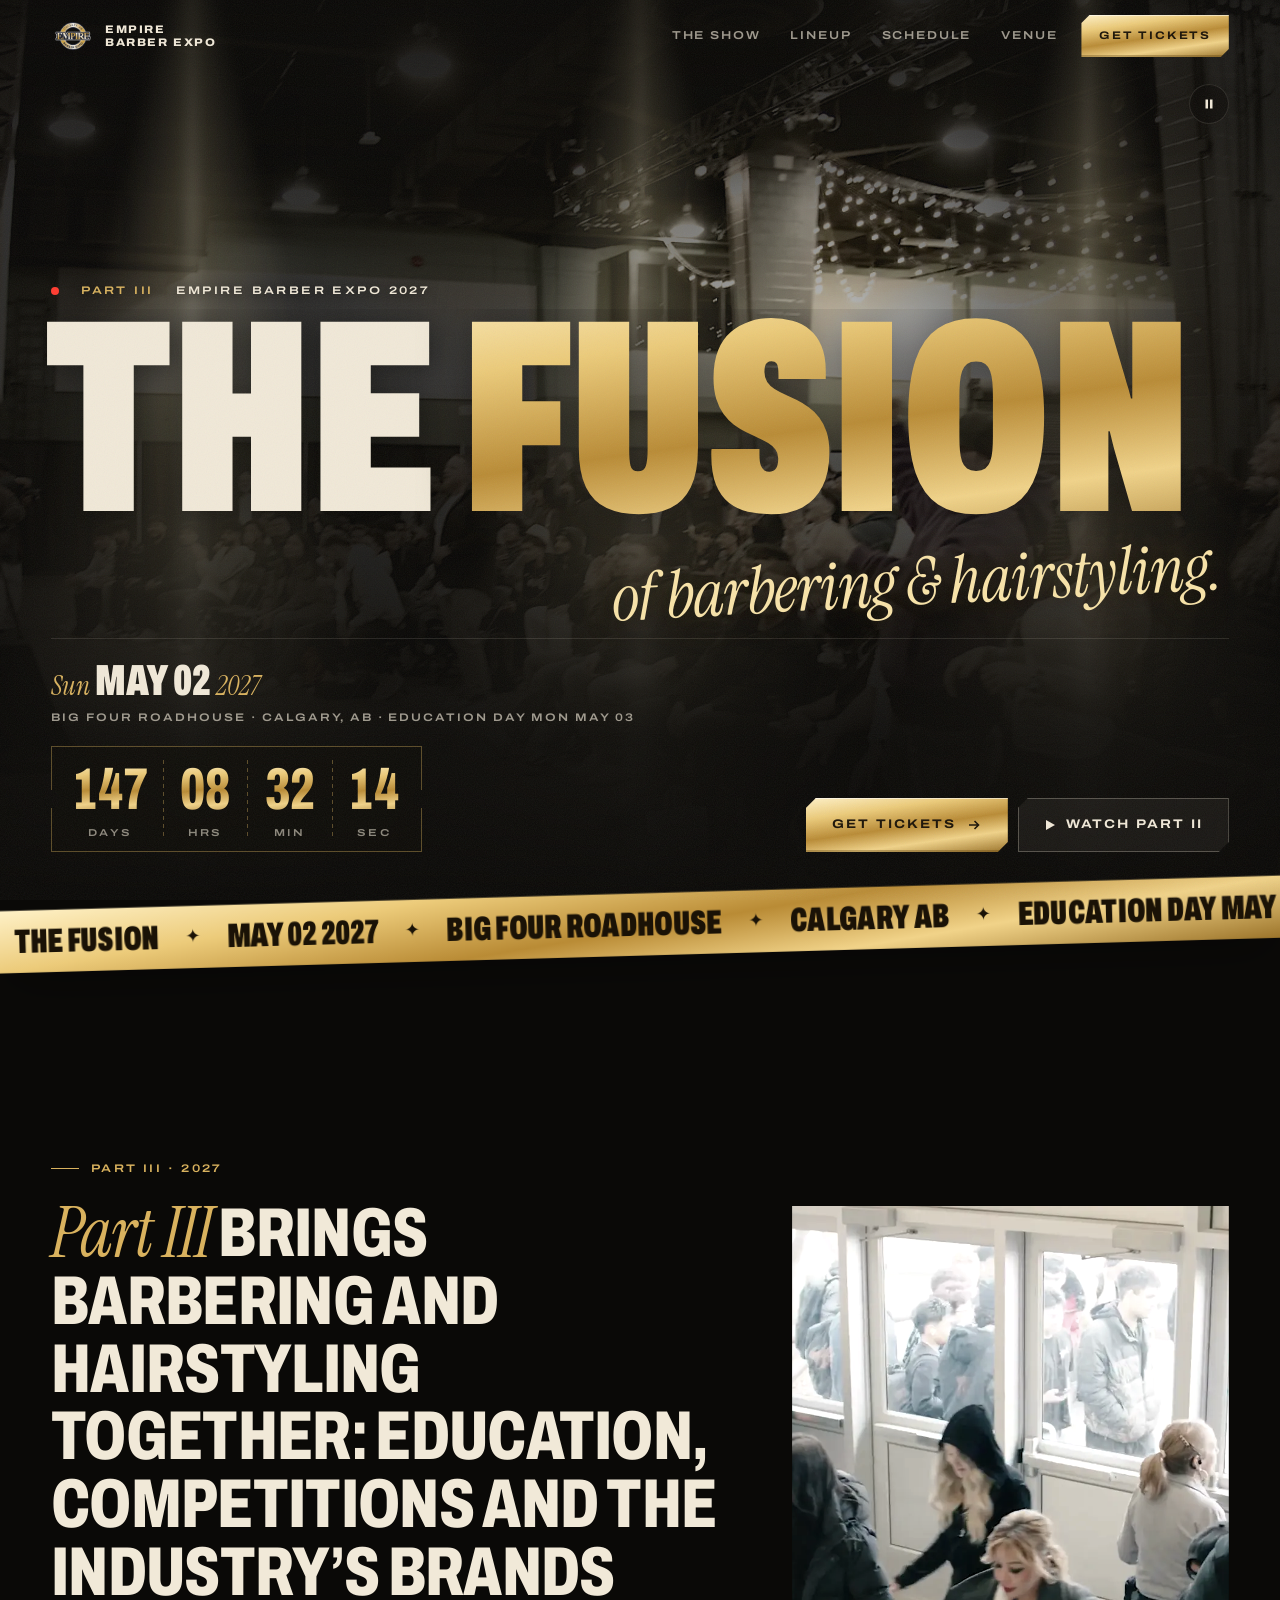
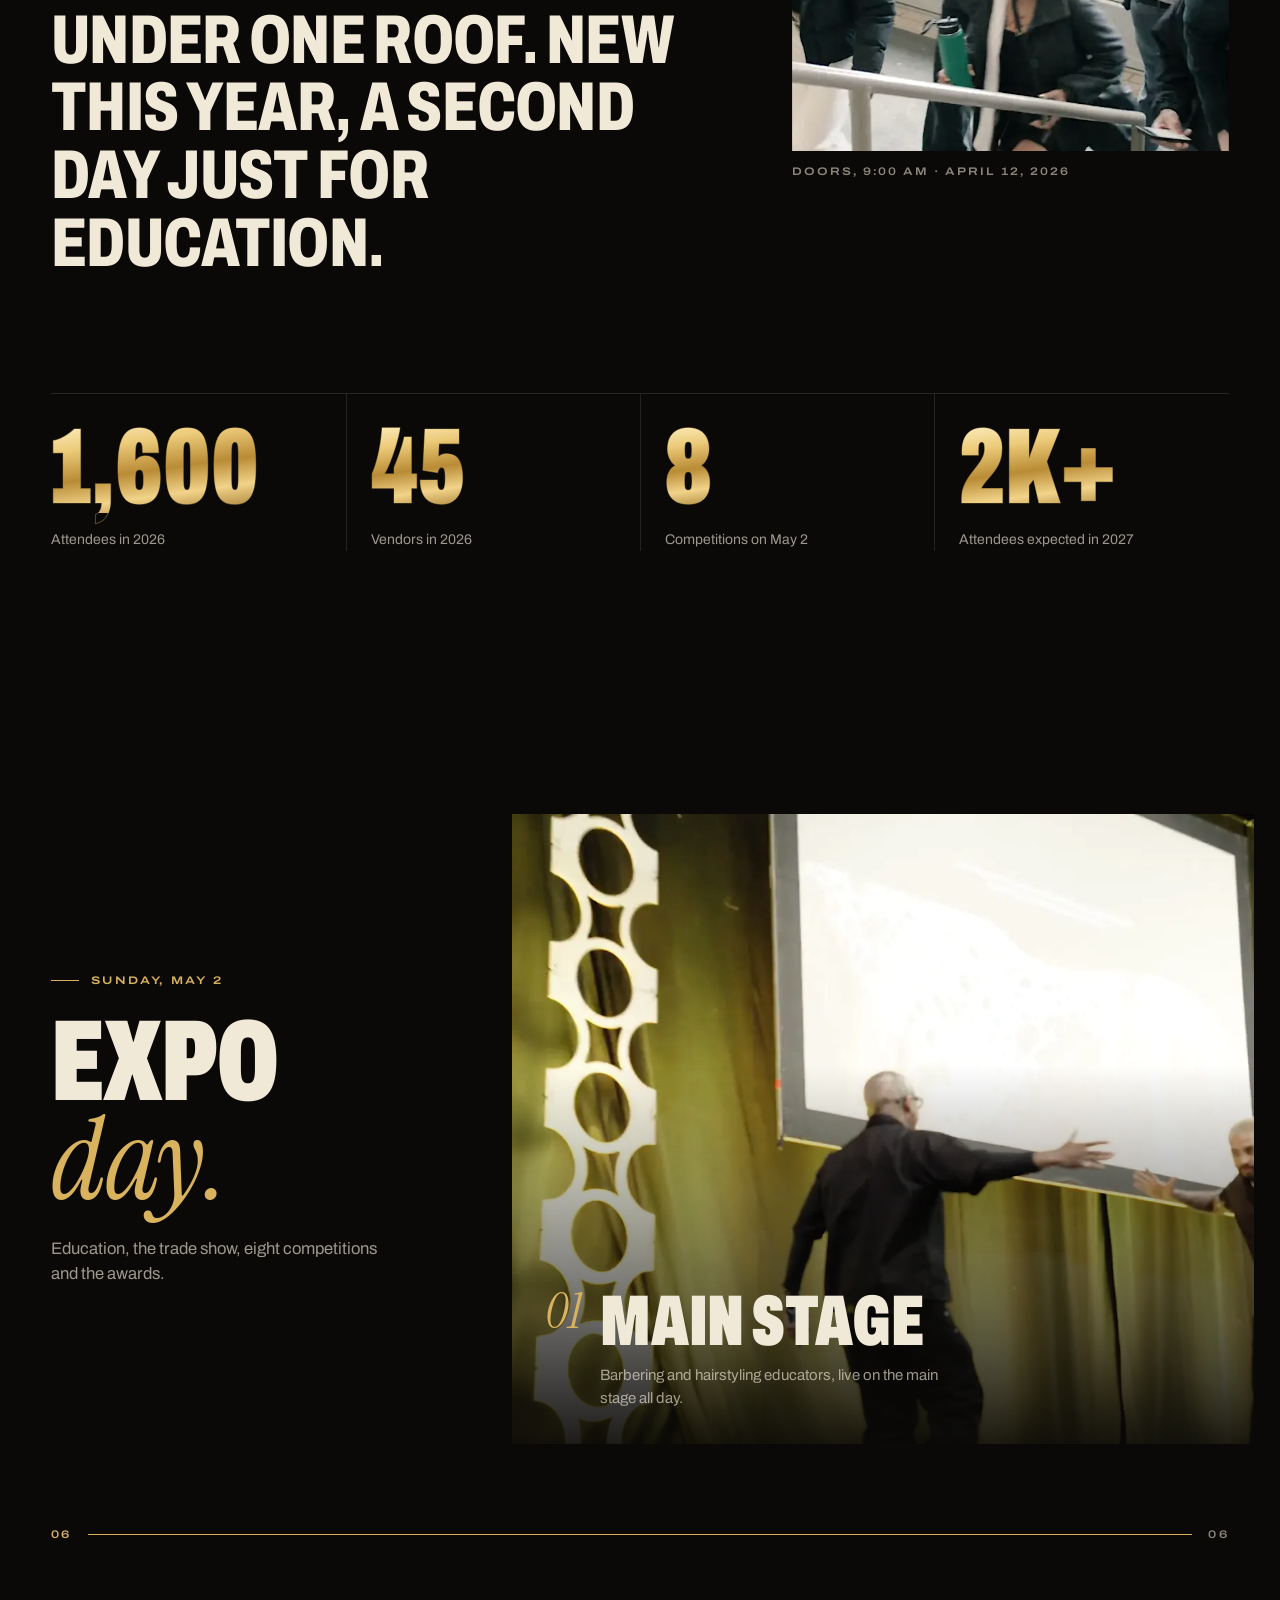
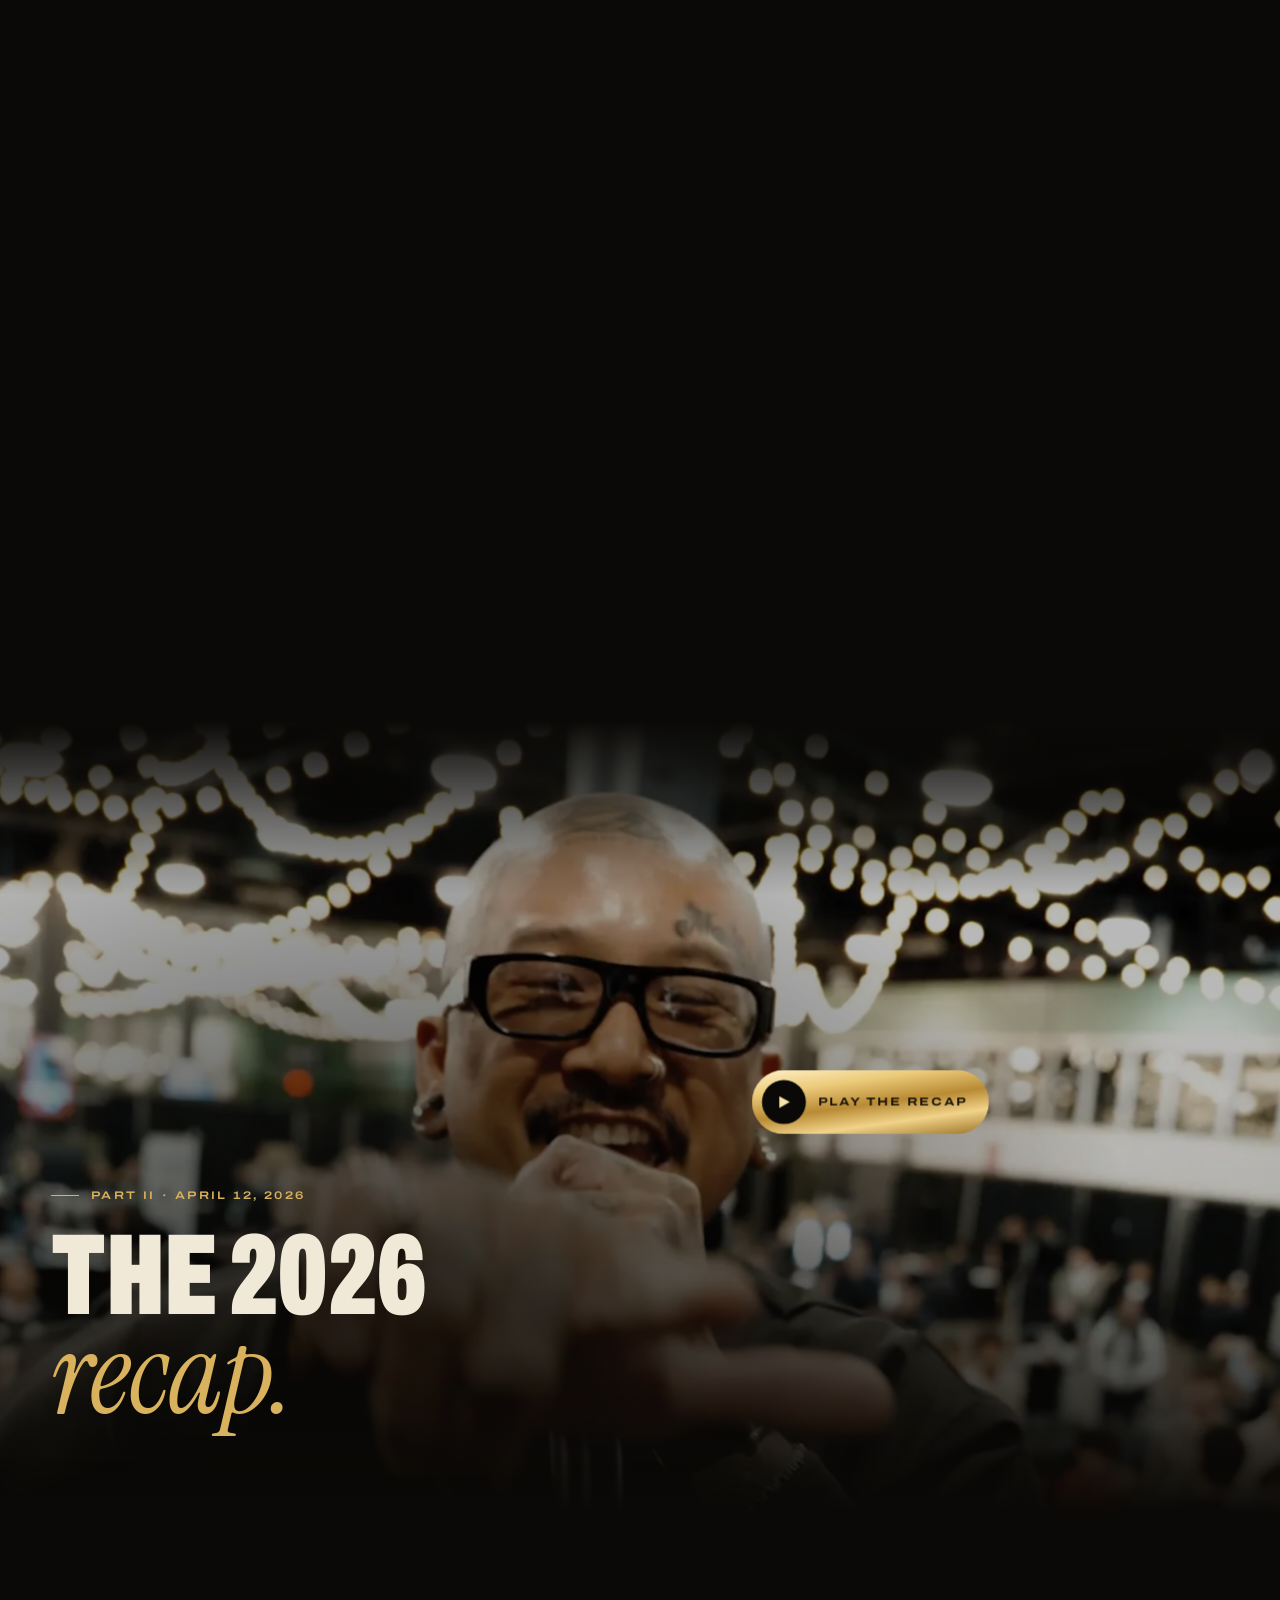
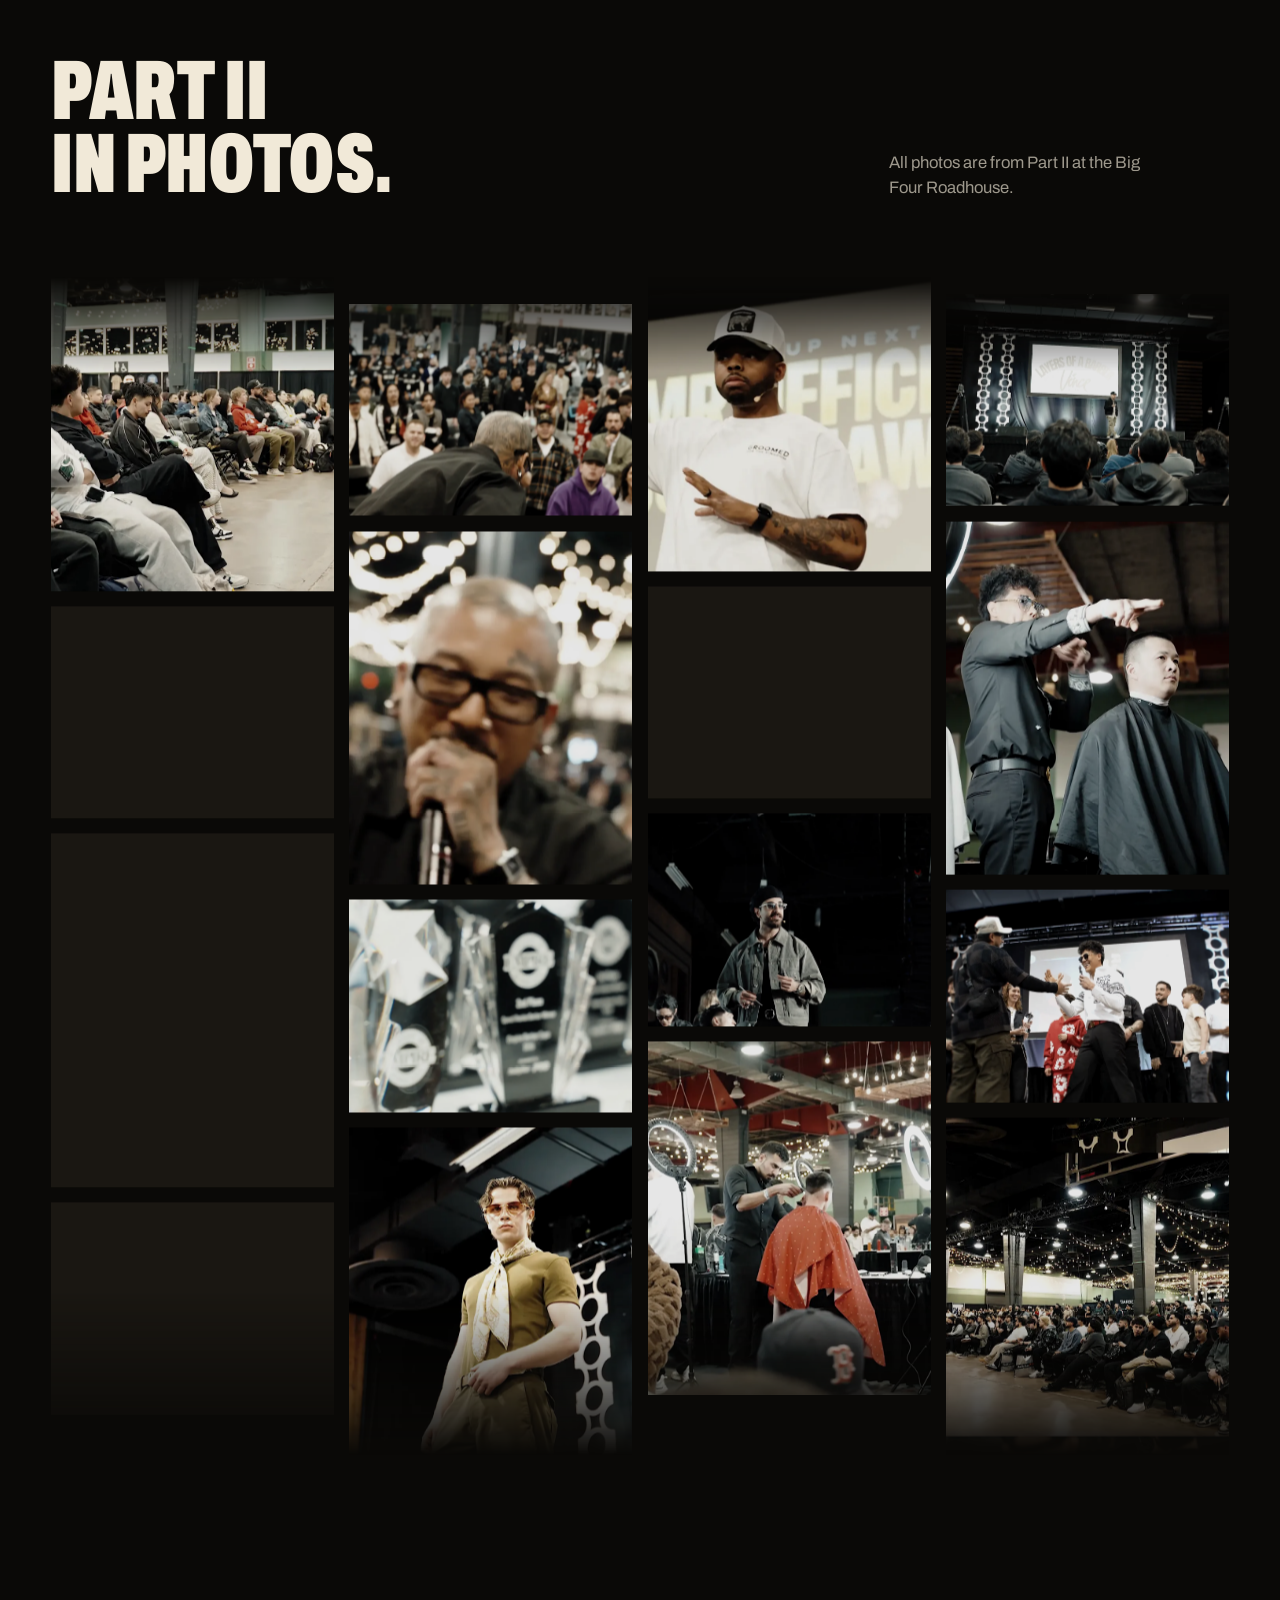
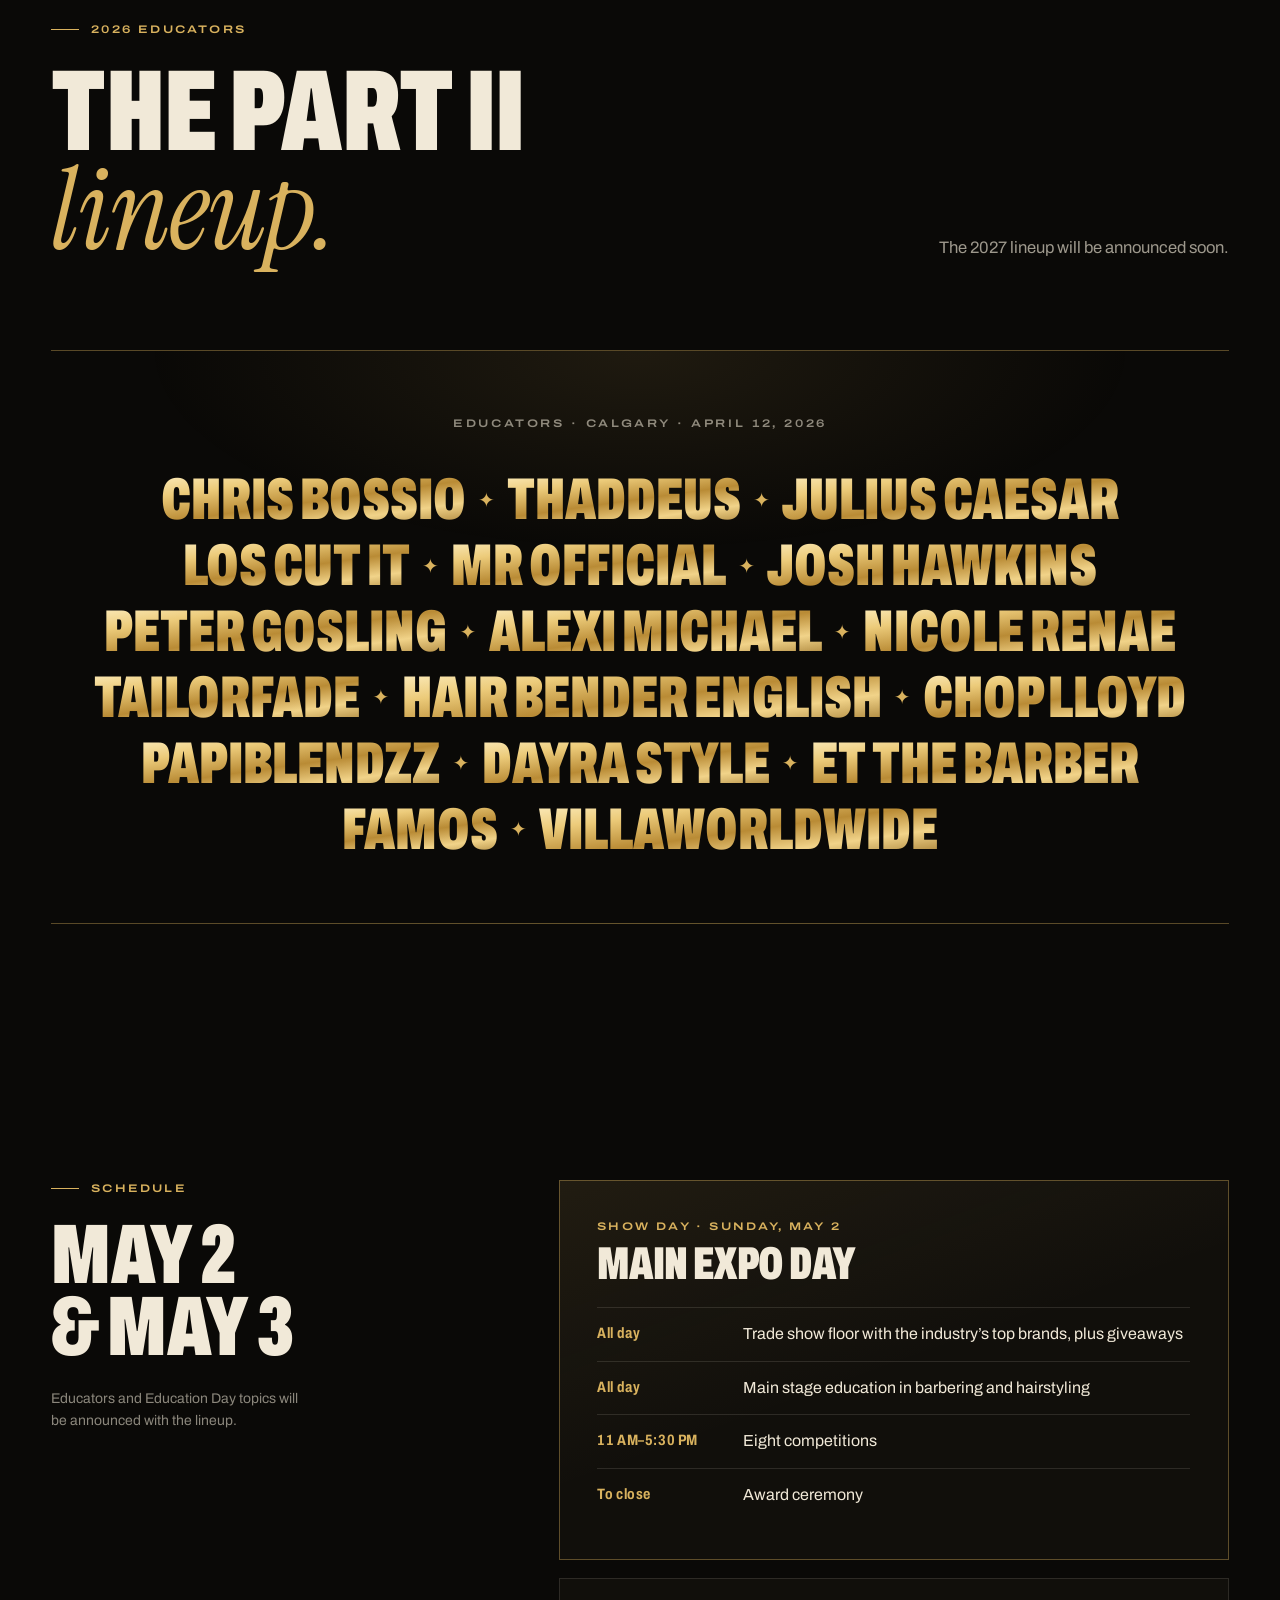
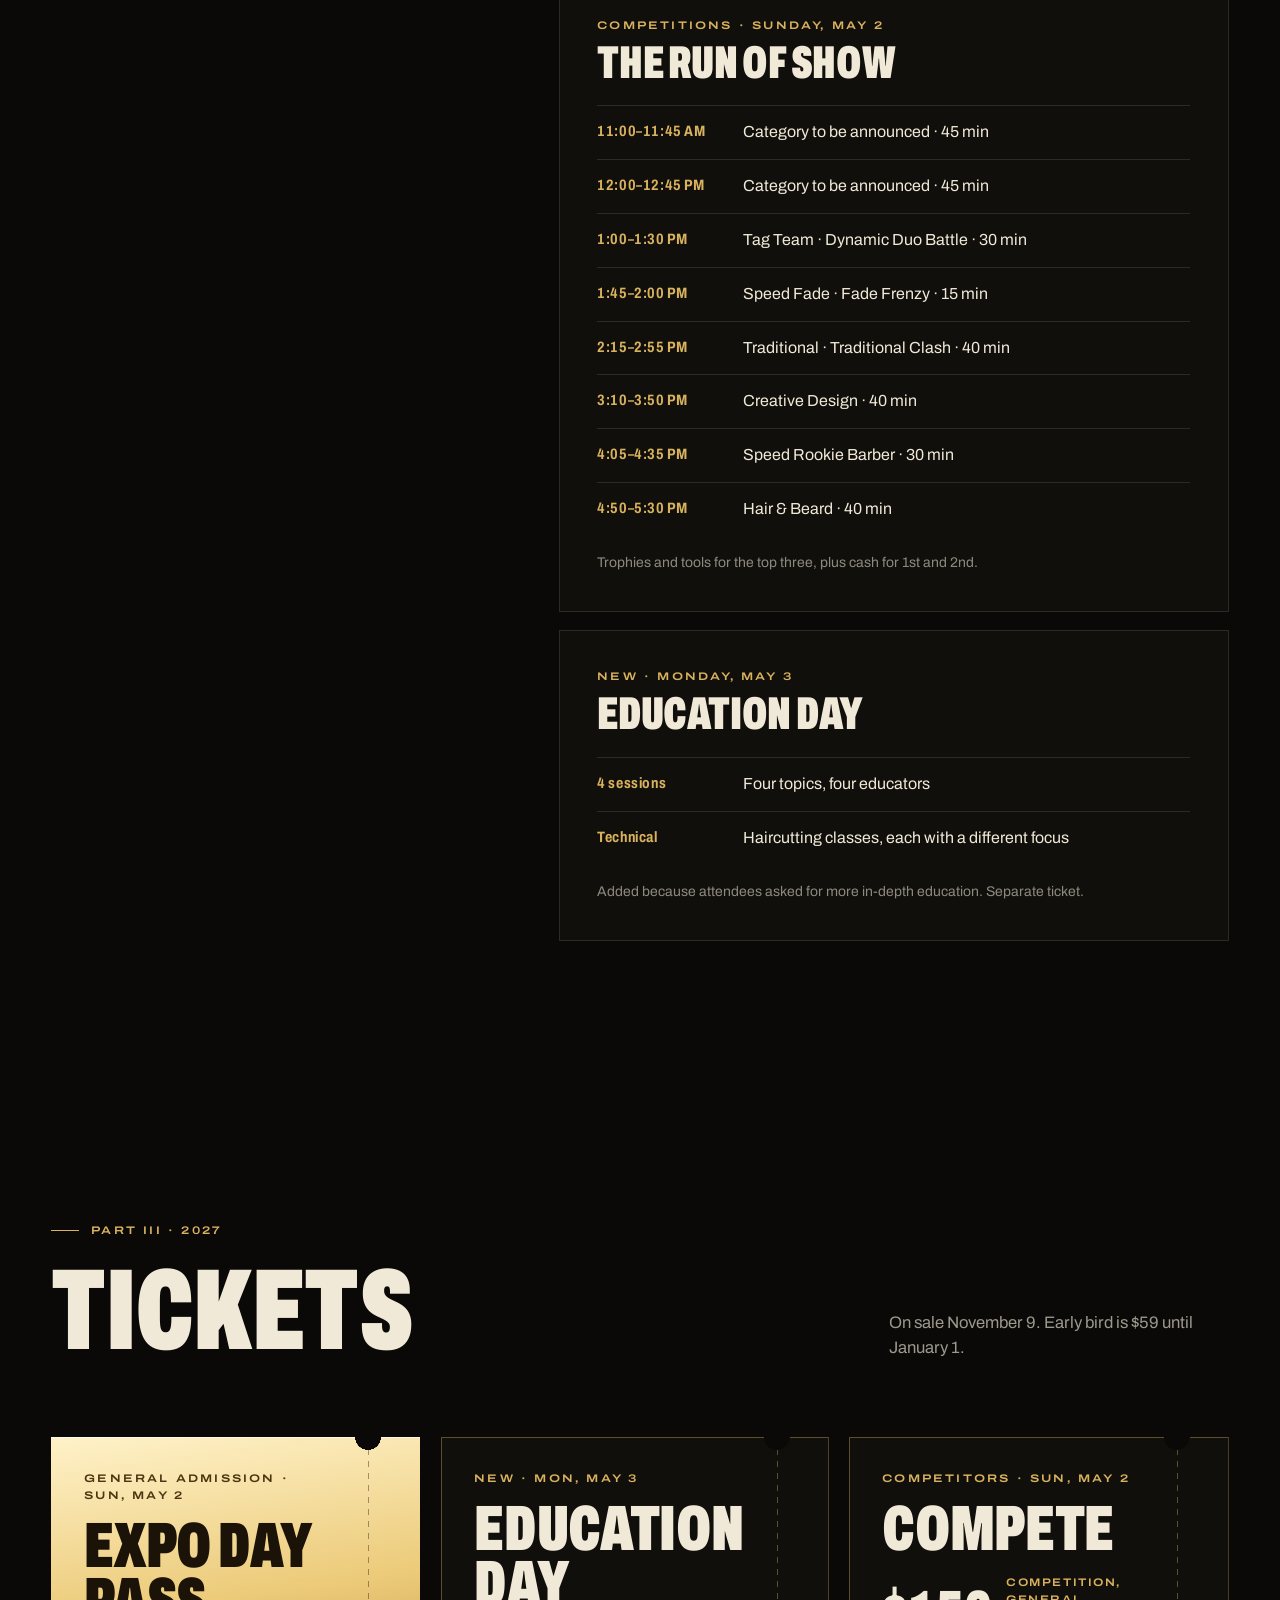
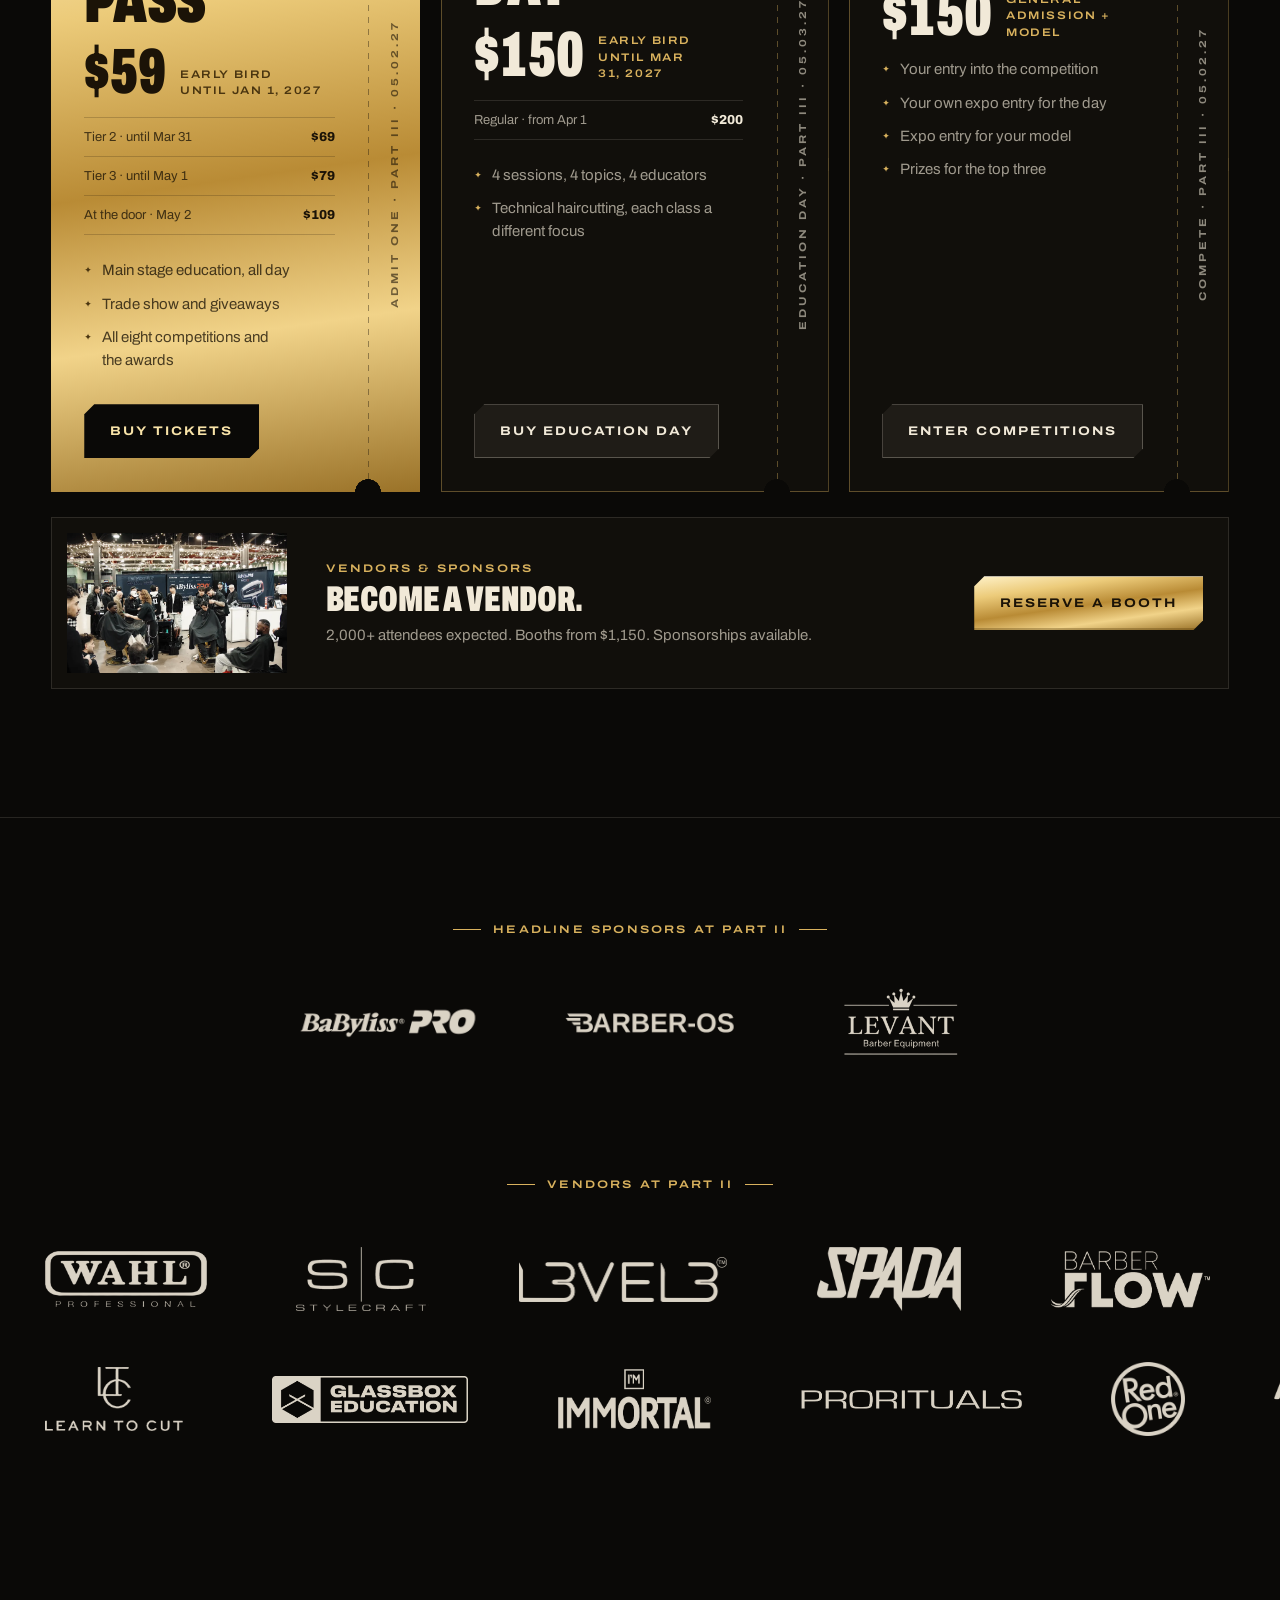
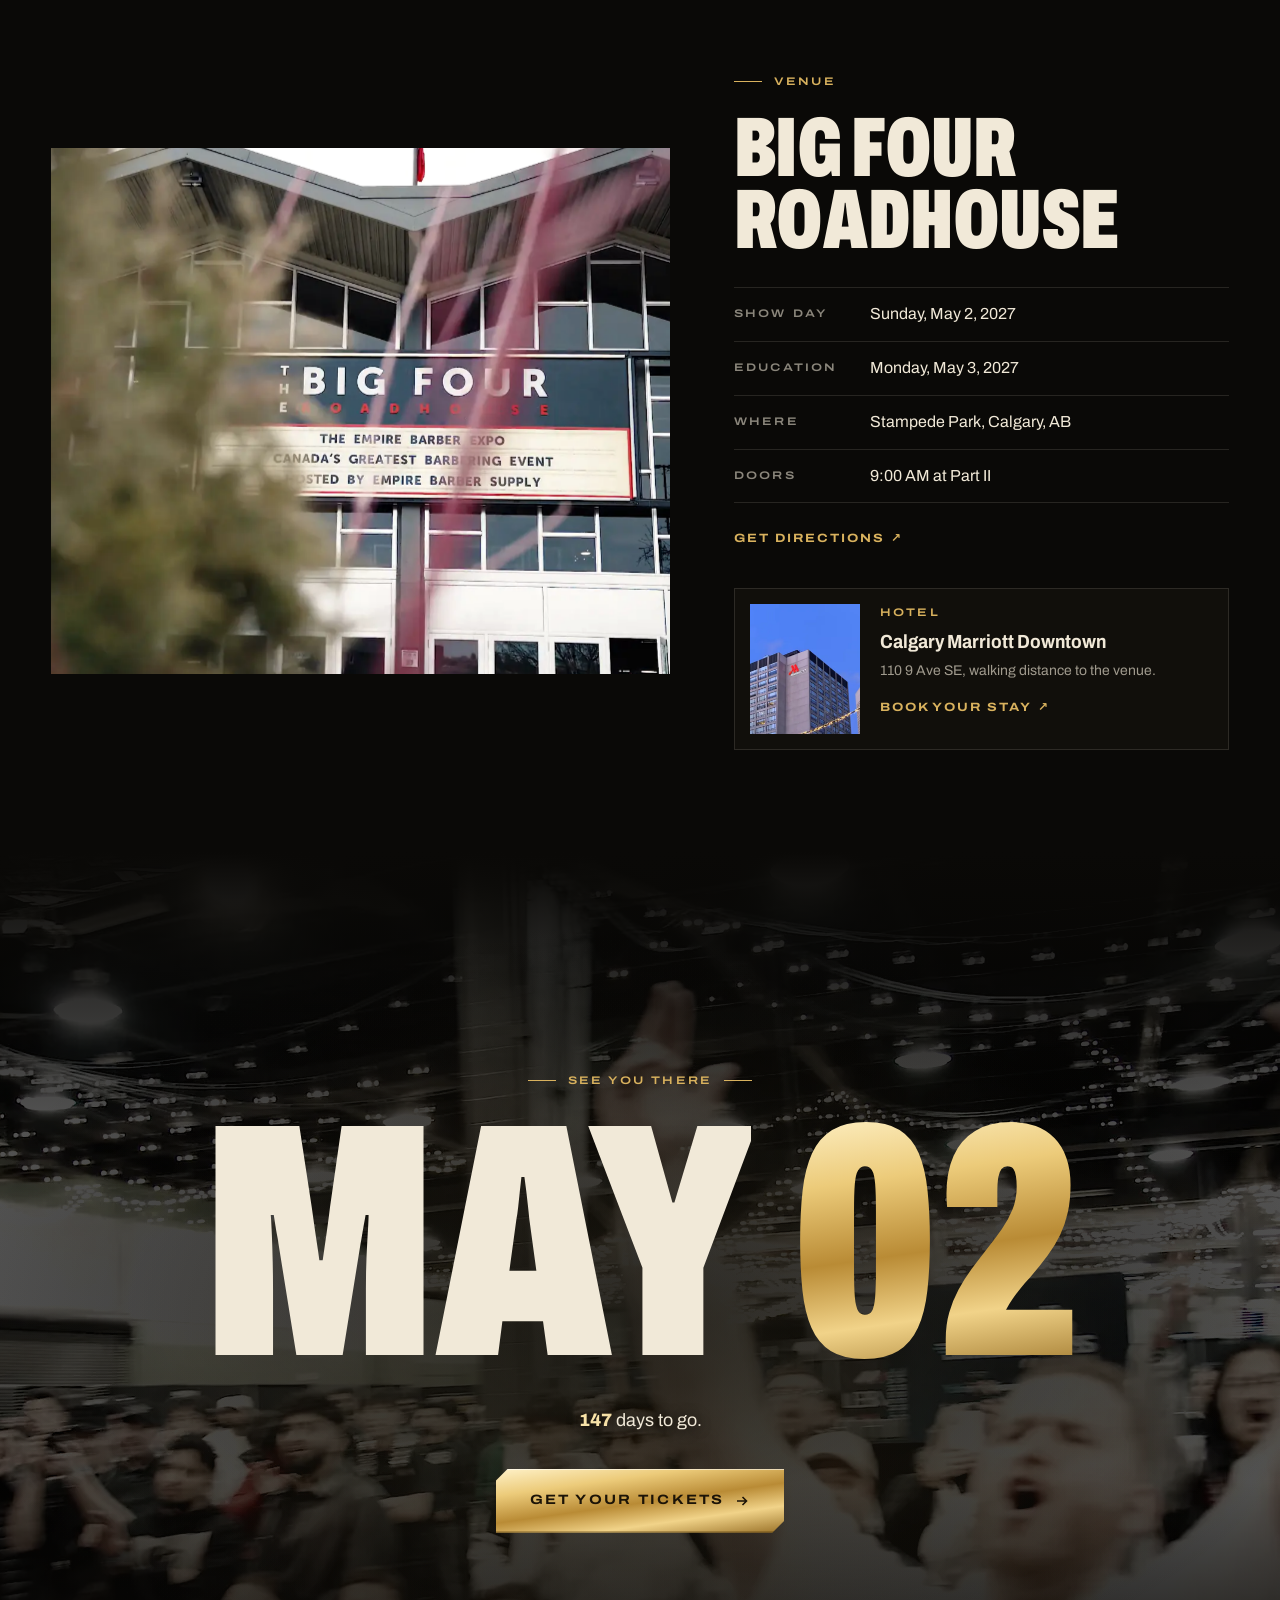
==== expo-2027-preview-lyqui6/index.html @ 85d680f8 "Expo page: update to the 2027 Fusion deck - The Fusion theme, Education Day (Mon, May 3), 2027 ticke" ====
<!doctype html>
<html lang="en">
<head>
  <meta charset="utf-8">
  <meta name="viewport" content="width=device-width, initial-scale=1, viewport-fit=cover">
  <title>Empire Barber Expo 2027 · The Fusion · May 2–3, Calgary</title>
  <meta name="description" content="Part III of Canada's largest barbering event: The Fusion of Barbering &amp; Hairstyling. Sunday, May 2, 2027 at the Big Four Roadhouse in Calgary, plus a new Education Day on Monday, May 3. Main stage education, the trade show floor, eight competitions and the awards.">
  <meta name="theme-color" content="#0a0907">
  <meta name="robots" content="noindex, nofollow">
  <meta property="og:type" content="website">
  <meta property="og:title" content="Empire Barber Expo 2027 · The Fusion">
  <meta property="og:description" content="Part III: The Fusion of Barbering &amp; Hairstyling. Sunday, May 2, 2027 at the Big Four Roadhouse, Calgary. Education Day Monday, May 3.">
  <meta property="og:image" content="../assets/img/crowd-hype.webp">
  <link rel="icon" href="../assets/logos/empire-badge.webp">

  <link rel="preconnect" href="https://fonts.googleapis.com">
  <link rel="preconnect" href="https://fonts.gstatic.com" crossorigin>
  <link href="https://fonts.googleapis.com/css2?family=Archivo:wdth,wght@62..125,100..900&family=Instrument+Serif:ital@0;1&display=swap" rel="stylesheet">
  <link rel="preload" as="image" href="../assets/img/hero-poster.webp">
  <link rel="stylesheet" href="../assets/css/main.css?v=16">
</head>
<body>
  <a class="skip" href="#main">Skip to content</a>
  <div class="grain" aria-hidden="true"></div>

  <!-- ============ NAV ============ -->
  <header class="nav" data-nav>
    <a class="nav-brand" href="#top" aria-label="Empire Barber Expo, back to top">
      <img src="../assets/logos/empire-badge.webp" alt="" width="44" height="44">
      <span>Empire<br>Barber Expo</span>
    </a>
    <nav class="nav-links" aria-label="Sections">
      <a href="#show">The Show</a>
      <a href="#lineup">Lineup</a>
      <a href="#setlist">Schedule</a>
      <a href="#venue">Venue</a>
    </nav>
    <a class="btn btn-gold btn-sm" href="#tickets" data-link="tickets">Get Tickets</a>
  </header>

  <main id="main">

    <!-- ============ HERO ============ -->
    <section class="hero" id="top">
      <div class="hero-media" aria-hidden="true">
        <video class="hero-video" src="../assets/video/hero-loop.mp4" poster="../assets/img/hero-poster.webp" autoplay muted loop playsinline></video>
        <div class="hero-grade"></div>
        <div class="spot" data-spot></div>
        <div class="beam b1"></div>
        <div class="beam b2"></div>
        <div class="beam b3"></div>
        <div class="hero-fade"></div>
      </div>

      <button class="motion-toggle" type="button" data-motion-toggle aria-pressed="false" aria-label="Pause background video and animations">
        <svg class="i-pause" width="12" height="12" viewBox="0 0 12 12" aria-hidden="true"><path d="M2.5 1.5h2.5v9H2.5zM7 1.5h2.5v9H7z" fill="currentColor"/></svg>
        <svg class="i-play" width="12" height="12" viewBox="0 0 12 12" aria-hidden="true"><path d="M2.5 1l8 5-8 5z" fill="currentColor"/></svg>
      </button>

      <div class="hero-inner">
        <p class="hero-meta">
          <span class="live-dot" aria-hidden="true"></span>
          <span>Part III</span>
          <span>Empire Barber Expo 2027</span>
        </p>

        <h1 class="hero-title" aria-label="The Fusion of barbering and hairstyling" translate="no">
          <span class="ln" style="--i:0"><span>The&nbsp;<em class="gold-text">Fusion</em></span></span>
          <span class="ln hero-kicker" style="--i:1"><span>of barbering &amp; hairstyling.</span></span>
        </h1>

        <div class="hero-bar">
          <div class="hero-when">
            <p class="hero-date"><time datetime="2027-05-02"><span>Sun</span> May 02 <span>2027</span></time></p>
            <p class="hero-where">Big Four Roadhouse · Calgary, AB · Education Day Mon May 03</p>
          </div>

          <div class="countdown" data-countdown role="timer" aria-label="Countdown to doors on May 2, 2027">
            <div class="cd-unit"><span class="cd-num" data-unit="d"></span><span class="cd-label">Days</span></div>
            <div class="cd-unit"><span class="cd-num" data-unit="h"></span><span class="cd-label">Hrs</span></div>
            <div class="cd-unit"><span class="cd-num" data-unit="m"></span><span class="cd-label">Min</span></div>
            <div class="cd-unit"><span class="cd-num" data-unit="s"></span><span class="cd-label">Sec</span></div>
          </div>

          <div class="hero-ctas">
            <a class="btn btn-gold" href="#tickets" data-link="tickets">Get Tickets
              <svg width="16" height="16" viewBox="0 0 16 16" aria-hidden="true"><path d="M3 8h9M8.5 4l4 4-4 4" fill="none" stroke="currentColor" stroke-width="1.6"/></svg>
            </a>
            <button class="btn btn-ghost" type="button" data-play>
              <svg width="12" height="12" viewBox="0 0 12 12" aria-hidden="true"><path d="M2 1l9 5-9 5z" fill="currentColor"/></svg>
              Watch Part II
            </button>
          </div>
        </div>
      </div>
    </section>

    <!-- ============ TICKER ============ -->
    <div class="ticker" aria-hidden="true">
      <div class="ticker-track">
        <span>The Fusion</span><i>✦</i><span>May 02 2027</span><i>✦</i><span>Big Four Roadhouse</span><i>✦</i><span>Calgary AB</span><i>✦</i><span>Education Day May 03</span><i>✦</i><span>Part III</span><i>✦</i>
        <span>The Fusion</span><i>✦</i><span>May 02 2027</span><i>✦</i><span>Big Four Roadhouse</span><i>✦</i><span>Calgary AB</span><i>✦</i><span>Education Day May 03</span><i>✦</i><span>Part III</span><i>✦</i>
      </div>
    </div>

    <!-- ============ STORY ============ -->
    <section class="story" id="story" aria-labelledby="story-title">
      <h2 class="sr-only" id="story-title">The story so far</h2>
      <p class="eyebrow">Part III · 2027</p>
      <div class="story-grid">
      <p class="story-text" data-words>
        <em>Part III</em> brings barbering and hairstyling together: education, competitions and the industry’s brands under one roof. New this year, a second day just for education.
      </p>
      <figure class="story-media" data-reveal="clip">
        <img src="../assets/img/doors.webp" alt="The crowd pouring through the doors of the Big Four Roadhouse at opening" loading="lazy" decoding="async" width="1600" height="900">
        <figcaption>Doors, 9:00 AM · <time datetime="2026-04-12">April 12, 2026</time></figcaption>
      </figure>
      </div>

      <div class="stats">
        <div class="stat" data-reveal>
          <p class="stat-num" data-fill="1,600">1,600</p>
          <p class="stat-copy">Attendees in 2026</p>
        </div>
        <div class="stat" data-reveal style="--d:80ms">
          <p class="stat-num" data-fill="45">45</p>
          <p class="stat-copy">Vendors in 2026</p>
        </div>
        <div class="stat" data-reveal style="--d:160ms">
          <p class="stat-num" data-fill="8">8</p>
          <p class="stat-copy">Competitions on May 2</p>
        </div>
        <div class="stat" data-reveal style="--d:240ms">
          <p class="stat-num" data-fill="2K+">2K+</p>
          <p class="stat-copy">Attendees expected in 2027</p>
        </div>
      </div>
    </section>

    <!-- ============ THE SHOW (horizontal) ============ -->
    <section class="acts" id="show" data-acts>
      <div class="acts-sticky">
        <div class="acts-track" data-track>

          <div class="acts-intro">
            <p class="eyebrow">Sunday, May 2</p>
            <h2 class="display h-xl">Expo <em class="serif-gold">day.</em></h2>
            <p class="lede">Education, the trade show, eight competitions and the awards.</p>
          </div>

          <article class="act">
            <div class="act-media"><video aria-hidden="true" data-inview muted loop playsinline preload="none" poster="../assets/img/stage-gold.webp" data-src="../assets/video/clip-stage.mp4"></video></div>
            <div class="act-copy">
              <span class="act-no">01</span>
              <h3 class="display">Main Stage</h3>
              <p>Barbering and hairstyling educators, live on the main stage all day.</p>
            </div>
          </article>

          <article class="act">
            <div class="act-media"><video aria-hidden="true" data-inview muted loop playsinline preload="none" poster="../assets/img/crowd-hype.webp" data-src="../assets/video/clip-hype.mp4"></video></div>
            <div class="act-copy">
              <span class="act-no">02</span>
              <h3 class="display">The Crowd</h3>
              <p>Barbers, stylists, shop owners and students in one room.</p>
            </div>
          </article>

          <article class="act">
            <div class="act-media"><video aria-hidden="true" data-inview muted loop playsinline preload="none" poster="../assets/img/vendor-floor.webp" data-src="../assets/video/clip-vendors.mp4"></video></div>
            <div class="act-copy">
              <span class="act-no">03</span>
              <h3 class="display">Trade Show</h3>
              <p>The industry’s top brands, new tools and product, and giveaways.</p>
            </div>
          </article>

          <article class="act">
            <div class="act-media"><video aria-hidden="true" data-inview muted loop playsinline preload="none" poster="../assets/img/comp-cut.webp" data-src="../assets/video/clip-cuts.mp4"></video></div>
            <div class="act-copy">
              <span class="act-no">04</span>
              <h3 class="display">Competitions</h3>
              <p>Eight live competitions, from Speed Fade to Hair &amp; Beard.</p>
            </div>
          </article>

          <article class="act">
            <div class="act-media"><video aria-hidden="true" data-inview muted loop playsinline preload="none" poster="../assets/img/runway-1.webp" data-src="../assets/video/clip-runway.mp4"></video></div>
            <div class="act-copy">
              <span class="act-no">05</span>
              <h3 class="display">The Runway</h3>
              <p>Finished competition cuts shown on stage.</p>
            </div>
          </article>

          <article class="act">
            <div class="act-media"><video aria-hidden="true" data-inview muted loop playsinline preload="none" poster="../assets/img/awards.webp" data-src="../assets/video/clip-awards.mp4"></video></div>
            <div class="act-copy">
              <span class="act-no">06</span>
              <h3 class="display">Awards</h3>
              <p>The award ceremony closes the day.</p>
            </div>
          </article>

        </div>

        <div class="acts-progress" aria-hidden="true">
          <span data-acts-count>01</span>
          <div class="acts-bar"><i data-acts-bar></i></div>
          <span>06</span>
        </div>
      </div>
    </section>

    <!-- ============ RECAP ============ -->
    <section class="recap" data-recap aria-label="Part II recap video">
      <div class="recap-media">
        <img src="../assets/img/mc-point.webp" alt="An MC points at the crowd under string lights at the 2026 Empire Barber Expo" loading="lazy" decoding="async" width="1600" height="900">
      </div>
      <div class="recap-copy">
        <p class="eyebrow">Part II · April 12, 2026</p>
        <h2 class="display h-xl">The 2026<br><em class="serif-gold">recap.</em></h2>
      </div>
      <button class="recap-play" type="button" data-play data-recap-chip>
        <span class="recap-play-icon"><svg width="14" height="14" viewBox="0 0 12 12" aria-hidden="true"><path d="M2 1l9 5-9 5z" fill="currentColor"/></svg></span>
        <span>Play the Recap</span>
      </button>
    </section>

    <!-- ============ WALL ============ -->
    <section class="wall" data-wall aria-labelledby="wall-title">
      <div class="wall-head">
        <h2 class="display h-lg" id="wall-title">Part II<br>in photos.</h2>
        <p class="lede">All photos are from Part II at the Big Four Roadhouse.</p>
      </div>
      <div class="wall-grid">
        <div class="wall-col" data-speed="-0.12">
          <figure class="tile t-tall"><img src="../assets/img/crowd-seats.webp" alt="Rows of attendees watching the main stage" loading="lazy" decoding="async" width="1600" height="900"></figure>
          <figure class="tile"><img src="../assets/img/stage-famos.webp" alt="Famos and Villaworldwide on the main stage between gold curtains" loading="lazy" decoding="async" width="1600" height="900"></figure>
          <figure class="tile t-tall"><img src="../assets/img/design-cut.webp" alt="A competitor with a green hair design during the competition" loading="lazy" decoding="async" width="1600" height="900"></figure>
          <figure class="tile"><img src="../assets/img/crowd-seminar.webp" alt="A packed seated crowd watching a seminar" loading="lazy" decoding="async" width="1600" height="900"></figure>
        </div>
        <div class="wall-col" data-speed="0.08">
          <figure class="tile"><img src="../assets/img/crowd-dense.webp" alt="A dense crowd around the stage" loading="lazy" decoding="async" width="1600" height="900"></figure>
          <figure class="tile t-tall"><video aria-hidden="true" data-inview muted loop playsinline preload="none" poster="../assets/img/mc-mic.webp" data-src="../assets/video/clip-mc.mp4"></video></figure>
          <figure class="tile"><img src="../assets/img/trophies.webp" alt="Crystal trophies lined up for the award ceremony" loading="lazy" decoding="async" width="1600" height="900"></figure>
          <figure class="tile t-tall"><img src="../assets/img/runway-2.webp" alt="A model walking the runway on stage" loading="lazy" decoding="async" width="1600" height="900"></figure>
        </div>
        <div class="wall-col" data-speed="-0.18">
          <figure class="tile t-tall"><img src="../assets/img/stage-wave.webp" alt="Mr Official waving to the crowd from the main stage" loading="lazy" decoding="async" width="1600" height="900"></figure>
          <figure class="tile"><img src="../assets/img/vendor-booth.webp" alt="Barbers testing software at a vendor booth" loading="lazy" decoding="async" width="1600" height="900"></figure>
          <figure class="tile"><img src="../assets/img/stage-wide.webp" alt="An educator on the main stage in front of a seated crowd" loading="lazy" decoding="async" width="1600" height="900"></figure>
          <figure class="tile t-tall"><img src="../assets/img/comp-hall.webp" alt="The competition floor with ring lights and chairs" loading="lazy" decoding="async" width="1600" height="900"></figure>
        </div>
        <div class="wall-col" data-speed="0.05">
          <figure class="tile"><img src="../assets/img/seminar.webp" alt="An audience watching an educator from the back of the room" loading="lazy" decoding="async" width="1600" height="900"></figure>
          <figure class="tile t-tall"><img src="../assets/img/comp-cut.webp" alt="Competitors cutting under ring lights" loading="lazy" decoding="async" width="1600" height="900"></figure>
          <figure class="tile"><img src="../assets/img/stage-group.webp" alt="Educators and winners together on stage" loading="lazy" decoding="async" width="1600" height="900"></figure>
          <figure class="tile t-tall"><img src="../assets/img/crowd-hall.webp" alt="Wide shot of the full hall under string lights" loading="lazy" decoding="async" width="1600" height="900"></figure>
        </div>
      </div>
    </section>

    <!-- ============ LINEUP ============ -->
    <section class="lineup" id="lineup">
      <div class="lineup-head">
        <p class="eyebrow">2026 educators</p>
        <h2 class="display h-xl">The Part II<br><em class="serif-gold">lineup.</em></h2>
        <p class="lede">The 2027 lineup will be announced soon.</p>
      </div>

      <div class="poster" data-poster>
        <p class="poster-cap">Educators · Calgary · <time datetime="2026-04-12">April 12, 2026</time></p>
        <!-- Equal billing: one size, one colour. Stars that land at a line break are hidden by JS. -->
        <ul class="poster-names" translate="no" data-poster-names>
          <li><a data-person="chris-bossio" href="https://www.instagram.com/bossiocuts/" target="_blank" rel="noopener">Chris Bossio</a></li>
          <li><i aria-hidden="true">✦</i><a data-person="thaddeus" href="https://www.instagram.com/thaddeus.10/" target="_blank" rel="noopener">Thaddeus</a></li>
          <li><i aria-hidden="true">✦</i><a data-person="julius-caesar" href="https://www.instagram.com/juliuscaesar/" target="_blank" rel="noopener">Julius Caesar</a></li>
          <li><i aria-hidden="true">✦</i><a data-person="los-cut-it" href="https://www.instagram.com/los_cut_it/" target="_blank" rel="noopener">Los Cut It</a></li>
          <li><i aria-hidden="true">✦</i><a data-person="mr-official" href="https://www.instagram.com/mrofficial/" target="_blank" rel="noopener">Mr Official</a></li>
          <li><i aria-hidden="true">✦</i><a data-person="josh-hawkins" href="https://www.instagram.com/thehawkvision_/" target="_blank" rel="noopener">Josh Hawkins</a></li>
          <li><i aria-hidden="true">✦</i><a data-person="peter-gosling" href="https://www.instagram.com/petergosling_/" target="_blank" rel="noopener">Peter Gosling</a></li>
          <li><i aria-hidden="true">✦</i><a data-person="alexi-michael" href="https://www.instagram.com/aleximichael/" target="_blank" rel="noopener">Alexi Michael</a></li>
          <li><i aria-hidden="true">✦</i><a data-person="nicole-renae" href="https://www.instagram.com/_nicolerenae/" target="_blank" rel="noopener">Nicole Renae</a></li>
          <li><i aria-hidden="true">✦</i><a data-person="tailorfade" href="https://www.instagram.com/tailorfade/" target="_blank" rel="noopener">Tailorfade</a></li>
          <li><i aria-hidden="true">✦</i><a data-person="hair-bender" href="https://www.instagram.com/hair_bender_english/" target="_blank" rel="noopener">Hair Bender English</a></li>
          <li><i aria-hidden="true">✦</i><a data-person="chop-lloyd" href="https://www.instagram.com/choplloyd/" target="_blank" rel="noopener">Chop Lloyd</a></li>
          <li><i aria-hidden="true">✦</i><a data-person="papiblendzz" href="https://www.instagram.com/papiblendzz/" target="_blank" rel="noopener">Papiblendzz</a></li>
          <li><i aria-hidden="true">✦</i><a data-person="dayra-style" href="https://www.instagram.com/dayra_style/" target="_blank" rel="noopener">Dayra Style</a></li>
          <li><i aria-hidden="true">✦</i><a data-person="et-the-barber" href="https://www.instagram.com/et.thebarber/" target="_blank" rel="noopener">ET the Barber</a></li>
          <li><i aria-hidden="true">✦</i><a data-person="famos" href="https://www.instagram.com/famos/" target="_blank" rel="noopener">Famos</a></li>
          <li><i aria-hidden="true">✦</i><a data-person="villaworldwide" href="https://www.instagram.com/villaworldwide/" target="_blank" rel="noopener">Villaworldwide</a></li>
        </ul>
      </div>

      <!-- Touch devices get a swipeable strip instead of the hover portrait -->
      <div class="lineup-strip" aria-label="Part II educators">
        <figure><img src="../assets/people/chris-bossio.webp" alt="" loading="lazy" decoding="async" width="640" height="800"><figcaption>Chris Bossio</figcaption></figure>
        <figure><img src="../assets/people/thaddeus.webp" alt="" loading="lazy" decoding="async" width="640" height="800"><figcaption>Thaddeus</figcaption></figure>
        <figure><img src="../assets/people/julius-caesar.webp" alt="" loading="lazy" decoding="async" width="640" height="800"><figcaption>Julius Caesar</figcaption></figure>
        <figure><img src="../assets/people/los-cut-it.webp" alt="" loading="lazy" decoding="async" width="640" height="800"><figcaption>Los Cut It</figcaption></figure>
        <figure><img src="../assets/people/mr-official.webp" alt="" loading="lazy" decoding="async" width="640" height="800"><figcaption>Mr Official</figcaption></figure>
        <figure><img src="../assets/people/josh-hawkins.webp" alt="" loading="lazy" decoding="async" width="640" height="800"><figcaption>Josh Hawkins</figcaption></figure>
        <figure><img src="../assets/people/peter-gosling.webp" alt="" loading="lazy" decoding="async" width="640" height="800"><figcaption>Peter Gosling</figcaption></figure>
        <figure><img src="../assets/people/alexi-michael.webp" alt="" loading="lazy" decoding="async" width="640" height="800"><figcaption>Alexi Michael</figcaption></figure>
        <figure><img src="../assets/people/nicole-renae.webp" alt="" loading="lazy" decoding="async" width="640" height="800"><figcaption>Nicole Renae</figcaption></figure>
        <figure><img src="../assets/people/tailorfade.webp" alt="" loading="lazy" decoding="async" width="640" height="800"><figcaption>Tailorfade</figcaption></figure>
        <figure><img src="../assets/people/hair-bender.webp" alt="" loading="lazy" decoding="async" width="640" height="800"><figcaption>Hair Bender English</figcaption></figure>
        <figure><img src="../assets/people/chop-lloyd.webp" alt="" loading="lazy" decoding="async" width="640" height="800"><figcaption>Chop Lloyd</figcaption></figure>
        <figure><img src="../assets/people/papiblendzz.webp" alt="" loading="lazy" decoding="async" width="640" height="800"><figcaption>Papiblendzz</figcaption></figure>
        <figure><img src="../assets/people/dayra-style.webp" alt="" loading="lazy" decoding="async" width="640" height="800"><figcaption>Dayra Style</figcaption></figure>
        <figure><img src="../assets/people/et-the-barber.webp" alt="" loading="lazy" decoding="async" width="640" height="800"><figcaption>ET the Barber</figcaption></figure>
        <figure><img src="../assets/people/famos.webp" alt="" loading="lazy" decoding="async" width="640" height="800"><figcaption>Famos</figcaption></figure>
        <figure><img src="../assets/people/villaworldwide.webp" alt="" loading="lazy" decoding="async" width="640" height="800"><figcaption>Villaworldwide</figcaption></figure>
      </div>
    </section>

    <!-- ============ SETLIST ============ -->
    <section class="setlist" id="setlist">
      <div class="setlist-head">
        <p class="eyebrow">Schedule</p>
        <h2 class="display h-lg">May 2<br>&amp; May 3</h2>
        <p class="note">Educators and Education Day topics will be announced with the lineup.</p>
      </div>

      <div class="sets">
        <div class="set set-main" data-reveal>
          <p class="label">Show day · Sunday, May 2</p>
          <h3 class="display">Main Expo Day</h3>
          <ol>
            <li><span class="when">All day</span><span>Trade show floor with the industry’s top brands, plus giveaways</span></li>
            <li><span class="when">All day</span><span>Main stage education in barbering and hairstyling</span></li>
            <li><time datetime="11:00/17:30">11 AM–5:30 PM</time><span>Eight competitions</span></li>
            <li><span class="when">To close</span><span>Award ceremony</span></li>
          </ol>
        </div>

        <div class="set" data-reveal style="--d:100ms">
          <p class="label">Competitions · Sunday, May 2</p>
          <h3 class="display">The Run of Show</h3>
          <ol>
            <li><time datetime="11:00/11:45">11:00–11:45 AM</time><span>Category to be announced · 45 min</span></li>
            <li><time datetime="12:00/12:45">12:00–12:45 PM</time><span>Category to be announced · 45 min</span></li>
            <li><time datetime="13:00/13:30">1:00–1:30 PM</time><span>Tag Team · Dynamic Duo Battle · 30 min</span></li>
            <li><time datetime="13:45/14:00">1:45–2:00 PM</time><span>Speed Fade · Fade Frenzy · 15 min</span></li>
            <li><time datetime="14:15/14:55">2:15–2:55 PM</time><span>Traditional · Traditional Clash · 40 min</span></li>
            <li><time datetime="15:10/15:50">3:10–3:50 PM</time><span>Creative Design · 40 min</span></li>
            <li><time datetime="16:05/16:35">4:05–4:35 PM</time><span>Speed Rookie Barber · 30 min</span></li>
            <li><time datetime="16:50/17:30">4:50–5:30 PM</time><span>Hair &amp; Beard · 40 min</span></li>
          </ol>
          <p class="note">Trophies and tools for the top three, plus cash for 1st and 2nd.</p>
        </div>

        <div class="set" data-reveal style="--d:200ms">
          <p class="label">New · Monday, May 3</p>
          <h3 class="display">Education Day</h3>
          <ol>
            <li><span class="when">4 sessions</span><span>Four topics, four educators</span></li>
            <li><span class="when">Technical</span><span>Haircutting classes, each with a different focus</span></li>
          </ol>
          <p class="note">Added because attendees asked for more in-depth education. Separate ticket.</p>
        </div>
      </div>
    </section>

    <!-- ============ TICKETS ============ -->
    <section class="tickets" id="tickets">
      <div class="tickets-head">
        <p class="eyebrow">Part III · 2027</p>
        <h2 class="display h-xl">Tickets</h2>
        <p class="lede">On sale November 9. Early bird is $59 until January 1.</p>
      </div>

      <div class="ticket-row">
        <article class="ticket t-gold" data-tilt>
          <div class="t-main">
            <p class="label">General admission · Sun, May 2</p>
            <h3 class="display">Expo Day<br>Pass</h3>
            <p class="t-price"><strong>$59</strong><span>Early bird<br>until Jan 1, 2027</span></p>
            <ul class="t-tiers">
              <li><span>Tier 2 · until Mar 31</span><b>$69</b></li>
              <li><span>Tier 3 · until May 1</span><b>$79</b></li>
              <li><span>At the door · May 2</span><b>$109</b></li>
            </ul>
            <ul>
              <li>Main stage education, all day</li>
              <li>Trade show and giveaways</li>
              <li>All eight competitions and the awards</li>
            </ul>
            <a class="btn btn-ink" href="#tickets" data-link="tickets">Buy Tickets</a>
          </div>
          <div class="t-stub" aria-hidden="true"><span>Admit one · Part III · 05.02.27</span></div>
          <div class="t-sheen" aria-hidden="true"></div>
        </article>

        <article class="ticket" data-tilt>
          <div class="t-main">
            <p class="label">New · Mon, May 3</p>
            <h3 class="display">Education<br>Day</h3>
            <p class="t-price"><strong>$150</strong><span>Early bird<br>until Mar 31, 2027</span></p>
            <ul class="t-tiers">
              <li><span>Regular · from Apr 1</span><b>$200</b></li>
            </ul>
            <ul>
              <li>4 sessions, 4 topics, 4 educators</li>
              <li>Technical haircutting, each class a different focus</li>
            </ul>
            <a class="btn btn-ghost" href="#tickets" data-link="education">Buy Education Day</a>
          </div>
          <div class="t-stub" aria-hidden="true"><span>Education Day · Part III · 05.03.27</span></div>
          <div class="t-sheen" aria-hidden="true"></div>
        </article>

        <article class="ticket" data-tilt>
          <div class="t-main">
            <p class="label">Competitors · Sun, May 2</p>
            <h3 class="display">Compete</h3>
            <p class="t-price"><strong>$150</strong><span>Competition, general<br>admission + model</span></p>
            <ul>
              <li>Your entry into the competition</li>
              <li>Your own expo entry for the day</li>
              <li>Expo entry for your model</li>
              <li>Prizes for the top three</li>
            </ul>
            <a class="btn btn-ghost" href="#tickets" data-link="compete">Enter Competitions</a>
          </div>
          <div class="t-stub" aria-hidden="true"><span>Compete · Part III · 05.02.27</span></div>
          <div class="t-sheen" aria-hidden="true"></div>
        </article>
      </div>

      <div class="vendor-cta" data-reveal>
        <img src="../assets/img/vendor-floor.webp" alt="" loading="lazy" decoding="async" width="1600" height="900">
        <div>
          <p class="label">Vendors &amp; sponsors</p>
          <h3 class="display">Become a vendor.</h3>
          <p>2,000+ attendees expected. Booths from $1,150. Sponsorships available.</p>
        </div>
        <a class="btn btn-gold" href="../vendors/">Reserve a Booth</a>
      </div>
    </section>

    <!-- ============ BRANDS ============ -->
    <section class="brands" aria-labelledby="brands-title">
      <h2 class="eyebrow center" id="brands-title">Headline sponsors at Part II</h2>
      <div class="sponsors">
        <img src="../assets/logos/babylisspro.png" alt="BaBylissPRO" loading="lazy" width="400" height="250">
        <img src="../assets/logos/barber-os.png" alt="Barber-OS" loading="lazy" width="400" height="250">
        <img class="logo-square" src="../assets/logos/levant.png" alt="Levant Barber Equipment" loading="lazy" width="600" height="600">
      </div>

      <h3 class="eyebrow center vendors-title">Vendors at Part II</h3>
      <ul class="sr-only">
        <li>Wahl</li><li>StyleCraft</li><li>L3VEL3</li><li>Spada</li><li>Barber Flow</li><li>Cocco</li><li>Tomb45</li><li>Caliber Pro</li><li>ELV8</li><li>Kasho</li>
        <li>Learn To Cut</li><li>Glassbox Education</li><li>Immortal</li><li>Prorituals</li><li>Redone</li><li>Agiva</li><li>Educated Beards</li><li>Hello Scissors Co.</li><li>Prairie Boys</li><li>Mr. Barber</li>
      </ul>
      <div class="marquee marquee-logos" aria-hidden="true" translate="no">
        <div class="marquee-track">
          <img src="../assets/logos/vendors/wahl.webp" alt="" width="518" height="180" style="--s:0.88"><img src="../assets/logos/vendors/stylecraft.webp" alt="" width="374" height="180"><img src="../assets/logos/vendors/l3vel3.webp" alt="" width="837" height="180" style="--s:0.70"><img src="../assets/logos/vendors/spada.webp" alt="" width="406" height="180" style="--s:1.00"><img src="../assets/logos/vendors/barber-flow.webp" alt="" width="497" height="180" style="--s:0.90"><img src="../assets/logos/vendors/cocco.webp" alt="" width="940" height="180" style="--s:0.66"><img src="../assets/logos/vendors/tomb45.webp" alt="" width="495" height="180" style="--s:0.90"><img src="../assets/logos/vendors/caliber.webp" alt="" width="559" height="180" style="--s:0.85"><img src="../assets/logos/vendors/elv8.webp" alt="" width="330" height="180"><img src="../assets/logos/vendors/kasho.webp" alt="" width="121" height="180" style="--s:1.15">
          <img src="../assets/logos/vendors/wahl.webp" alt="" width="518" height="180" style="--s:0.88"><img src="../assets/logos/vendors/stylecraft.webp" alt="" width="374" height="180"><img src="../assets/logos/vendors/l3vel3.webp" alt="" width="837" height="180" style="--s:0.70"><img src="../assets/logos/vendors/spada.webp" alt="" width="406" height="180" style="--s:1.00"><img src="../assets/logos/vendors/barber-flow.webp" alt="" width="497" height="180" style="--s:0.90"><img src="../assets/logos/vendors/cocco.webp" alt="" width="940" height="180" style="--s:0.66"><img src="../assets/logos/vendors/tomb45.webp" alt="" width="495" height="180" style="--s:0.90"><img src="../assets/logos/vendors/caliber.webp" alt="" width="559" height="180" style="--s:0.85"><img src="../assets/logos/vendors/elv8.webp" alt="" width="330" height="180"><img src="../assets/logos/vendors/kasho.webp" alt="" width="121" height="180" style="--s:1.15">
        </div>
      </div>
      <div class="marquee marquee-logos reverse" aria-hidden="true" translate="no">
        <div class="marquee-track">
          <img src="../assets/logos/vendors/learn-to-cut.webp" alt="" width="388" height="180"><img src="../assets/logos/vendors/glassbox.webp" alt="" width="744" height="180" style="--s:0.74"><img src="../assets/logos/vendors/immortal.webp" alt="" width="465" height="180" style="--s:0.93"><img src="../assets/logos/vendors/prorituals.webp" alt="" width="437" height="38" style="--s:0.3"><img src="../assets/logos/vendors/redone.webp" alt="" width="180" height="180" style="--s:1.15"><img src="../assets/logos/vendors/agiva.webp" alt="" width="293" height="180"><img src="../assets/logos/vendors/educated-beards.webp" alt="" width="180" height="180" style="--s:1.35"><img src="../assets/logos/vendors/hello-scissors.webp" alt="" width="438" height="180" style="--s:0.96"><img src="../assets/logos/vendors/prairie-boys.webp" alt="" width="180" height="180" style="--s:1.15"><img src="../assets/logos/vendors/mr-barber.webp" alt="" width="180" height="180" style="--s:1.35">
          <img src="../assets/logos/vendors/learn-to-cut.webp" alt="" width="388" height="180"><img src="../assets/logos/vendors/glassbox.webp" alt="" width="744" height="180" style="--s:0.74"><img src="../assets/logos/vendors/immortal.webp" alt="" width="465" height="180" style="--s:0.93"><img src="../assets/logos/vendors/prorituals.webp" alt="" width="437" height="38" style="--s:0.3"><img src="../assets/logos/vendors/redone.webp" alt="" width="180" height="180" style="--s:1.15"><img src="../assets/logos/vendors/agiva.webp" alt="" width="293" height="180"><img src="../assets/logos/vendors/educated-beards.webp" alt="" width="180" height="180" style="--s:1.35"><img src="../assets/logos/vendors/hello-scissors.webp" alt="" width="438" height="180" style="--s:0.96"><img src="../assets/logos/vendors/prairie-boys.webp" alt="" width="180" height="180" style="--s:1.15"><img src="../assets/logos/vendors/mr-barber.webp" alt="" width="180" height="180" style="--s:1.35">
        </div>
      </div>
    </section>

    <!-- ============ VENUE ============ -->
    <section class="venue" id="venue">
      <figure class="venue-media" data-reveal="clip">
        <img src="../assets/img/venue.webp" alt="The Big Four Roadhouse marquee announcing the Empire Barber Expo" loading="lazy" decoding="async" width="1600" height="900">
      </figure>
      <div class="venue-copy">
        <p class="eyebrow">Venue</p>
        <h2 class="display h-lg">Big Four<br>Roadhouse</h2>
        <dl class="facts">
          <div><dt>Show day</dt><dd><time datetime="2027-05-02">Sunday, May 2, 2027</time></dd></div>
          <div><dt>Education</dt><dd><time datetime="2027-05-03">Monday, May 3, 2027</time></dd></div>
          <div><dt>Where</dt><dd>Stampede Park, Calgary, AB</dd></div>
          <div><dt>Doors</dt><dd>9:00 AM at Part II</dd></div>
        </dl>
        <a class="text-link" href="https://www.google.com/maps/search/?api=1&amp;query=Big+Four+Roadhouse+Calgary" data-link="map">Get directions <span>↗</span></a>

        <div class="hotel">
          <img src="../assets/img/hotel.webp" alt="Calgary Marriott Downtown Hotel" loading="lazy" decoding="async" width="900" height="506">
          <div>
            <p class="label">Hotel</p>
            <h3>Calgary Marriott Downtown</h3>
            <p>110 9 Ave SE, walking distance to the venue.</p>
            <a class="text-link" href="https://www.marriott.com/event-reservations/reservation-link.mi?id=1765828965307&amp;key=GRP&amp;app=resvlink" data-link="hotel">Book your stay <span>↗</span></a>
          </div>
        </div>
      </div>
    </section>

    <!-- ============ FINALE ============ -->
    <section class="finale">
      <div class="finale-media" aria-hidden="true">
        <img src="../assets/img/crowd-hype.webp" alt="" loading="lazy" decoding="async" width="1600" height="900">
      </div>
      <div class="finale-inner">
        <p class="eyebrow center">See you there</p>
        <h2 class="finale-title display" data-reveal>
          <span class="ln" style="--i:0"><span>May</span></span>
          <span class="ln" style="--i:1"><span class="gold-text">02</span></span>
        </h2>
        <p class="finale-count"><strong data-days-left>—</strong> days to go.</p>
        <a class="btn btn-gold btn-lg" href="#tickets" data-link="tickets">Get Your Tickets
          <svg width="16" height="16" viewBox="0 0 16 16" aria-hidden="true"><path d="M3 8h9M8.5 4l4 4-4 4" fill="none" stroke="currentColor" stroke-width="1.6"/></svg>
        </a>
      </div>
    </section>
  </main>

  <footer class="footer">
    <div class="footer-brand">
      <img src="../assets/logos/empire-badge.webp" alt="" width="64" height="64">
      <p>Empire Barber Expo<br><span>Hosted by Empire Barber Supply</span></p>
    </div>
    <nav class="footer-links" aria-label="Footer">
      <a href="#tickets" data-link="tickets">Tickets</a>
      <a href="../vendors/">Become a Vendor</a>
      <a href="tel:+15878892551">587-889-2551</a>
      <a href="mailto:info@empirebarber.ca">info@empirebarber.ca</a>
      <a href="https://www.instagram.com/empirebarberexpo/" target="_blank" rel="noopener">Instagram</a>
    </nav>
    <p class="footer-fine">© <span data-year></span> Empire Barber Supply · Calgary, Alberta</p>
  </footer>

  <!-- Floating portrait that follows the cursor over the lineup poster -->
  <div class="float-portrait" aria-hidden="true" data-float>
    <div class="fp-inner" data-float-inner></div>
  </div>

  <a class="mobile-cta" href="#tickets" data-link="tickets" data-mobile-cta>
    <span>Part III · May 02</span>
    <strong>Get Tickets</strong>
  </a>

  <dialog class="player" data-player aria-label="Empire Barber Expo Part II recap">
    <button class="player-close" type="button" data-player-close aria-label="Close video">
      <svg width="18" height="18" viewBox="0 0 18 18" aria-hidden="true"><path d="M4 4l10 10M14 4L4 14" stroke="currentColor" stroke-width="1.6"/></svg>
    </button>
    <video controls playsinline preload="none" poster="../assets/img/hero-poster.webp" data-src="../assets/video/expo-2026-recap.mp4"></video>
  </dialog>

  <script src="../assets/js/main.js?v=9" defer></script>
</body>
</html>
---- assets/css/main.css ----
/* =========================================================
   Empire Barber Expo 2027 · The 3Peat
   Dark stage, gold light. Concert poster type.
   ========================================================= */

:root {
  color-scheme: dark;

  --ink: #0a0907;
  --ink-2: #110f0b;
  --ink-3: #1a1712;
  --bone: #f1e9d8;
  --mute: rgba(241, 233, 216, 0.64);
  --faint: rgba(241, 233, 216, 0.56);
  --line: rgba(241, 233, 216, 0.12);
  --line-gold: rgba(217, 178, 94, 0.38);

  --gold: #d9b25e;
  --gold-hi: #f8e3a8;
  --gold-lo: #8a6624;
  --gold-metal: linear-gradient(172deg, #fff2c9 0%, #eccb7a 26%, #b98b35 52%, #f1d389 74%, #9a7228 100%);

  --ease-out: cubic-bezier(0.23, 1, 0.32, 1);
  --ease-in-out: cubic-bezier(0.77, 0, 0.175, 1);
  --ease-drawer: cubic-bezier(0.32, 0.72, 0, 1);

  --gutter: clamp(16px, 4vw, 56px);
  --sans: "Archivo", system-ui, -apple-system, "Segoe UI", sans-serif;
  --serif: "Instrument Serif", Georgia, "Times New Roman", serif;
}

*, *::before, *::after { box-sizing: border-box; }

html {
  background: var(--ink);
  -webkit-text-size-adjust: 100%;
  scroll-behavior: smooth;
  scroll-padding-top: 96px;
}

body {
  margin: 0;
  background: var(--ink);
  color: var(--bone);
  font-family: var(--sans);
  font-size: 16px;
  line-height: 1.55;
  font-stretch: 100%;
  -webkit-font-smoothing: antialiased;
  text-rendering: optimizeLegibility;
  overflow-x: clip;
}

main { overflow-x: clip; }

img, video { display: block; max-width: 100%; height: auto; }
a { color: inherit; text-decoration: none; }
button { font: inherit; color: inherit; background: none; border: 0; padding: 0; cursor: pointer; }
p, h1, h2, h3, ol, ul, dl, dd, figure { margin: 0; }
ol, ul { padding: 0; list-style: none; }
a, button { touch-action: manipulation; }
h1, h2, h3 { text-wrap: balance; }
p, li, dd { text-wrap: pretty; }

.sr-only {
  position: absolute;
  width: 1px;
  height: 1px;
  margin: -1px;
  padding: 0;
  overflow: hidden;
  clip: rect(0 0 0 0);
  white-space: nowrap;
  border: 0;
}

::selection { background: var(--gold); color: var(--ink); }

:focus-visible {
  outline: 2px solid var(--gold);
  outline-offset: 3px;
}

.skip {
  position: fixed;
  left: 16px;
  top: 16px;
  z-index: 100;
  padding: 10px 14px;
  background: var(--gold);
  color: var(--ink);
  transform: translateY(-160%);
  transition: transform 200ms var(--ease-out);
}
.skip:focus { transform: none; }

/* ---------- Type primitives ---------- */

.display {
  font-family: var(--sans);
  font-weight: 900;
  font-stretch: 62%;
  text-transform: uppercase;
  line-height: 0.86;
  letter-spacing: -0.005em;
}

.h-xl { font-size: clamp(56px, 9vw, 152px); }
.h-lg { font-size: clamp(48px, 6.6vw, 112px); }

.eyebrow,
.label {
  font-size: 11px;
  font-weight: 600;
  font-stretch: 125%;
  letter-spacing: 0.2em;
  text-transform: uppercase;
  color: var(--gold);
}
.eyebrow {
  display: flex;
  align-items: center;
  gap: 12px;
  margin-bottom: 22px;
}
.eyebrow::before {
  content: "";
  width: 28px;
  height: 1px;
  background: currentColor;
}
.eyebrow.center { justify-content: center; }
.eyebrow.center::after {
  content: "";
  width: 28px;
  height: 1px;
  background: currentColor;
}

.lede {
  max-width: 34ch;
  font-size: clamp(16px, 1.3vw, 19px);
  color: var(--mute);
  line-height: 1.5;
}
.note {
  font-size: 14px;
  color: var(--faint);
}

.gold-text {
  font-style: normal;
  background: var(--gold-metal);
  -webkit-background-clip: text;
  background-clip: text;
  color: transparent;
}

.serif-gold {
  font-family: var(--serif);
  font-style: italic;
  font-weight: 400;
  font-stretch: 100%;
  text-transform: none;
  letter-spacing: -0.01em;
  color: var(--gold);
}

/* Line-rise reveal. Each .ln clips its child, which slides up into place. */
.ln {
  display: block;
  overflow: hidden;
  padding-bottom: 0.06em;
  margin-bottom: -0.06em;
}
.ln > span {
  display: block;
  transform: translate3d(0, 108%, 0);
  transition: transform 1100ms var(--ease-out);
  transition-delay: calc(var(--i, 0) * 90ms + var(--base-delay, 0ms));
}
.is-loaded .hero .ln > span,
.is-in .ln > span,
.ln.is-in > span { transform: none; }

/* ---------- Buttons ---------- */

.btn {
  --notch: 10px;
  position: relative;
  display: inline-flex;
  align-items: center;
  justify-content: center;
  gap: 10px;
  height: 54px;
  padding: 0 26px;
  font-size: 12.5px;
  font-weight: 700;
  font-stretch: 118%;
  letter-spacing: 0.16em;
  text-transform: uppercase;
  white-space: nowrap;
  clip-path: polygon(var(--notch) 0, 100% 0, 100% calc(100% - var(--notch)), calc(100% - var(--notch)) 100%, 0 100%, 0 var(--notch));
  transition: transform 160ms var(--ease-out), background-color 200ms ease, color 200ms ease, filter 200ms ease;
  cursor: pointer;
  -webkit-tap-highlight-color: transparent;
}
.btn:active { transform: scale(0.97); }
.btn:focus-visible { outline: 2px solid currentColor; outline-offset: -6px; }
.btn svg { transition: transform 200ms var(--ease-out); }

.btn-gold {
  background: var(--gold-metal);
  color: #1b1307;
  box-shadow: inset 0 1px 0 rgba(255, 255, 255, 0.55), inset 0 -2px 0 rgba(90, 60, 10, 0.35);
}
.btn-ghost {
  color: var(--bone);
  background: rgba(241, 233, 216, 0.06);
  box-shadow: inset 0 0 0 1px rgba(241, 233, 216, 0.28);
}
.btn-ink {
  background: var(--ink);
  color: var(--gold-hi);
}
.btn-sm { height: 42px; padding: 0 18px; font-size: 11px; --notch: 8px; }
.btn-lg { height: 64px; padding: 0 34px; font-size: 13.5px; --notch: 12px; }

@media (hover: hover) and (pointer: fine) {
  .btn-gold:hover { filter: brightness(1.1); }
  .btn-ghost:hover { background: rgba(241, 233, 216, 0.12); }
  .btn-ink:hover { color: #fff; }
  .btn:hover svg { transform: translateX(3px); }
}

.text-link {
  display: inline-flex;
  gap: 6px;
  align-items: center;
  font-size: 12px;
  font-weight: 700;
  font-stretch: 118%;
  letter-spacing: 0.16em;
  text-transform: uppercase;
  color: var(--gold);
  background: linear-gradient(currentColor, currentColor) 0 100% / 0 1px no-repeat;
  padding-bottom: 4px;
  transition: background-size 300ms var(--ease-out);
}
@media (hover: hover) and (pointer: fine) {
  .text-link:hover { background-size: 100% 1px; }
}

/* ---------- Grain ---------- */

.grain {
  position: fixed;
  inset: 0;
  z-index: 60;
  overflow: hidden;
  pointer-events: none;
}
.grain::before {
  content: "";
  position: absolute;
  inset: -50%;
  opacity: 0.07;
  background-image: url("data:image/svg+xml,%3Csvg xmlns='http://www.w3.org/2000/svg' width='220' height='220'%3E%3Cfilter id='n'%3E%3CfeTurbulence type='fractalNoise' baseFrequency='.9' numOctaves='2' stitchTiles='stitch'/%3E%3C/filter%3E%3Crect width='100%25' height='100%25' filter='url(%23n)'/%3E%3C/svg%3E");
  animation: grain 900ms steps(6) infinite;
}
@keyframes grain {
  0% { transform: translate(0, 0); }
  20% { transform: translate(-3%, 2%); }
  40% { transform: translate(2%, -4%); }
  60% { transform: translate(-4%, -1%); }
  80% { transform: translate(3%, 3%); }
  100% { transform: translate(0, 0); }
}

/* ---------- Nav ---------- */

.nav {
  position: fixed;
  inset: 0 0 auto 0;
  z-index: 50;
  display: flex;
  align-items: center;
  gap: 24px;
  padding: max(14px, env(safe-area-inset-top)) max(var(--gutter), env(safe-area-inset-right)) 14px max(var(--gutter), env(safe-area-inset-left));
  transition: transform 420ms var(--ease-drawer), background-color 300ms ease, backdrop-filter 300ms ease;
}
.nav.is-solid {
  background: rgba(10, 9, 7, 0.72);
  -webkit-backdrop-filter: blur(14px) saturate(1.2);
  backdrop-filter: blur(14px) saturate(1.2);
  box-shadow: 0 1px 0 var(--line);
}
.nav.is-hidden { transform: translateY(-100%); }

.nav-brand {
  display: flex;
  align-items: center;
  gap: 10px;
  margin-right: auto;
  font-size: 11px;
  font-weight: 800;
  font-stretch: 112%;
  letter-spacing: 0.14em;
  line-height: 1.15;
  text-transform: uppercase;
}
.nav-brand img { width: 44px; height: 44px; object-fit: contain; }

.nav-links {
  display: flex;
  gap: 30px;
  font-size: 11.5px;
  font-weight: 600;
  font-stretch: 118%;
  letter-spacing: 0.16em;
  text-transform: uppercase;
}
.nav-links a {
  color: var(--mute);
  transition: color 200ms ease;
}
@media (hover: hover) and (pointer: fine) {
  .nav-links a:hover { color: var(--bone); }
}

/* ---------- Hero ---------- */

.hero {
  position: relative;
  height: 100svh;
  min-height: 680px;
  overflow: hidden;
  isolation: isolate;
  background: var(--ink);
}

.hero-media { position: absolute; inset: 0; z-index: -1; }

.hero-video {
  position: absolute;
  inset: 0;
  width: 100%;
  height: 100%;
  object-fit: cover;
  filter: contrast(1.08) saturate(0.85);
  transform: scale(1.04);
}

/* Warm duotone push so the footage sits inside the gold palette */
.hero-grade {
  position: absolute;
  inset: 0;
  background: #3b2a0b;
  mix-blend-mode: color;
  opacity: 0.45;
}

/* Spotlight: an oversized dark layer with a soft hole, moved with transform only */
.spot {
  position: absolute;
  left: 0;
  top: 0;
  width: 300vmax;
  height: 300vmax;
  margin: -150vmax 0 0 -150vmax;
  background: radial-gradient(circle at center,
      rgba(10, 9, 7, 0.22) 0,
      rgba(10, 9, 7, 0.42) 8vmax,
      rgba(10, 9, 7, 0.78) 22vmax,
      rgba(10, 9, 7, 0.86) 40vmax);
  will-change: transform;
  pointer-events: none;
}

.beam {
  position: absolute;
  top: -12vh;
  width: 70vw;
  height: 130vh;
  transform-origin: 50% 0;
  background: conic-gradient(from 166deg at 50% 0,
      transparent 0deg,
      rgba(248, 227, 168, 0.2) 12deg,
      rgba(255, 240, 200, 0.32) 14deg,
      rgba(248, 227, 168, 0.2) 16deg,
      transparent 28deg);
  filter: blur(6px);
  mix-blend-mode: screen;
  opacity: 0;
  transition: opacity 1600ms ease 300ms;
  animation: sway 9s ease-in-out infinite alternate;
  pointer-events: none;
}
.b1 { left: -20vw; animation-duration: 8s; }
.b2 { left: 15vw; animation-duration: 11s; animation-delay: -4s; }
.b3 { left: 50vw; animation-duration: 9.5s; animation-delay: -7s; }
.is-loaded .beam { opacity: 0.9; }

@keyframes sway {
  from { transform: rotate(-16deg); }
  to { transform: rotate(16deg); }
}

.hero-fade {
  position: absolute;
  inset: 0;
  background:
    linear-gradient(180deg, rgba(10, 9, 7, 0.6) 0%, rgba(10, 9, 7, 0) 22%),
    linear-gradient(0deg, var(--ink) 0%, rgba(10, 9, 7, 0.88) 18%, rgba(10, 9, 7, 0) 58%);
}

.hero-inner {
  position: relative;
  height: 100%;
  display: flex;
  flex-direction: column;
  justify-content: flex-end;
  padding: 120px var(--gutter) 48px;
}

.hero-meta {
  display: flex;
  align-items: center;
  flex-wrap: wrap;
  gap: 10px 22px;
  margin-bottom: 10px;
  font-size: 11px;
  font-weight: 600;
  font-stretch: 125%;
  letter-spacing: 0.22em;
  text-transform: uppercase;
  color: var(--bone);
  text-shadow: 0 1px 12px rgba(10, 9, 7, 0.8);
  opacity: 0;
  transform: translateY(8px);
  transition: opacity 700ms ease 200ms, transform 900ms var(--ease-out) 200ms;
}
.hero-meta span:nth-child(2) { color: var(--gold); }
.is-loaded .hero-meta { opacity: 1; transform: none; }

.live-dot {
  width: 8px;
  height: 8px;
  border-radius: 50%;
  background: #ff3b2f;
  box-shadow: 0 0 0 0 rgba(255, 59, 47, 0.6);
  animation: pulse 1.8s ease-out infinite;
}
@keyframes pulse {
  0% { box-shadow: 0 0 0 0 rgba(255, 59, 47, 0.55); }
  100% { box-shadow: 0 0 0 12px rgba(255, 59, 47, 0); }
}

.hero-title {
  position: relative;
  font-family: var(--sans);
  font-weight: 900;
  font-stretch: 62%;
  text-transform: uppercase;
  font-size: clamp(96px, 21.5vw, 360px);
  line-height: 0.8;
  letter-spacing: -0.01em;
  margin-left: -0.03em;
  text-shadow: 0 4px 30px rgba(10, 9, 7, 0.55);
}
/* text-shadow shows through gradient-clipped (transparent) glyphs and muddies them; use drop-shadow instead */
.hero-title em { font-style: normal; text-shadow: none; filter: drop-shadow(0 4px 24px rgba(10, 9, 7, 0.6)); }

/* In flow under the title, right-aligned beneath "FUSION", so it never sits on top of the glyphs */
.hero-kicker {
  display: block;
  margin-top: 0.03em;
  /* Extra bottom room so the tilted line's left end isn't clipped by .ln; the negative margin keeps the layout where it was */
  padding: 0.04em 0.12em 0.7em;
  margin-bottom: -0.54em;
  text-align: right;
  font-family: var(--serif);
  font-style: italic;
  font-weight: 400;
  font-stretch: 100%;
  text-transform: none;
  font-size: 0.24em;
  line-height: 1;
  letter-spacing: -0.01em;
  color: var(--gold-hi);
  text-shadow: 0 2px 18px rgba(10, 9, 7, 0.75), 0 0 40px rgba(217, 178, 94, 0.3);
}
.hero-kicker > span { rotate: -3deg; transform-origin: 100% 50%; }

.hero-bar {
  display: flex;
  flex-wrap: wrap;
  justify-content: space-between;
  align-items: flex-end;
  gap: 20px 32px;
  margin-top: 28px;
  padding-top: 22px;
  border-top: 1px solid var(--line);
  opacity: 0;
  transform: translateY(14px);
  transition: opacity 800ms ease 650ms, transform 1000ms var(--ease-out) 650ms;
}
.is-loaded .hero-bar { opacity: 1; transform: none; }

.hero-date {
  font-weight: 900;
  font-stretch: 62%;
  font-size: clamp(34px, 3.4vw, 52px);
  line-height: 0.9;
  text-transform: uppercase;
}
.hero-date span {
  font-family: var(--serif);
  font-style: italic;
  font-weight: 400;
  font-stretch: 100%;
  text-transform: none;
  color: var(--gold);
  font-size: 0.62em;
}
.hero-where {
  margin-top: 8px;
  font-size: 11px;
  font-weight: 600;
  font-stretch: 120%;
  letter-spacing: 0.18em;
  text-transform: uppercase;
  color: var(--mute);
}

.hero-ctas {
  display: flex;
  gap: 10px;
  justify-content: flex-end;
}

.motion-toggle {
  position: absolute;
  right: var(--gutter);
  top: calc(84px + env(safe-area-inset-top));
  z-index: 2;
  display: grid;
  place-items: center;
  width: 40px;
  height: 40px;
  border-radius: 50%;
  color: var(--bone);
  background: rgba(10, 9, 7, 0.5);
  box-shadow: inset 0 0 0 1px var(--line);
  -webkit-backdrop-filter: blur(8px);
  backdrop-filter: blur(8px);
  transition: transform 160ms var(--ease-out), background-color 200ms ease;
}
.motion-toggle:active { transform: scale(0.94); }
.motion-toggle .i-play { display: none; }
.is-motion-paused .motion-toggle .i-play { display: block; }
.is-motion-paused .motion-toggle .i-pause { display: none; }
@media (hover: hover) and (pointer: fine) {
  .motion-toggle:hover { background: rgba(10, 9, 7, 0.75); }
}

/* ---------- Countdown (ticket stub) ---------- */

.countdown {
  --hole: 9px;
  display: flex;
  padding: 14px 6px 12px;
  background: rgba(16, 13, 9, 0.62);
  -webkit-backdrop-filter: blur(12px);
  backdrop-filter: blur(12px);
  box-shadow: inset 0 0 0 1px var(--line-gold);
  -webkit-mask: radial-gradient(circle var(--hole) at 0 50%, transparent 98%, #000) left / 51% 100% no-repeat,
                radial-gradient(circle var(--hole) at 100% 50%, transparent 98%, #000) right / 51% 100% no-repeat;
  mask: radial-gradient(circle var(--hole) at 0 50%, transparent 98%, #000) left / 51% 100% no-repeat,
        radial-gradient(circle var(--hole) at 100% 50%, transparent 98%, #000) right / 51% 100% no-repeat;
}
.cd-unit {
  display: flex;
  flex-direction: column;
  align-items: center;
  min-width: clamp(64px, 6.6vw, 104px);
  padding: 0 clamp(10px, 1.2vw, 20px);
}
.cd-unit + .cd-unit {
  background: repeating-linear-gradient(180deg, var(--line-gold) 0 4px, transparent 4px 8px) left / 1px 100% no-repeat;
}
.cd-num {
  display: flex;
  font-weight: 800;
  font-stretch: 62%;
  font-size: clamp(44px, 4.6vw, 76px);
  line-height: 1;
  font-variant-numeric: tabular-nums;
}
/* Gradient text lives on each moving span so it travels with the glyph */
.digit {
  position: relative;
  display: inline-block;
  overflow: hidden;
}
.digit > span {
  display: block;
  background: var(--gold-metal);
  -webkit-background-clip: text;
  background-clip: text;
  color: transparent;
}
.digit > span:not(:last-child) { position: absolute; inset: 0; }
.cd-label {
  margin-top: 6px;
  font-size: 10px;
  font-weight: 600;
  font-stretch: 125%;
  letter-spacing: 0.24em;
  text-transform: uppercase;
  color: var(--faint);
}

/* ---------- Ticker ---------- */

.ticker {
  position: relative;
  z-index: 3;
  margin-top: -6px;
  transform: rotate(-1.6deg) scale(1.02);
  background: var(--gold-metal);
  color: #1a1206;
  overflow: hidden;
  box-shadow: 0 20px 50px -20px rgba(0, 0, 0, 0.8);
}
.ticker-track,
.marquee-track {
  display: flex;
  align-items: center;
  width: max-content;
  animation: marquee 34s linear infinite;
}
.ticker-track span {
  padding: 14px 26px;
  font-weight: 900;
  font-stretch: 62%;
  font-size: clamp(26px, 2.6vw, 40px);
  line-height: 1;
  text-transform: uppercase;
  white-space: nowrap;
}
.ticker-track i { font-style: normal; font-size: 18px; }

.is-motion-paused .beam,
.is-motion-paused .grain::before,
.is-motion-paused .live-dot,
.ticker:hover .ticker-track,
.marquee:hover .marquee-track,
.is-motion-paused .ticker-track,
.is-motion-paused .marquee-track { animation-play-state: paused; }

@keyframes marquee {
  to { transform: translateX(-50%); }
}

/* ---------- Story ---------- */

.story {
  padding: clamp(120px, 16vw, 220px) var(--gutter) clamp(80px, 10vw, 140px);
  max-width: 1500px;
  margin: 0 auto;
}

.story-grid {
  display: grid;
  grid-template-columns: minmax(0, 1.55fr) minmax(0, 1fr);
  gap: clamp(32px, 5vw, 90px);
  align-items: start;
}
.story-media {
  position: sticky;
  top: 14vh;
  margin-top: 0.4em;
}
/* The clip sits on the image, not the observed figure: IntersectionObserver
   treats a fully clipped target as invisible and would never fire. */
.story-media img {
  width: 100%;
  aspect-ratio: 4 / 5;
  object-fit: cover;
  filter: contrast(1.08) saturate(0.75);
  clip-path: inset(0 0 100% 0);
  transform: scale(1.15);
  transition: clip-path 1400ms var(--ease-in-out), transform 2000ms var(--ease-out);
}
.story-media.is-in img { clip-path: inset(0 0 0 0); transform: none; }
.story-media figcaption {
  margin-top: 12px;
  font-size: 11px;
  font-weight: 600;
  font-stretch: 120%;
  letter-spacing: 0.18em;
  text-transform: uppercase;
  color: var(--faint);
}

.story-text {
  max-width: 22ch;
  font-weight: 800;
  font-stretch: 72%;
  font-size: clamp(36px, 5.4vw, 88px);
  line-height: 0.98;
  letter-spacing: -0.01em;
  text-transform: uppercase;
}
.story-text em {
  font-family: var(--serif);
  font-style: italic;
  font-weight: 400;
  font-stretch: 100%;
  text-transform: none;
  color: var(--gold);
  letter-spacing: -0.02em;
}
.story-text .w {
  opacity: 0.16;
  transition: opacity 240ms ease;
}

.stats {
  display: grid;
  grid-template-columns: repeat(4, 1fr);
  margin-top: clamp(72px, 9vw, 130px);
  border-top: 1px solid var(--line);
}
.stat {
  padding: 28px 24px 0 0;
}
.stat + .stat {
  padding-left: 24px;
  border-left: 1px solid var(--line);
}
.stat-num {
  position: relative;
  display: inline-block;
  font-weight: 900;
  font-stretch: 62%;
  font-size: clamp(72px, 8.4vw, 140px);
  line-height: 0.85;
  color: transparent;
  -webkit-text-stroke: 1px var(--line-gold);
}
.stat-num::after {
  content: attr(data-fill);
  position: absolute;
  inset: 0;
  background: var(--gold-metal);
  -webkit-background-clip: text;
  background-clip: text;
  -webkit-text-stroke: 0;
  clip-path: inset(100% 0 0 0);
  transition: clip-path 1300ms var(--ease-in-out);
  transition-delay: calc(var(--d, 0ms) + 200ms);
}
.stat.is-in .stat-num::after { clip-path: inset(0 0 0 0); }
.stat-copy {
  margin-top: 16px;
  max-width: 22ch;
  font-size: 14px;
  color: var(--mute);
}

/* ---------- Acts (pinned horizontal) ---------- */

.acts { position: relative; }

.acts-sticky {
  position: sticky;
  top: 0;
  height: 100vh;
  height: 100svh;
  overflow: hidden;
  display: flex;
  flex-direction: column;
  justify-content: center;
}

.acts-track {
  display: flex;
  align-items: stretch;
  gap: clamp(16px, 2vw, 28px);
  width: max-content;
  padding: 0 var(--gutter);
  will-change: transform;
}

.acts-intro {
  display: flex;
  flex-direction: column;
  justify-content: center;
  width: clamp(300px, 34vw, 560px);
  padding-right: 3vw;
}
.acts-intro .lede { margin-top: 26px; }

.act {
  position: relative;
  flex: none;
  width: clamp(300px, 58vw, 940px);
  height: min(70vh, 640px);
  overflow: hidden;
  background: var(--ink-3);
}
.act-media {
  position: absolute;
  inset: 0 -8%;
  will-change: transform;
}
.act-media video,
.act-media img {
  width: 100%;
  height: 100%;
  object-fit: cover;
  filter: contrast(1.06) saturate(0.88);
}
.act::after {
  content: "";
  position: absolute;
  inset: 0;
  background: linear-gradient(0deg, rgba(10, 9, 7, 0.92) 0%, rgba(10, 9, 7, 0.35) 38%, rgba(10, 9, 7, 0) 60%);
  pointer-events: none;
}
.act-copy {
  position: absolute;
  left: clamp(20px, 2.6vw, 40px);
  right: clamp(20px, 2.6vw, 40px);
  bottom: clamp(20px, 2.6vw, 36px);
  z-index: 1;
  display: grid;
  grid-template-columns: auto 1fr;
  column-gap: 18px;
  align-items: end;
}
.act-no {
  grid-row: span 2;
  align-self: start;
  font-family: var(--serif);
  font-style: italic;
  font-size: clamp(40px, 4vw, 64px);
  line-height: 0.8;
  color: var(--gold);
}
.act-copy h3 { font-size: clamp(44px, 5.6vw, 96px); }
.act-copy p {
  max-width: 40ch;
  margin-top: 12px;
  font-size: 15px;
  color: var(--mute);
}

.acts-progress {
  position: absolute;
  left: var(--gutter);
  right: var(--gutter);
  bottom: clamp(18px, 4vh, 40px);
  display: flex;
  align-items: center;
  gap: 16px;
  font-size: 11px;
  font-weight: 600;
  font-stretch: 125%;
  letter-spacing: 0.2em;
  color: var(--faint);
  font-variant-numeric: tabular-nums;
}
.acts-progress span:first-child { color: var(--gold); }
.acts-bar {
  flex: 1;
  height: 1px;
  background: var(--line);
}
.acts-bar i {
  display: block;
  height: 100%;
  background: var(--gold);
  transform-origin: 0 50%;
  transform: scaleX(0);
}

/* ---------- Recap ---------- */

.recap {
  position: relative;
  height: min(92vh, 62vw);
  min-height: 520px;
  margin-top: clamp(40px, 6vw, 80px);
  overflow: hidden;
  cursor: none;
  isolation: isolate;
}
.recap-media {
  position: absolute;
  inset: 0;
  z-index: -1;
}
.recap-media img {
  width: 100%;
  height: 100%;
  object-fit: cover;
  filter: contrast(1.1) saturate(0.8) brightness(0.72);
  transform: scale(1.16);
  will-change: transform;
}
.recap::before {
  content: "";
  position: absolute;
  inset: 0;
  background:
    linear-gradient(180deg, var(--ink) 0%, rgba(10, 9, 7, 0) 22%, rgba(10, 9, 7, 0) 60%, var(--ink) 100%),
    radial-gradient(ellipse at 30% 70%, rgba(10, 9, 7, 0.7), transparent 60%);
}
.recap-copy {
  position: absolute;
  left: var(--gutter);
  bottom: clamp(40px, 7vw, 100px);
  z-index: 1;
  pointer-events: none;
}

.recap-play {
  position: absolute;
  left: 0;
  top: 0;
  z-index: 2;
  display: flex;
  align-items: center;
  gap: 12px;
  padding: 10px 22px 10px 10px;
  border-radius: 999px;
  background: var(--gold-metal);
  color: #1b1307;
  font-size: 11.5px;
  font-weight: 700;
  font-stretch: 120%;
  letter-spacing: 0.18em;
  text-transform: uppercase;
  white-space: nowrap;
  will-change: transform;
  transition: opacity 200ms ease, scale 200ms var(--ease-out);
  cursor: none;
}
.recap-play-icon {
  display: grid;
  place-items: center;
  width: 44px;
  height: 44px;
  border-radius: 50%;
  background: var(--ink);
  color: var(--gold-hi);
}
.recap-play:active { scale: 0.96; }
.recap:not(.is-hover) .recap-play.is-follow { opacity: 0; scale: 0.9; }

/* ---------- Wall ---------- */

.wall {
  position: relative;
  padding: clamp(90px, 11vw, 160px) var(--gutter) 0;
  overflow: hidden;
}
.wall-head {
  display: flex;
  justify-content: space-between;
  align-items: flex-end;
  gap: 24px;
  margin-bottom: clamp(40px, 6vw, 80px);
}
.wall-grid {
  display: grid;
  grid-template-columns: repeat(4, 1fr);
  gap: clamp(10px, 1.2vw, 18px);
  height: clamp(760px, 92vw, 1400px);
  -webkit-mask: linear-gradient(180deg, transparent 0, #000 8%, #000 86%, transparent 100%);
  mask: linear-gradient(180deg, transparent 0, #000 8%, #000 86%, transparent 100%);
}
.wall-col {
  display: flex;
  flex-direction: column;
  gap: clamp(10px, 1.2vw, 18px);
  will-change: transform;
}
.tile {
  position: relative;
  overflow: hidden;
  aspect-ratio: 4 / 3;
  background: var(--ink-3);
  flex: none;
}
.tile.t-tall { aspect-ratio: 4 / 5; }
.tile img,
.tile video {
  width: 100%;
  height: 100%;
  object-fit: cover;
  filter: contrast(1.06) saturate(0.7) brightness(0.9);
  transition: filter 400ms ease, transform 700ms var(--ease-out);
}
@media (hover: hover) and (pointer: fine) {
  .tile:hover img,
  .tile:hover video { filter: contrast(1.08) saturate(1) brightness(1); transform: scale(1.035); }
}

/* ---------- Lineup ---------- */

.lineup {
  padding: clamp(110px, 13vw, 200px) var(--gutter) clamp(80px, 10vw, 140px);
  max-width: 1600px;
  margin: 0 auto;
}
.lineup-head {
  display: grid;
  grid-template-columns: 1fr auto;
  align-items: end;
  gap: 24px 48px;
  margin-bottom: clamp(56px, 7vw, 100px);
}
.lineup-head .eyebrow { grid-column: 1 / -1; margin-bottom: 0; }

.poster {
  position: relative;
  padding: clamp(36px, 5vw, 72px) clamp(12px, 3vw, 48px);
  text-align: center;
  border-top: 1px solid var(--line-gold);
  border-bottom: 1px solid var(--line-gold);
  background:
    radial-gradient(ellipse 60% 50% at 50% 0%, rgba(217, 178, 94, 0.1), transparent 70%);
}
.poster-cap {
  font-size: 11px;
  font-weight: 600;
  font-stretch: 125%;
  letter-spacing: 0.24em;
  text-transform: uppercase;
  color: var(--faint);
}
.poster-cap:first-child { margin-bottom: clamp(20px, 3vw, 40px); }
.poster-cap:last-child { margin-top: clamp(20px, 3vw, 40px); }

.poster-names {
  display: flex;
  flex-wrap: wrap;
  justify-content: center;
  align-items: center;
  gap: 0.12em 0.7em;
  max-width: 1200px;
  margin: 0 auto;
  font-weight: 900;
  font-stretch: 62%;
  font-size: clamp(34px, 4.6vw, 80px);
  line-height: 1;
  text-transform: uppercase;
}
.poster-names li { position: relative; }
/* The star floats in the flex gap, so hiding it never changes where lines break */
.poster-names i {
  position: absolute;
  left: -1.03em; /* centre of the 0.7em gap, in this element's 0.34em units */
  top: 50%;
  translate: -50% -50%;
  font-style: normal;
  font-size: 0.34em;
  line-height: 1;
  color: var(--gold);
  pointer-events: none;
}
.poster-names li.is-line-start i { display: none; }

.poster a {
  position: relative;
  display: inline-block;
  background: var(--gold-metal);
  -webkit-background-clip: text;
  background-clip: text;
  color: transparent;
  transition: opacity 250ms ease, filter 200ms ease;
}

@media (hover: hover) and (pointer: fine) {
  /* Dim the others only while a name is actually hovered, not when the cursor sits in a gap */
  .poster-names:has(a:hover) a:not(:hover) { opacity: 0.3; }
  .poster a:hover { filter: brightness(1.25); }
  .poster a { cursor: none; }
}

.float-portrait {
  position: fixed;
  left: 0;
  top: 0;
  z-index: 40;
  width: clamp(200px, 17vw, 280px);
  aspect-ratio: 4 / 5;
  pointer-events: none;
  will-change: transform;
}
.fp-inner {
  position: relative;
  width: 100%;
  height: 100%;
  overflow: hidden;
  opacity: 0;
  transform: scale(0.88);
  transition: opacity 200ms ease-out, transform 260ms var(--ease-out);
  box-shadow: 0 30px 80px -20px rgba(0, 0, 0, 0.9), 0 0 0 1px var(--line-gold);
}
.float-portrait.is-on .fp-inner { opacity: 1; transform: none; }
.fp-inner img {
  position: absolute;
  inset: 0;
  width: 100%;
  height: 100%;
  object-fit: cover;
  opacity: 0;
  transition: opacity 180ms ease;
}
.fp-inner img.is-active { opacity: 1; }

.lineup-strip { display: none; }

/* ---------- Setlist ---------- */

.setlist {
  display: grid;
  grid-template-columns: minmax(0, 0.9fr) minmax(0, 1.4fr);
  gap: clamp(40px, 6vw, 100px);
  padding: clamp(80px, 10vw, 140px) var(--gutter);
  max-width: 1500px;
  margin: 0 auto;
}
.setlist-head .note { margin-top: 24px; max-width: 32ch; }

.sets { display: grid; gap: 18px; }
.set {
  padding: clamp(24px, 3vw, 40px);
  background: var(--ink-2);
  box-shadow: inset 0 0 0 1px var(--line);
  opacity: 0;
  transform: translateY(24px);
  transition: opacity 700ms ease var(--d, 0ms), transform 900ms var(--ease-out) var(--d, 0ms);
}
.set.is-in { opacity: 1; transform: none; }
.set h3 {
  margin: 10px 0 22px;
  font-size: clamp(36px, 3.6vw, 60px);
}
.set-main { box-shadow: inset 0 0 0 1px var(--line-gold); background: linear-gradient(160deg, rgba(217, 178, 94, 0.08), transparent 50%), var(--ink-2); }
.set li {
  display: grid;
  grid-template-columns: 130px 1fr;
  gap: 16px;
  padding: 14px 0;
  border-top: 1px solid var(--line);
  font-size: 16px;
}
.set time,
.set .when {
  font-weight: 700;
  font-stretch: 80%;
  font-size: 15px;
  letter-spacing: 0.04em;
  color: var(--gold);
  font-variant-numeric: tabular-nums;
}
.set time,
.set .when { white-space: nowrap; }
.set .note { margin-top: 16px; }

/* ---------- Tickets ---------- */

.tickets {
  position: relative;
  padding: clamp(100px, 12vw, 180px) var(--gutter) clamp(80px, 10vw, 140px);
  max-width: 1500px;
  margin: 0 auto;
}
.tickets::before {
  content: "";
  position: absolute;
  left: 50%;
  top: 10%;
  width: 90vw;
  height: 60%;
  transform: translateX(-50%);
  background: radial-gradient(ellipse at center, rgba(217, 178, 94, 0.12), transparent 65%);
  pointer-events: none;
  z-index: -1;
}
.tickets-head {
  display: grid;
  grid-template-columns: 1fr auto;
  align-items: end;
  gap: 0 48px;
  margin-bottom: clamp(48px, 6vw, 80px);
}
.tickets-head .eyebrow { grid-column: 1 / -1; }

.ticket-row {
  display: grid;
  grid-template-columns: 1.15fr 1fr 1fr;
  gap: clamp(14px, 1.6vw, 24px);
  perspective: 1200px;
}

.ticket {
  --hole: 13px;
  position: relative;
  display: grid;
  grid-template-columns: 1fr 52px;
  min-height: 460px;
  background: var(--ink-2);
  color: var(--bone);
  transform-style: preserve-3d;
  will-change: transform;
  -webkit-mask:
    radial-gradient(circle var(--hole) at calc(100% - 52px) 0, transparent 98%, #000) top / 100% 51% no-repeat,
    radial-gradient(circle var(--hole) at calc(100% - 52px) 100%, transparent 98%, #000) bottom / 100% 51% no-repeat;
  mask:
    radial-gradient(circle var(--hole) at calc(100% - 52px) 0, transparent 98%, #000) top / 100% 51% no-repeat,
    radial-gradient(circle var(--hole) at calc(100% - 52px) 100%, transparent 98%, #000) bottom / 100% 51% no-repeat;
}
.ticket::before {
  content: "";
  position: absolute;
  inset: 0;
  box-shadow: inset 0 0 0 1px var(--line-gold);
  pointer-events: none;
}
.t-main {
  display: flex;
  flex-direction: column;
  padding: clamp(26px, 2.6vw, 38px);
}
.t-main h3 {
  margin: 14px 0 26px;
  font-size: clamp(52px, 5vw, 84px);
}
.t-main ul {
  display: grid;
  gap: 10px;
  margin-bottom: 32px;
  font-size: 15px;
  color: var(--mute);
}
.t-main li {
  display: flex;
  gap: 10px;
  align-items: baseline;
}
.t-main li::before {
  content: "✦";
  font-size: 9px;
  color: var(--gold);
  transform: translateY(-2px);
}
.t-main .btn { margin-top: auto; align-self: flex-start; }

.t-price {
  display: flex;
  align-items: flex-end;
  gap: 14px;
  margin: -8px 0 18px;
}
.t-price strong {
  font-weight: 900;
  font-stretch: 62%;
  font-size: clamp(56px, 5vw, 76px);
  line-height: 0.82;
  font-variant-numeric: tabular-nums;
}
.t-price span {
  font-size: 11px;
  font-weight: 600;
  font-stretch: 118%;
  letter-spacing: 0.14em;
  line-height: 1.5;
  text-transform: uppercase;
  color: var(--gold);
}
.t-tiers {
  border-top: 1px solid var(--line);
  gap: 0 !important;
  margin-bottom: 24px !important;
}
.t-main .t-tiers li {
  justify-content: space-between;
  padding: 9px 0;
  border-bottom: 1px solid var(--line);
  font-size: 13px;
}
.t-main .t-tiers li::before { content: none; }
.t-tiers b { font-weight: 800; font-variant-numeric: tabular-nums; color: var(--bone); }

.t-stub {
  position: relative;
  display: grid;
  place-items: center;
  background: repeating-linear-gradient(180deg, var(--line-gold) 0 6px, transparent 6px 12px) left / 1px 100% no-repeat;
}
.t-stub span {
  writing-mode: vertical-rl;
  transform: rotate(180deg);
  font-size: 10px;
  font-weight: 700;
  font-stretch: 125%;
  letter-spacing: 0.3em;
  text-transform: uppercase;
  color: var(--faint);
  white-space: nowrap;
}

.t-sheen {
  position: absolute;
  inset: 0;
  pointer-events: none;
  opacity: 0;
  background: radial-gradient(circle at var(--sx, 50%) var(--sy, 50%), rgba(255, 240, 200, 0.22), transparent 45%);
  transition: opacity 300ms ease;
  mix-blend-mode: soft-light;
}
.ticket.is-tilting .t-sheen { opacity: 1; }

.t-gold {
  background: var(--gold-metal);
  color: #1b1307;
}
.t-gold::before { box-shadow: inset 0 1px 0 rgba(255, 255, 255, 0.6); }
.t-gold .label { color: #4a3510; }
.t-gold .t-main ul { color: rgba(27, 19, 7, 0.78); }
.t-gold .t-main li::before { color: #4a3510; }
.t-gold .t-price span { color: #4a3510; }
.t-gold .t-tiers,
.t-gold .t-main .t-tiers li { border-color: rgba(27, 19, 7, 0.2); }
.t-gold .t-tiers b { color: #1b1307; }
.t-gold .t-stub { background-image: repeating-linear-gradient(180deg, rgba(27, 19, 7, 0.4) 0 6px, transparent 6px 12px); }
.t-gold .t-stub span { color: rgba(27, 19, 7, 0.6); }
.t-gold .t-sheen { mix-blend-mode: overlay; background: radial-gradient(circle at var(--sx, 50%) var(--sy, 50%), rgba(255, 255, 255, 0.55), transparent 42%); }

.vendor-cta {
  display: grid;
  grid-template-columns: 220px 1fr auto;
  align-items: center;
  gap: clamp(20px, 3vw, 44px);
  margin-top: clamp(18px, 2vw, 28px);
  padding: 16px clamp(16px, 2vw, 28px) 16px 16px;
  background: var(--ink-2);
  box-shadow: inset 0 0 0 1px var(--line);
  opacity: 0;
  transform: translateY(20px);
  transition: opacity 700ms ease, transform 900ms var(--ease-out);
}
.vendor-cta.is-in { opacity: 1; transform: none; }
.vendor-cta img { width: 220px; height: 140px; object-fit: cover; filter: saturate(0.8); }
.vendor-cta h3 { margin: 8px 0; font-size: clamp(30px, 2.8vw, 46px); }
.vendor-cta p:last-child { color: var(--mute); font-size: 15px; }

/* ---------- Brands ---------- */

.brands {
  padding: clamp(60px, 8vw, 110px) 0 clamp(80px, 10vw, 140px);
  border-top: 1px solid var(--line);
  overflow: hidden;
}
.sponsors {
  display: flex;
  justify-content: center;
  align-items: center;
  flex-wrap: wrap;
  gap: clamp(28px, 6vw, 96px);
  padding: 0 var(--gutter);
  margin-bottom: clamp(56px, 7vw, 96px);
}
.sponsors img {
  height: clamp(72px, 9vw, 130px);
  width: auto;
  object-fit: contain;
  filter: brightness(0) invert(0.92) sepia(0.25);
  opacity: 0.85;
}
.sponsors img.logo-square { height: clamp(110px, 13vw, 190px); margin: -20px 0; }

.marquee { overflow: hidden; }
.marquee + .marquee { margin-top: 6px; }
.marquee-track { animation-duration: 48s; }
.marquee.reverse .marquee-track { animation-direction: reverse; animation-duration: 56s; }
/* Vendor logos: same one-colour treatment as the headline sponsors, sized so wide and square marks carry similar weight */
.vendors-title { margin-bottom: clamp(28px, 4vw, 48px); }
.marquee-logos { --logo-h: clamp(40px, 5vw, 72px); }
.marquee-logos + .marquee-logos { margin-top: clamp(20px, 3vw, 40px); }
.marquee-logos .marquee-track { min-height: calc(var(--logo-h) * 1.2); }
.marquee-logos img {
  flex: none;
  height: calc(var(--logo-h) * var(--s, 1));
  width: auto;
  margin: 0 clamp(28px, 3.5vw, 56px);
  filter: brightness(0) invert(0.92) sepia(0.25);
  opacity: 0.85;
}

/* ---------- Venue ---------- */

.venue {
  display: grid;
  grid-template-columns: 1.25fr 1fr;
  gap: clamp(32px, 5vw, 80px);
  align-items: center;
  padding: clamp(60px, 8vw, 120px) var(--gutter);
  max-width: 1600px;
  margin: 0 auto;
}
.venue-media {
  overflow: hidden;
  aspect-ratio: 4 / 3.4;
}
.venue-media img {
  width: 100%;
  height: 100%;
  object-fit: cover;
  clip-path: inset(0 0 100% 0);
  transform: scale(1.18);
  transition: clip-path 1400ms var(--ease-in-out), transform 2000ms var(--ease-out);
  filter: contrast(1.05) saturate(0.85);
}
.venue-media.is-in img { clip-path: inset(0 0 0 0); transform: scale(1.02); }

.facts {
  margin: 30px 0 22px;
  border-top: 1px solid var(--line);
}
.facts div {
  display: grid;
  grid-template-columns: 120px 1fr;
  gap: 16px;
  padding: 14px 0;
  border-bottom: 1px solid var(--line);
}
.facts dt {
  font-size: 11px;
  font-weight: 600;
  font-stretch: 125%;
  letter-spacing: 0.2em;
  text-transform: uppercase;
  color: var(--faint);
  padding-top: 3px;
}

.hotel {
  display: grid;
  grid-template-columns: 110px 1fr;
  gap: 20px;
  margin-top: 36px;
  padding: 16px;
  background: var(--ink-2);
  box-shadow: inset 0 0 0 1px var(--line);
}
.hotel img { width: 110px; height: 100%; min-height: 130px; object-fit: cover; }
.hotel h3 { margin: 6px 0 4px; font-size: 19px; font-weight: 700; font-stretch: 90%; }
.hotel p:not(.label) { font-size: 14px; color: var(--mute); margin-bottom: 12px; }

/* ---------- Finale ---------- */

.finale {
  position: relative;
  min-height: 100svh;
  display: grid;
  place-items: center;
  overflow: hidden;
  isolation: isolate;
  text-align: center;
  padding: 120px var(--gutter);
}
.finale-media {
  position: absolute;
  inset: 0;
  z-index: -1;
}
.finale-media img {
  width: 100%;
  height: 100%;
  object-fit: cover;
  filter: grayscale(0.4) contrast(1.15) brightness(0.42);
}
.finale::before {
  content: "";
  position: absolute;
  inset: 0;
  background:
    radial-gradient(ellipse 55% 45% at 50% 52%, rgba(10, 9, 7, 0.62), transparent 100%),
    linear-gradient(180deg, var(--ink) 0%, rgba(10, 9, 7, 0.25) 30%, rgba(10, 9, 7, 0.25) 70%, var(--ink) 100%),
    radial-gradient(ellipse at 50% 60%, rgba(217, 178, 94, 0.16), transparent 60%);
}
/* Must sit above .finale::before, which is absolutely positioned and would otherwise paint over the text */
.finale-inner { position: relative; z-index: 1; }

.finale-title {
  display: flex;
  justify-content: center;
  gap: 0.12em;
  font-size: clamp(120px, 26vw, 420px);
  line-height: 0.8;
}
.finale-count {
  margin: 30px 0 34px;
  font-size: clamp(16px, 1.4vw, 20px);
  color: var(--bone);
  text-shadow: 0 1px 14px rgba(10, 9, 7, 0.9);
}
.finale-count strong {
  color: var(--gold-hi);
  font-weight: 800;
  font-variant-numeric: tabular-nums;
}

/* ---------- Footer ---------- */

.footer {
  display: grid;
  grid-template-columns: 1fr auto;
  gap: 28px;
  align-items: center;
  padding: 48px var(--gutter) calc(48px + env(safe-area-inset-bottom));
  border-top: 1px solid var(--line);
}
.footer-brand {
  display: flex;
  align-items: center;
  gap: 14px;
  font-weight: 800;
  font-stretch: 110%;
  font-size: 13px;
  letter-spacing: 0.12em;
  text-transform: uppercase;
}
.footer-brand span {
  font-weight: 500;
  letter-spacing: 0.06em;
  text-transform: none;
  color: var(--faint);
}
.footer-links {
  display: flex;
  flex-wrap: wrap;
  gap: 12px 28px;
  font-size: 12px;
  font-weight: 600;
  font-stretch: 118%;
  letter-spacing: 0.14em;
  text-transform: uppercase;
}
.footer-links a { color: var(--mute); transition: color 200ms ease; }
@media (hover: hover) and (pointer: fine) {
  .footer-links a:hover { color: var(--gold); }
}
.footer-fine {
  grid-column: 1 / -1;
  font-size: 12px;
  color: var(--faint);
}

/* ---------- Mobile CTA ---------- */

.mobile-cta {
  position: fixed;
  left: 12px;
  right: 12px;
  bottom: calc(12px + env(safe-area-inset-bottom));
  z-index: 45;
  display: none;
  align-items: center;
  justify-content: space-between;
  height: 58px;
  padding: 0 8px 0 18px;
  background: rgba(16, 13, 9, 0.86);
  -webkit-backdrop-filter: blur(14px);
  backdrop-filter: blur(14px);
  box-shadow: inset 0 0 0 1px var(--line-gold), 0 20px 40px -10px rgba(0, 0, 0, 0.8);
  transform: translateY(calc(100% + 24px));
  transition: transform 380ms var(--ease-drawer);
}
.mobile-cta.is-on { transform: none; }
.mobile-cta span {
  font-size: 11px;
  font-weight: 600;
  font-stretch: 120%;
  letter-spacing: 0.16em;
  text-transform: uppercase;
  color: var(--mute);
}
.mobile-cta strong {
  display: grid;
  place-items: center;
  height: 42px;
  padding: 0 18px;
  background: var(--gold-metal);
  color: #1b1307;
  font-size: 11.5px;
  font-weight: 800;
  font-stretch: 118%;
  letter-spacing: 0.16em;
  text-transform: uppercase;
}
.mobile-cta:active strong { transform: scale(0.97); }

/* ---------- Video dialog ---------- */

.player {
  width: min(1200px, 94vw);
  max-width: none;
  max-height: none;
  padding: 0;
  border: 0;
  background: #000;
  color: var(--bone);
  overflow: visible;
  overscroll-behavior: contain;
  box-shadow: 0 0 0 1px var(--line-gold), 0 40px 120px rgba(0, 0, 0, 0.8);
  opacity: 1;
  transform: none;
  transition: opacity 260ms var(--ease-out), transform 260ms var(--ease-out);
}
@starting-style {
  .player[open] { opacity: 0; transform: scale(0.96); }
}
.player::backdrop {
  background: rgba(5, 4, 3, 0.86);
  -webkit-backdrop-filter: blur(6px);
  backdrop-filter: blur(6px);
}
.player video { width: 100%; aspect-ratio: 16 / 9; background: #000; }
.player-close {
  position: absolute;
  right: 0;
  top: -52px;
  display: grid;
  place-items: center;
  width: 42px;
  height: 42px;
  border-radius: 50%;
  background: rgba(241, 233, 216, 0.08);
  box-shadow: inset 0 0 0 1px var(--line);
  transition: transform 160ms var(--ease-out), background-color 200ms ease;
}
.player-close:active { transform: scale(0.94); }
@media (hover: hover) and (pointer: fine) {
  .player-close:hover { background: rgba(241, 233, 216, 0.16); }
}

/* =========================================================
   Responsive
   ========================================================= */

/* Date, countdown and CTAs don't fit on one row here: date gets its own row,
   countdown and CTAs share the next, aligned to opposite edges */
@media (max-width: 1360px) and (min-width: 900px) {
  .hero-when { flex-basis: 100%; }
}

@media (max-width: 1100px) {
  .ticket-row { grid-template-columns: 1fr 1fr; }
  .ticket-row .t-gold { grid-column: 1 / -1; }
  .stats { grid-template-columns: repeat(2, 1fr); }
  .stat:nth-child(3) { border-left: 0; padding-left: 0; }
  .stat:nth-child(n + 3) { margin-top: 32px; }
}

@media (max-width: 899px) {
  .nav-links { display: none; }
  .nav .btn-sm { display: none; }

  .hero { min-height: 640px; }
  .hero-inner { padding-bottom: 44px; }
  .hero-title { font-size: clamp(64px, 22vw, 200px); }
  .hero-kicker { font-size: 0.34em; }
  /* nowrap matters: a wrapping column sizes each column to its widest item,
     which pushed the countdown and buttons past the right edge */
  .hero-bar {
    flex-direction: column;
    flex-wrap: nowrap;
    align-items: stretch;
    gap: 18px;
    margin-top: 18px;
    padding-top: 18px;
  }
  .countdown { justify-content: space-between; }
  .cd-unit { flex: 1; min-width: 0; padding: 0 6px; }
  .hero-ctas { flex-wrap: wrap; justify-content: stretch; }
  .hero-ctas .btn { flex: 1 1 auto; }

  .acts { height: auto !important; }
  .acts-sticky {
    position: static;
    height: auto;
    overflow: visible;
    padding: 40px 0 20px;
  }
  .acts-track {
    width: auto;
    overflow-x: auto;
    scroll-snap-type: x mandatory;
    scroll-padding: 0 var(--gutter);
    padding-bottom: 8px;
    transform: none !important;
    scrollbar-width: none;
  }
  .acts-track::-webkit-scrollbar { display: none; }
  .acts-intro { display: none; }
  .acts-sticky::before {
    content: "Expo day.";
    display: block;
    padding: 0 var(--gutter) 28px;
    font-weight: 900;
    font-stretch: 62%;
    font-size: clamp(52px, 15vw, 96px);
    line-height: 0.86;
    text-transform: uppercase;
  }
  .act { width: 84vw; height: 112vw; max-height: 620px; scroll-snap-align: start; }
  .act-media { inset: 0; transform: none !important; }
  .acts-progress { display: none; }

  .recap { height: 78vh; cursor: auto; }
  .recap-play {
    left: 50%;
    top: 42%;
    translate: -50% -50%;
    cursor: pointer;
  }

  .story-grid { grid-template-columns: 1fr; }
  .story-media { position: relative; top: auto; margin-top: 0; }
  .story-media img { aspect-ratio: 4 / 3; }

  .wall-head { flex-direction: column; align-items: flex-start; }
  .wall-grid { grid-template-columns: repeat(2, 1fr); height: 150vw; }
  .wall-col:nth-child(n + 3) { display: none; }

  .lineup-head { grid-template-columns: 1fr; }
  .poster-names { font-size: clamp(30px, 9vw, 44px); }
  .lineup-strip {
    display: flex;
    gap: 10px;
    margin: 28px calc(var(--gutter) * -1) 0;
    padding: 0 var(--gutter);
    overflow-x: auto;
    scroll-snap-type: x mandatory;
    scroll-padding: 0 var(--gutter);
    scrollbar-width: none;
  }
  .lineup-strip::-webkit-scrollbar { display: none; }
  .lineup-strip figure { flex: none; width: 40vw; scroll-snap-align: start; }
  .lineup-strip img { width: 100%; aspect-ratio: 4 / 5; object-fit: cover; background: var(--ink-3); }
  .lineup-strip figcaption {
    margin-top: 8px;
    font-size: 11px;
    font-weight: 600;
    font-stretch: 118%;
    letter-spacing: 0.14em;
    text-transform: uppercase;
    color: var(--mute);
  }

  .setlist { grid-template-columns: 1fr; }
  .set li { grid-template-columns: 112px 1fr; gap: 12px; }

  .tickets-head { grid-template-columns: 1fr; gap: 18px; }
  .ticket-row { grid-template-columns: 1fr; }
  .ticket { min-height: 0; }
  .vendor-cta { grid-template-columns: 1fr; padding: 16px; }
  .vendor-cta img { width: 100%; height: 180px; }
  .vendor-cta .btn { justify-self: stretch; }

  .venue { grid-template-columns: 1fr; }

  .footer { grid-template-columns: 1fr; padding-bottom: calc(100px + env(safe-area-inset-bottom)); }

  .mobile-cta { display: flex; }
}

@media (max-width: 520px) {
  .stats { grid-template-columns: 1fr 1fr; }
  .stat { padding-right: 12px; }
  .stat + .stat { padding-left: 14px; }
  .stat:nth-child(3) { padding-left: 0; }
  .hero-meta span:last-child { display: none; }
  .cd-num { font-size: clamp(38px, 11vw, 52px); }
  .t-main h3 { font-size: 56px; }
}

/* =========================================================
   Reduced motion: keep fades, drop movement
   ========================================================= */

@media (prefers-reduced-motion: reduce) {
  html { scroll-behavior: auto; }
  .grain::before,
  .beam,
  .live-dot,
  .ticker-track,
  .marquee-track { animation: none; }
  .ln > span { transform: none; transition: none; }
  .hero-meta, .hero-bar, .set, .vendor-cta { transform: none; }
  .venue-media img, .story-media img { clip-path: none; transform: none; }
  .stat-num::after { clip-path: none; transition: none; }
  .story-text .w { opacity: 1 !important; }
  .acts { height: auto !important; }
  .acts-sticky { position: static; height: auto; overflow: visible; padding: 40px 0; }
  .acts-track { width: auto; overflow-x: auto; transform: none !important; }
  .act-media { transform: none !important; }
  .acts-progress { display: none; }
  .wall-col { transform: none !important; }
  .recap-media img { transform: none !important; }
}
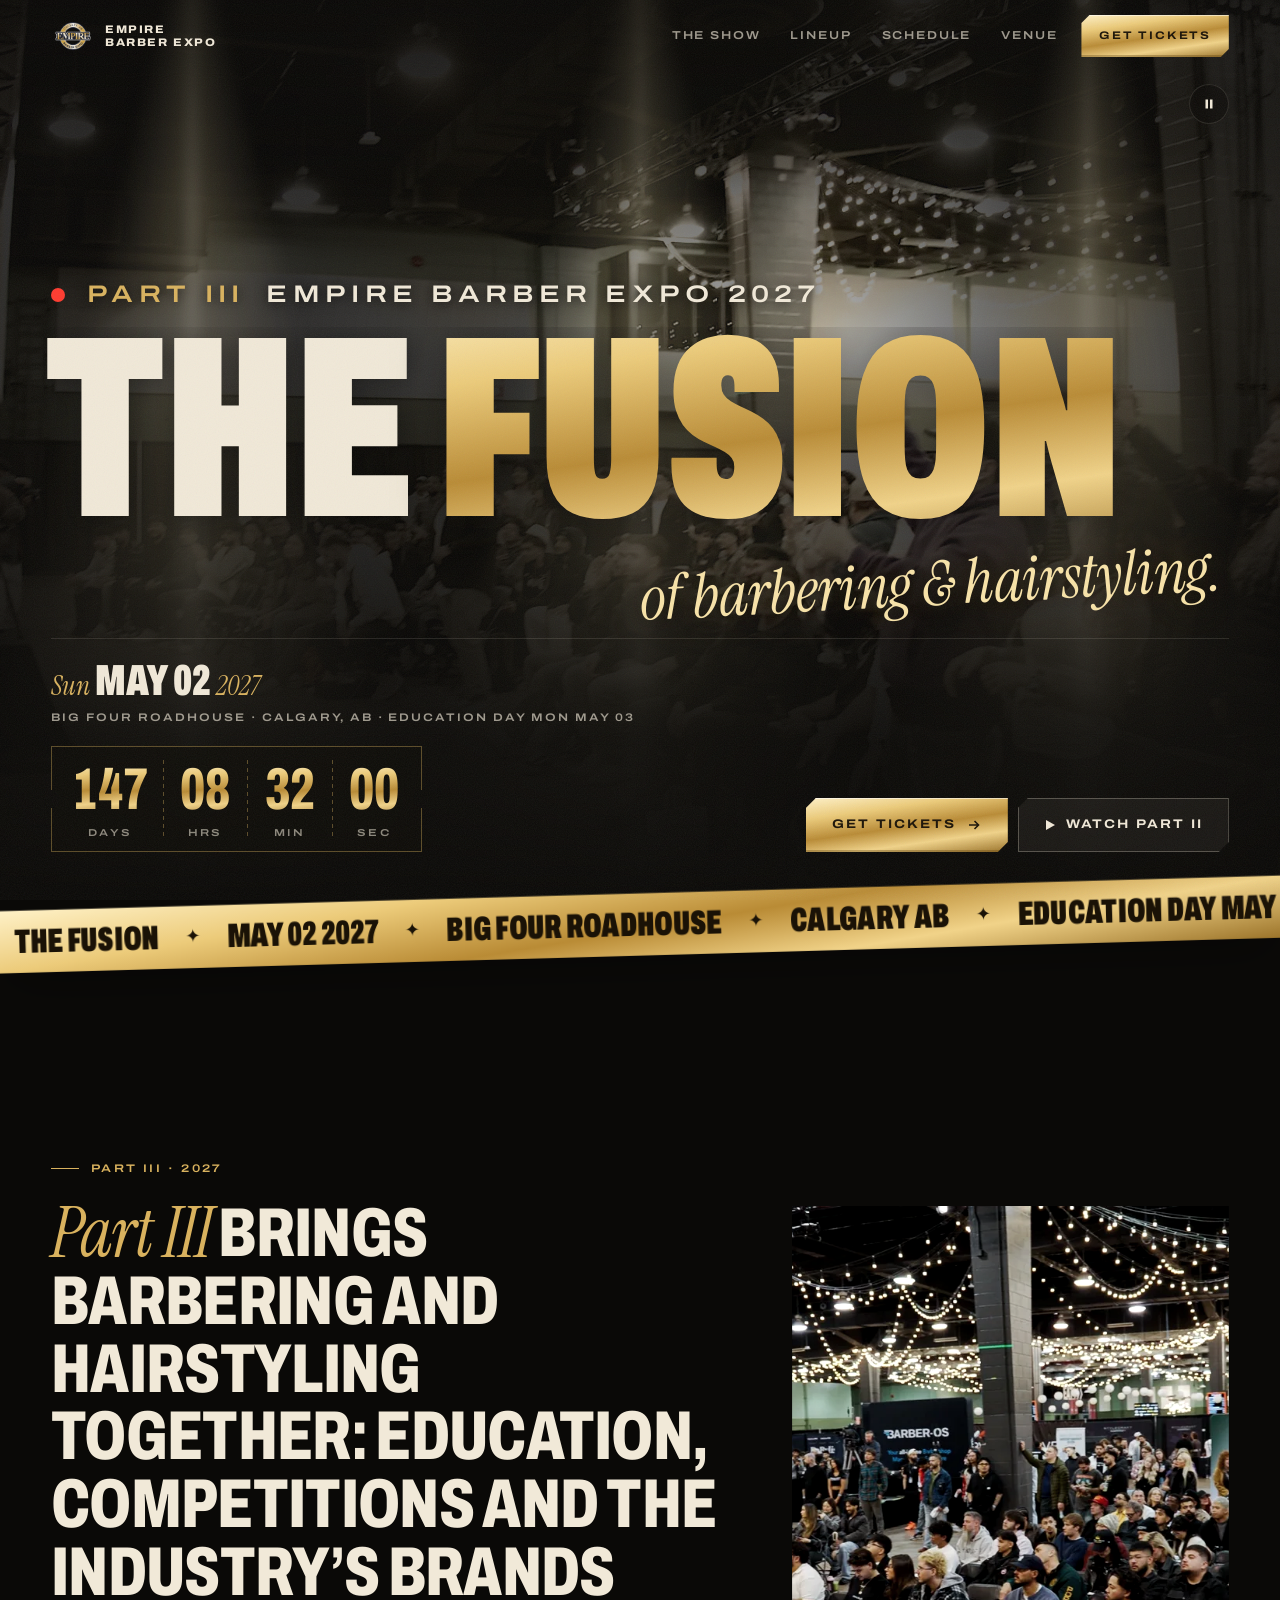
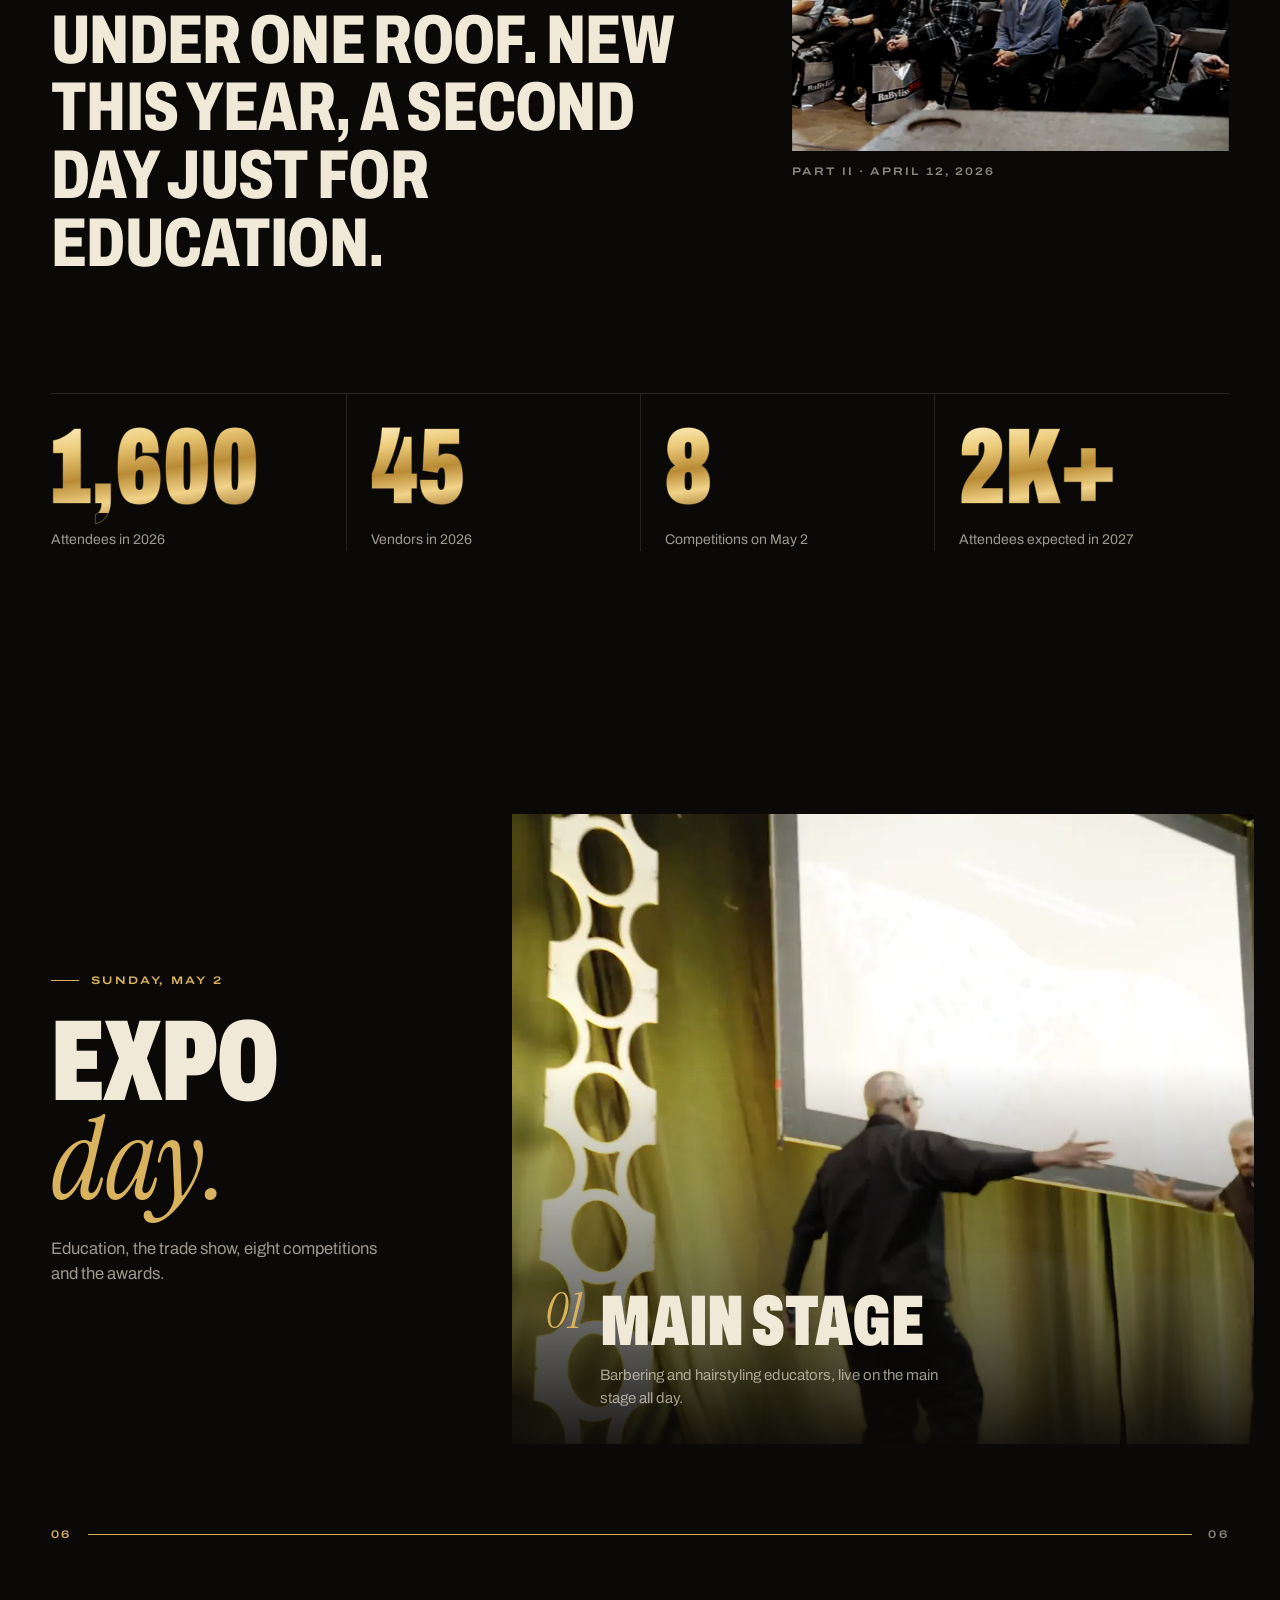
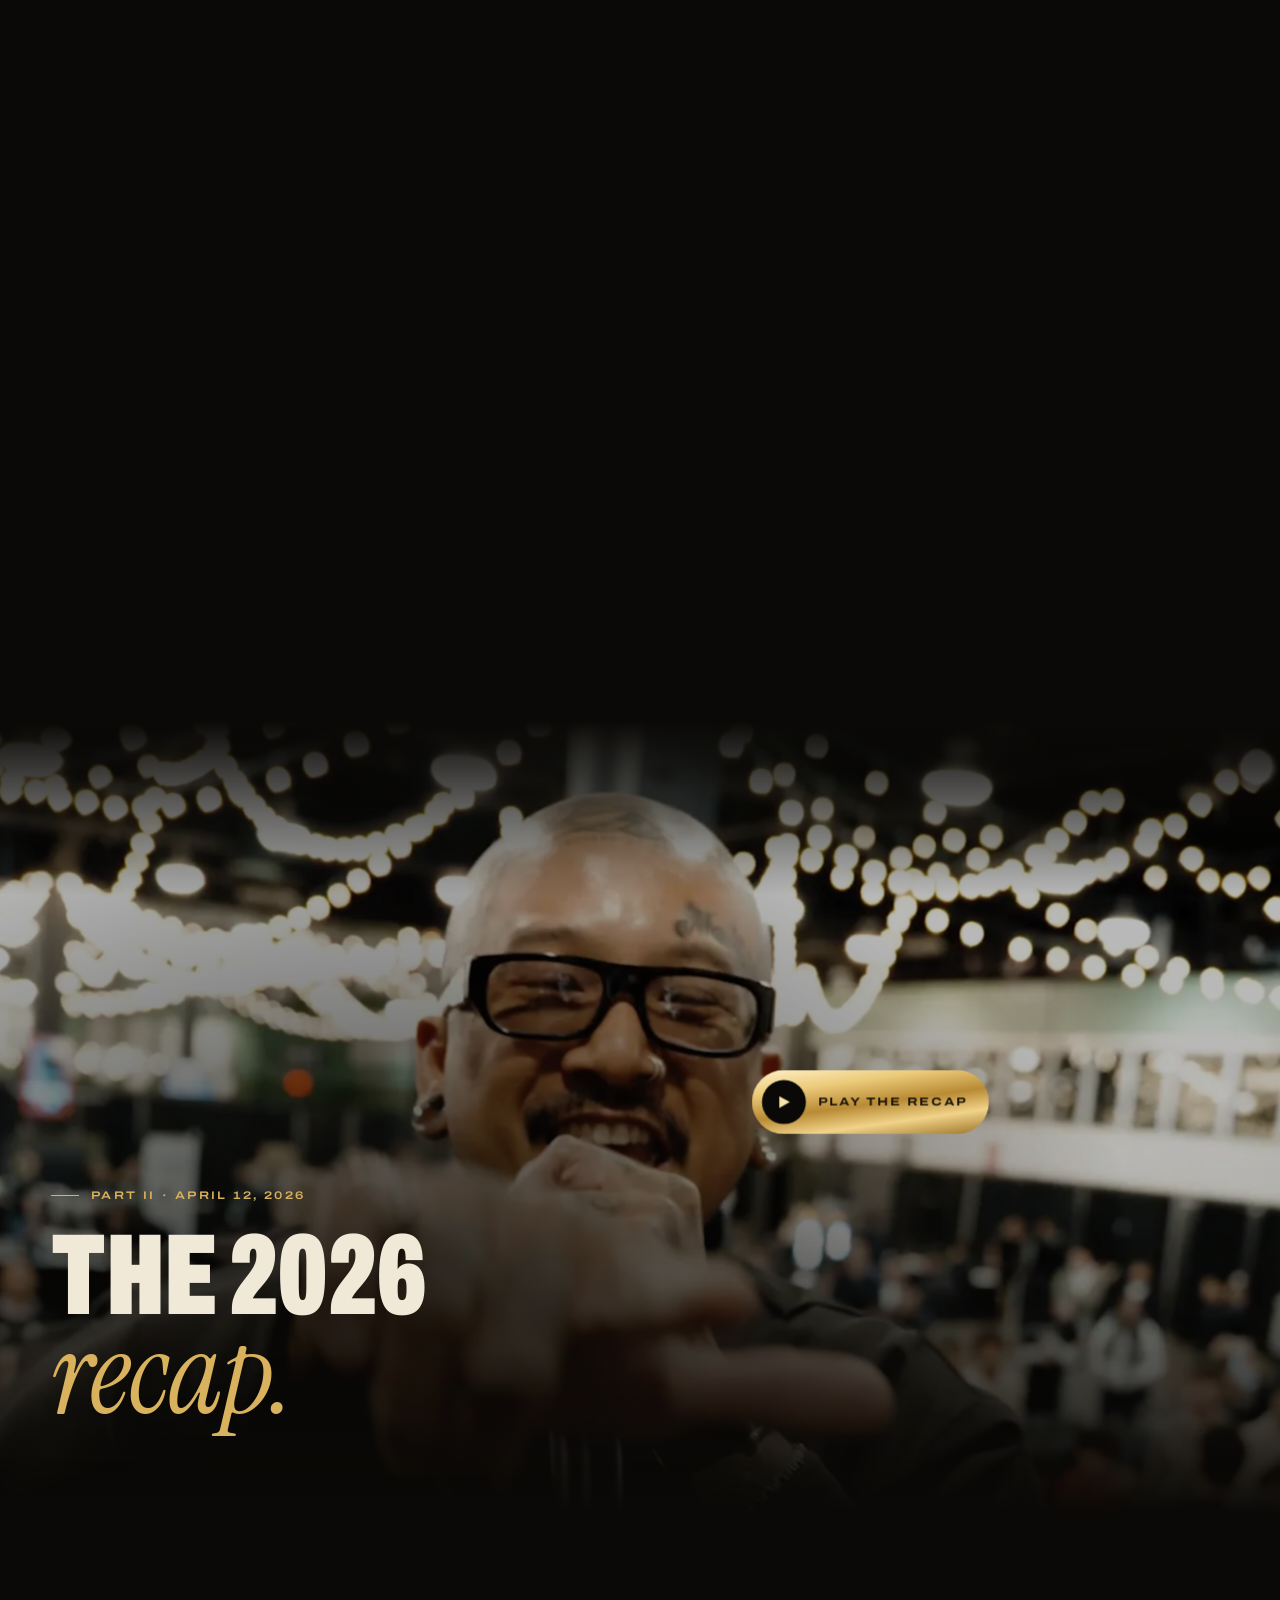
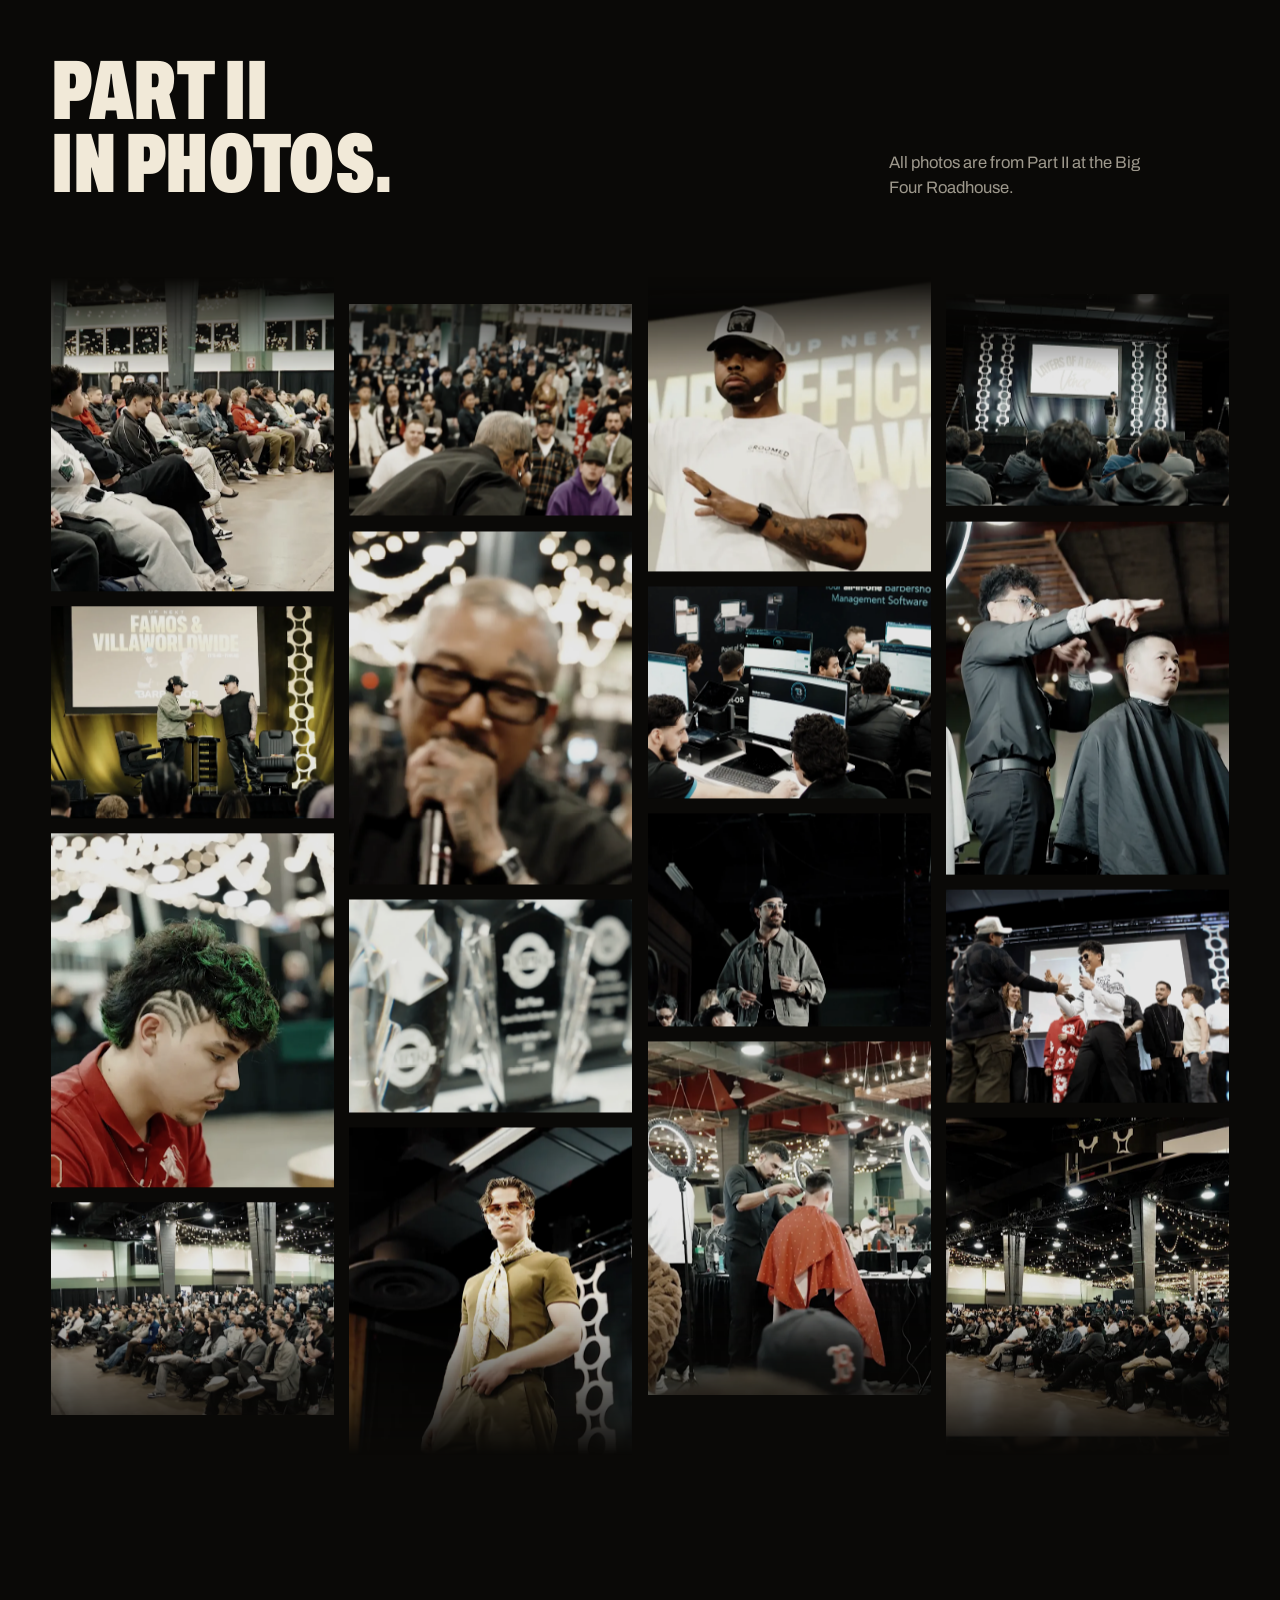
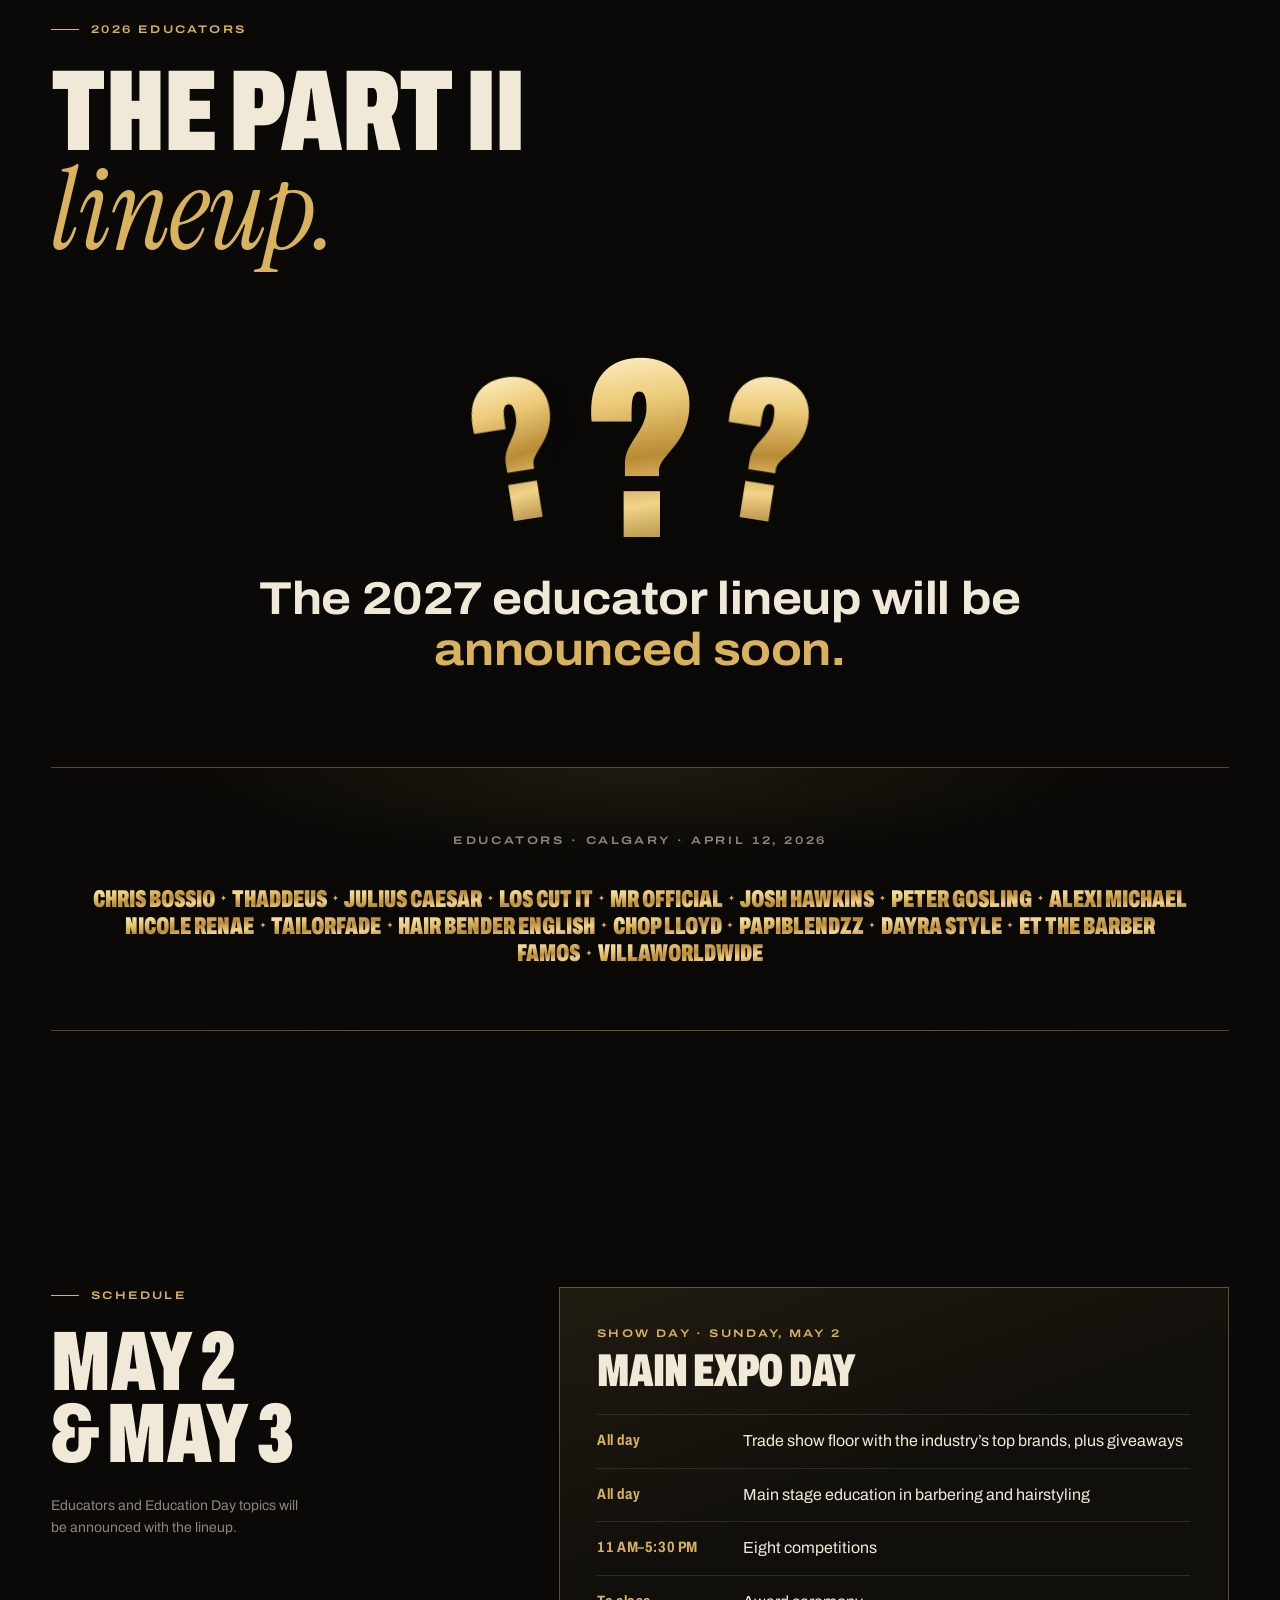
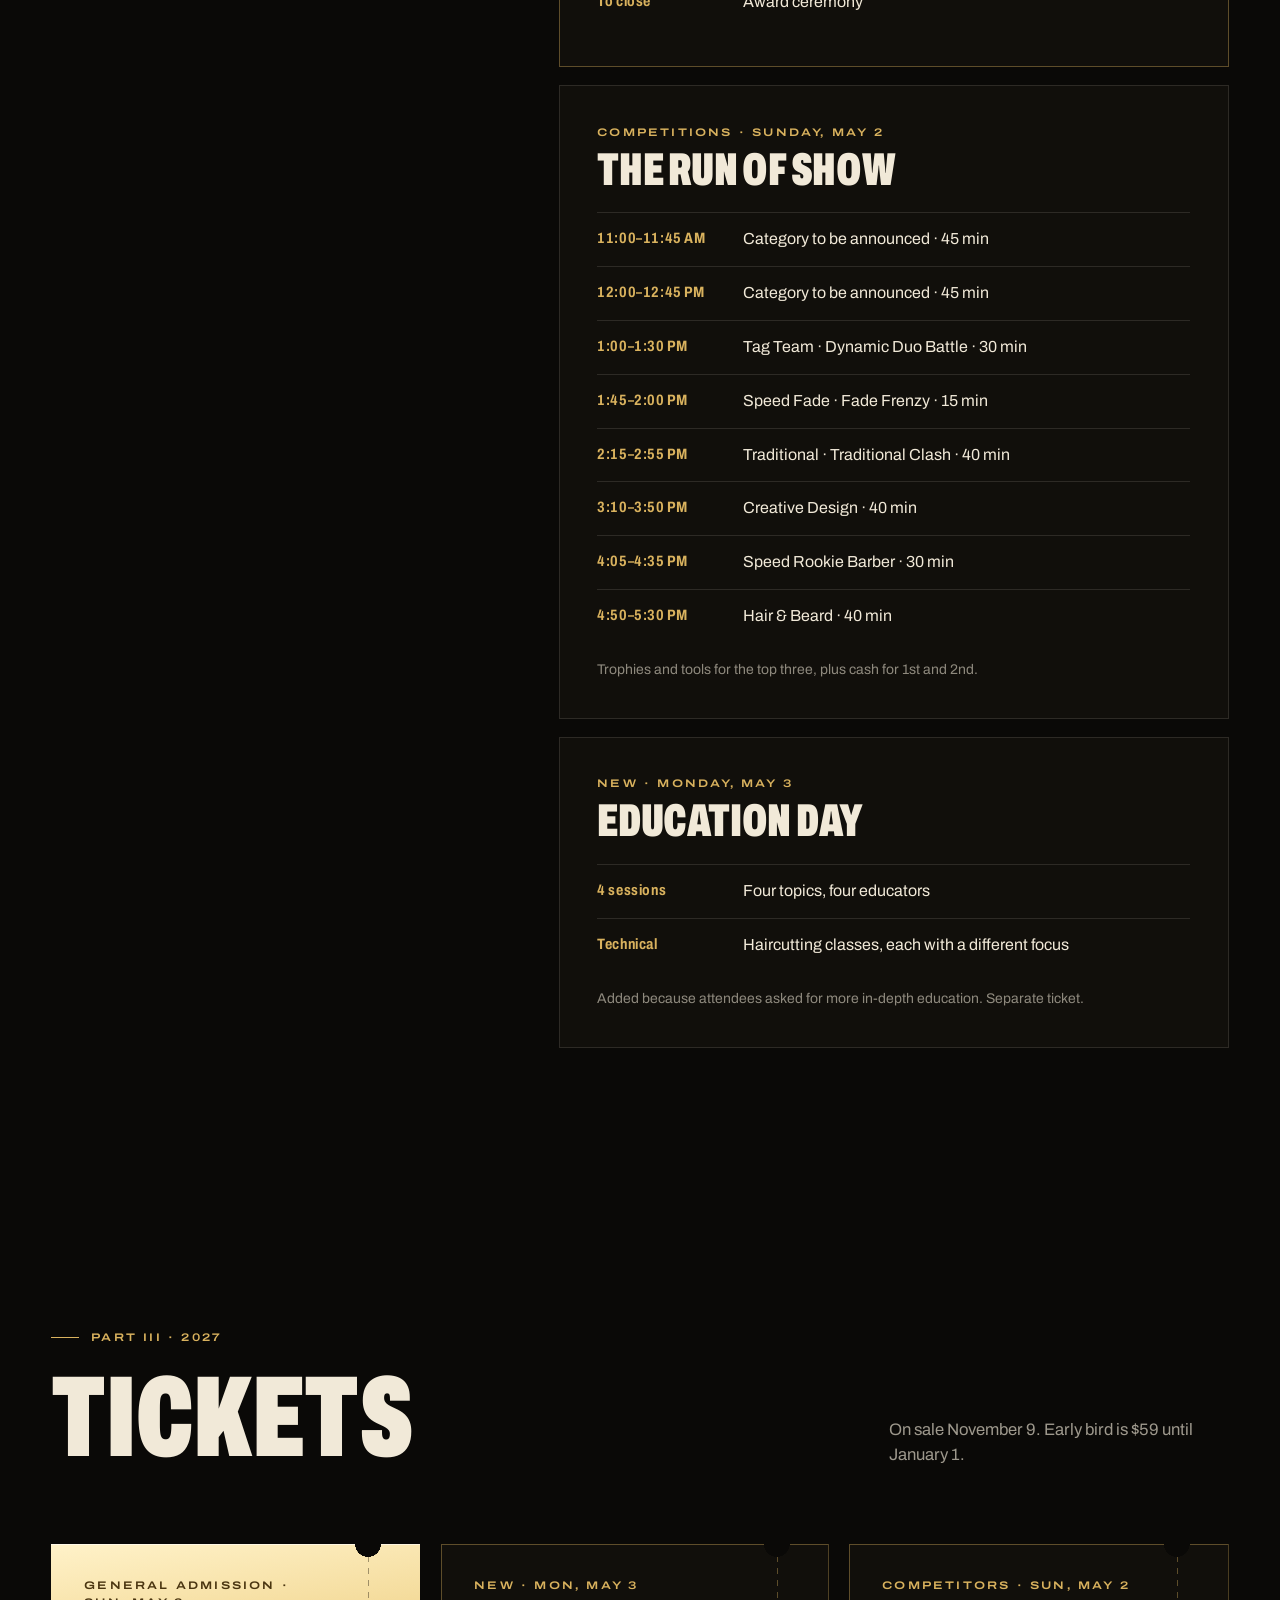
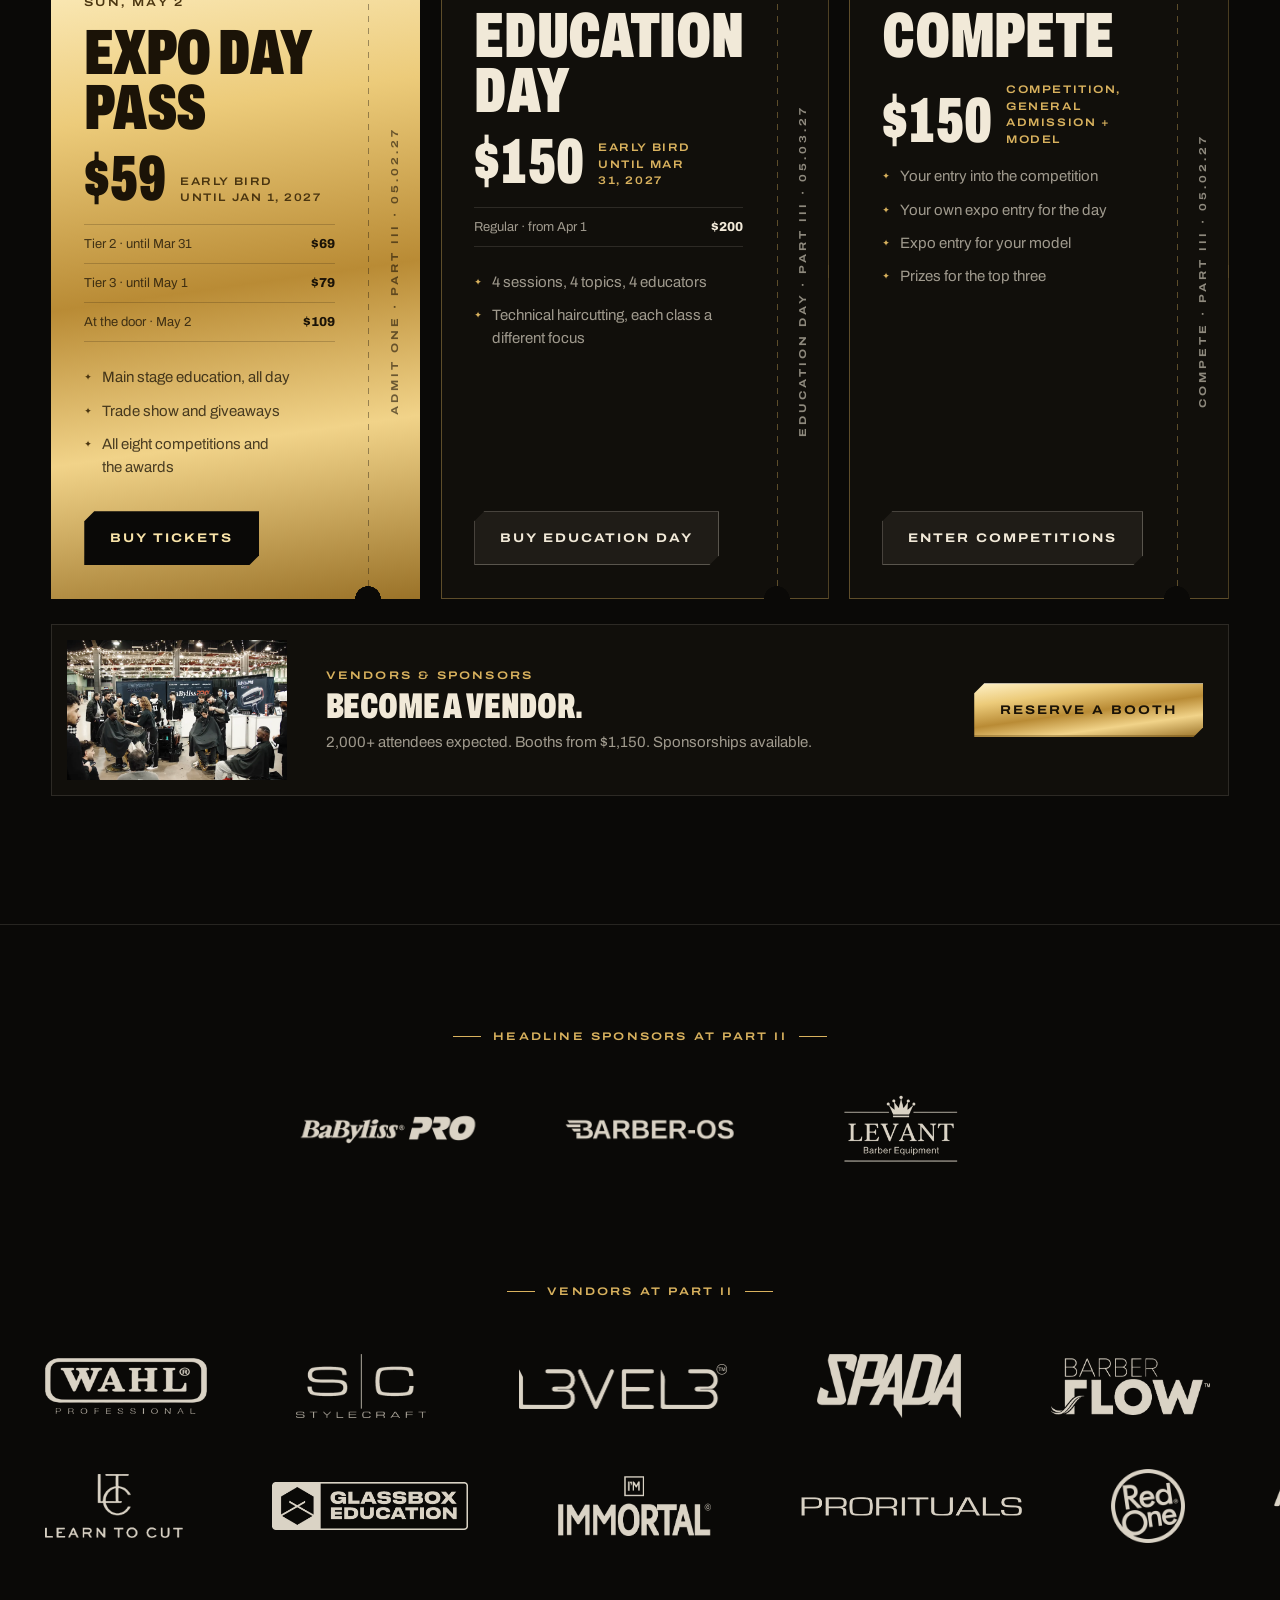
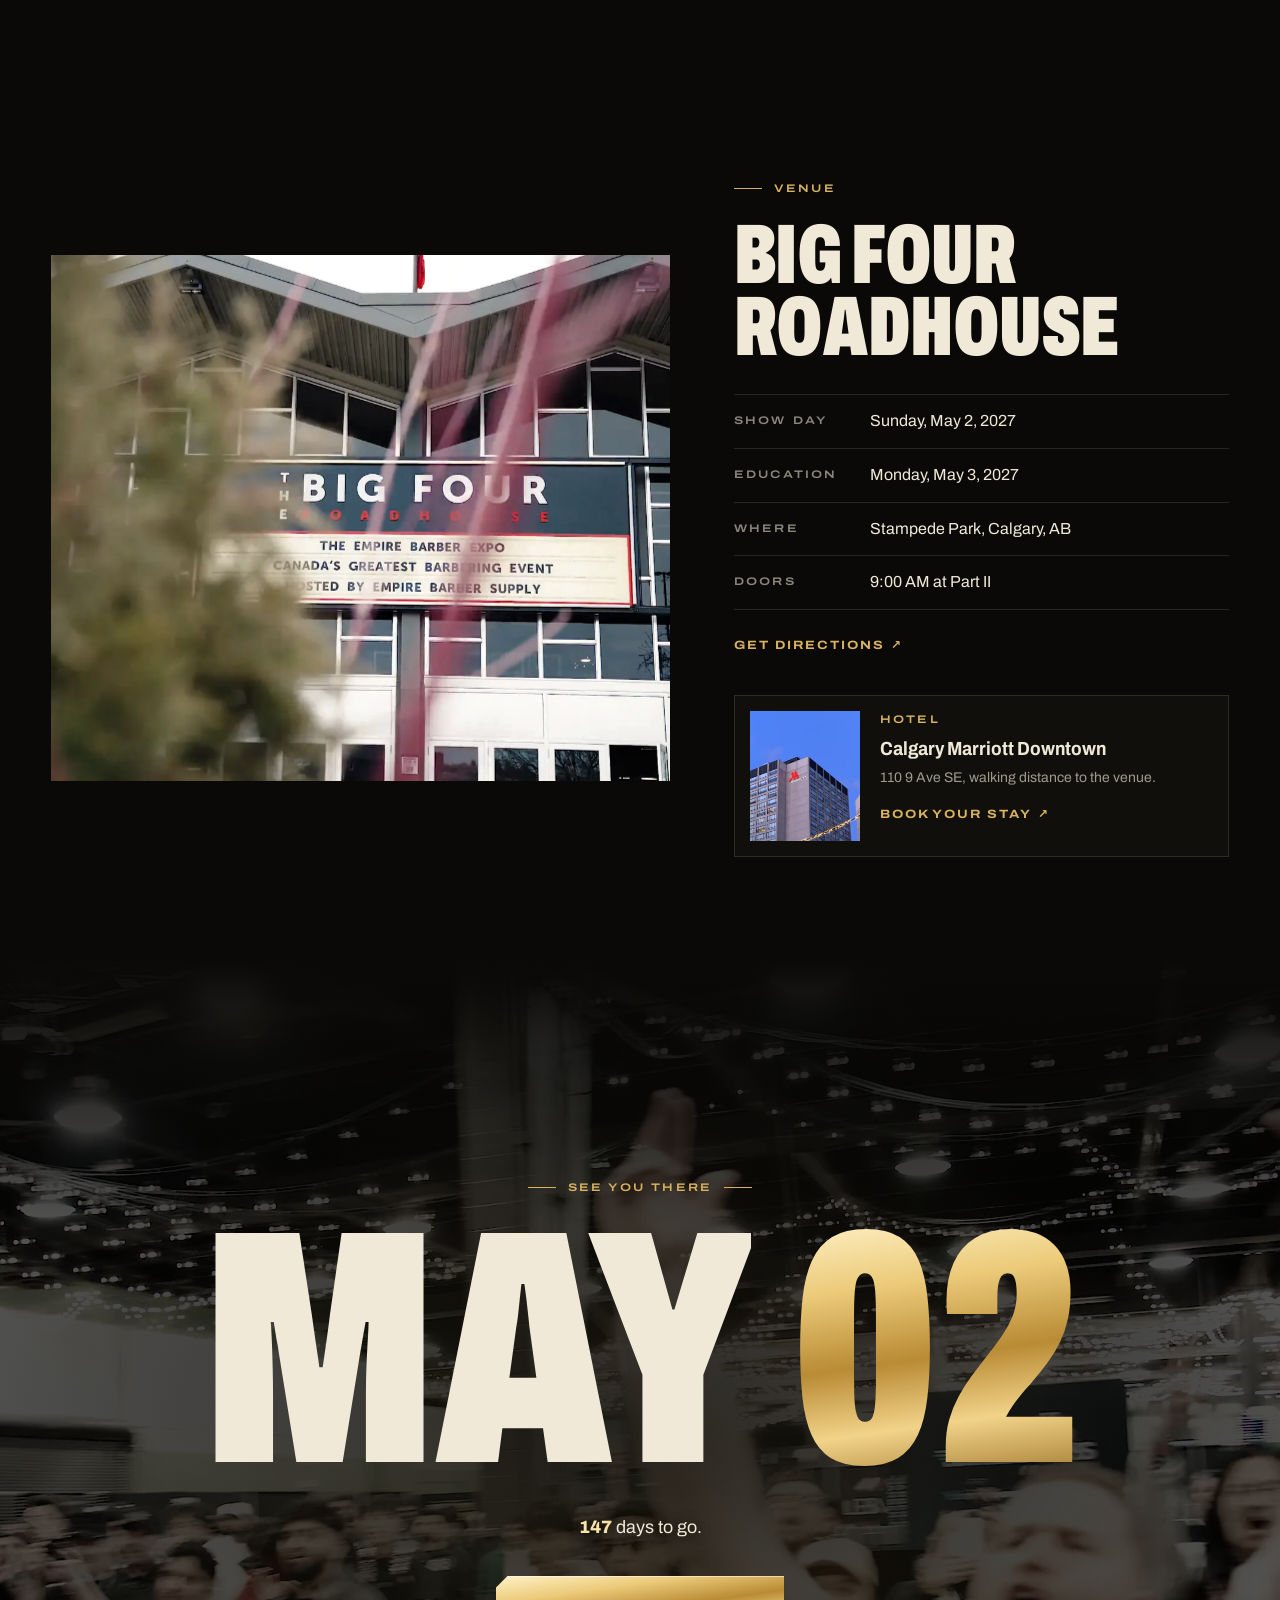
==== commit 087a703a: "Expo page: new story photo, bigger hero tag, Education slide, 2027 lineup teaser Co-Authored-By: Cla" ====
--- a/expo-2027-preview-lyqui6/index.html
+++ b/expo-2027-preview-lyqui6/index.html
@@ -112,8 +112,8 @@
         <em>Part III</em> brings barbering and hairstyling together: education, competitions and the industry’s brands under one roof. New this year, a second day just for education.
       </p>
       <figure class="story-media" data-reveal="clip">
-        <img src="../assets/img/doors.webp" alt="The crowd pouring through the doors of the Big Four Roadhouse at opening" loading="lazy" decoding="async" width="1600" height="900">
-        <figcaption>Doors, 9:00 AM · <time datetime="2026-04-12">April 12, 2026</time></figcaption>
+        <img src="../assets/img/story-crowd.webp" alt="Attendees seated in front of the main stage under string lights, with the exhibitor floor behind" loading="lazy" decoding="async" width="1600" height="702">
+        <figcaption>Part II · <time datetime="2026-04-12">April 12, 2026</time></figcaption>
       </figure>
       </div>
 
@@ -188,8 +188,8 @@
             <div class="act-media"><video aria-hidden="true" data-inview muted loop playsinline preload="none" poster="../assets/img/runway-1.webp" data-src="../assets/video/clip-runway.mp4"></video></div>
             <div class="act-copy">
               <span class="act-no">05</span>
-              <h3 class="display">The Runway</h3>
-              <p>Finished competition cuts shown on stage.</p>
+              <h3 class="display">Education</h3>
+              <p>Techniques you can take back to your chair, and a second day just for education.</p>
             </div>
           </article>
 
@@ -266,7 +266,11 @@
       <div class="lineup-head">
         <p class="eyebrow">2026 educators</p>
         <h2 class="display h-xl">The Part II<br><em class="serif-gold">lineup.</em></h2>
-        <p class="lede">The 2027 lineup will be announced soon.</p>
+      </div>
+
+      <div class="lineup-soon">
+        <div class="qm-row" aria-hidden="true"><span>?</span><span>?</span><span>?</span></div>
+        <p class="soon-text">The 2027 educator lineup will be <em>announced soon.</em></p>
       </div>
 
       <div class="poster" data-poster>
--- a/assets/css/main.css
+++ b/assets/css/main.css
@@ -428,8 +428,8 @@
   align-items: center;
   flex-wrap: wrap;
   gap: 10px 22px;
-  margin-bottom: 10px;
-  font-size: 11px;
+  margin-bottom: 14px;
+  font-size: 24px;
   font-weight: 600;
   font-stretch: 125%;
   letter-spacing: 0.22em;
@@ -444,8 +444,8 @@
 .is-loaded .hero-meta { opacity: 1; transform: none; }
 
 .live-dot {
-  width: 8px;
-  height: 8px;
+  width: 14px;
+  height: 14px;
   border-radius: 50%;
   background: #ff3b2f;
   box-shadow: 0 0 0 0 rgba(255, 59, 47, 0.6);
@@ -462,7 +462,7 @@
   font-weight: 900;
   font-stretch: 62%;
   text-transform: uppercase;
-  font-size: clamp(96px, 21.5vw, 360px);
+  font-size: clamp(92px, 20.2vw, 340px);
   line-height: 0.8;
   letter-spacing: -0.01em;
   margin-left: -0.03em;
@@ -1026,6 +1026,45 @@
 }
 .lineup-head .eyebrow { grid-column: 1 / -1; margin-bottom: 0; }
 
+.lineup-soon {
+  display: flex;
+  flex-direction: column;
+  align-items: center;
+  gap: clamp(8px, 1.5vw, 20px);
+  margin-bottom: clamp(56px, 7vw, 100px);
+  text-align: center;
+}
+.qm-row {
+  display: flex;
+  align-items: center;
+  justify-content: center;
+  gap: clamp(8px, 2vw, 32px);
+  font-family: var(--sans);
+  font-weight: 900;
+  font-stretch: 62%;
+  line-height: 0.8;
+  font-size: clamp(120px, 20vw, 340px);
+}
+.qm-row span {
+  background: var(--gold-metal);
+  -webkit-background-clip: text;
+  background-clip: text;
+  color: transparent;
+  filter: drop-shadow(0 4px 24px rgba(10, 9, 7, 0.6));
+}
+.qm-row span:nth-child(1) { rotate: -9deg; font-size: 0.8em; }
+.qm-row span:nth-child(3) { rotate: 9deg; font-size: 0.8em; }
+.soon-text {
+  max-width: 18em;
+  font-size: clamp(24px, 3.6vw, 52px);
+  font-weight: 700;
+  font-stretch: 110%;
+  line-height: 1.12;
+  letter-spacing: -0.01em;
+  color: var(--bone);
+}
+.soon-text em { font-style: normal; color: var(--gold); }
+
 .poster {
   position: relative;
   padding: clamp(36px, 5vw, 72px) clamp(12px, 3vw, 48px);
@@ -1056,7 +1095,7 @@
   margin: 0 auto;
   font-weight: 900;
   font-stretch: 62%;
-  font-size: clamp(34px, 4.6vw, 80px);
+  font-size: clamp(16px, 1.9vw, 30px);
   line-height: 1;
   text-transform: uppercase;
 }
@@ -1743,7 +1782,7 @@
   .wall-col:nth-child(n + 3) { display: none; }
 
   .lineup-head { grid-template-columns: 1fr; }
-  .poster-names { font-size: clamp(30px, 9vw, 44px); }
+  .poster-names { font-size: clamp(15px, 4.4vw, 22px); }
   .lineup-strip {
     display: flex;
     gap: 10px;
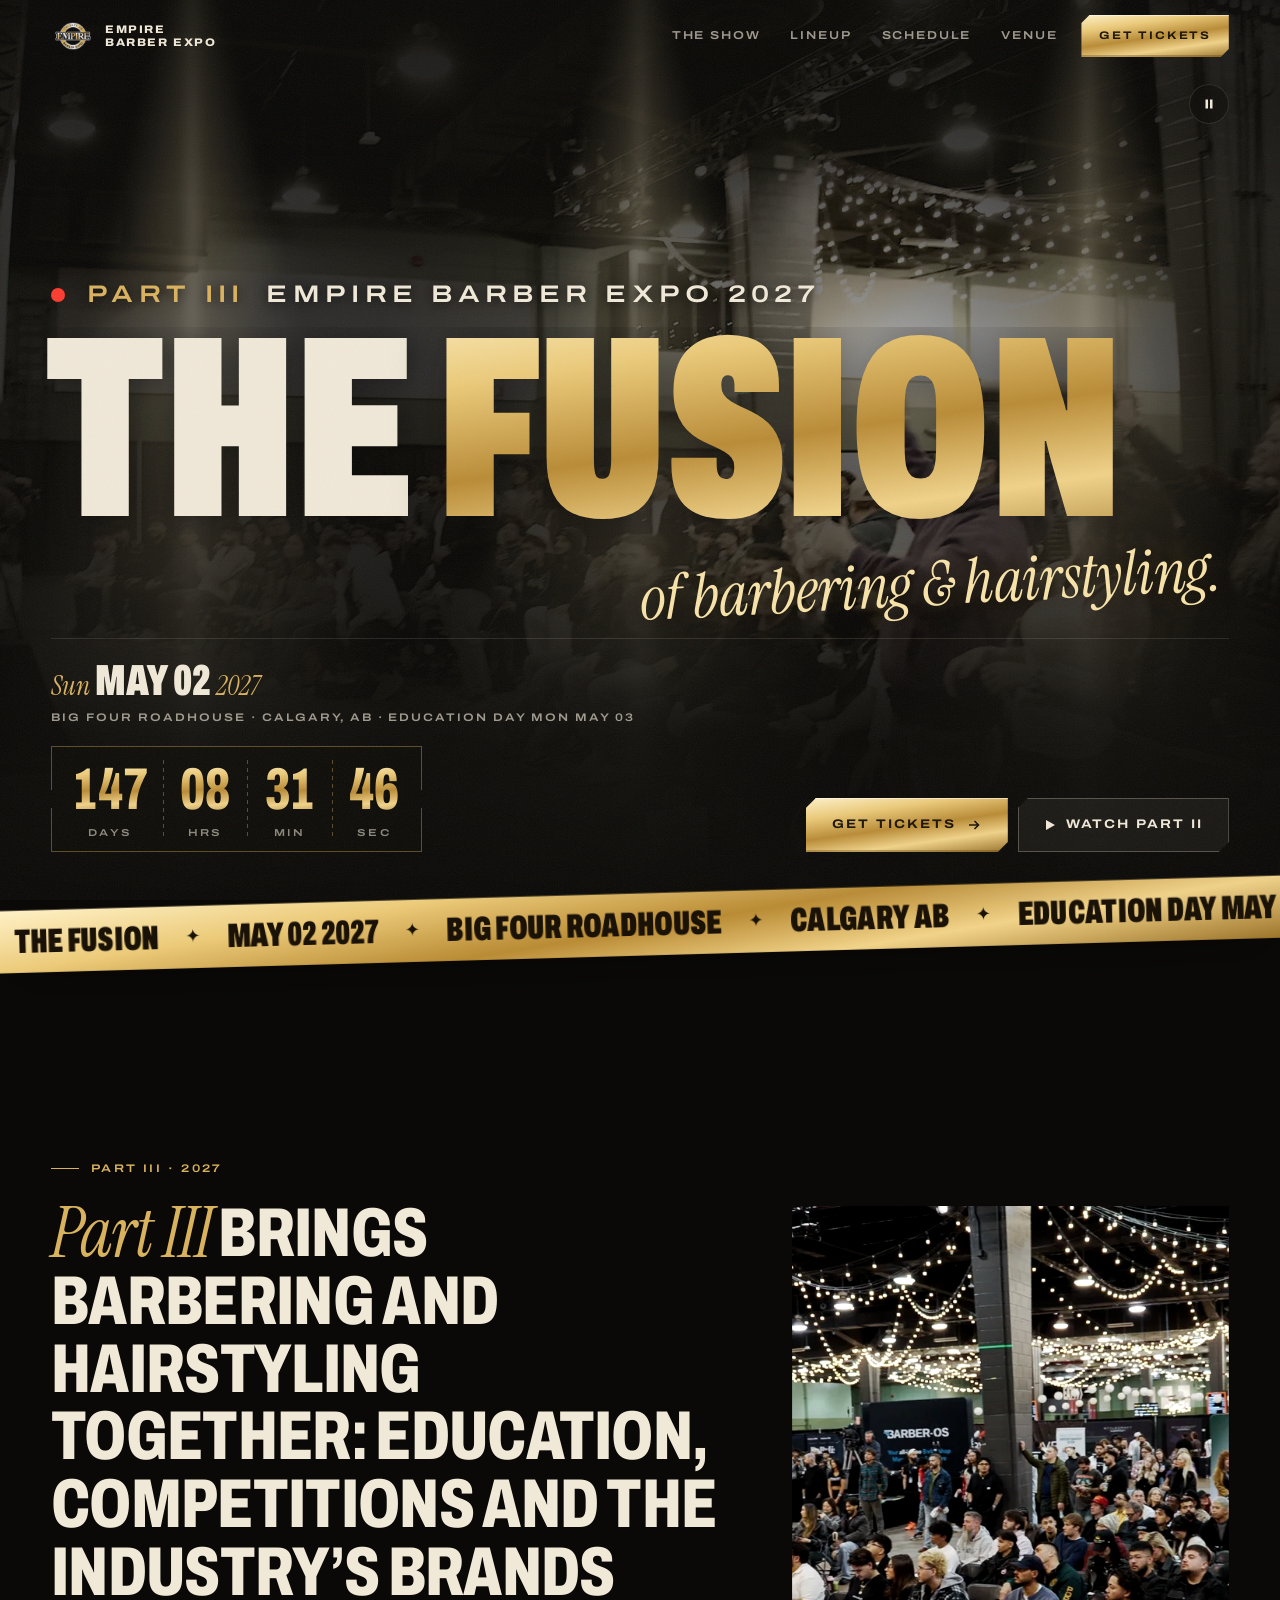
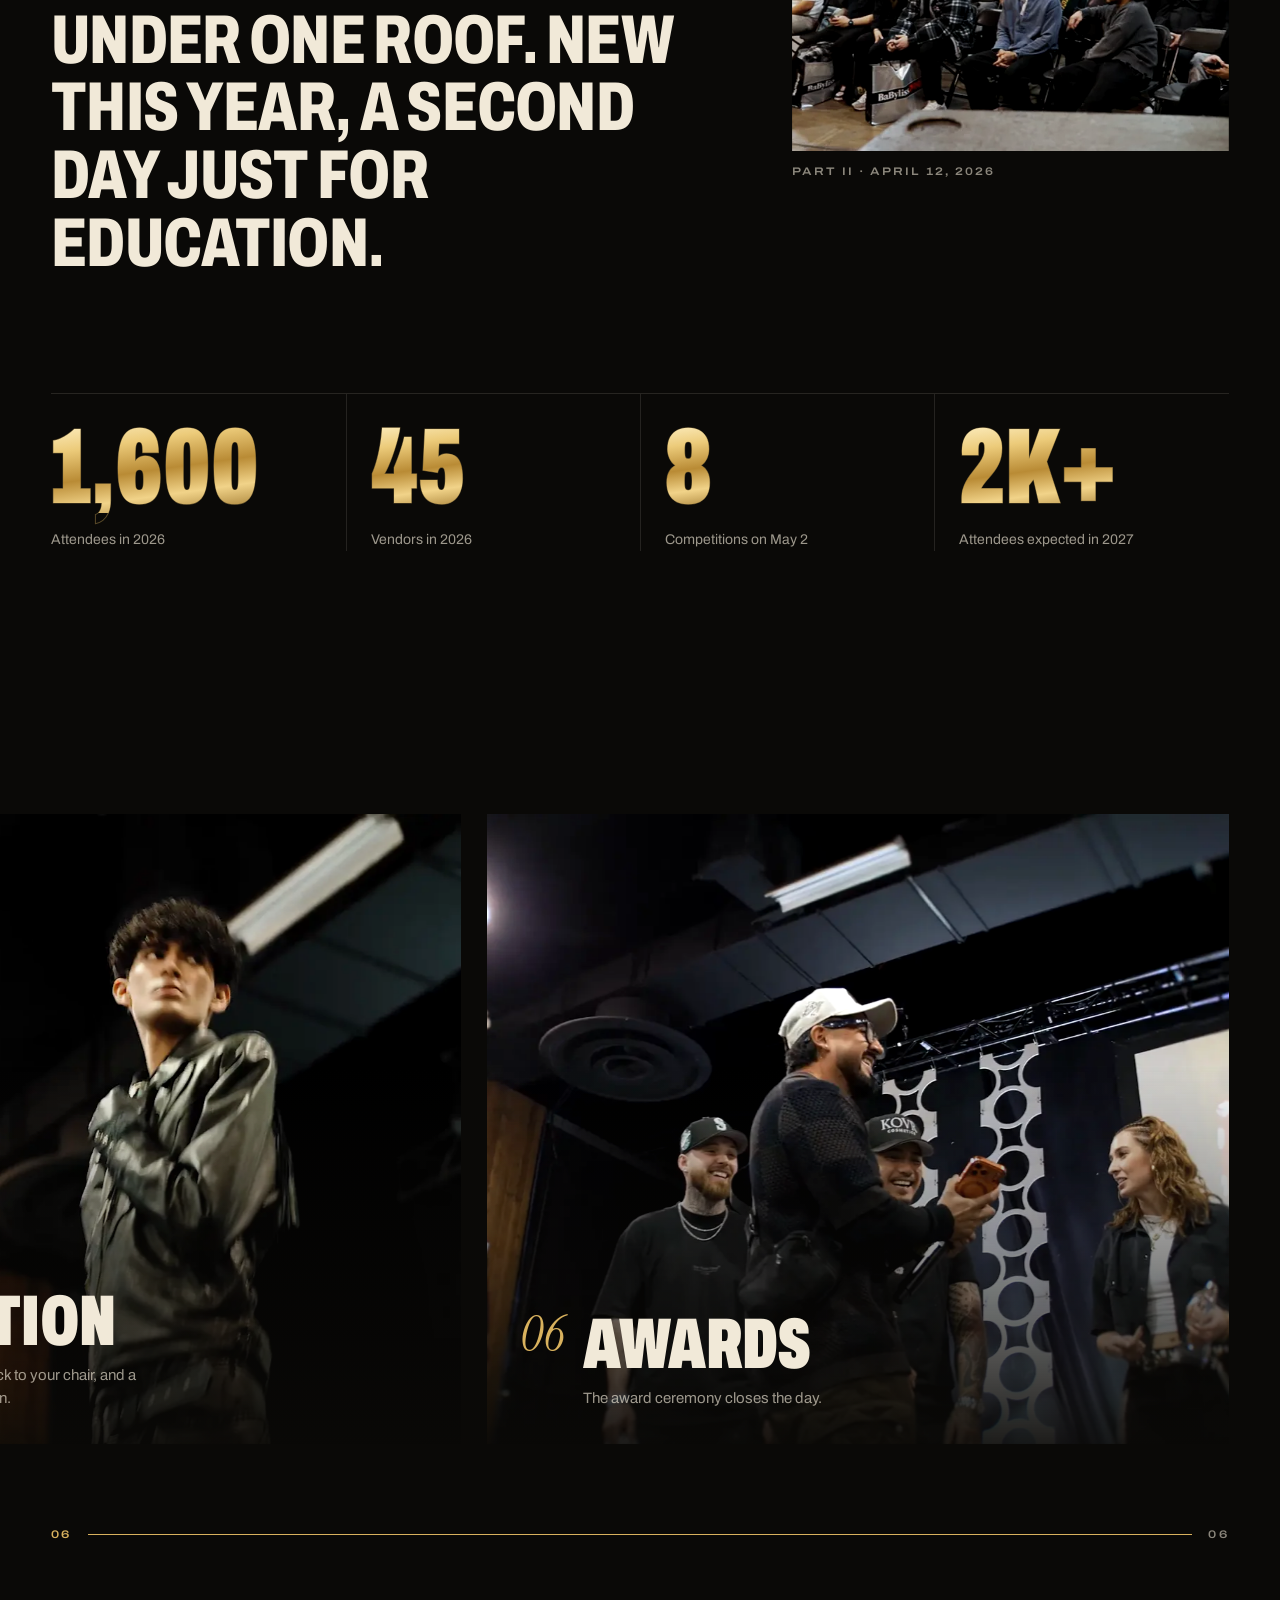
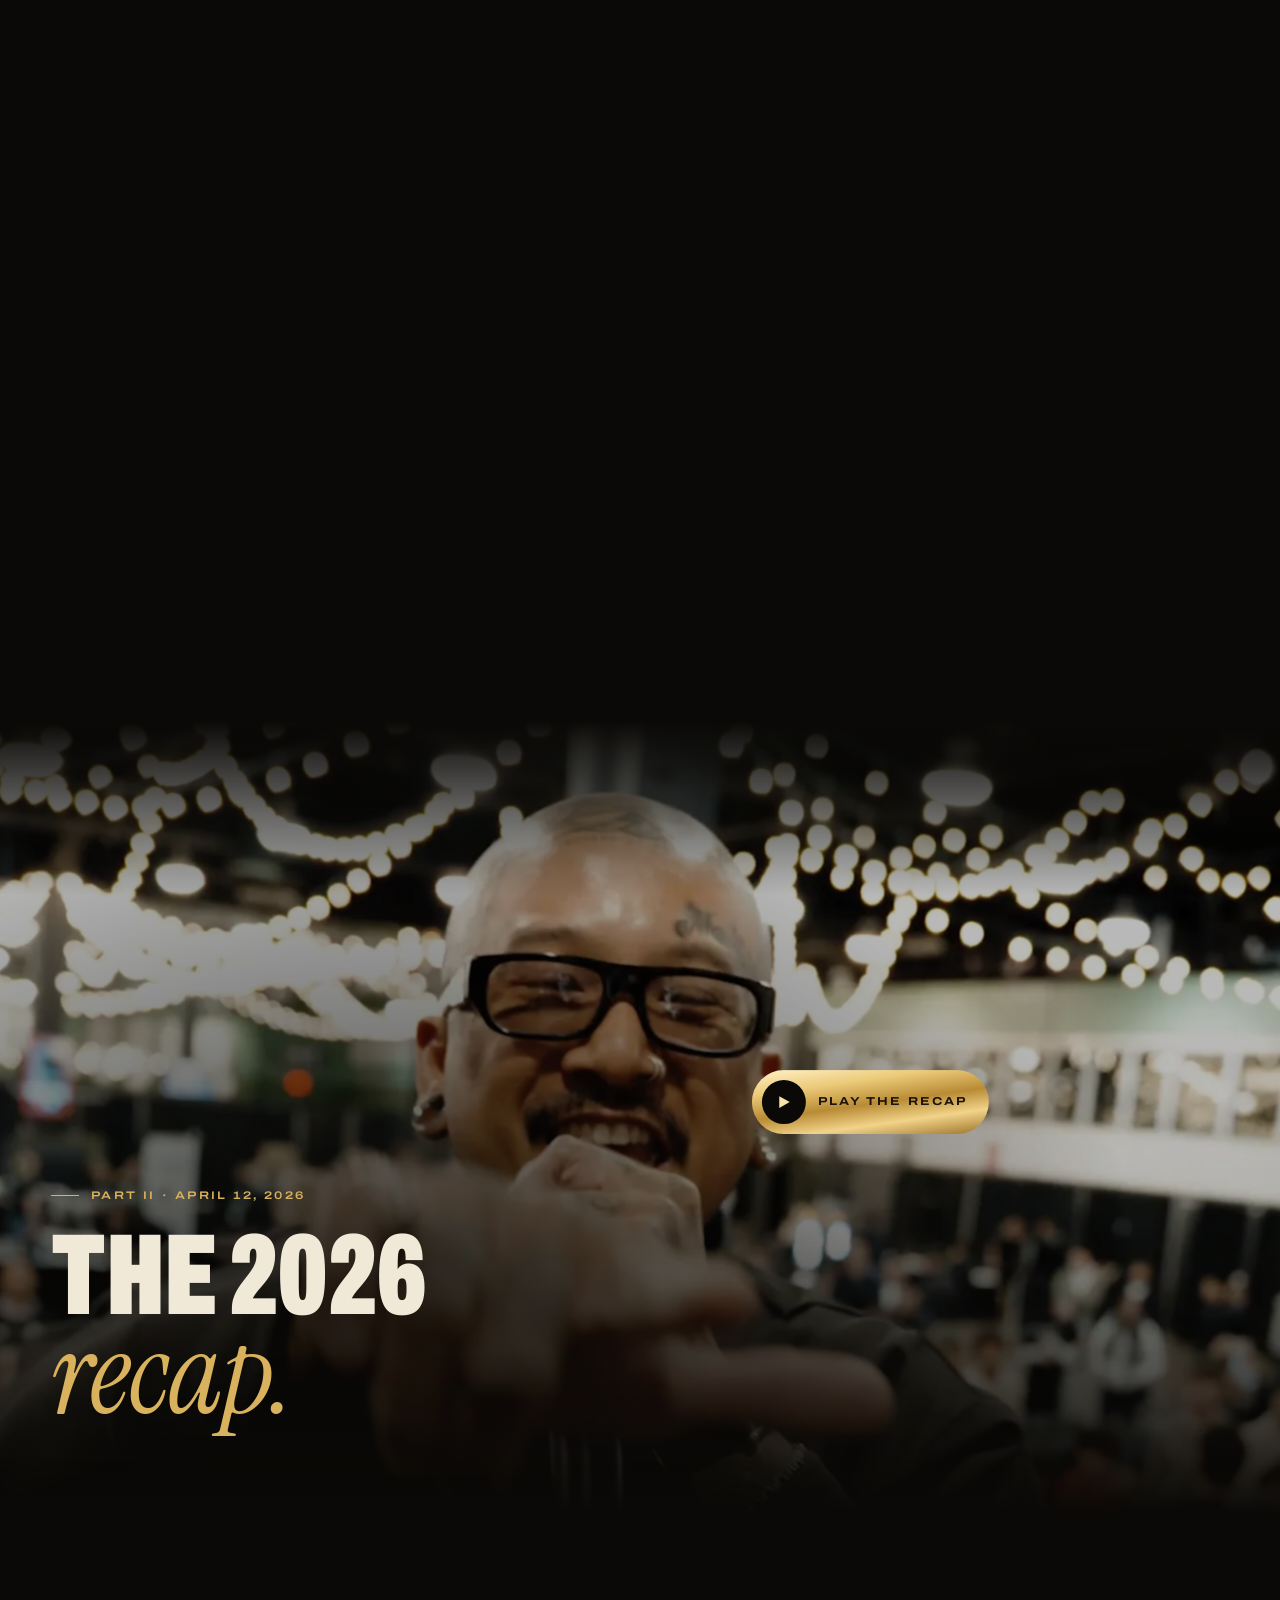
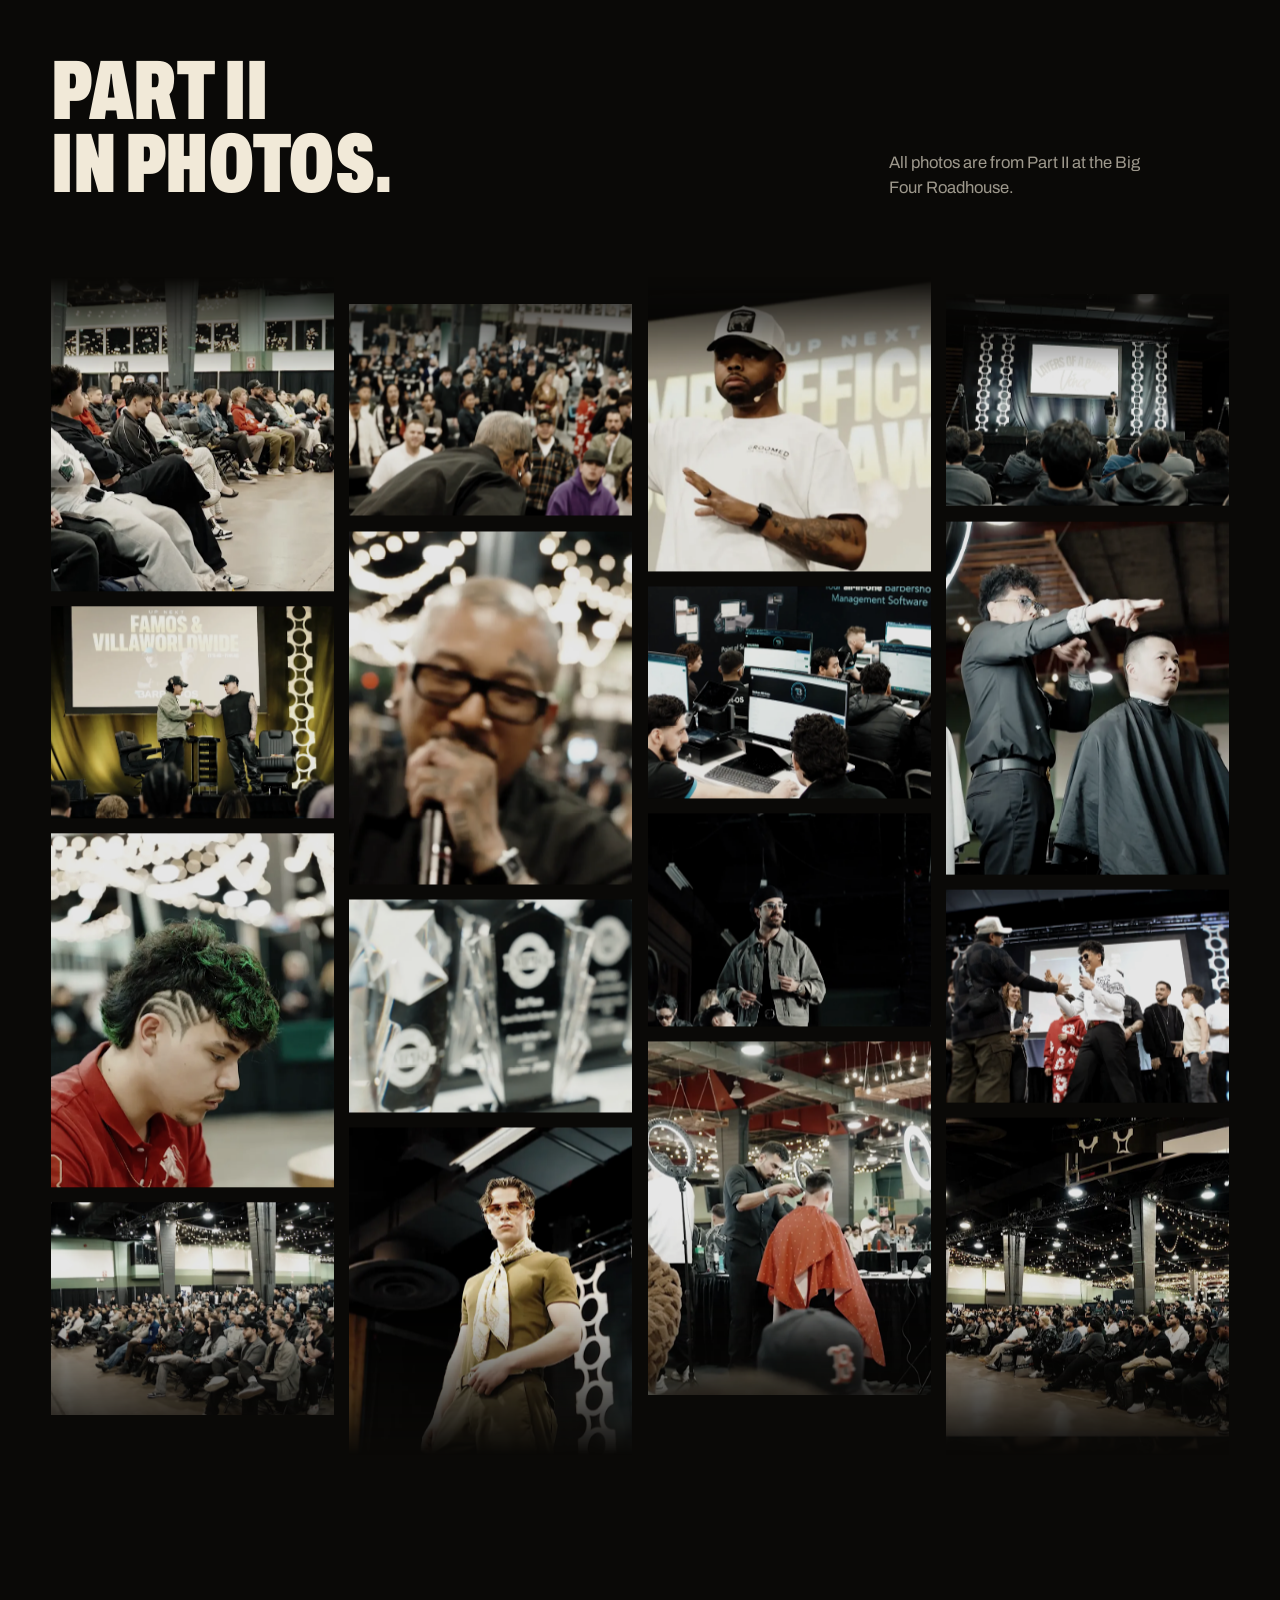
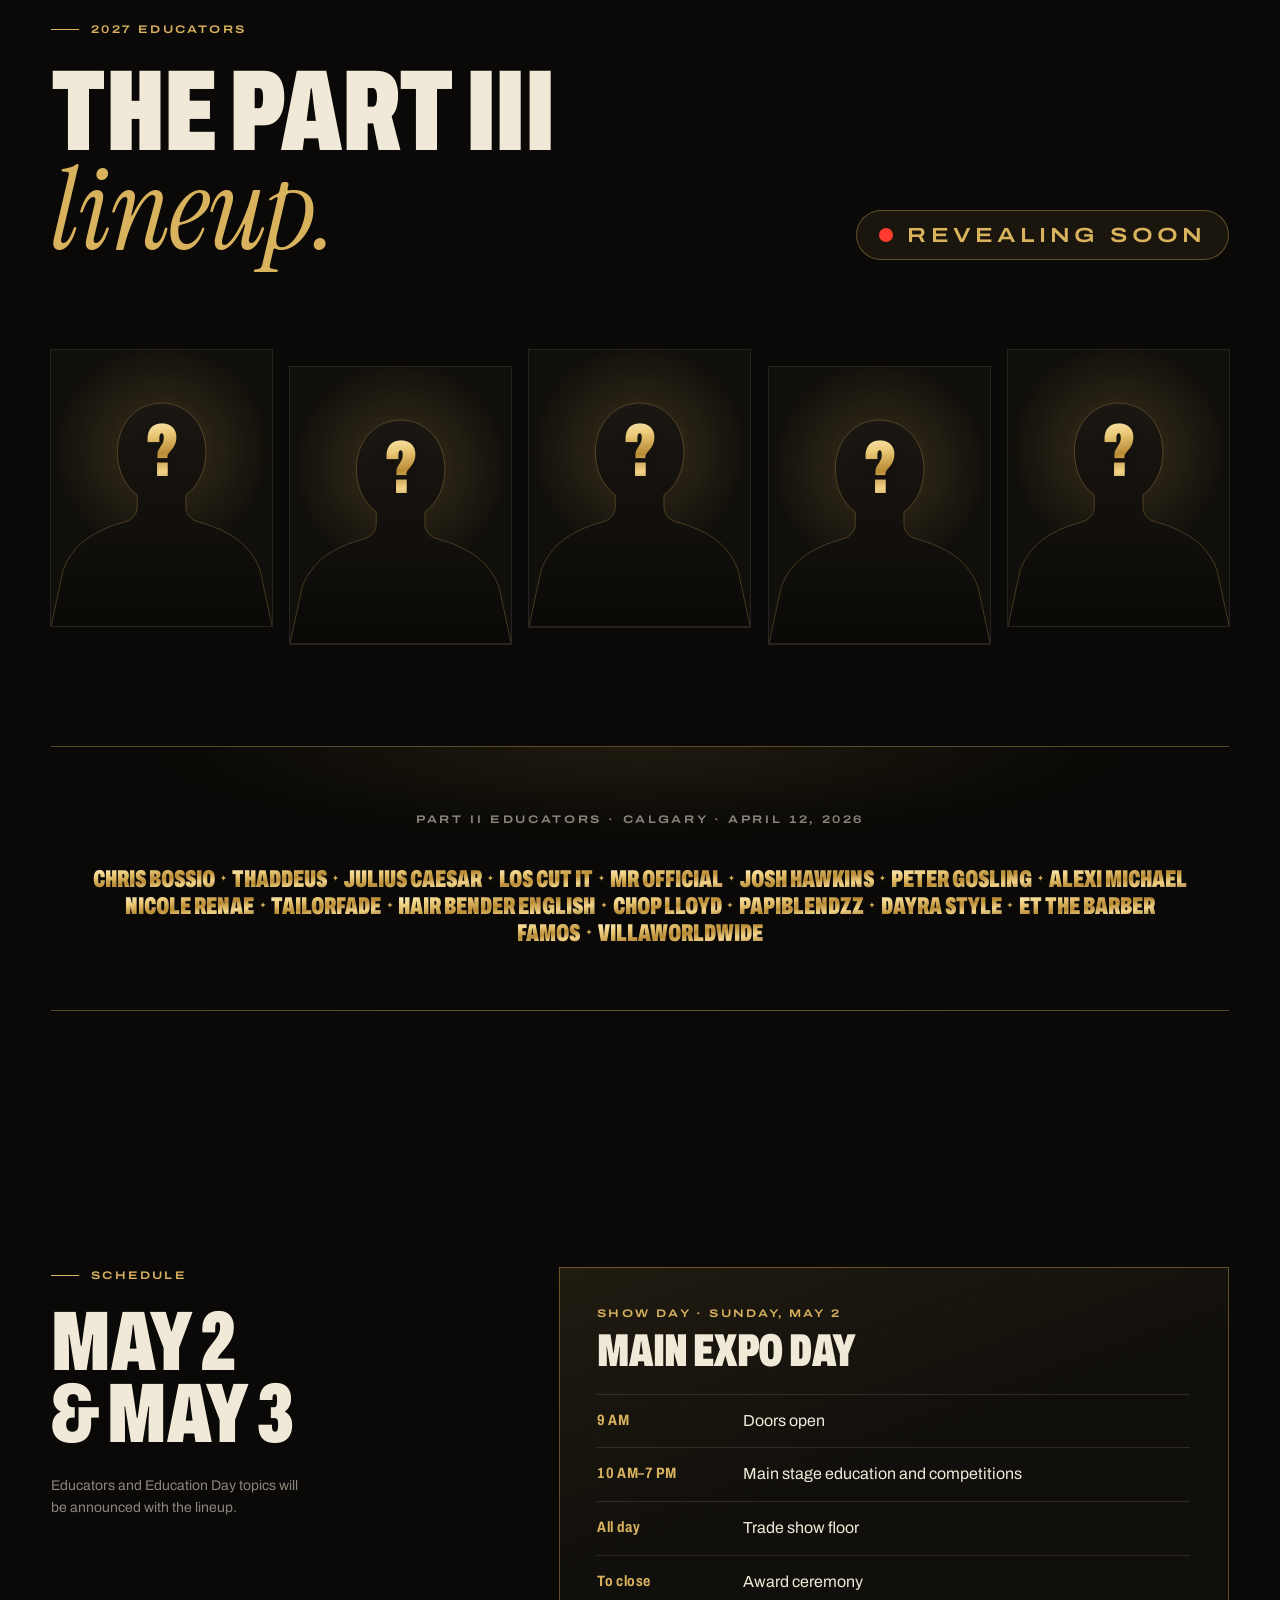
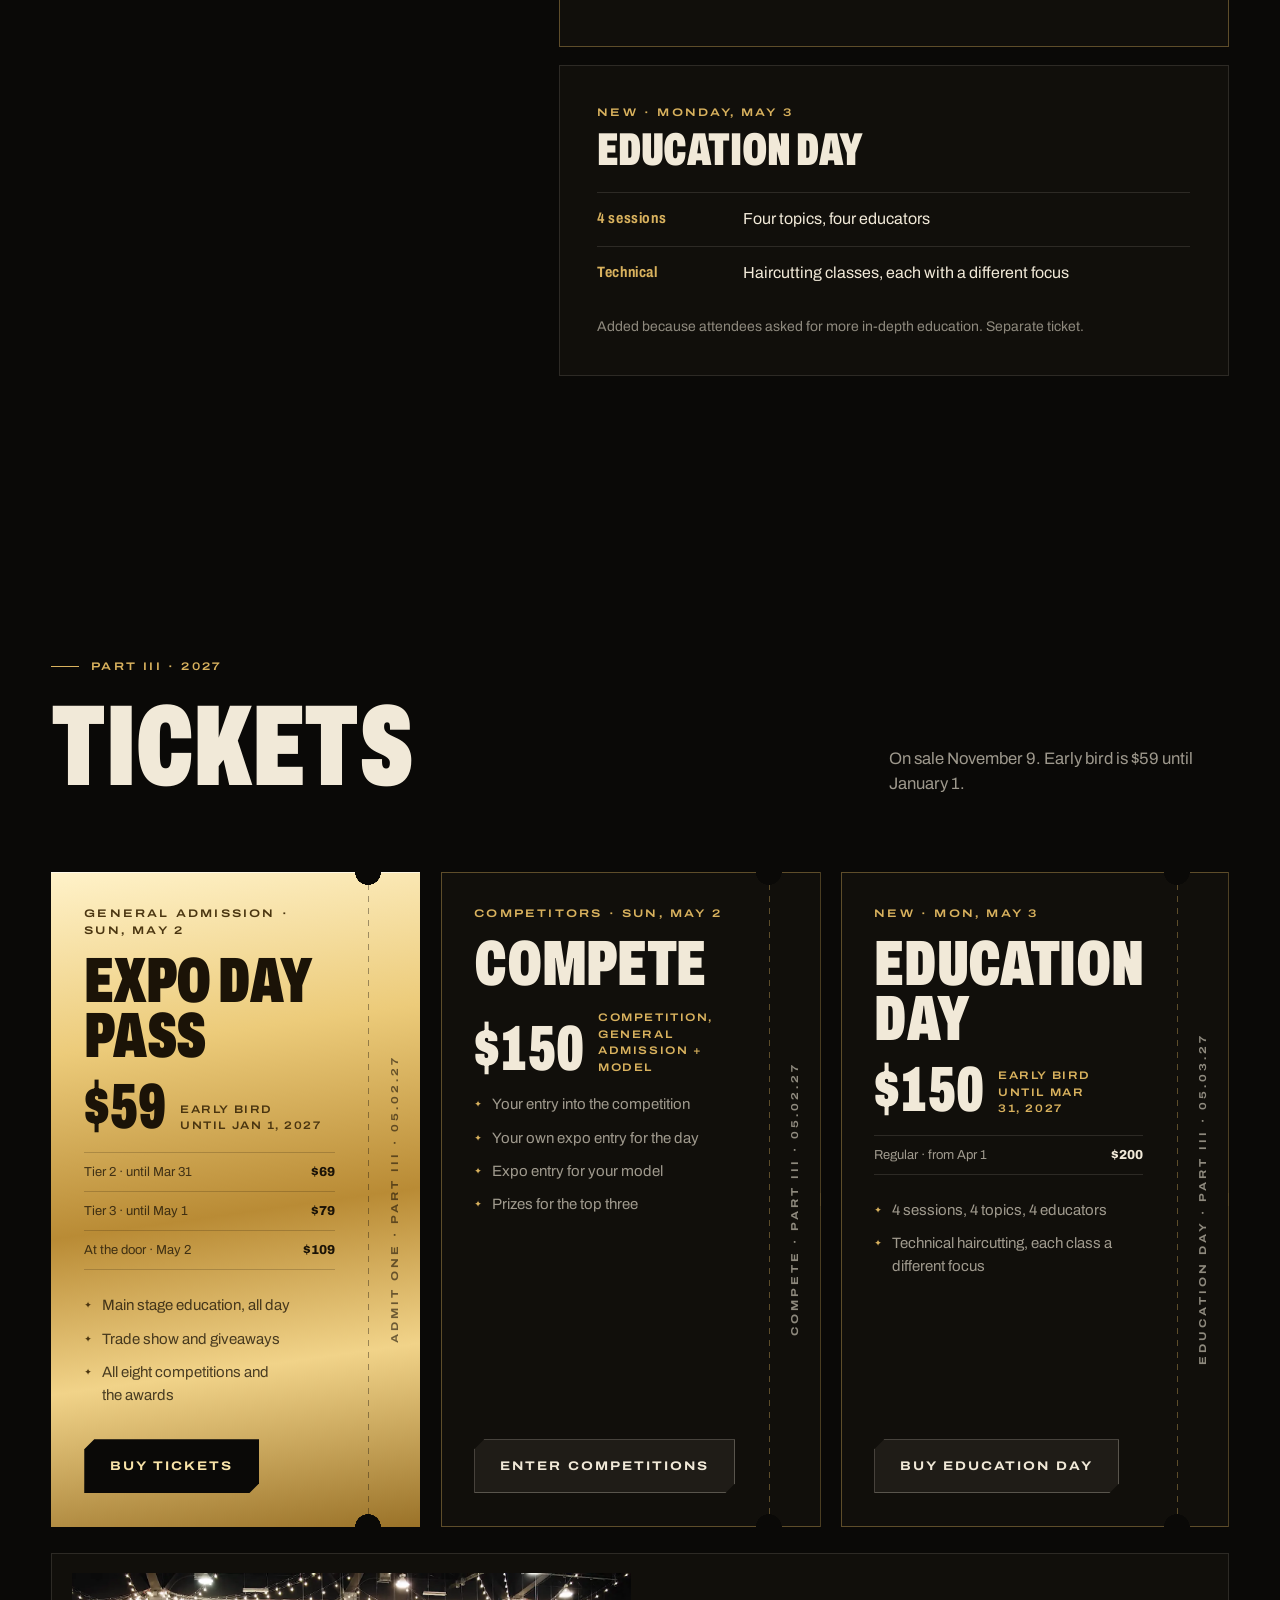
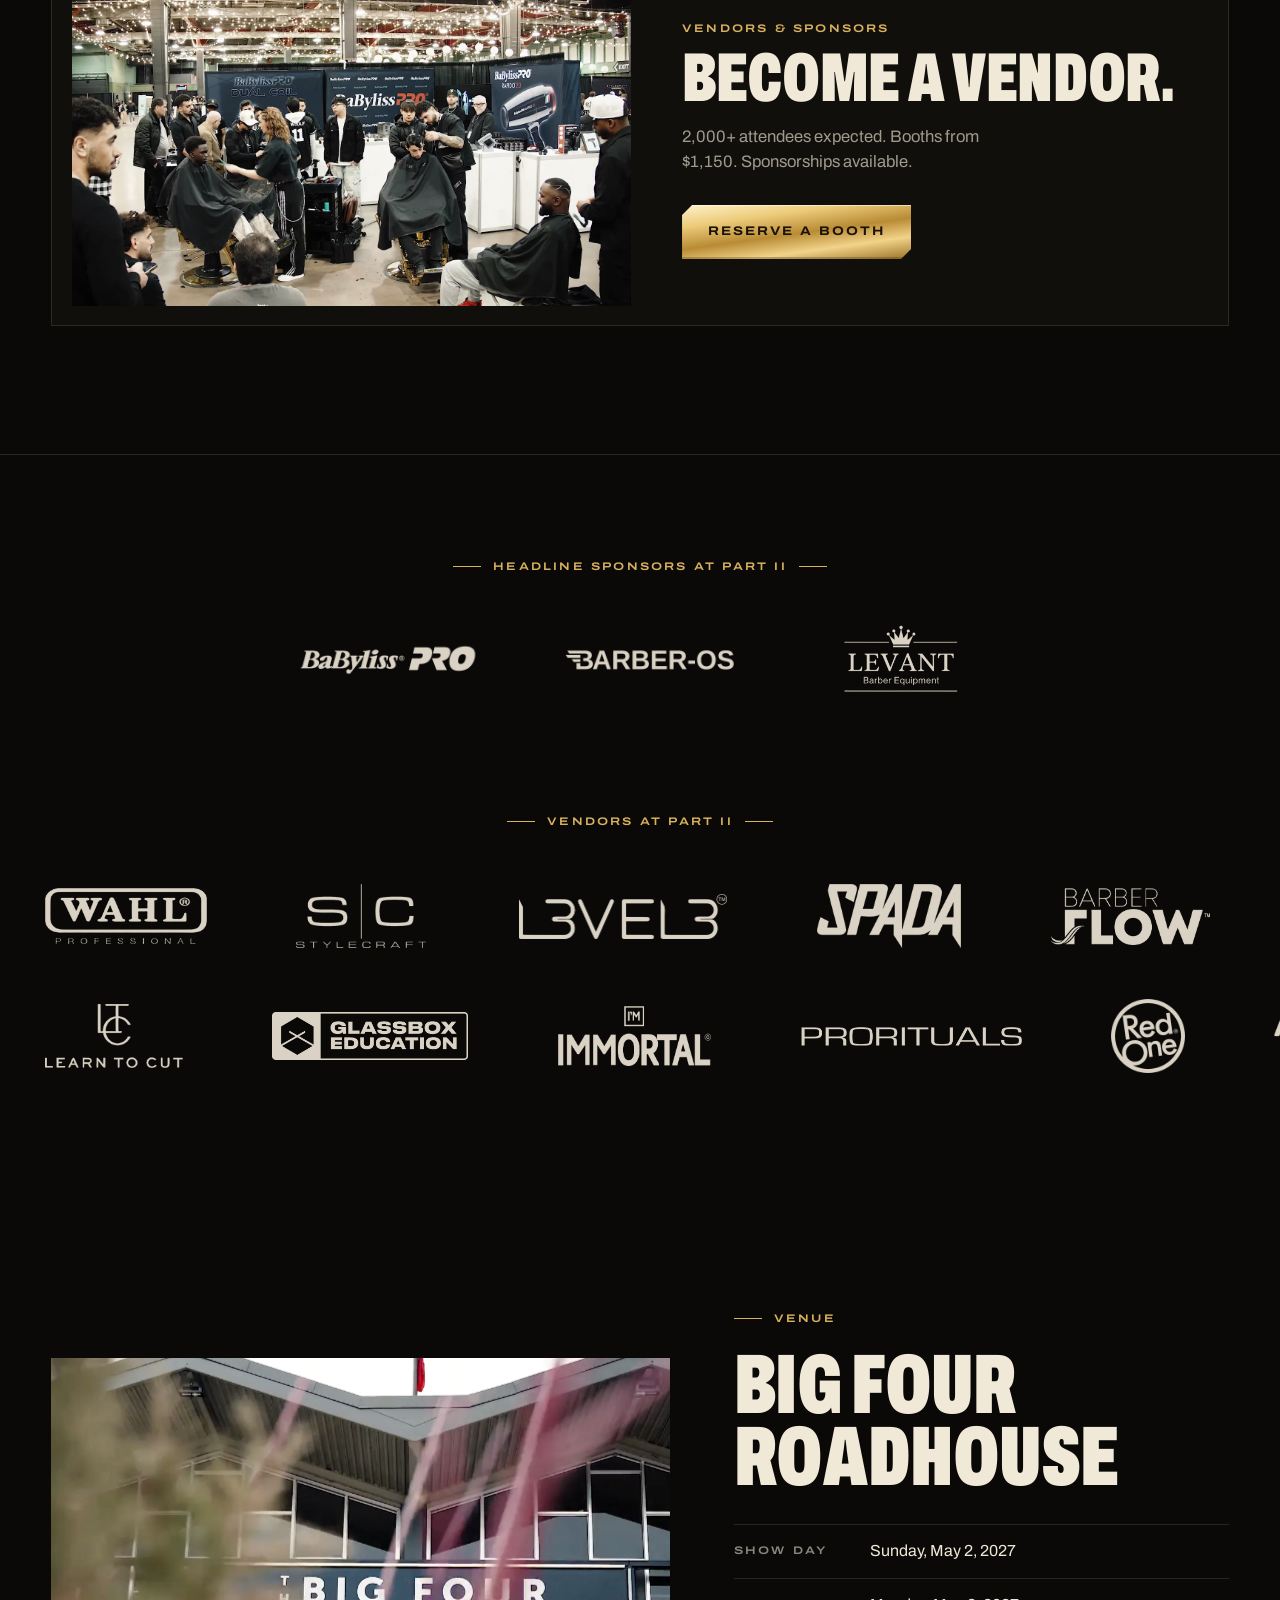
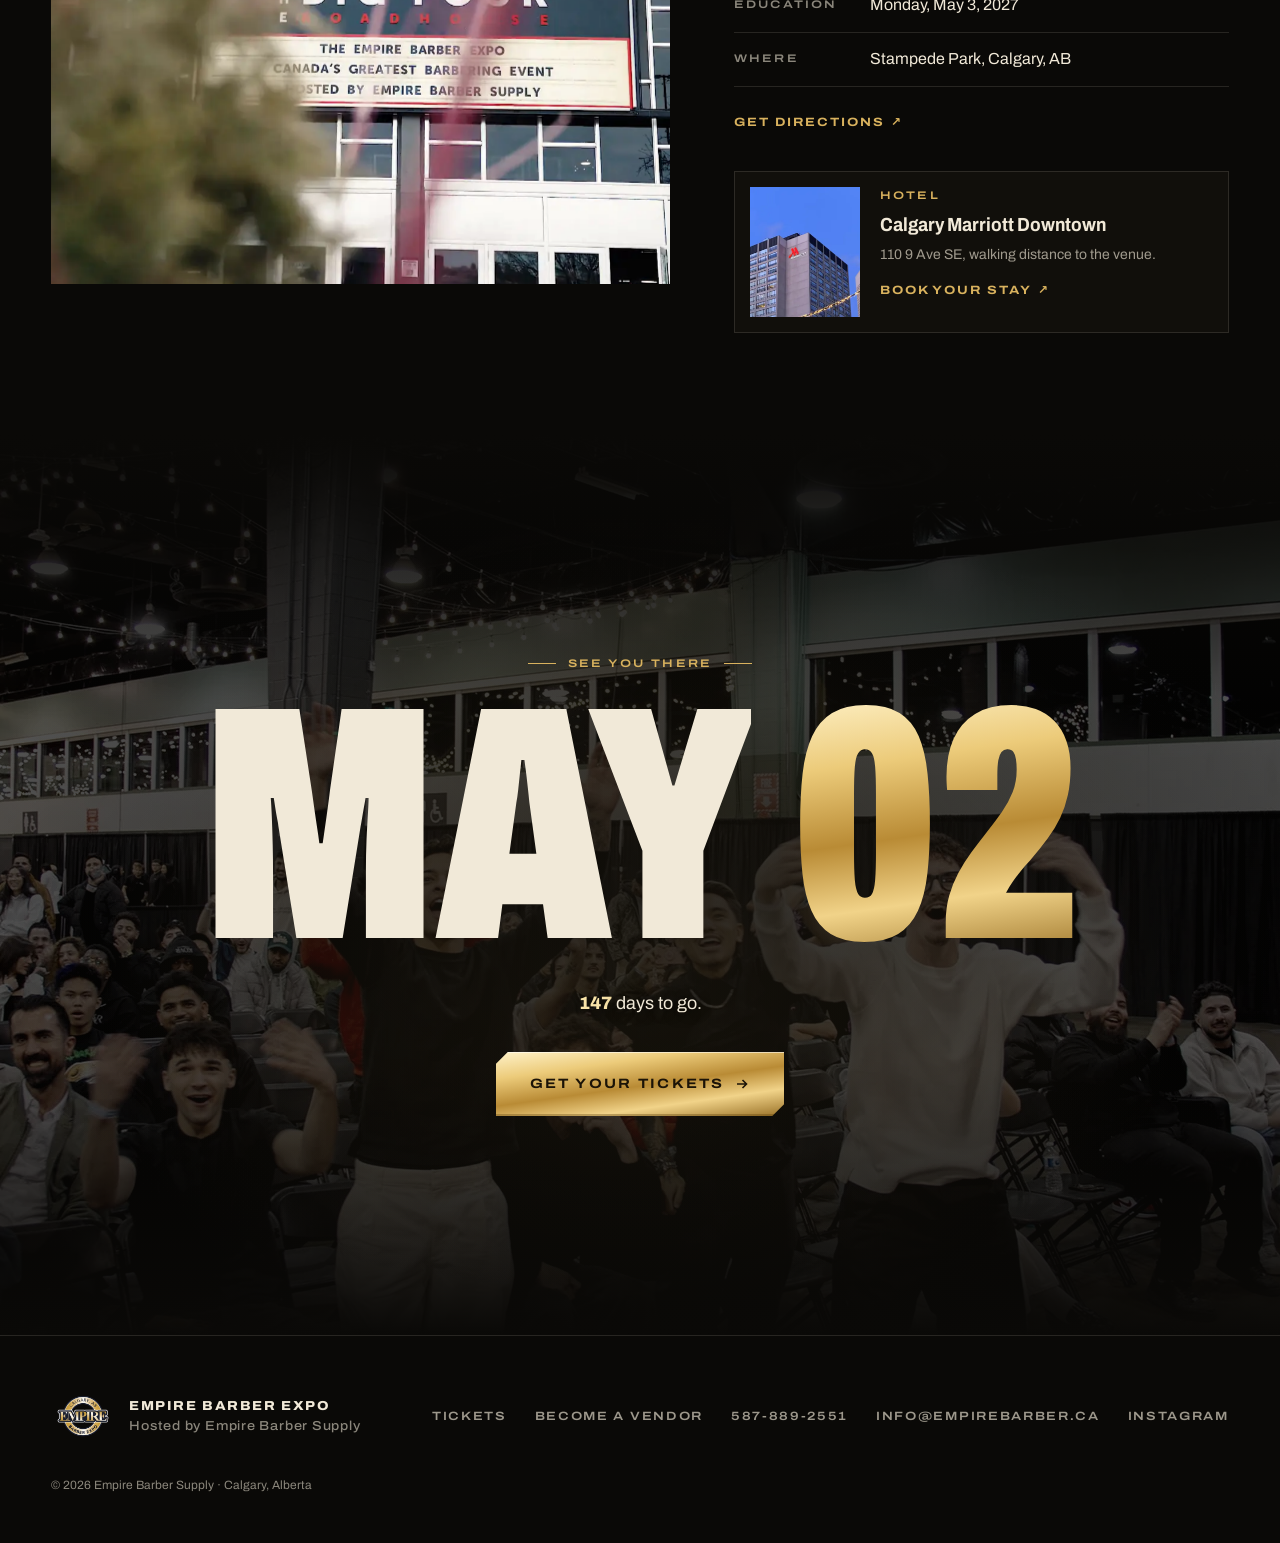
==== commit 8aaf4f8f: "Expo page: 2027 lineup teaser, simpler schedule, ticket order, bigger vendor block - Shadow-figure t" ====
--- a/expo-2027-preview-lyqui6/index.html
+++ b/expo-2027-preview-lyqui6/index.html
@@ -17,7 +17,7 @@
   <link rel="preconnect" href="https://fonts.gstatic.com" crossorigin>
   <link href="https://fonts.googleapis.com/css2?family=Archivo:wdth,wght@62..125,100..900&family=Instrument+Serif:ital@0;1&display=swap" rel="stylesheet">
   <link rel="preload" as="image" href="../assets/img/hero-poster.webp">
-  <link rel="stylesheet" href="../assets/css/main.css?v=16">
+  <link rel="stylesheet" href="../assets/css/main.css?v=19">
 </head>
 <body>
   <a class="skip" href="#main">Skip to content</a>
@@ -264,17 +264,33 @@
     <!-- ============ LINEUP ============ -->
     <section class="lineup" id="lineup">
       <div class="lineup-head">
-        <p class="eyebrow">2026 educators</p>
-        <h2 class="display h-xl">The Part II<br><em class="serif-gold">lineup.</em></h2>
-      </div>
-
-      <div class="lineup-soon">
-        <div class="qm-row" aria-hidden="true"><span>?</span><span>?</span><span>?</span></div>
-        <p class="soon-text">The 2027 educator lineup will be <em>announced soon.</em></p>
-      </div>
+        <p class="eyebrow">2027 educators</p>
+        <h2 class="display h-xl">The Part III<br><em class="serif-gold">lineup.</em></h2>
+        <p class="tba-soon"><span class="live-dot" aria-hidden="true"></span>Revealing soon</p>
+      </div>
+
+      <!-- Shadow figures stand in for the 2027 educators until the lineup drops -->
+      <svg class="sr-defs" width="0" height="0" aria-hidden="true" focusable="false">
+        <defs>
+          <linearGradient id="tba-fill" x1="0" y1="0" x2="0" y2="1">
+            <stop offset="0" stop-color="#1c1813"/>
+            <stop offset="1" stop-color="#0a0907"/>
+          </linearGradient>
+          <symbol id="tba-figure" viewBox="0 0 400 500">
+            <path fill="url(#tba-fill)" stroke="rgba(217, 178, 94, 0.32)" stroke-width="1.5" d="M200 96c-46 0-80 38-80 88 0 34 14 62 36 78v22c0 12-8 22-20 26-58 16-96 40-114 88L0 500h400l-22-102c-18-48-56-72-114-88-12-4-20-14-20-26v-22c22-16 36-44 36-78 0-50-34-88-80-88z"/>
+          </symbol>
+        </defs>
+      </svg>
+      <ul class="tba-row" data-reveal aria-label="2027 educators, to be announced">
+          <li class="tba" style="--i:0"><svg viewBox="0 0 400 500" aria-hidden="true"><use href="#tba-figure"/></svg><span aria-hidden="true">?</span></li>
+          <li class="tba" style="--i:1"><svg viewBox="0 0 400 500" aria-hidden="true"><use href="#tba-figure"/></svg><span aria-hidden="true">?</span></li>
+          <li class="tba" style="--i:2"><svg viewBox="0 0 400 500" aria-hidden="true"><use href="#tba-figure"/></svg><span aria-hidden="true">?</span></li>
+          <li class="tba" style="--i:3"><svg viewBox="0 0 400 500" aria-hidden="true"><use href="#tba-figure"/></svg><span aria-hidden="true">?</span></li>
+          <li class="tba" style="--i:4"><svg viewBox="0 0 400 500" aria-hidden="true"><use href="#tba-figure"/></svg><span aria-hidden="true">?</span></li>
+      </ul>
 
       <div class="poster" data-poster>
-        <p class="poster-cap">Educators · Calgary · <time datetime="2026-04-12">April 12, 2026</time></p>
+        <p class="poster-cap">Part II educators · Calgary · <time datetime="2026-04-12">April 12, 2026</time></p>
         <!-- Equal billing: one size, one colour. Stars that land at a line break are hidden by JS. -->
         <ul class="poster-names" translate="no" data-poster-names>
           <li><a data-person="chris-bossio" href="https://www.instagram.com/bossiocuts/" target="_blank" rel="noopener">Chris Bossio</a></li>
@@ -332,30 +348,14 @@
           <p class="label">Show day · Sunday, May 2</p>
           <h3 class="display">Main Expo Day</h3>
           <ol>
-            <li><span class="when">All day</span><span>Trade show floor with the industry’s top brands, plus giveaways</span></li>
-            <li><span class="when">All day</span><span>Main stage education in barbering and hairstyling</span></li>
-            <li><time datetime="11:00/17:30">11 AM–5:30 PM</time><span>Eight competitions</span></li>
+            <li><time datetime="09:00">9 AM</time><span>Doors open</span></li>
+            <li><time datetime="10:00/19:00">10 AM–7 PM</time><span>Main stage education and competitions</span></li>
+            <li><span class="when">All day</span><span>Trade show floor</span></li>
             <li><span class="when">To close</span><span>Award ceremony</span></li>
           </ol>
         </div>
 
         <div class="set" data-reveal style="--d:100ms">
-          <p class="label">Competitions · Sunday, May 2</p>
-          <h3 class="display">The Run of Show</h3>
-          <ol>
-            <li><time datetime="11:00/11:45">11:00–11:45 AM</time><span>Category to be announced · 45 min</span></li>
-            <li><time datetime="12:00/12:45">12:00–12:45 PM</time><span>Category to be announced · 45 min</span></li>
-            <li><time datetime="13:00/13:30">1:00–1:30 PM</time><span>Tag Team · Dynamic Duo Battle · 30 min</span></li>
-            <li><time datetime="13:45/14:00">1:45–2:00 PM</time><span>Speed Fade · Fade Frenzy · 15 min</span></li>
-            <li><time datetime="14:15/14:55">2:15–2:55 PM</time><span>Traditional · Traditional Clash · 40 min</span></li>
-            <li><time datetime="15:10/15:50">3:10–3:50 PM</time><span>Creative Design · 40 min</span></li>
-            <li><time datetime="16:05/16:35">4:05–4:35 PM</time><span>Speed Rookie Barber · 30 min</span></li>
-            <li><time datetime="16:50/17:30">4:50–5:30 PM</time><span>Hair &amp; Beard · 40 min</span></li>
-          </ol>
-          <p class="note">Trophies and tools for the top three, plus cash for 1st and 2nd.</p>
-        </div>
-
-        <div class="set" data-reveal style="--d:200ms">
           <p class="label">New · Monday, May 3</p>
           <h3 class="display">Education Day</h3>
           <ol>
@@ -399,6 +399,23 @@
 
         <article class="ticket" data-tilt>
           <div class="t-main">
+            <p class="label">Competitors · Sun, May 2</p>
+            <h3 class="display">Compete</h3>
+            <p class="t-price"><strong>$150</strong><span>Competition, general<br>admission + model</span></p>
+            <ul>
+              <li>Your entry into the competition</li>
+              <li>Your own expo entry for the day</li>
+              <li>Expo entry for your model</li>
+              <li>Prizes for the top three</li>
+            </ul>
+            <a class="btn btn-ghost" href="#tickets" data-link="compete">Enter Competitions</a>
+          </div>
+          <div class="t-stub" aria-hidden="true"><span>Compete · Part III · 05.02.27</span></div>
+          <div class="t-sheen" aria-hidden="true"></div>
+        </article>
+
+        <article class="ticket" data-tilt>
+          <div class="t-main">
             <p class="label">New · Mon, May 3</p>
             <h3 class="display">Education<br>Day</h3>
             <p class="t-price"><strong>$150</strong><span>Early bird<br>until Mar 31, 2027</span></p>
@@ -412,23 +429,6 @@
             <a class="btn btn-ghost" href="#tickets" data-link="education">Buy Education Day</a>
           </div>
           <div class="t-stub" aria-hidden="true"><span>Education Day · Part III · 05.03.27</span></div>
-          <div class="t-sheen" aria-hidden="true"></div>
-        </article>
-
-        <article class="ticket" data-tilt>
-          <div class="t-main">
-            <p class="label">Competitors · Sun, May 2</p>
-            <h3 class="display">Compete</h3>
-            <p class="t-price"><strong>$150</strong><span>Competition, general<br>admission + model</span></p>
-            <ul>
-              <li>Your entry into the competition</li>
-              <li>Your own expo entry for the day</li>
-              <li>Expo entry for your model</li>
-              <li>Prizes for the top three</li>
-            </ul>
-            <a class="btn btn-ghost" href="#tickets" data-link="compete">Enter Competitions</a>
-          </div>
-          <div class="t-stub" aria-hidden="true"><span>Compete · Part III · 05.02.27</span></div>
           <div class="t-sheen" aria-hidden="true"></div>
         </article>
       </div>
@@ -484,7 +484,6 @@
           <div><dt>Show day</dt><dd><time datetime="2027-05-02">Sunday, May 2, 2027</time></dd></div>
           <div><dt>Education</dt><dd><time datetime="2027-05-03">Monday, May 3, 2027</time></dd></div>
           <div><dt>Where</dt><dd>Stampede Park, Calgary, AB</dd></div>
-          <div><dt>Doors</dt><dd>9:00 AM at Part II</dd></div>
         </dl>
         <a class="text-link" href="https://www.google.com/maps/search/?api=1&amp;query=Big+Four+Roadhouse+Calgary" data-link="map">Get directions <span>↗</span></a>
 
@@ -503,7 +502,7 @@
     <!-- ============ FINALE ============ -->
     <section class="finale">
       <div class="finale-media" aria-hidden="true">
-        <img src="../assets/img/crowd-hype.webp" alt="" loading="lazy" decoding="async" width="1600" height="900">
+        <img src="../assets/img/finale-crowd.webp" alt="" loading="lazy" decoding="async" width="1600" height="900">
       </div>
       <div class="finale-inner">
         <p class="eyebrow center">See you there</p>
@@ -551,6 +550,6 @@
     <video controls playsinline preload="none" poster="../assets/img/hero-poster.webp" data-src="../assets/video/expo-2026-recap.mp4"></video>
   </dialog>
 
-  <script src="../assets/js/main.js?v=9" defer></script>
+  <script src="../assets/js/main.js?v=10" defer></script>
 </body>
 </html>
--- a/assets/css/main.css
+++ b/assets/css/main.css
@@ -1026,44 +1026,68 @@
 }
 .lineup-head .eyebrow { grid-column: 1 / -1; margin-bottom: 0; }
 
-.lineup-soon {
-  display: flex;
-  flex-direction: column;
+/* 2027 teaser: backlit shadow figures, one gold question mark each */
+.tba-soon {
+  display: inline-flex;
   align-items: center;
-  gap: clamp(8px, 1.5vw, 20px);
-  margin-bottom: clamp(56px, 7vw, 100px);
-  text-align: center;
-}
-.qm-row {
-  display: flex;
-  align-items: center;
-  justify-content: center;
-  gap: clamp(8px, 2vw, 32px);
-  font-family: var(--sans);
+  gap: 14px;
+  padding: 14px 22px;
+  border: 1px solid var(--line-gold);
+  border-radius: 999px;
+  background: rgba(217, 178, 94, 0.08);
+  font-size: clamp(16px, 1.6vw, 24px);
+  font-weight: 600;
+  font-stretch: 125%;
+  letter-spacing: 0.2em;
+  line-height: 1;
+  text-transform: uppercase;
+  color: var(--gold);
+  white-space: nowrap;
+}
+.sr-defs { position: absolute; width: 0; height: 0; overflow: hidden; }
+.tba-row {
+  display: grid;
+  grid-template-columns: repeat(5, minmax(0, 1fr));
+  gap: clamp(8px, 1.4vw, 20px);
+  margin-bottom: clamp(64px, 8vw, 120px);
+}
+.tba {
+  position: relative;
+  aspect-ratio: 4 / 5;
+  overflow: hidden;
+  container-type: inline-size;
+  background:
+    radial-gradient(ellipse 70% 55% at 50% 36%, rgba(217, 178, 94, 0.22), transparent 70%),
+    var(--ink-2);
+  box-shadow: 0 0 0 1px var(--line);
+  opacity: 0;
+  transform: translateY(24px);
+  transition: opacity 900ms ease, transform 1100ms var(--ease-out);
+  transition-delay: calc(var(--i, 0) * 90ms);
+}
+.tba:nth-child(even) { margin-top: 8%; }
+.tba svg {
+  position: absolute;
+  inset: auto 0 0;
+  width: 100%;
+  height: auto;
+}
+.tba span {
+  position: absolute;
+  left: 50%;
+  top: 37%;
+  translate: -50% -50%;
   font-weight: 900;
   font-stretch: 62%;
-  line-height: 0.8;
-  font-size: clamp(120px, 20vw, 340px);
-}
-.qm-row span {
+  font-size: 34cqi;
+  line-height: 1;
   background: var(--gold-metal);
   -webkit-background-clip: text;
   background-clip: text;
   color: transparent;
-  filter: drop-shadow(0 4px 24px rgba(10, 9, 7, 0.6));
-}
-.qm-row span:nth-child(1) { rotate: -9deg; font-size: 0.8em; }
-.qm-row span:nth-child(3) { rotate: 9deg; font-size: 0.8em; }
-.soon-text {
-  max-width: 18em;
-  font-size: clamp(24px, 3.6vw, 52px);
-  font-weight: 700;
-  font-stretch: 110%;
-  line-height: 1.12;
-  letter-spacing: -0.01em;
-  color: var(--bone);
-}
-.soon-text em { font-style: normal; color: var(--gold); }
+  filter: drop-shadow(0 4px 18px rgba(10, 9, 7, 0.7));
+}
+.tba-row.is-in .tba { opacity: 1; transform: none; }
 
 .poster {
   position: relative;
@@ -1385,11 +1409,13 @@
 
 .vendor-cta {
   display: grid;
-  grid-template-columns: 220px 1fr auto;
-  align-items: center;
-  gap: clamp(20px, 3vw, 44px);
+  grid-template-columns: minmax(0, 1.1fr) minmax(0, 1fr);
+  grid-template-areas: "media copy" "media action";
+  align-items: end;
+  column-gap: clamp(28px, 4vw, 72px);
+  row-gap: clamp(20px, 2.4vw, 32px);
   margin-top: clamp(18px, 2vw, 28px);
-  padding: 16px clamp(16px, 2vw, 28px) 16px 16px;
+  padding: clamp(16px, 1.6vw, 24px) clamp(20px, 3vw, 48px) clamp(16px, 1.6vw, 24px) clamp(16px, 1.6vw, 24px);
   background: var(--ink-2);
   box-shadow: inset 0 0 0 1px var(--line);
   opacity: 0;
@@ -1397,9 +1423,11 @@
   transition: opacity 700ms ease, transform 900ms var(--ease-out);
 }
 .vendor-cta.is-in { opacity: 1; transform: none; }
-.vendor-cta img { width: 220px; height: 140px; object-fit: cover; filter: saturate(0.8); }
-.vendor-cta h3 { margin: 8px 0; font-size: clamp(30px, 2.8vw, 46px); }
-.vendor-cta p:last-child { color: var(--mute); font-size: 15px; }
+.vendor-cta img { grid-area: media; width: 100%; height: 100%; min-height: clamp(260px, 26vw, 420px); object-fit: cover; filter: saturate(0.8); }
+.vendor-cta > div { grid-area: copy; }
+.vendor-cta .btn { grid-area: action; justify-self: start; align-self: start; }
+.vendor-cta h3 { margin: 12px 0 16px; font-size: clamp(44px, 5.4vw, 92px); }
+.vendor-cta p:last-child { max-width: 34ch; color: var(--mute); font-size: clamp(16px, 1.3vw, 19px); line-height: 1.5; }
 
 /* ---------- Brands ---------- */
 
@@ -1782,6 +1810,9 @@
   .wall-col:nth-child(n + 3) { display: none; }
 
   .lineup-head { grid-template-columns: 1fr; }
+  .tba-soon { justify-self: start; }
+  .tba-row { grid-template-columns: repeat(3, minmax(0, 1fr)); }
+  .tba:nth-child(n + 4) { display: none; }
   .poster-names { font-size: clamp(15px, 4.4vw, 22px); }
   .lineup-strip {
     display: flex;
@@ -1812,8 +1843,8 @@
   .tickets-head { grid-template-columns: 1fr; gap: 18px; }
   .ticket-row { grid-template-columns: 1fr; }
   .ticket { min-height: 0; }
-  .vendor-cta { grid-template-columns: 1fr; padding: 16px; }
-  .vendor-cta img { width: 100%; height: 180px; }
+  .vendor-cta { grid-template-columns: 1fr; grid-template-areas: "media" "copy" "action"; padding: 16px; }
+  .vendor-cta img { width: 100%; height: 220px; min-height: 0; }
   .vendor-cta .btn { justify-self: stretch; }
 
   .venue { grid-template-columns: 1fr; }
@@ -1839,6 +1870,7 @@
 
 @media (prefers-reduced-motion: reduce) {
   html { scroll-behavior: auto; }
+  .tba { opacity: 1; transform: none; transition: none; }
   .grain::before,
   .beam,
   .live-dot,
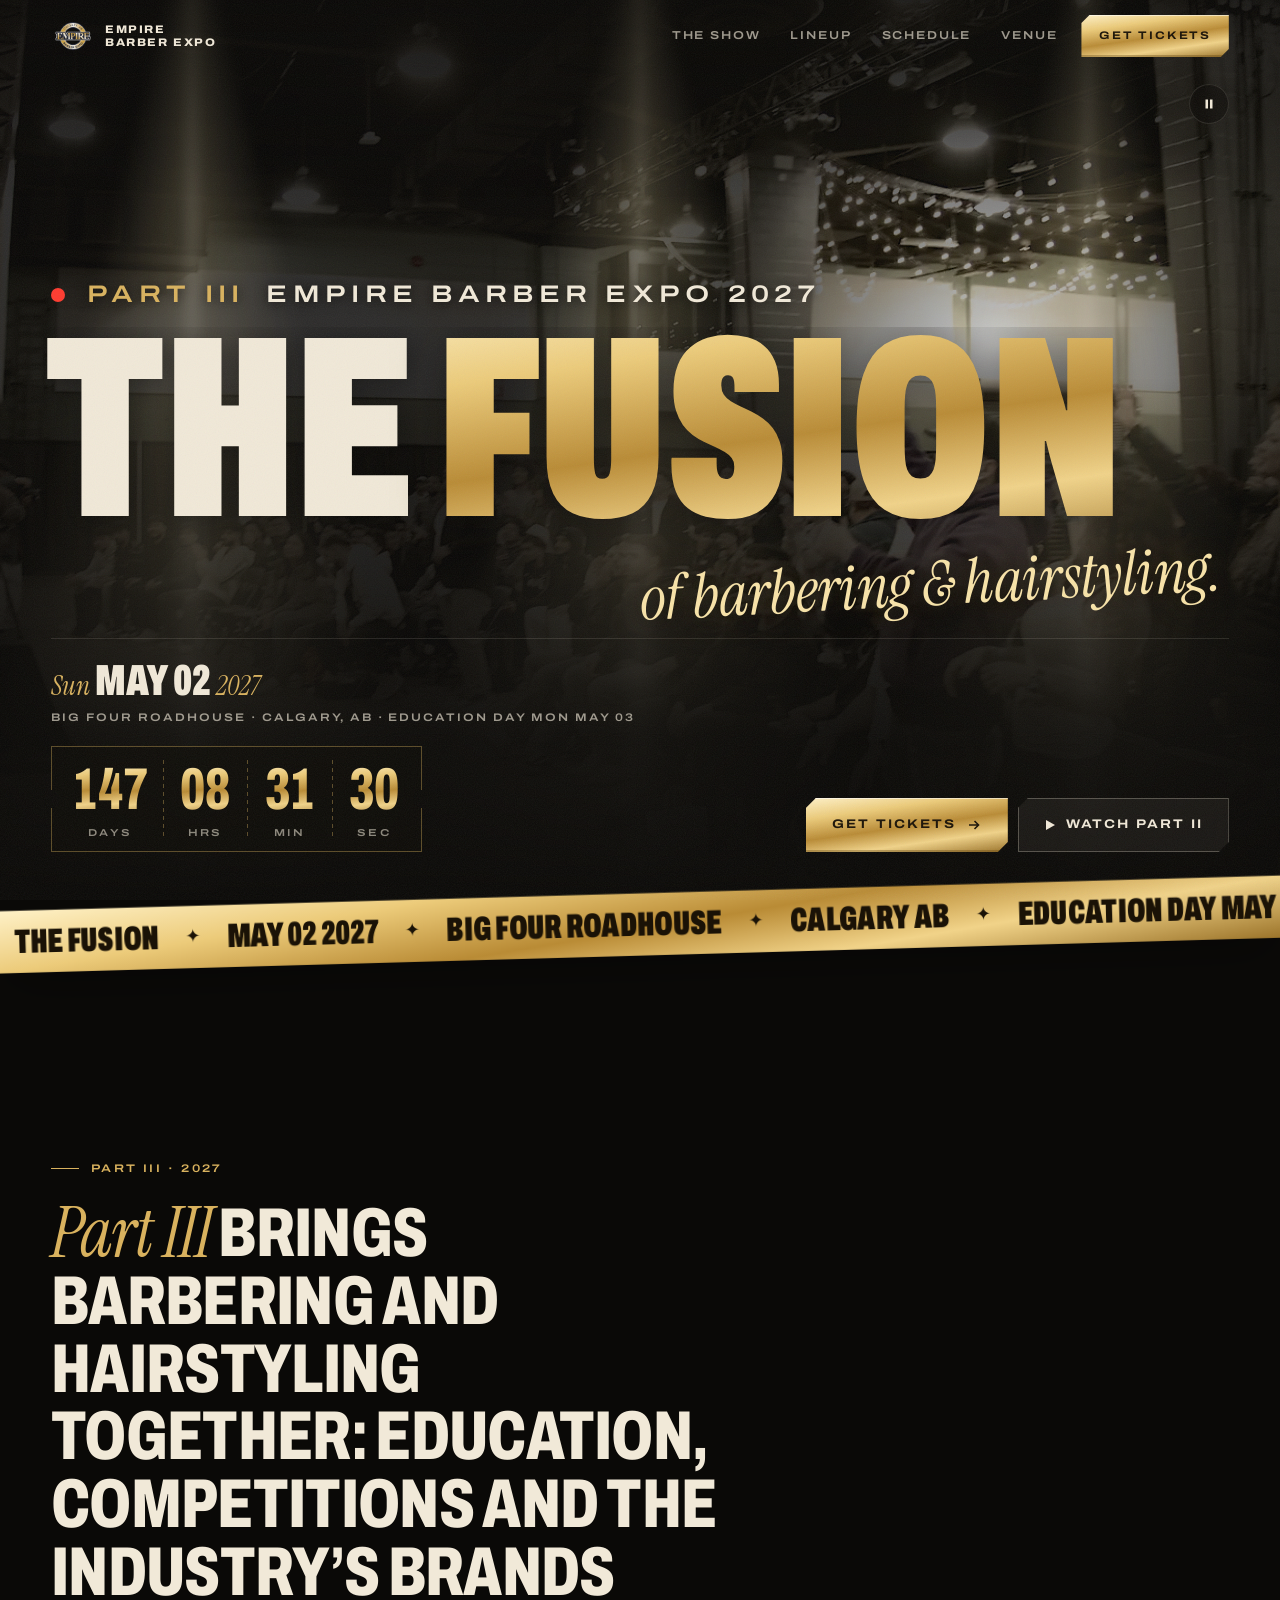
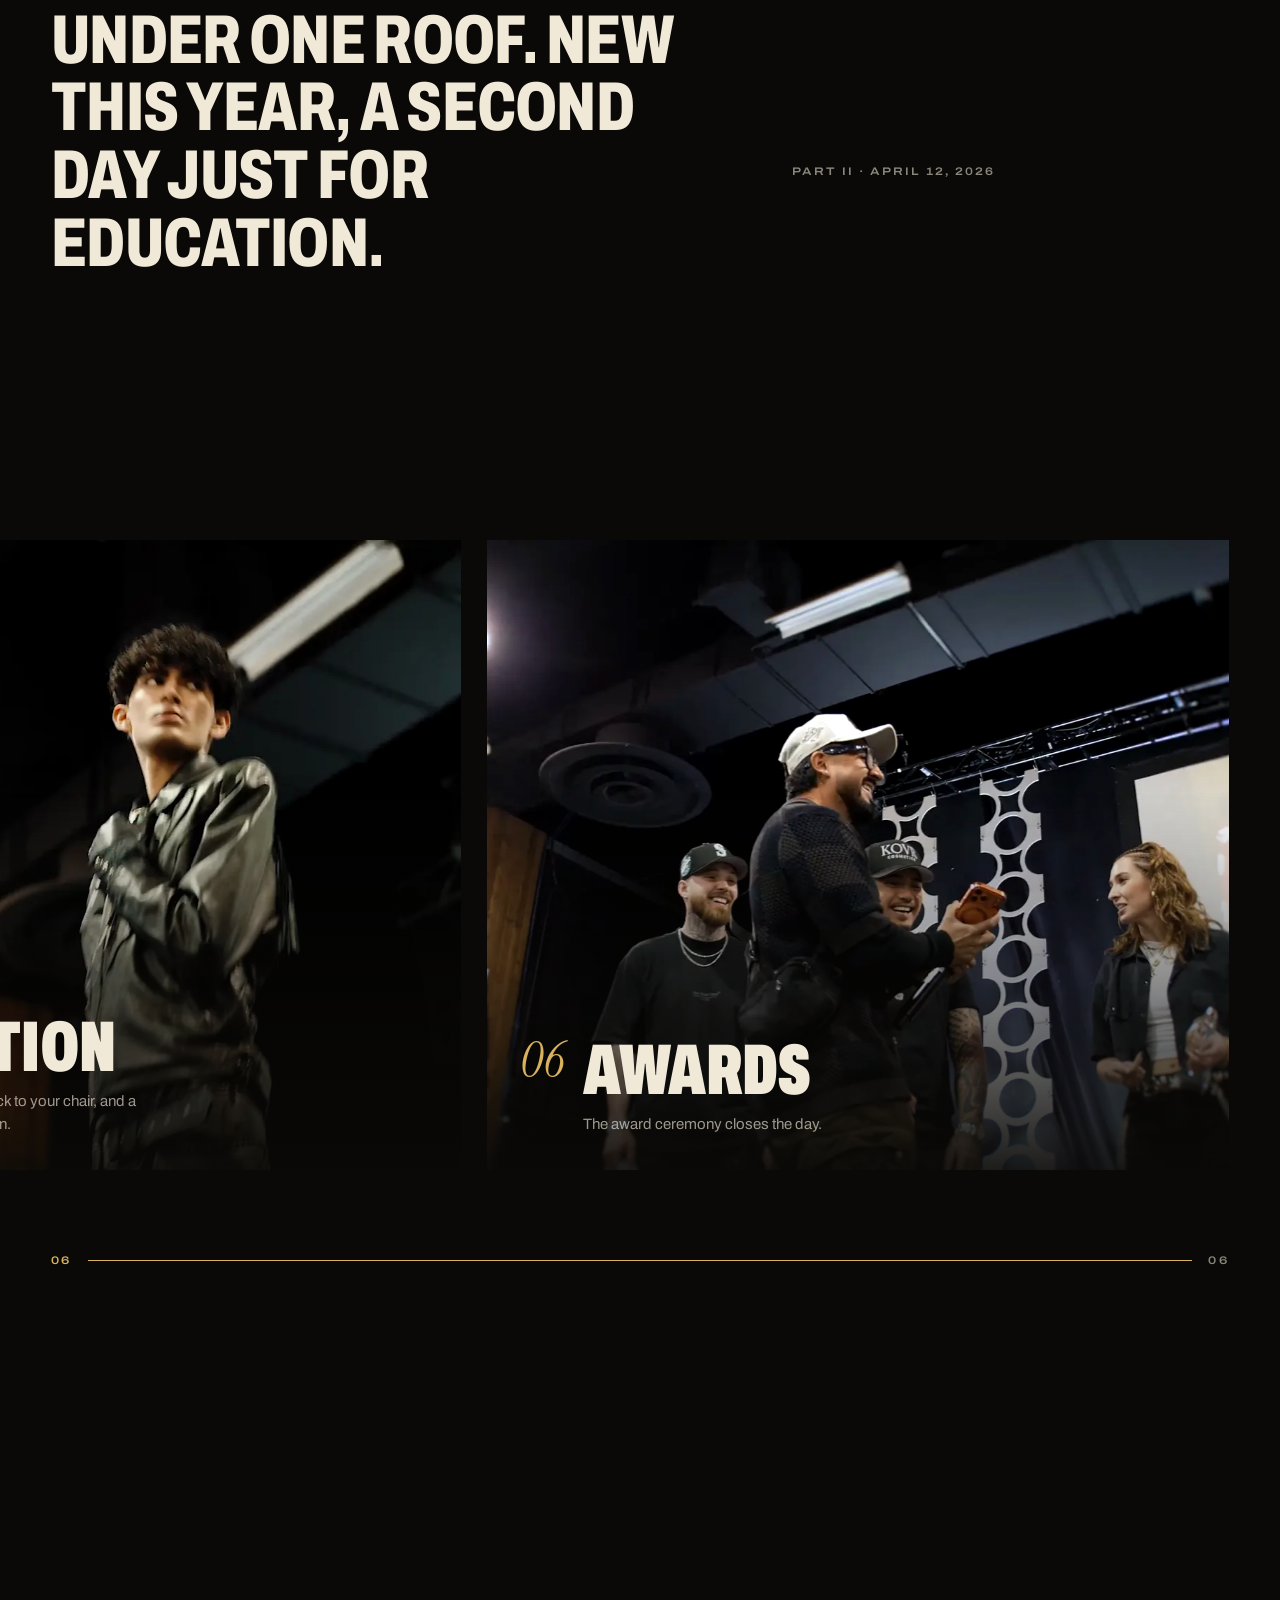
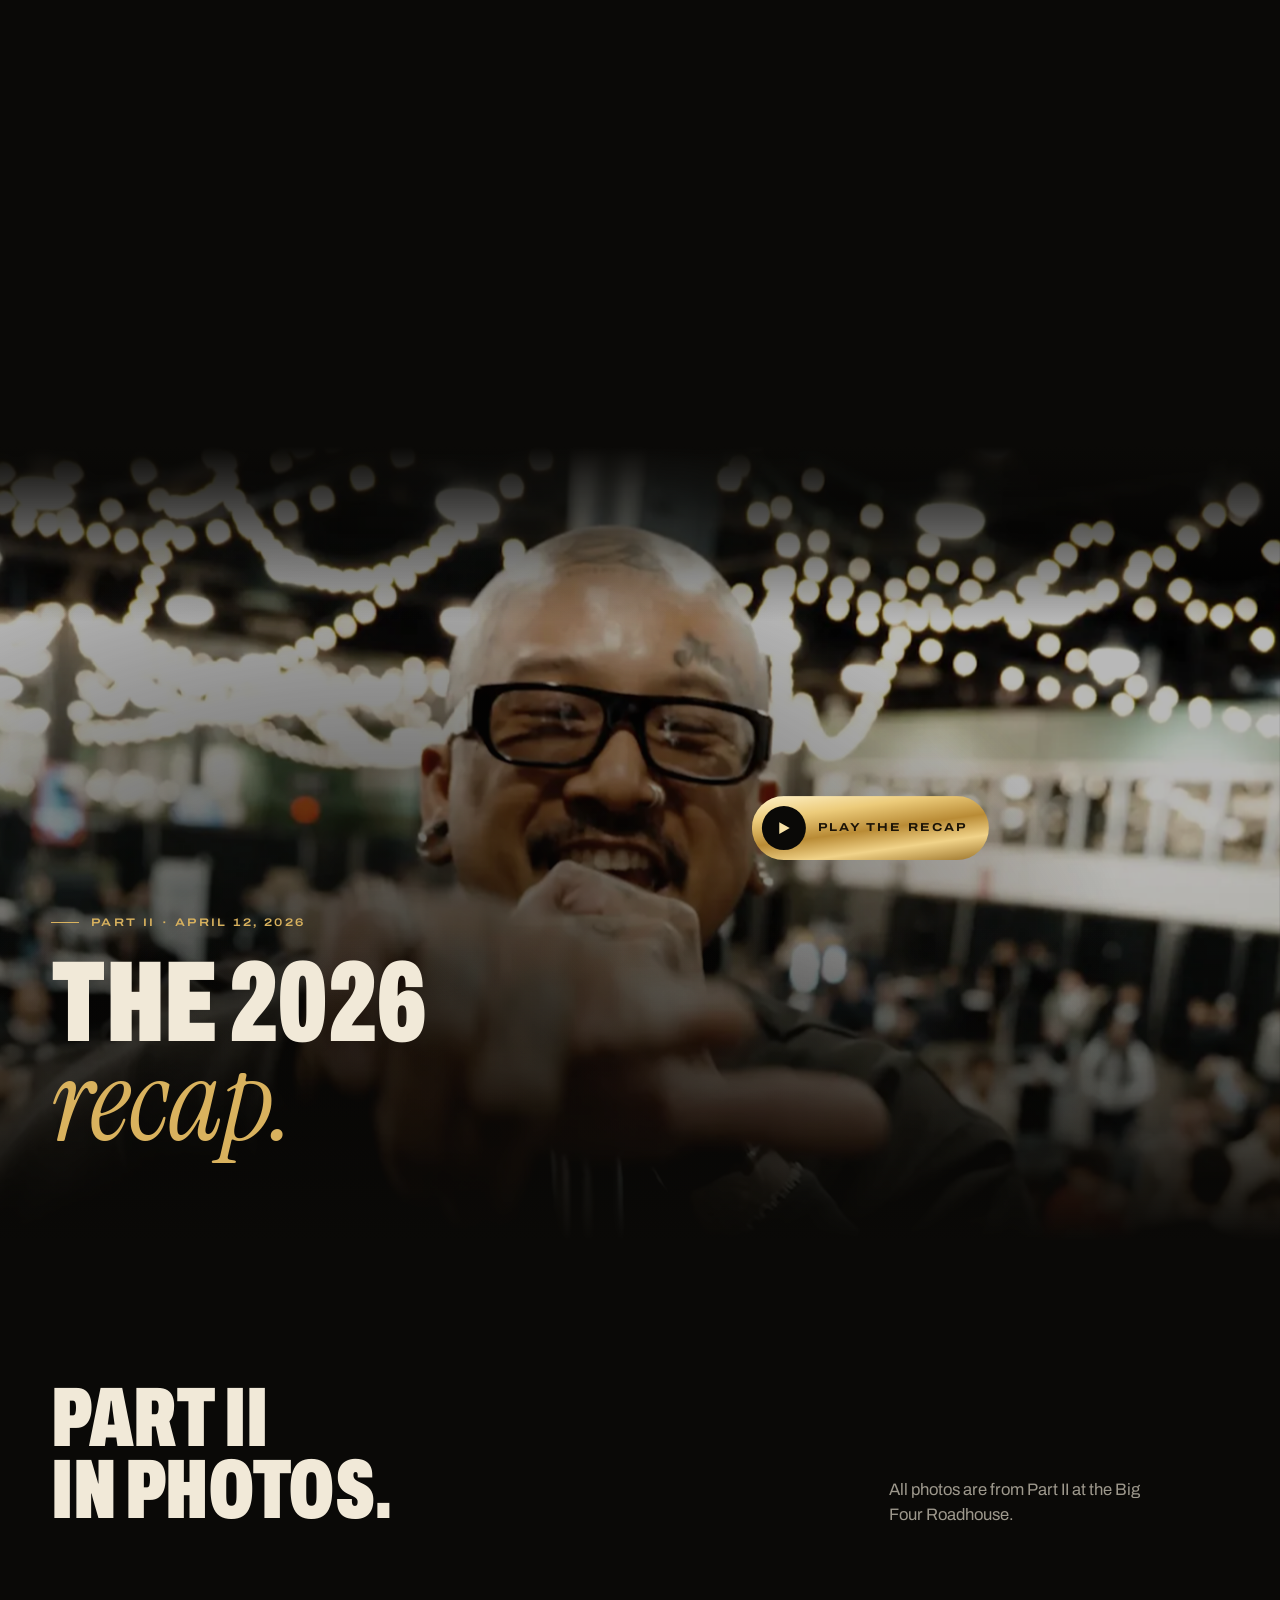
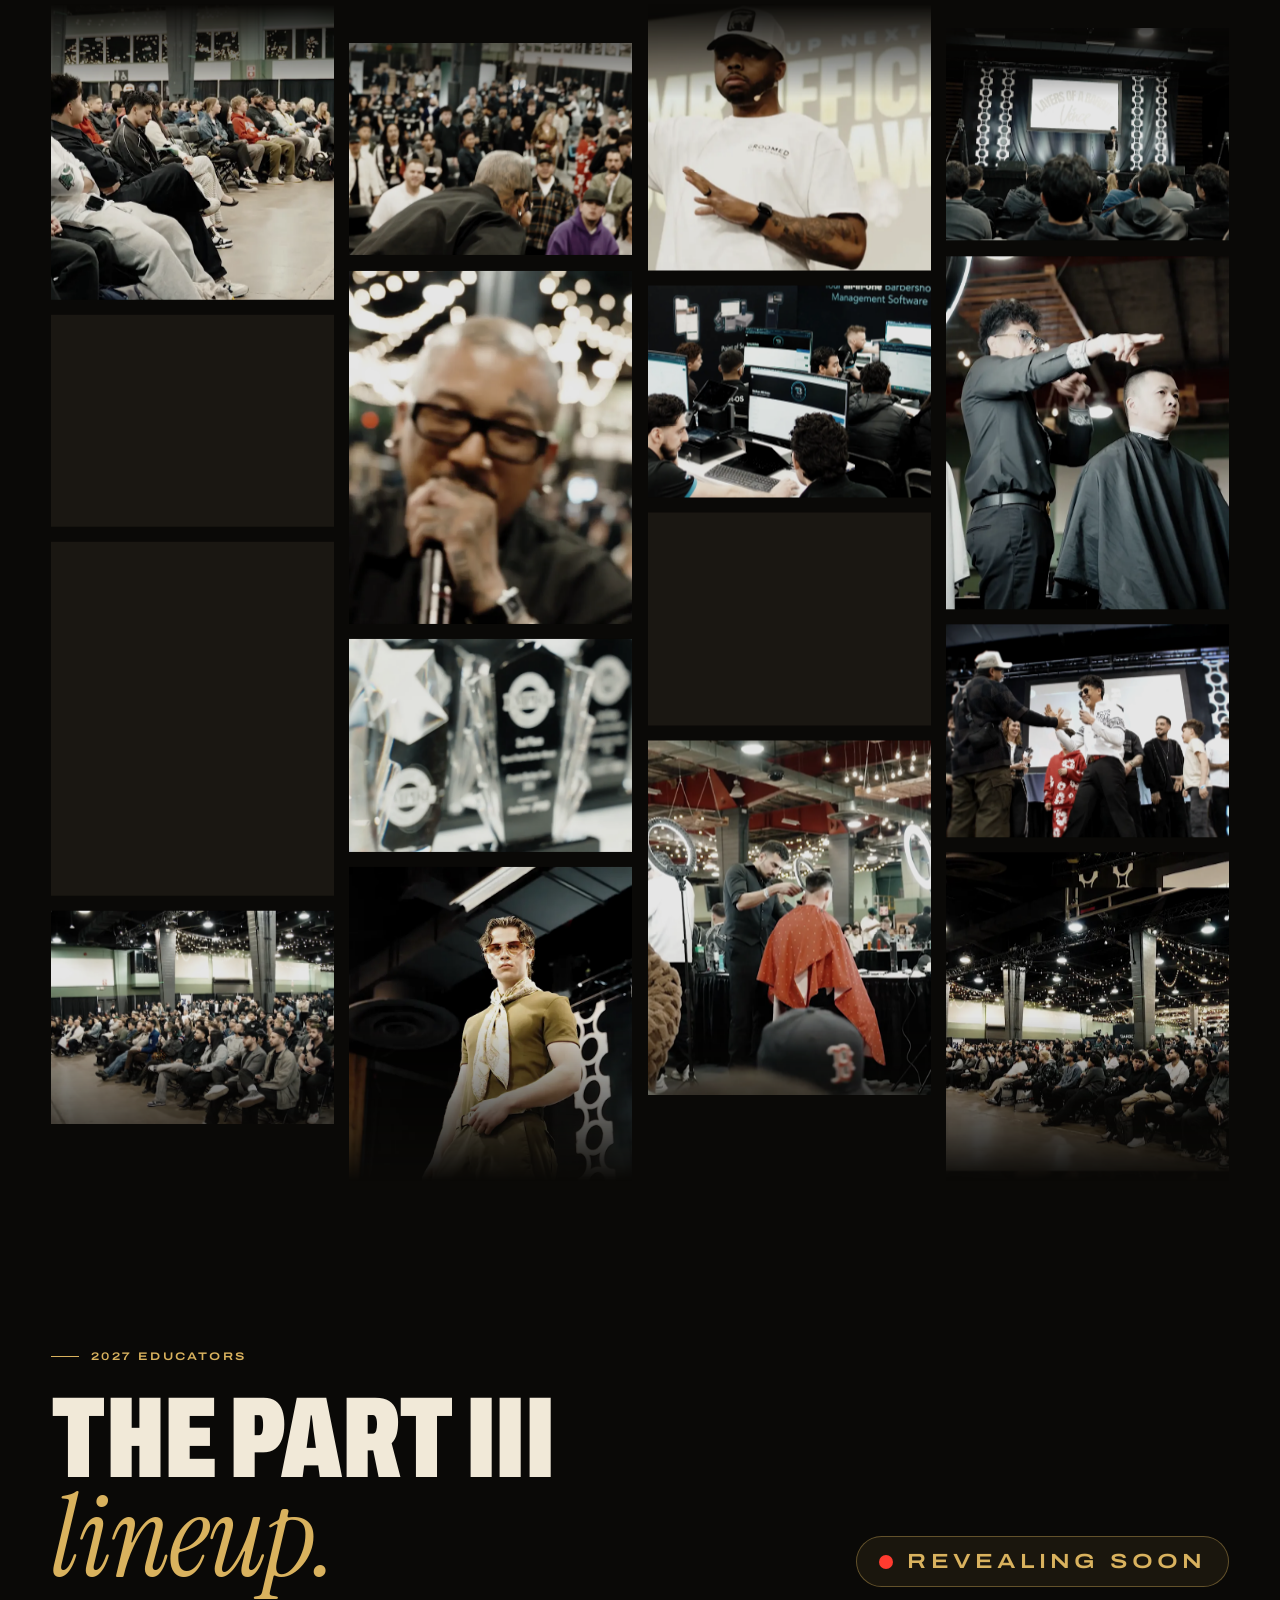
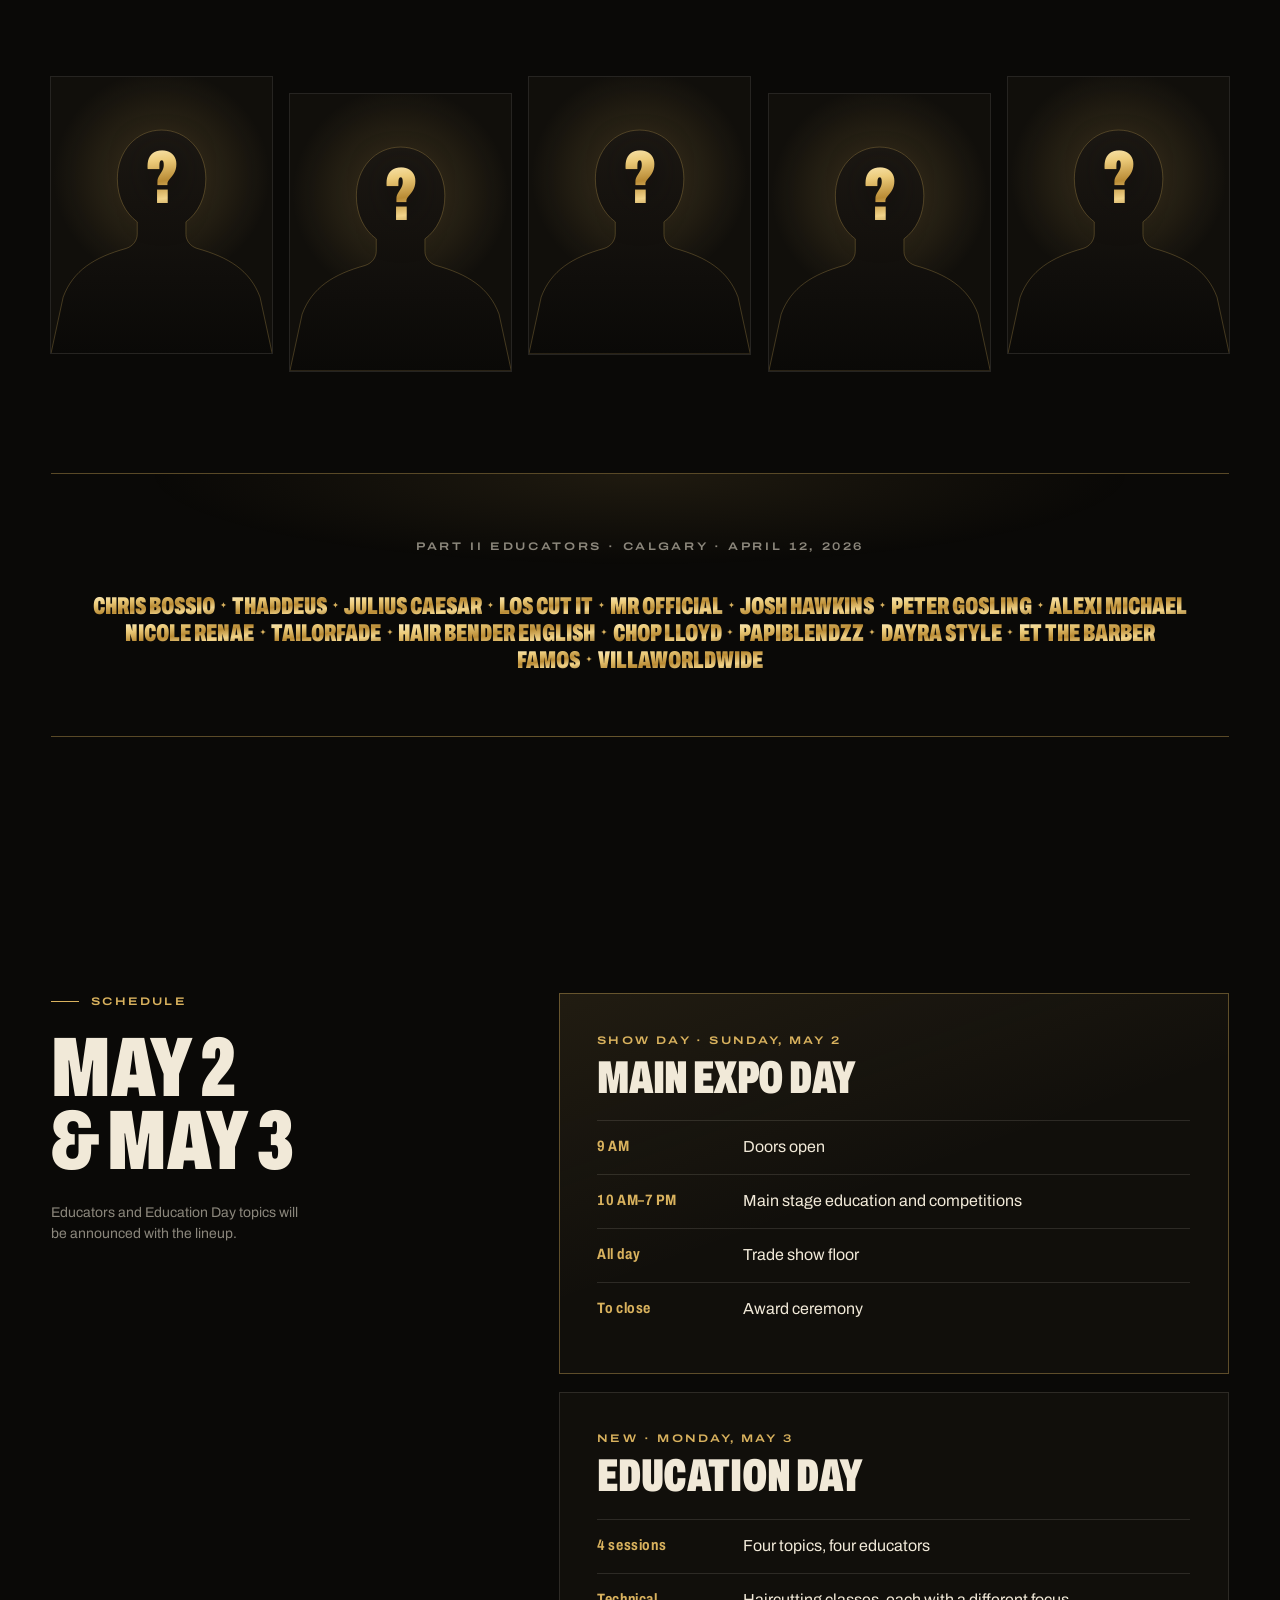
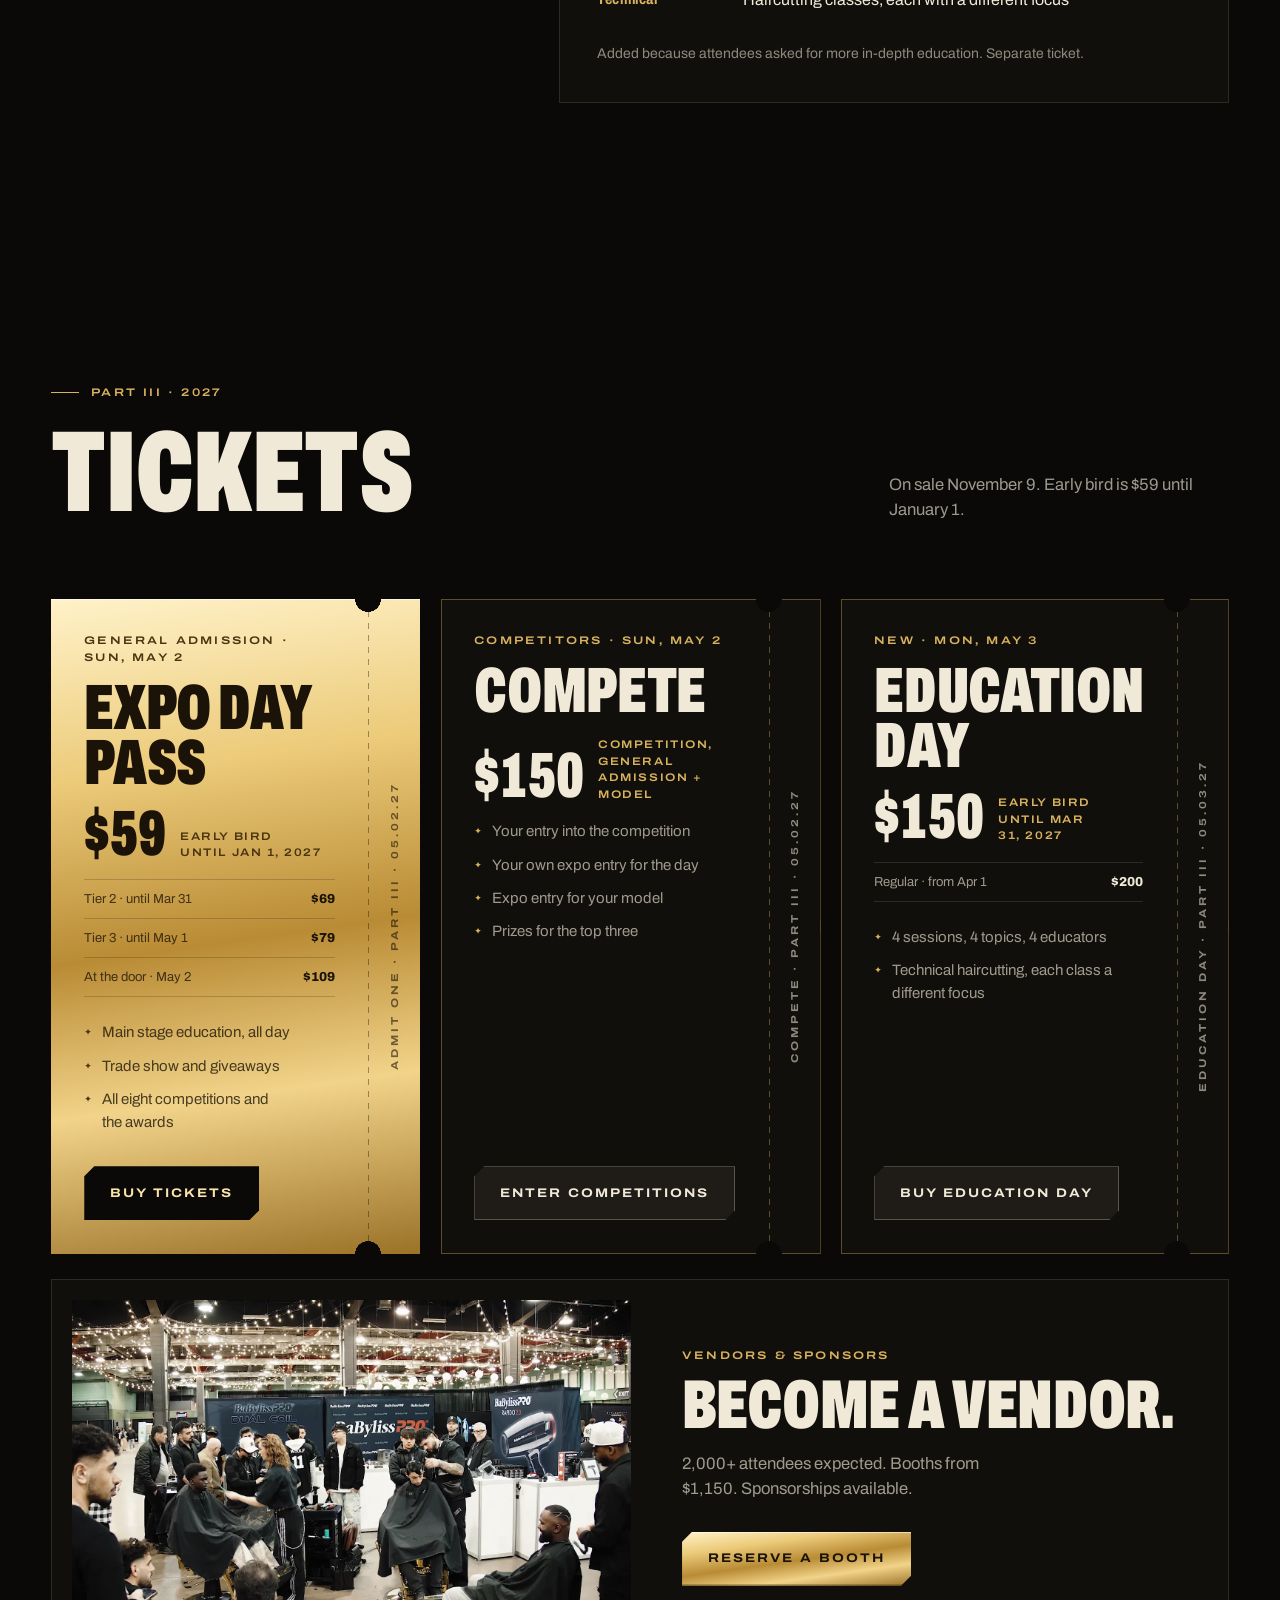
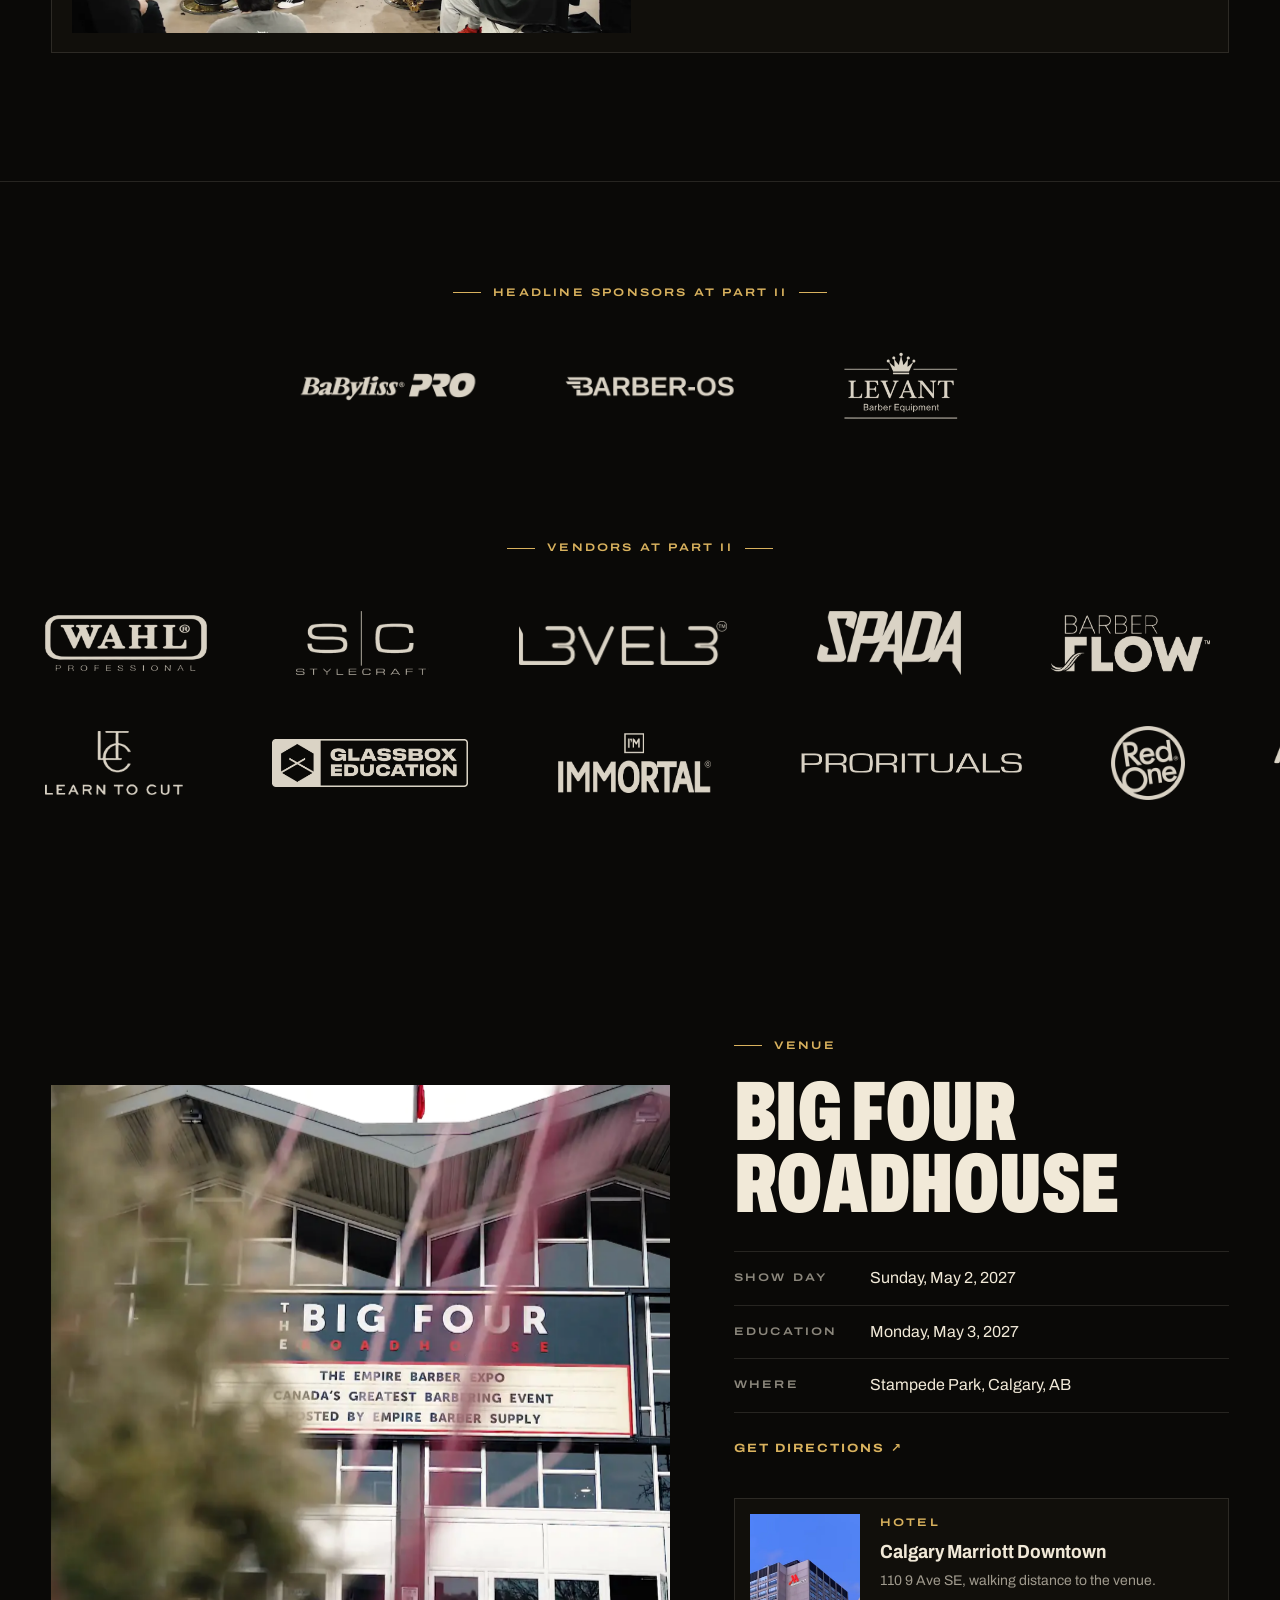
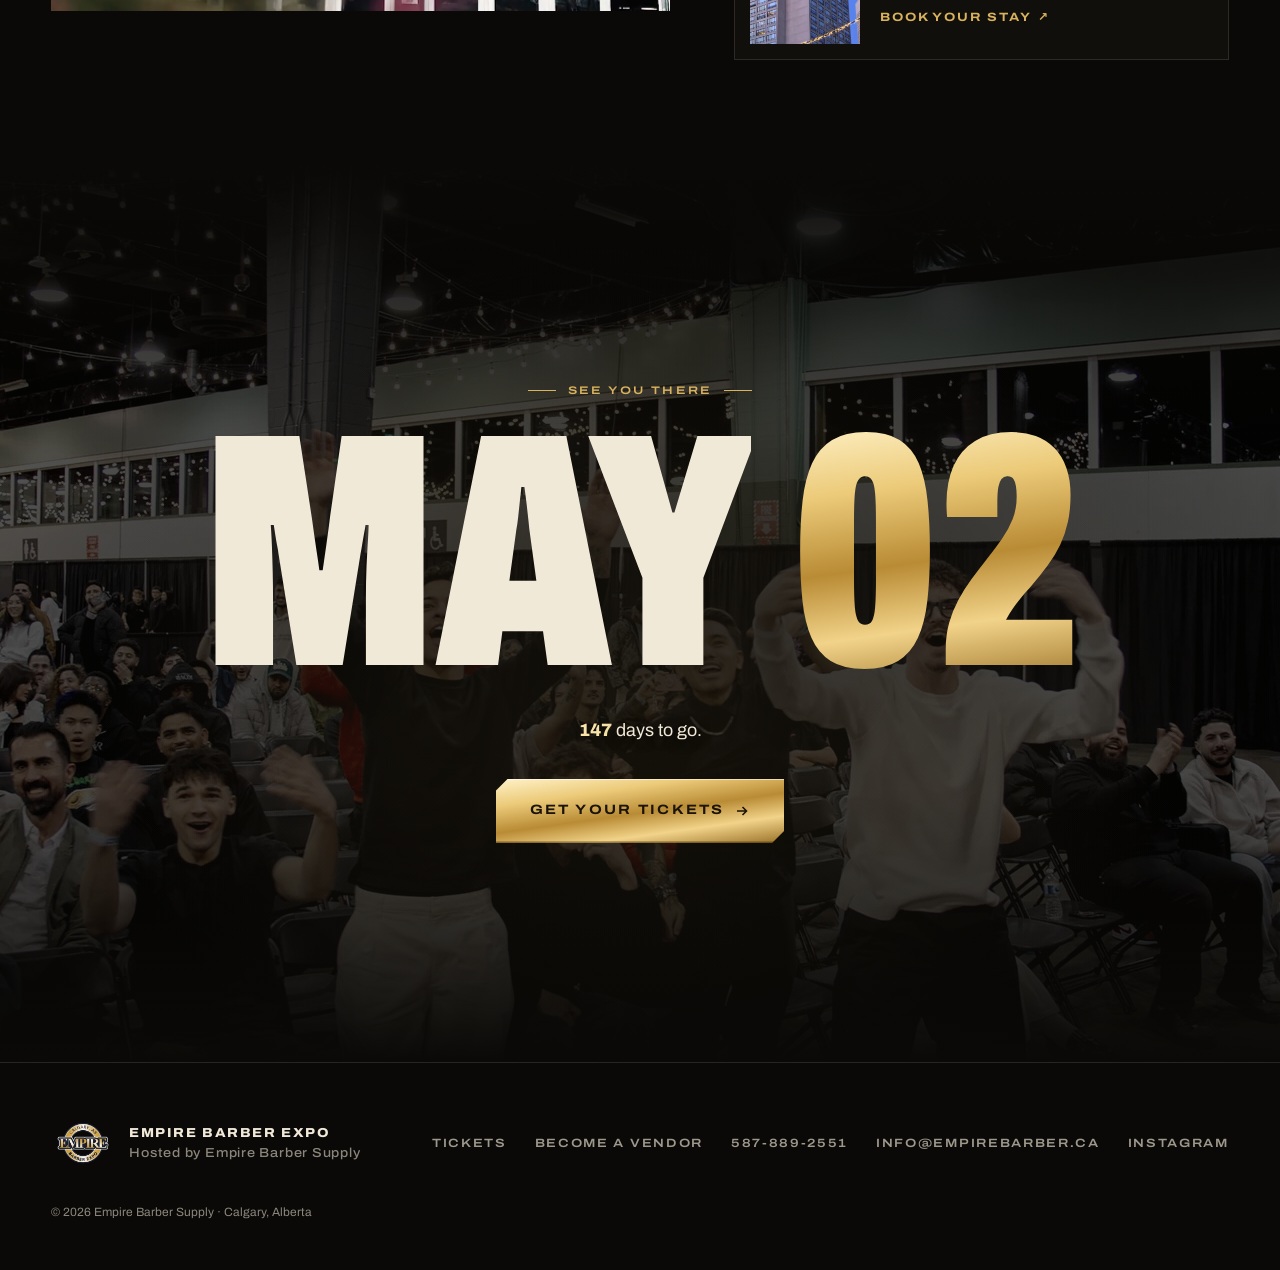
==== commit c09f8372: "Expo page: remove the stats row from the story section Co-Authored-By: Claude Opus 5.5 <noreply@anth" ====
--- a/expo-2027-preview-lyqui6/index.html
+++ b/expo-2027-preview-lyqui6/index.html
@@ -115,25 +115,6 @@
         <img src="../assets/img/story-crowd.webp" alt="Attendees seated in front of the main stage under string lights, with the exhibitor floor behind" loading="lazy" decoding="async" width="1600" height="702">
         <figcaption>Part II · <time datetime="2026-04-12">April 12, 2026</time></figcaption>
       </figure>
-      </div>
-
-      <div class="stats">
-        <div class="stat" data-reveal>
-          <p class="stat-num" data-fill="1,600">1,600</p>
-          <p class="stat-copy">Attendees in 2026</p>
-        </div>
-        <div class="stat" data-reveal style="--d:80ms">
-          <p class="stat-num" data-fill="45">45</p>
-          <p class="stat-copy">Vendors in 2026</p>
-        </div>
-        <div class="stat" data-reveal style="--d:160ms">
-          <p class="stat-num" data-fill="8">8</p>
-          <p class="stat-copy">Competitions on May 2</p>
-        </div>
-        <div class="stat" data-reveal style="--d:240ms">
-          <p class="stat-num" data-fill="2K+">2K+</p>
-          <p class="stat-copy">Attendees expected in 2027</p>
-        </div>
       </div>
     </section>
 
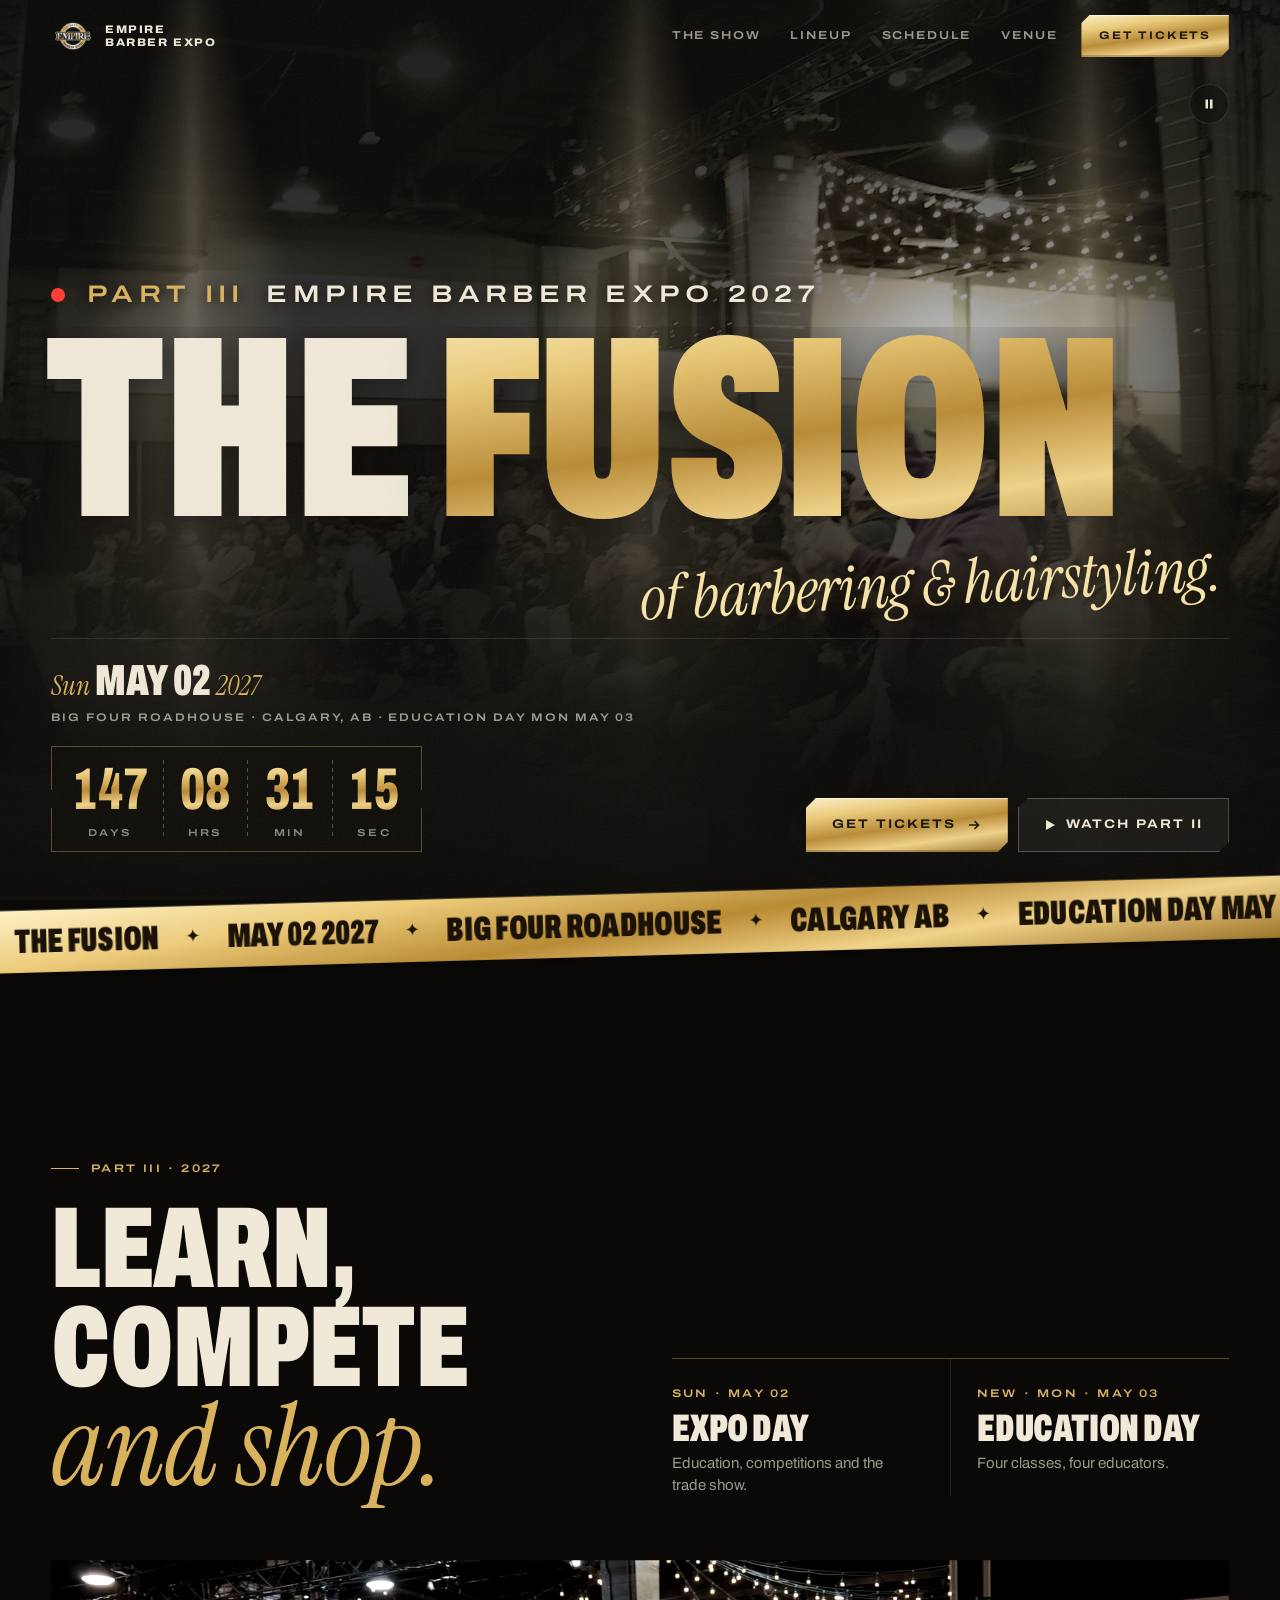
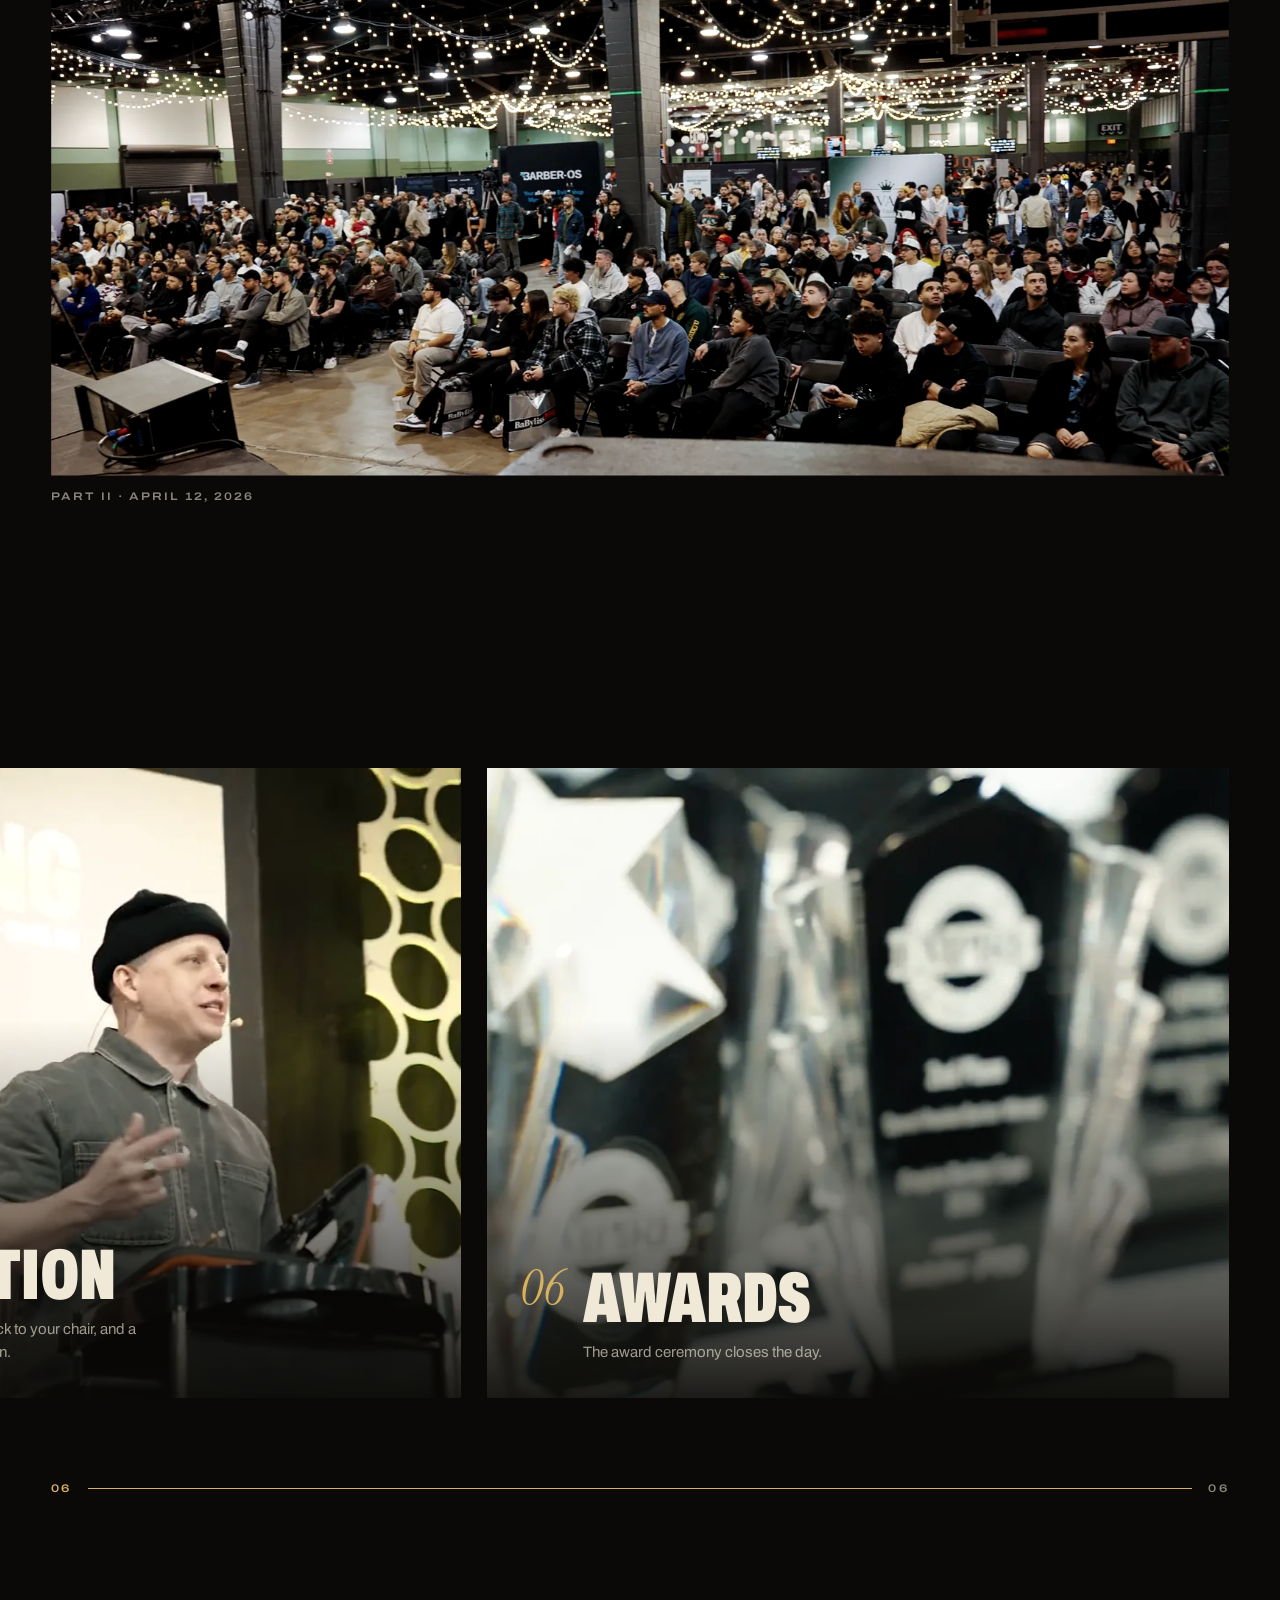
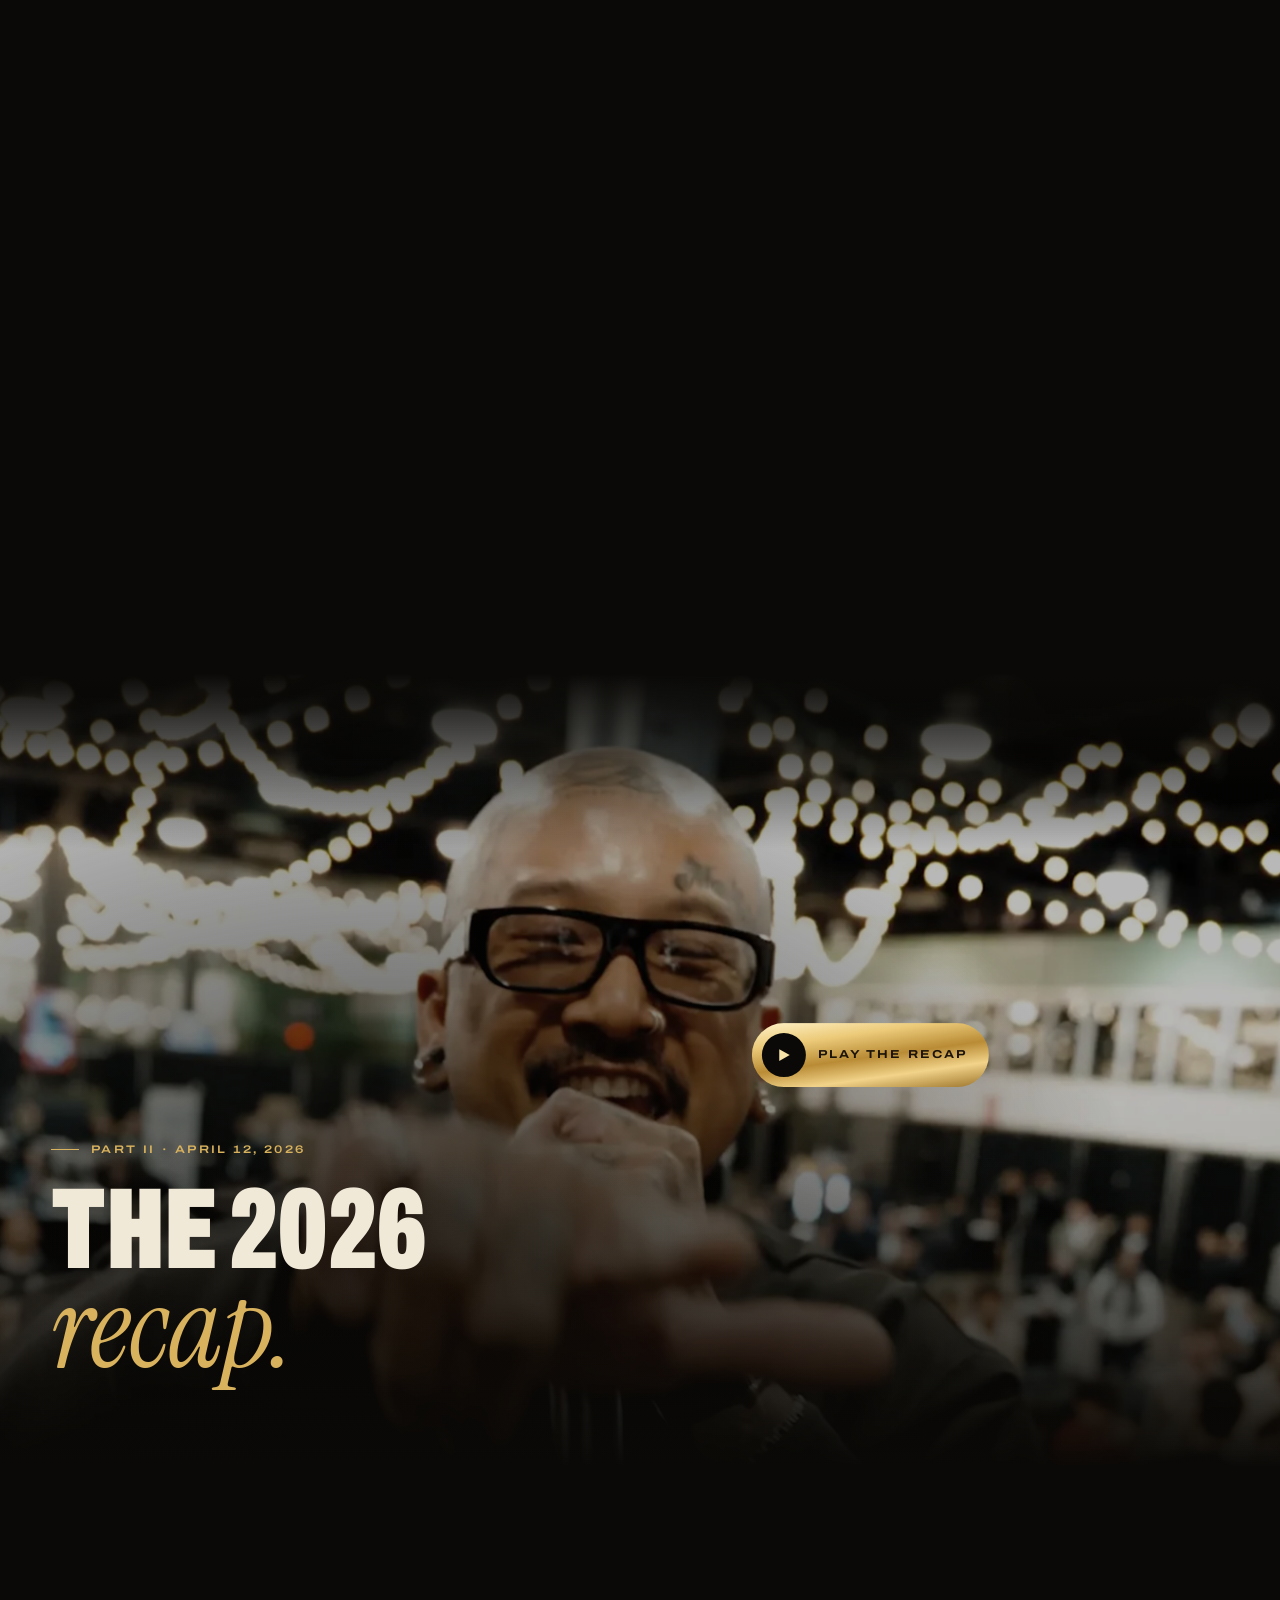
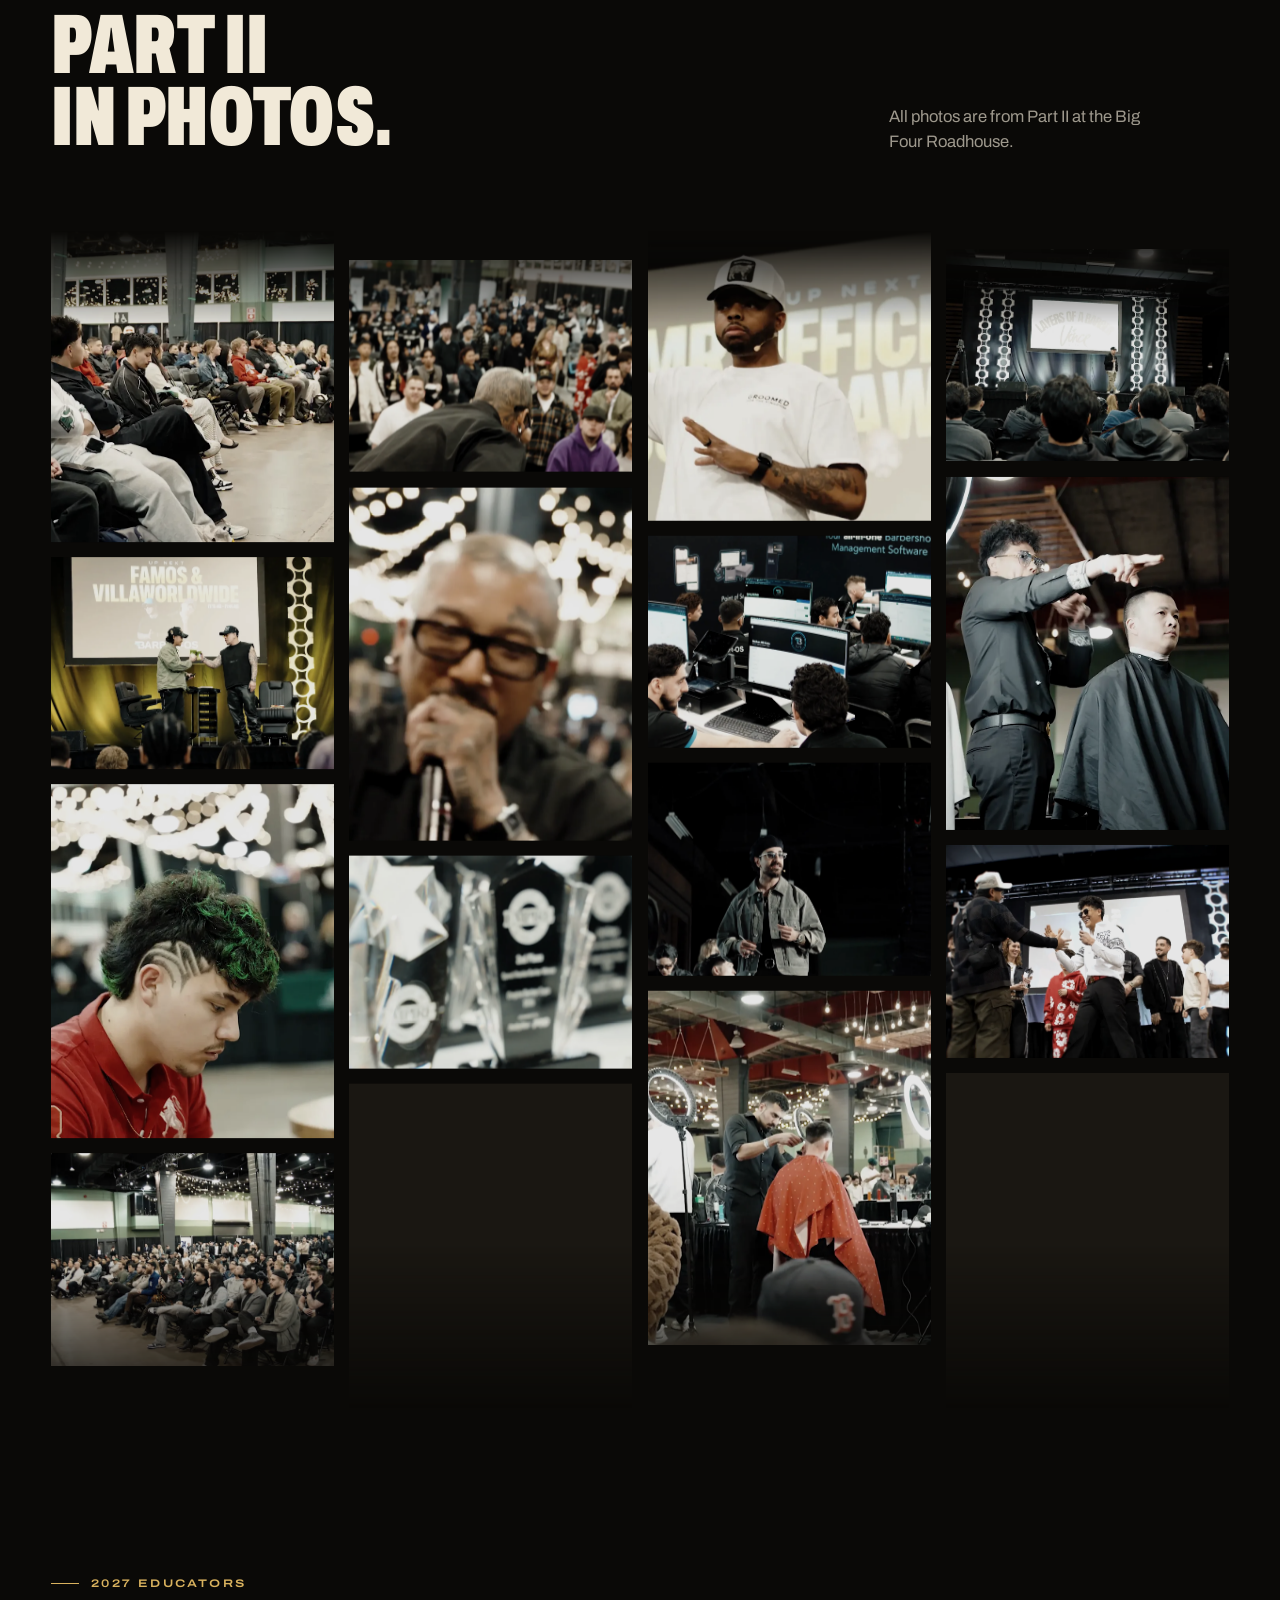
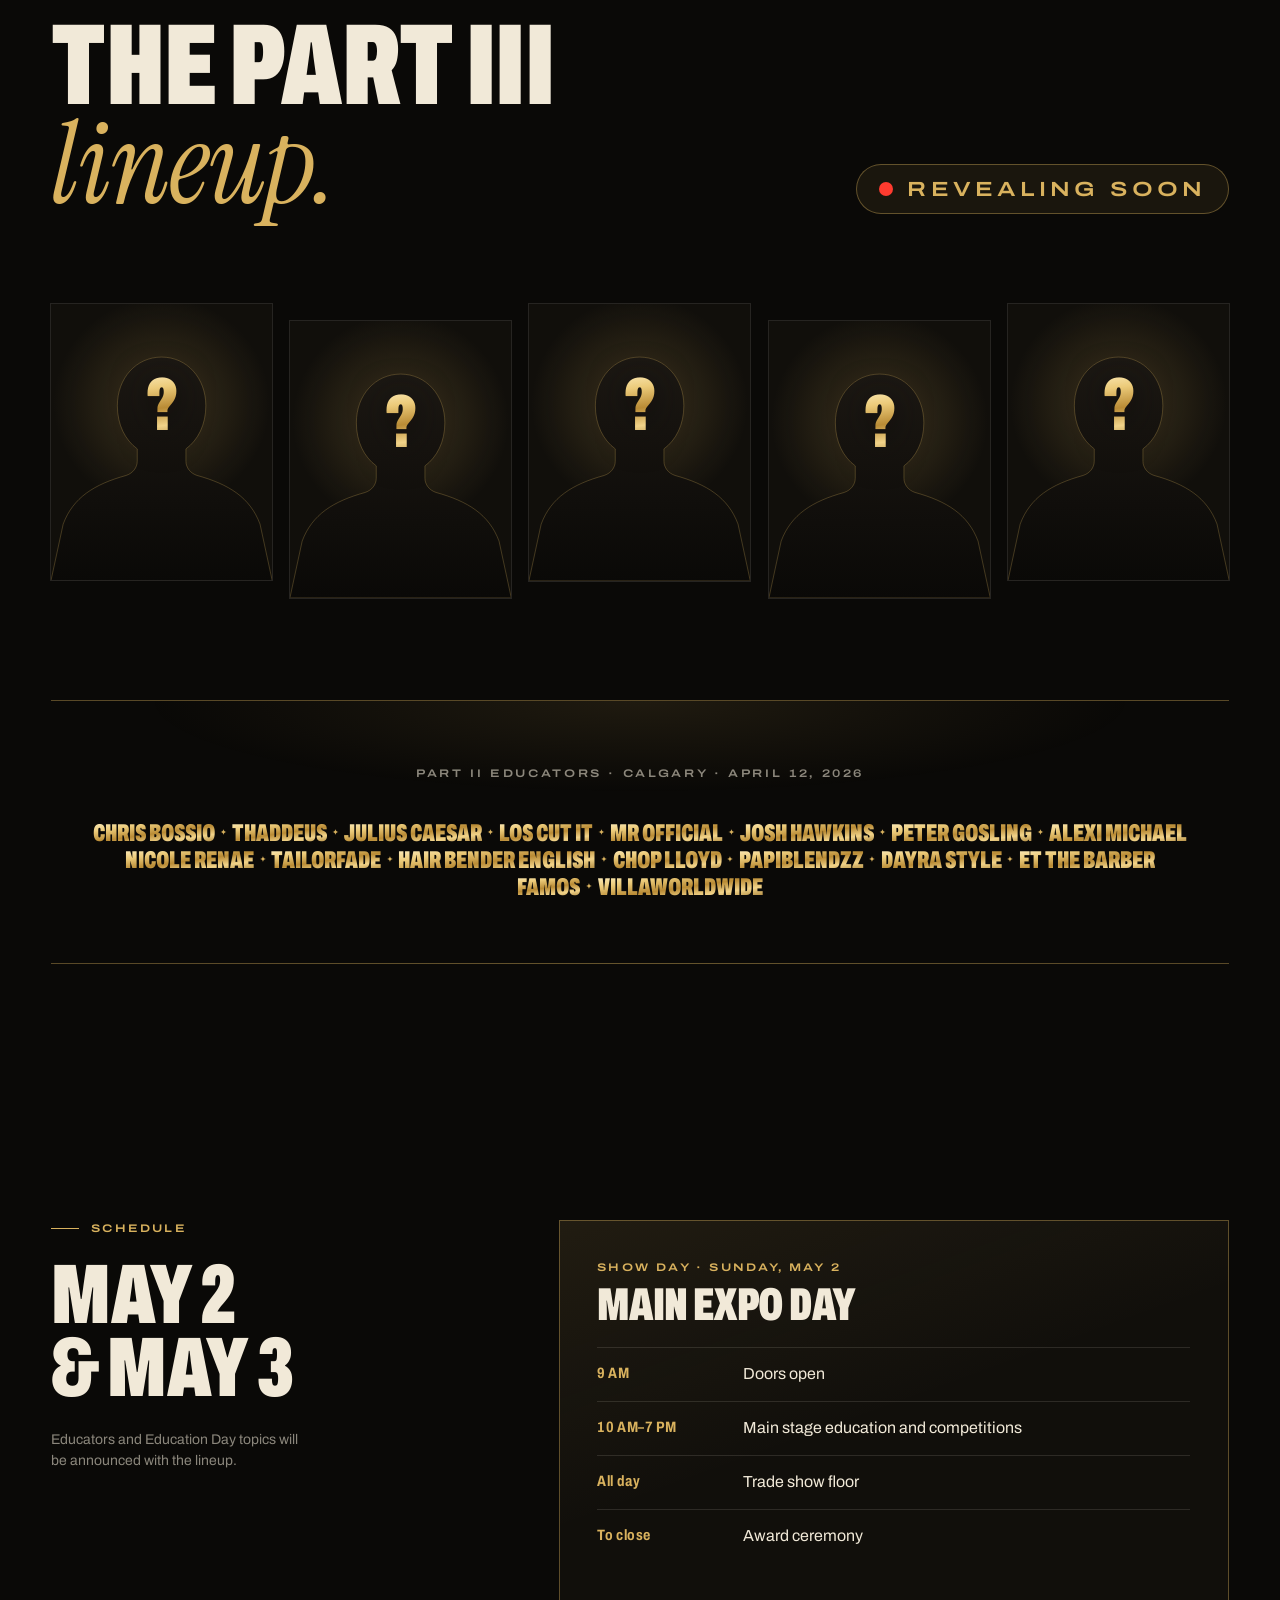
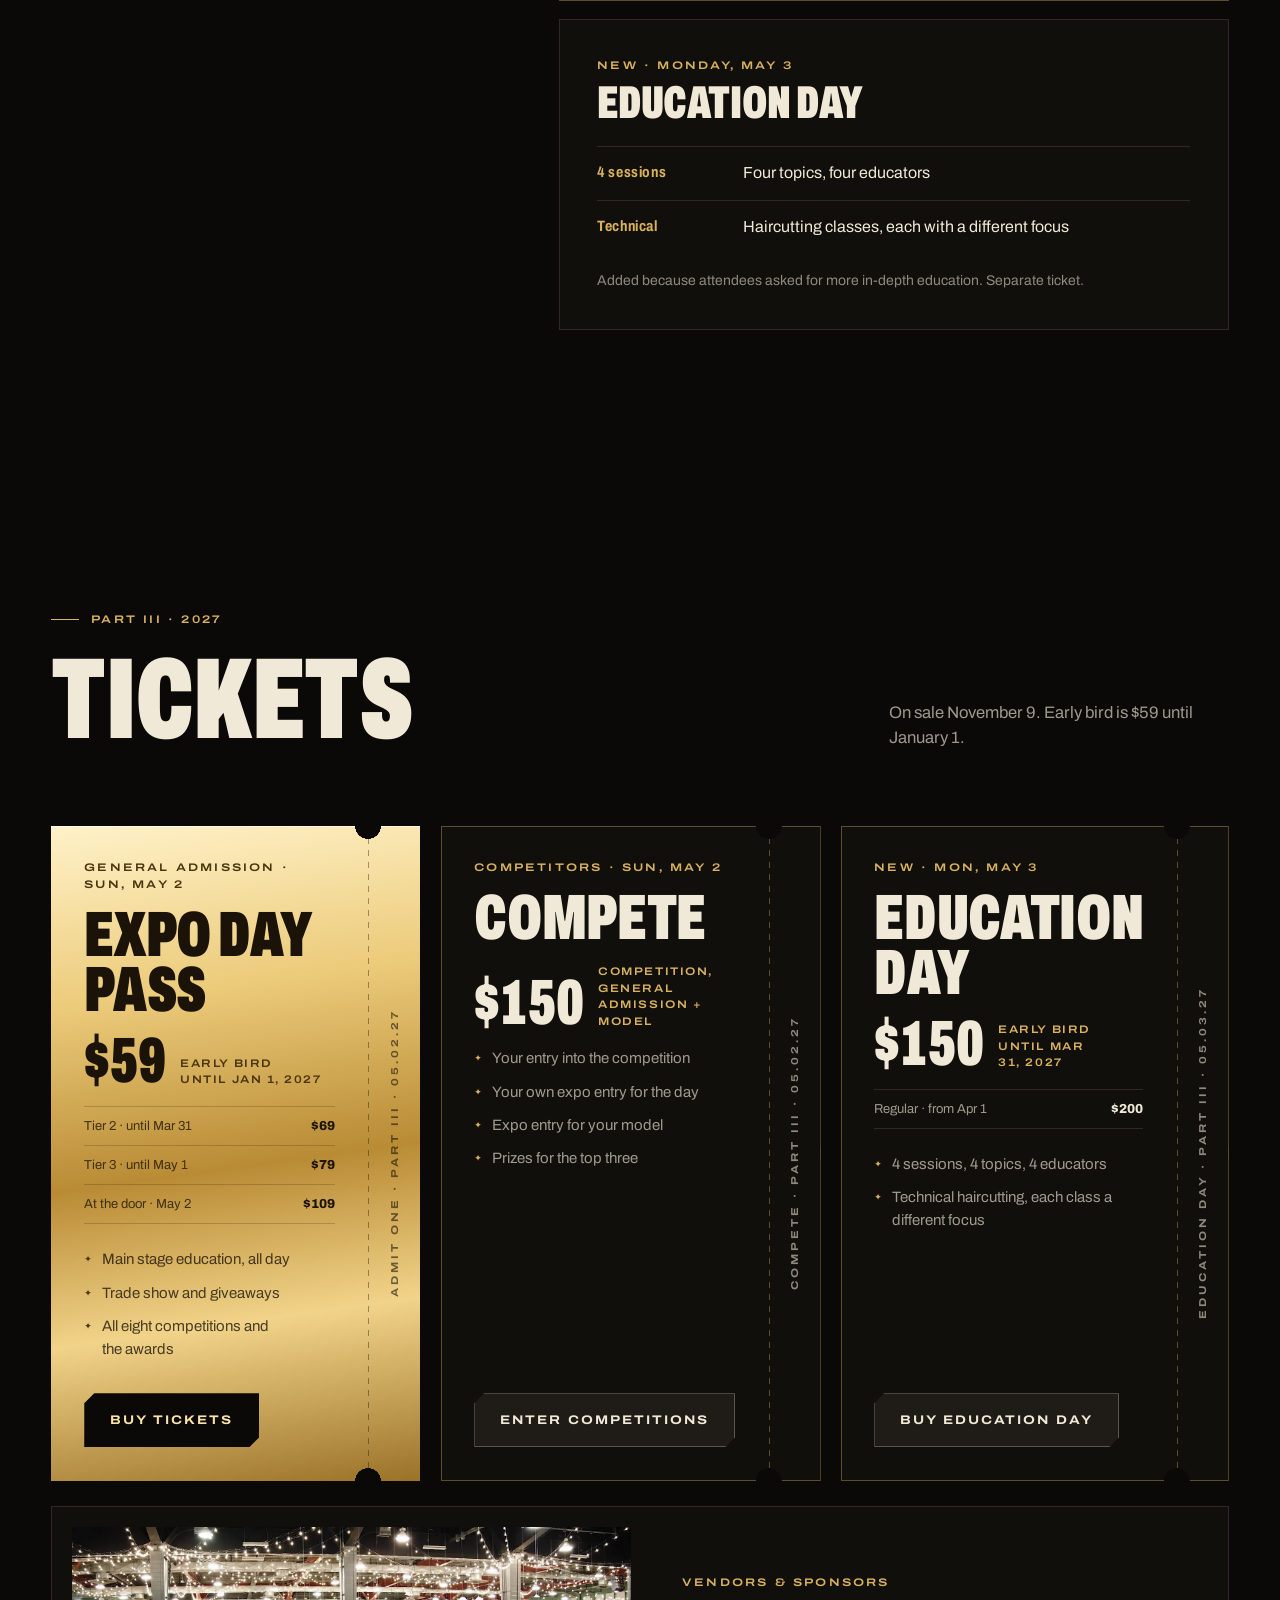
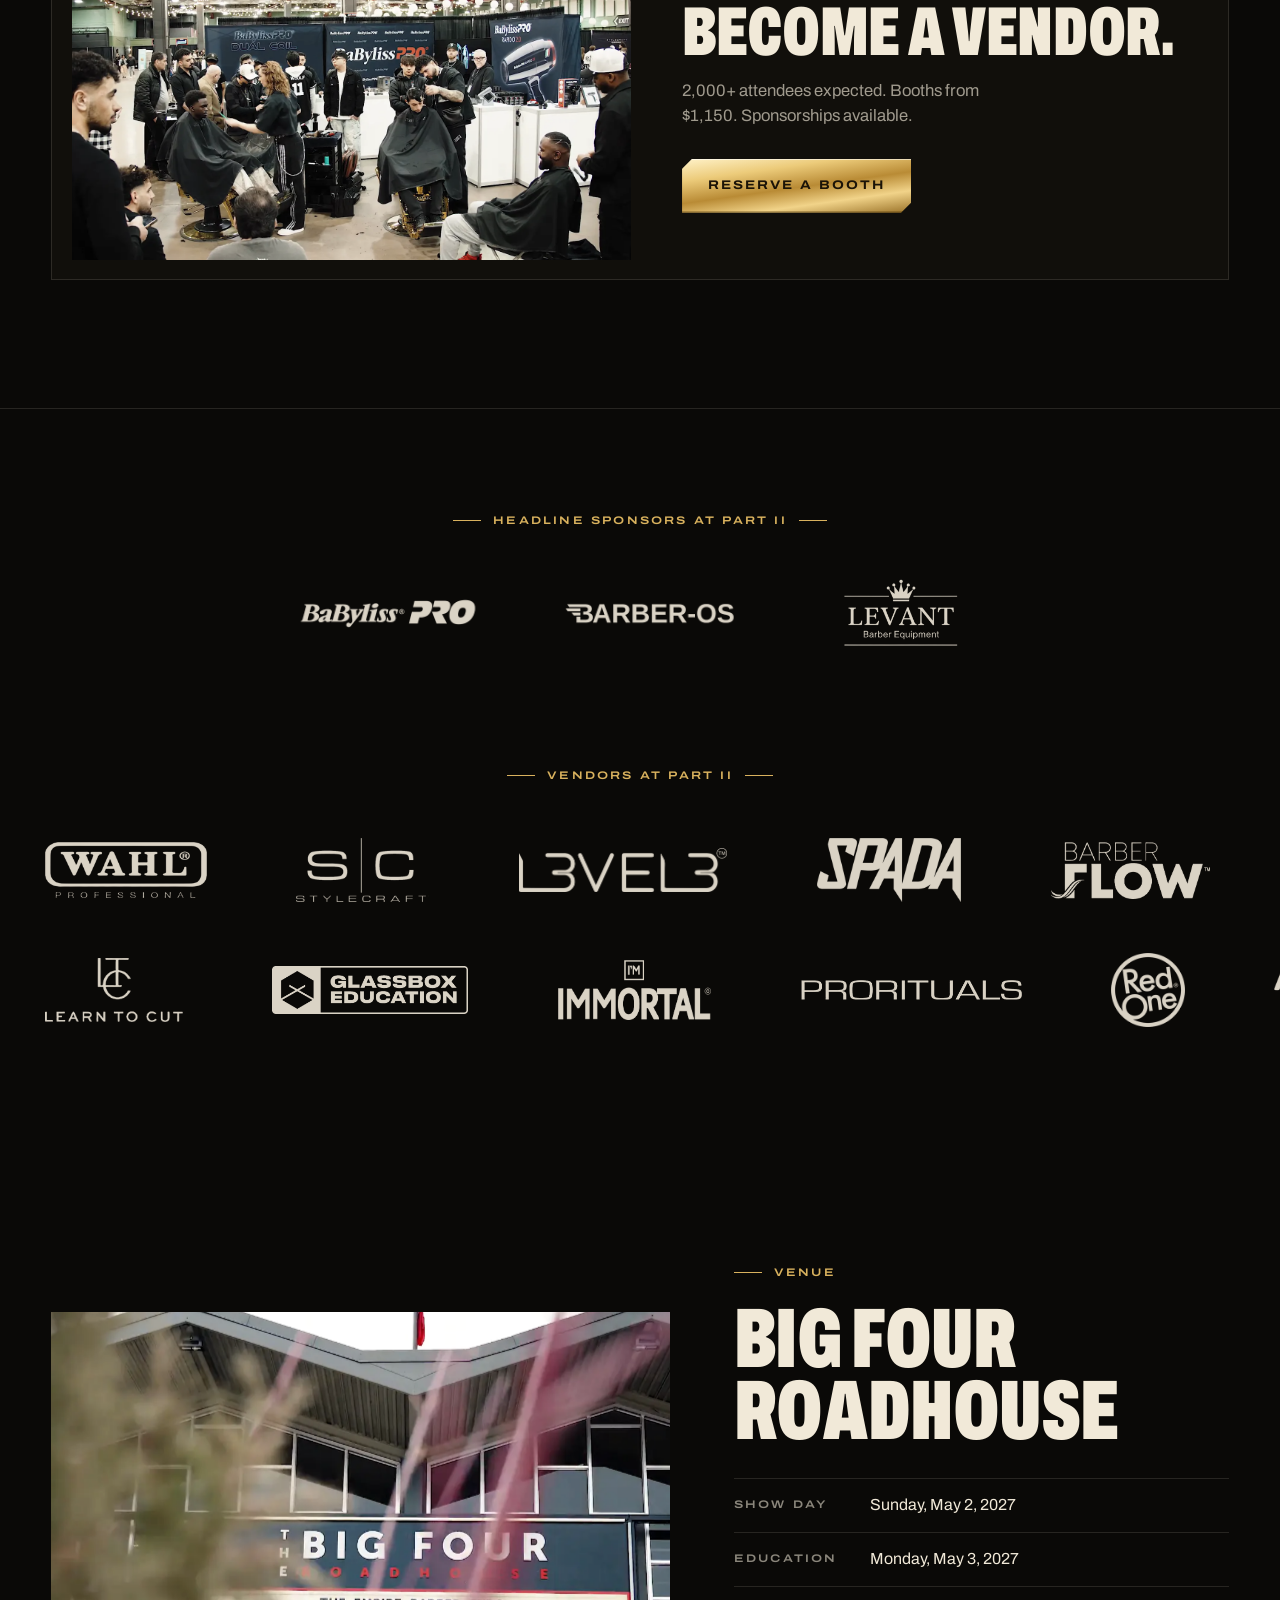
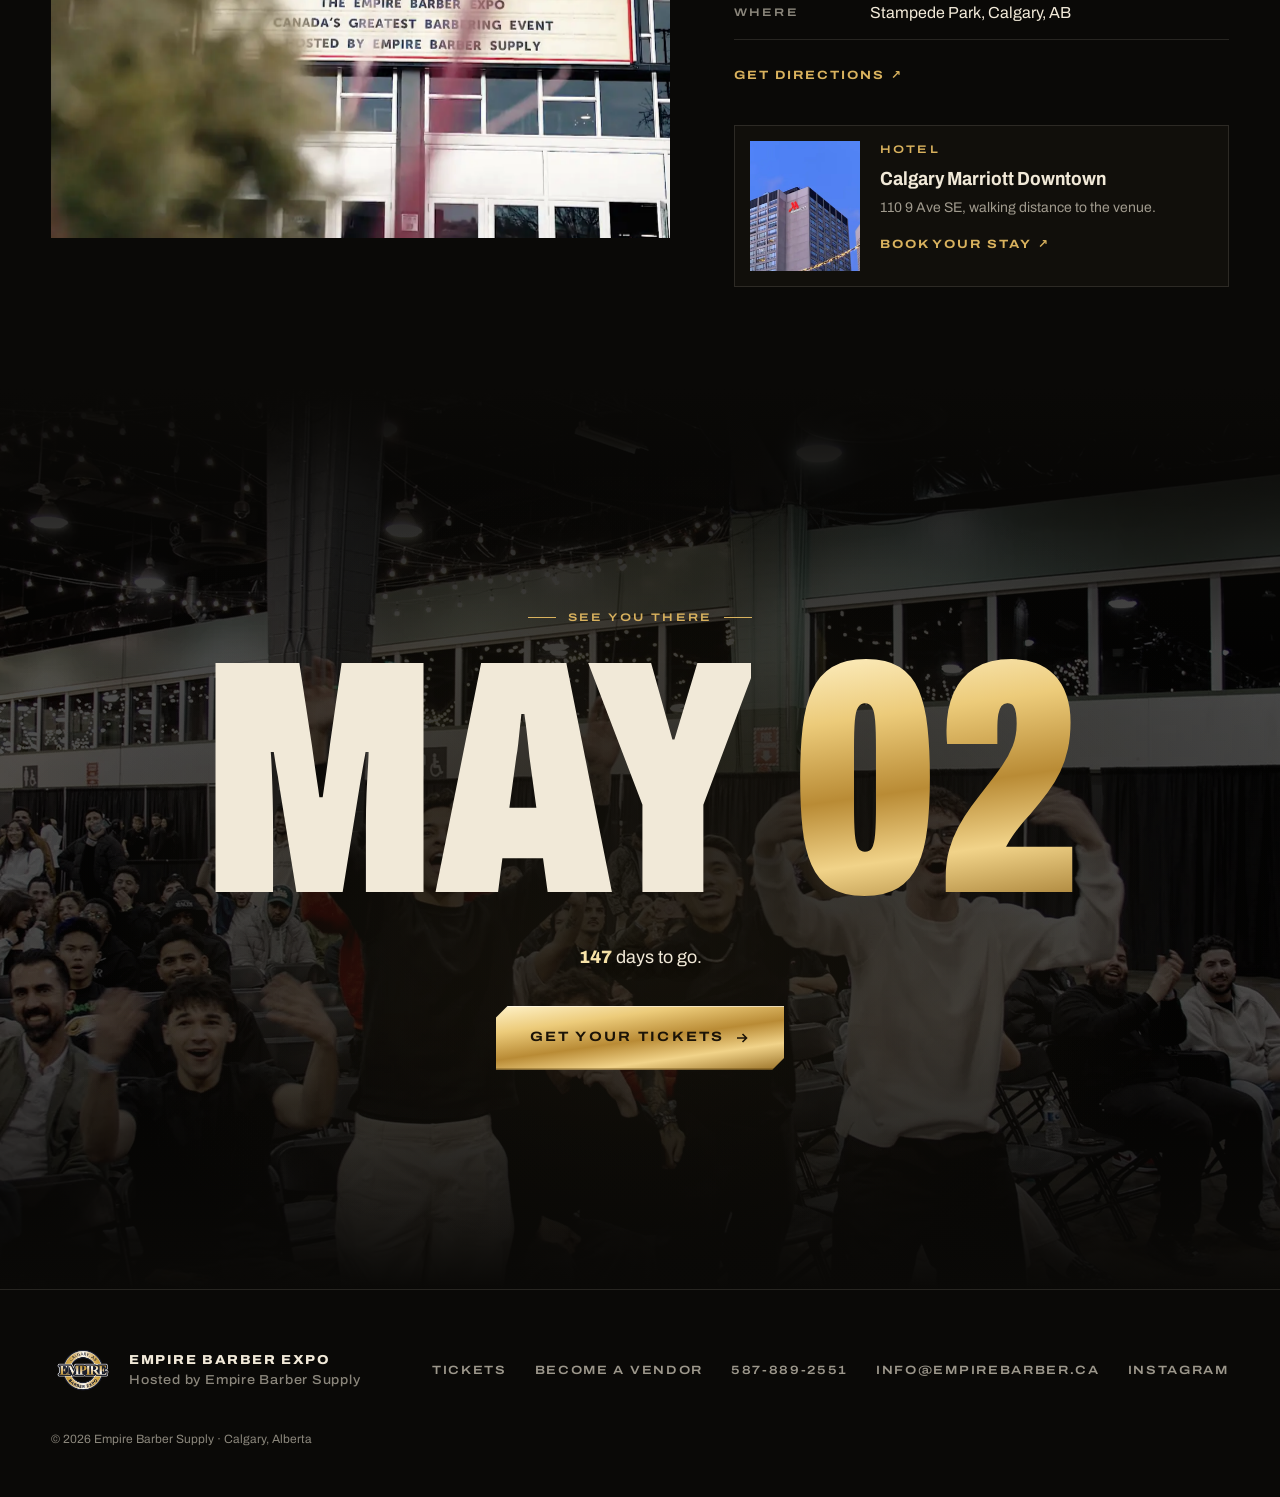
==== commit 079da16e: "Expo page: real education and trophy clips, simpler story section - Education slide uses stage educa" ====
--- a/expo-2027-preview-lyqui6/index.html
+++ b/expo-2027-preview-lyqui6/index.html
@@ -17,7 +17,7 @@
   <link rel="preconnect" href="https://fonts.gstatic.com" crossorigin>
   <link href="https://fonts.googleapis.com/css2?family=Archivo:wdth,wght@62..125,100..900&family=Instrument+Serif:ital@0;1&display=swap" rel="stylesheet">
   <link rel="preload" as="image" href="../assets/img/hero-poster.webp">
-  <link rel="stylesheet" href="../assets/css/main.css?v=19">
+  <link rel="stylesheet" href="../assets/css/main.css?v=20">
 </head>
 <body>
   <a class="skip" href="#main">Skip to content</a>
@@ -105,17 +105,28 @@
 
     <!-- ============ STORY ============ -->
     <section class="story" id="story" aria-labelledby="story-title">
-      <h2 class="sr-only" id="story-title">The story so far</h2>
-      <p class="eyebrow">Part III · 2027</p>
-      <div class="story-grid">
-      <p class="story-text" data-words>
-        <em>Part III</em> brings barbering and hairstyling together: education, competitions and the industry’s brands under one roof. New this year, a second day just for education.
-      </p>
+      <div class="story-head">
+        <div>
+          <p class="eyebrow">Part III · 2027</p>
+          <h2 class="display h-xl" id="story-title">Learn, compete<br><em class="serif-gold">and shop.</em></h2>
+        </div>
+        <ol class="story-days">
+          <li data-reveal>
+            <p class="label">Sun · May 02</p>
+            <h3 class="display">Expo Day</h3>
+            <p>Education, competitions and the trade show.</p>
+          </li>
+          <li data-reveal style="--d:100ms">
+            <p class="label">New · Mon · May 03</p>
+            <h3 class="display">Education Day</h3>
+            <p>Four classes, four educators.</p>
+          </li>
+        </ol>
+      </div>
       <figure class="story-media" data-reveal="clip">
         <img src="../assets/img/story-crowd.webp" alt="Attendees seated in front of the main stage under string lights, with the exhibitor floor behind" loading="lazy" decoding="async" width="1600" height="702">
         <figcaption>Part II · <time datetime="2026-04-12">April 12, 2026</time></figcaption>
       </figure>
-      </div>
     </section>
 
     <!-- ============ THE SHOW (horizontal) ============ -->
@@ -166,7 +177,7 @@
           </article>
 
           <article class="act">
-            <div class="act-media"><video aria-hidden="true" data-inview muted loop playsinline preload="none" poster="../assets/img/runway-1.webp" data-src="../assets/video/clip-runway.mp4"></video></div>
+            <div class="act-media"><video aria-hidden="true" data-inview muted loop playsinline preload="none" poster="../assets/img/education.webp" data-src="../assets/video/clip-education.mp4"></video></div>
             <div class="act-copy">
               <span class="act-no">05</span>
               <h3 class="display">Education</h3>
@@ -175,7 +186,7 @@
           </article>
 
           <article class="act">
-            <div class="act-media"><video aria-hidden="true" data-inview muted loop playsinline preload="none" poster="../assets/img/awards.webp" data-src="../assets/video/clip-awards.mp4"></video></div>
+            <div class="act-media"><video aria-hidden="true" data-inview muted loop playsinline preload="none" poster="../assets/img/trophies.webp" data-src="../assets/video/clip-trophies.mp4"></video></div>
             <div class="act-copy">
               <span class="act-no">06</span>
               <h3 class="display">Awards</h3>
--- a/assets/css/main.css
+++ b/assets/css/main.css
@@ -671,26 +671,39 @@
   margin: 0 auto;
 }
 
-.story-grid {
-  display: grid;
-  grid-template-columns: minmax(0, 1.55fr) minmax(0, 1fr);
+.story-head {
+  display: grid;
+  grid-template-columns: minmax(0, 1fr) minmax(0, 1fr);
   gap: clamp(32px, 5vw, 90px);
-  align-items: start;
-}
-.story-media {
-  position: sticky;
-  top: 14vh;
-  margin-top: 0.4em;
-}
+  align-items: end;
+  margin-bottom: clamp(40px, 5vw, 72px);
+}
+.story-days {
+  display: grid;
+  grid-template-columns: 1fr 1fr;
+  border-top: 1px solid var(--line-gold);
+}
+.story-days li {
+  padding: clamp(18px, 2vw, 28px) clamp(16px, 2vw, 28px) 0 0;
+  opacity: 0;
+  transform: translateY(16px);
+  transition: opacity 700ms ease, transform 900ms var(--ease-out);
+  transition-delay: var(--d, 0ms);
+}
+.story-days li + li { padding-left: clamp(16px, 2vw, 28px); border-left: 1px solid var(--line); }
+.story-days li.is-in { opacity: 1; transform: none; }
+.story-days h3 { margin: 10px 0 8px; font-size: clamp(30px, 3vw, 52px); }
+.story-days p:last-child { color: var(--mute); font-size: 15px; line-height: 1.45; }
+
 /* The clip sits on the image, not the observed figure: IntersectionObserver
    treats a fully clipped target as invisible and would never fire. */
 .story-media img {
   width: 100%;
-  aspect-ratio: 4 / 5;
+  aspect-ratio: 16 / 7;
   object-fit: cover;
   filter: contrast(1.08) saturate(0.75);
   clip-path: inset(0 0 100% 0);
-  transform: scale(1.15);
+  transform: scale(1.08);
   transition: clip-path 1400ms var(--ease-in-out), transform 2000ms var(--ease-out);
 }
 .story-media.is-in img { clip-path: inset(0 0 0 0); transform: none; }
@@ -702,29 +715,6 @@
   letter-spacing: 0.18em;
   text-transform: uppercase;
   color: var(--faint);
-}
-
-.story-text {
-  max-width: 22ch;
-  font-weight: 800;
-  font-stretch: 72%;
-  font-size: clamp(36px, 5.4vw, 88px);
-  line-height: 0.98;
-  letter-spacing: -0.01em;
-  text-transform: uppercase;
-}
-.story-text em {
-  font-family: var(--serif);
-  font-style: italic;
-  font-weight: 400;
-  font-stretch: 100%;
-  text-transform: none;
-  color: var(--gold);
-  letter-spacing: -0.02em;
-}
-.story-text .w {
-  opacity: 0.16;
-  transition: opacity 240ms ease;
 }
 
 .stats {
@@ -1801,8 +1791,7 @@
     cursor: pointer;
   }
 
-  .story-grid { grid-template-columns: 1fr; }
-  .story-media { position: relative; top: auto; margin-top: 0; }
+  .story-head { grid-template-columns: 1fr; align-items: start; }
   .story-media img { aspect-ratio: 4 / 3; }
 
   .wall-head { flex-direction: column; align-items: flex-start; }
@@ -1880,7 +1869,7 @@
   .hero-meta, .hero-bar, .set, .vendor-cta { transform: none; }
   .venue-media img, .story-media img { clip-path: none; transform: none; }
   .stat-num::after { clip-path: none; transition: none; }
-  .story-text .w { opacity: 1 !important; }
+  .story-days li { opacity: 1; transform: none; transition: none; }
   .acts { height: auto !important; }
   .acts-sticky { position: static; height: auto; overflow: visible; padding: 40px 0; }
   .acts-track { width: auto; overflow-x: auto; transform: none !important; }
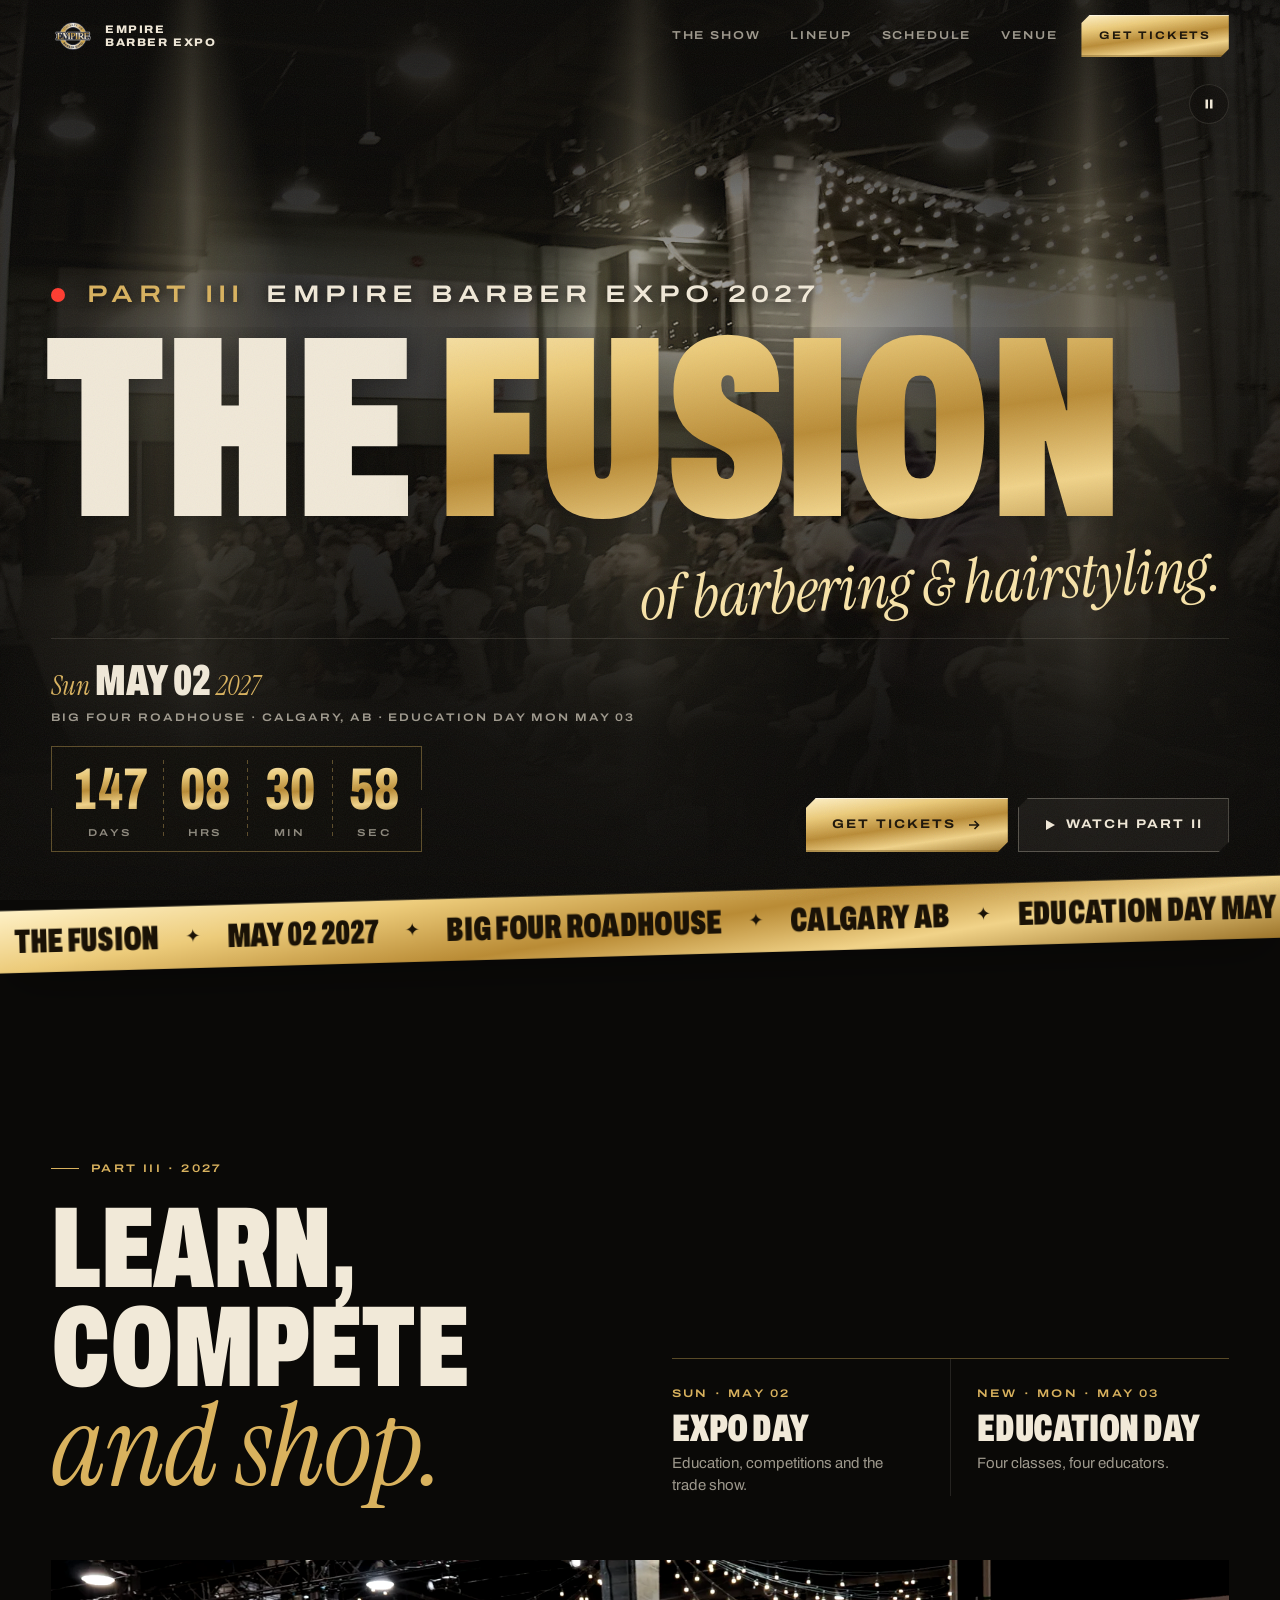
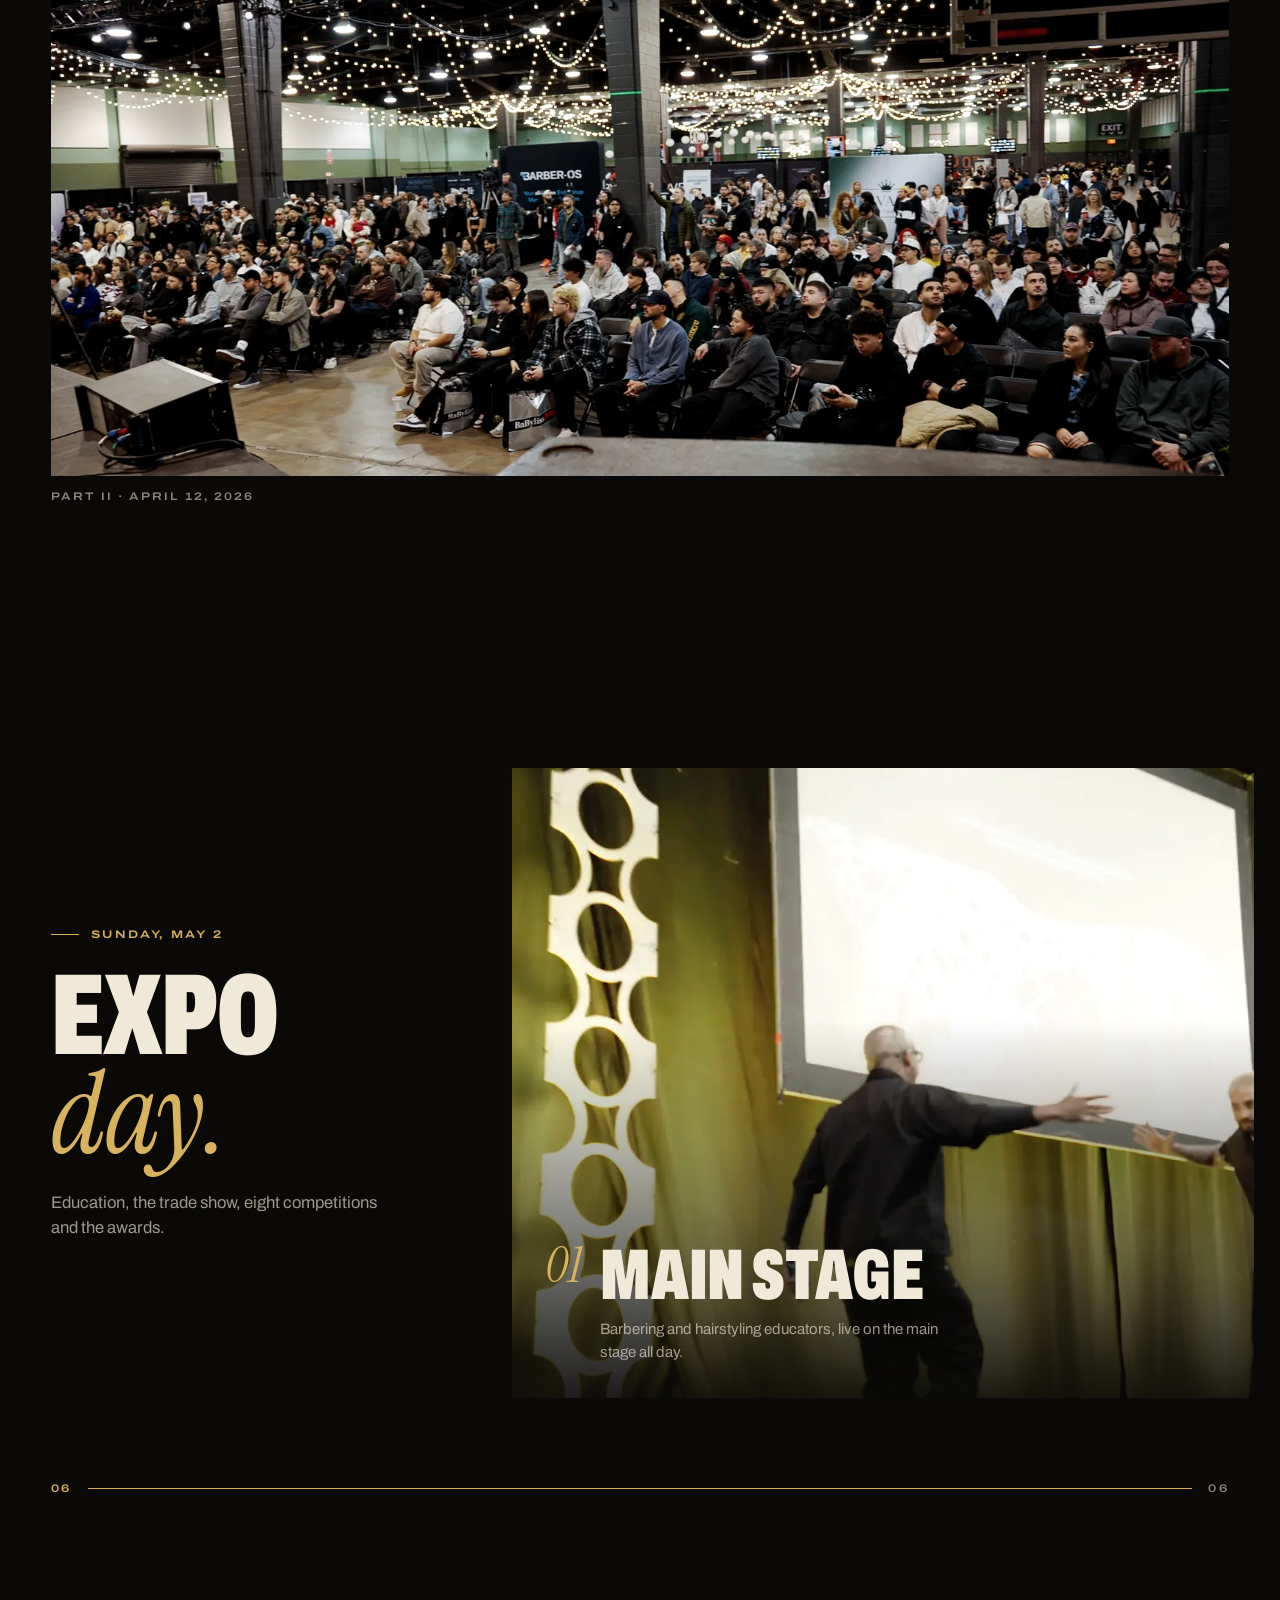
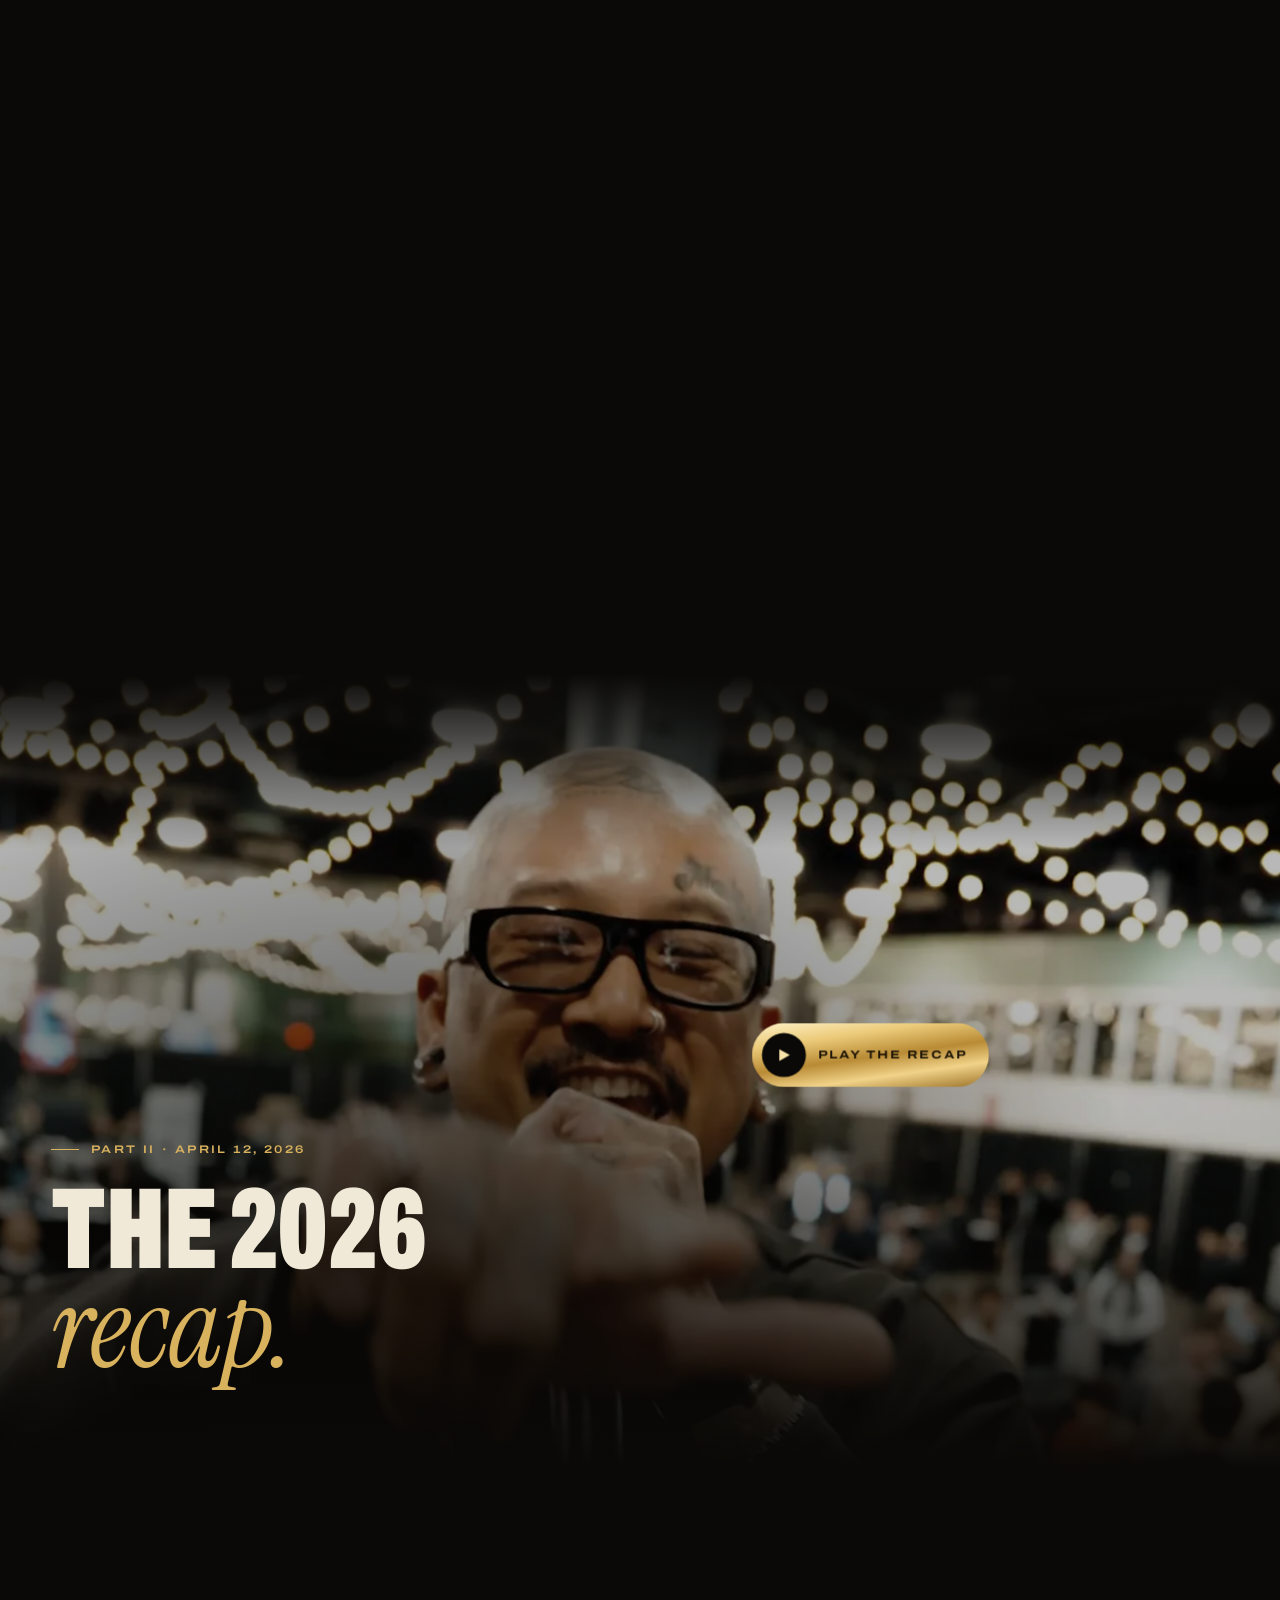
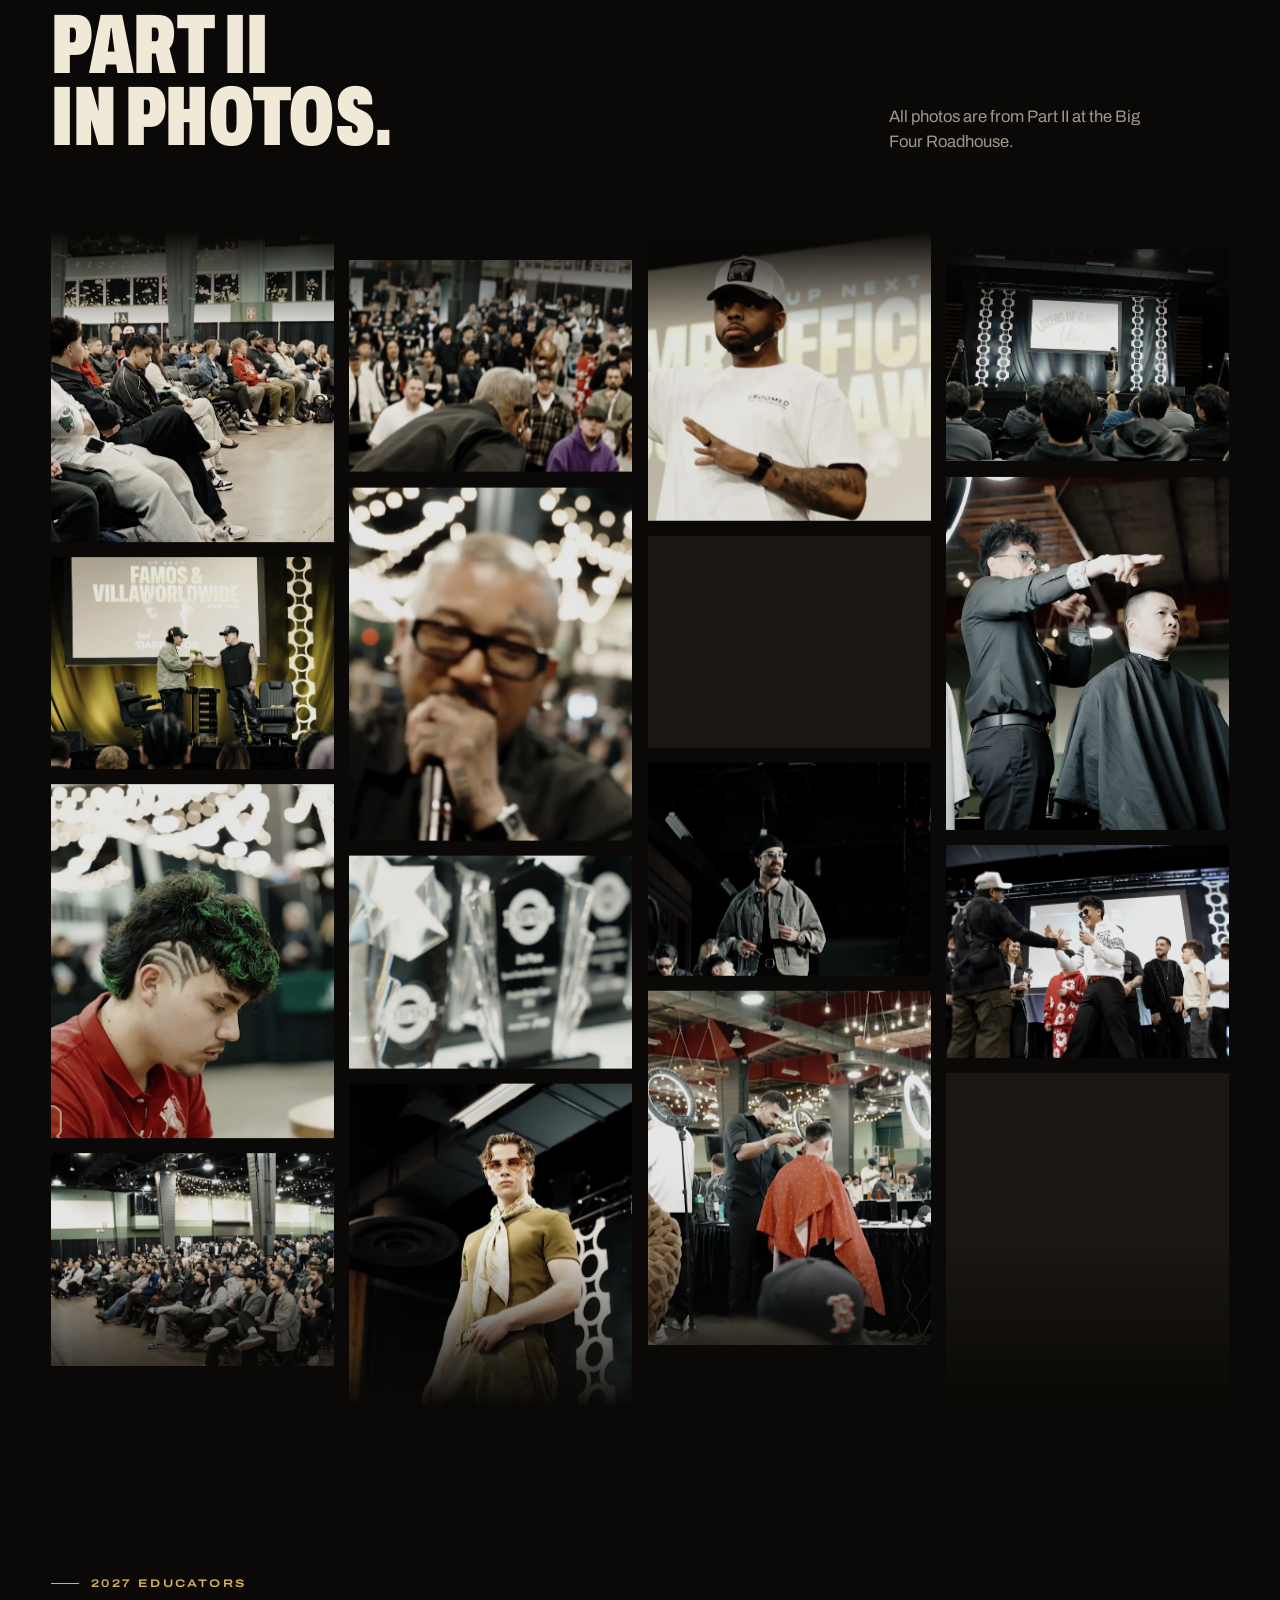
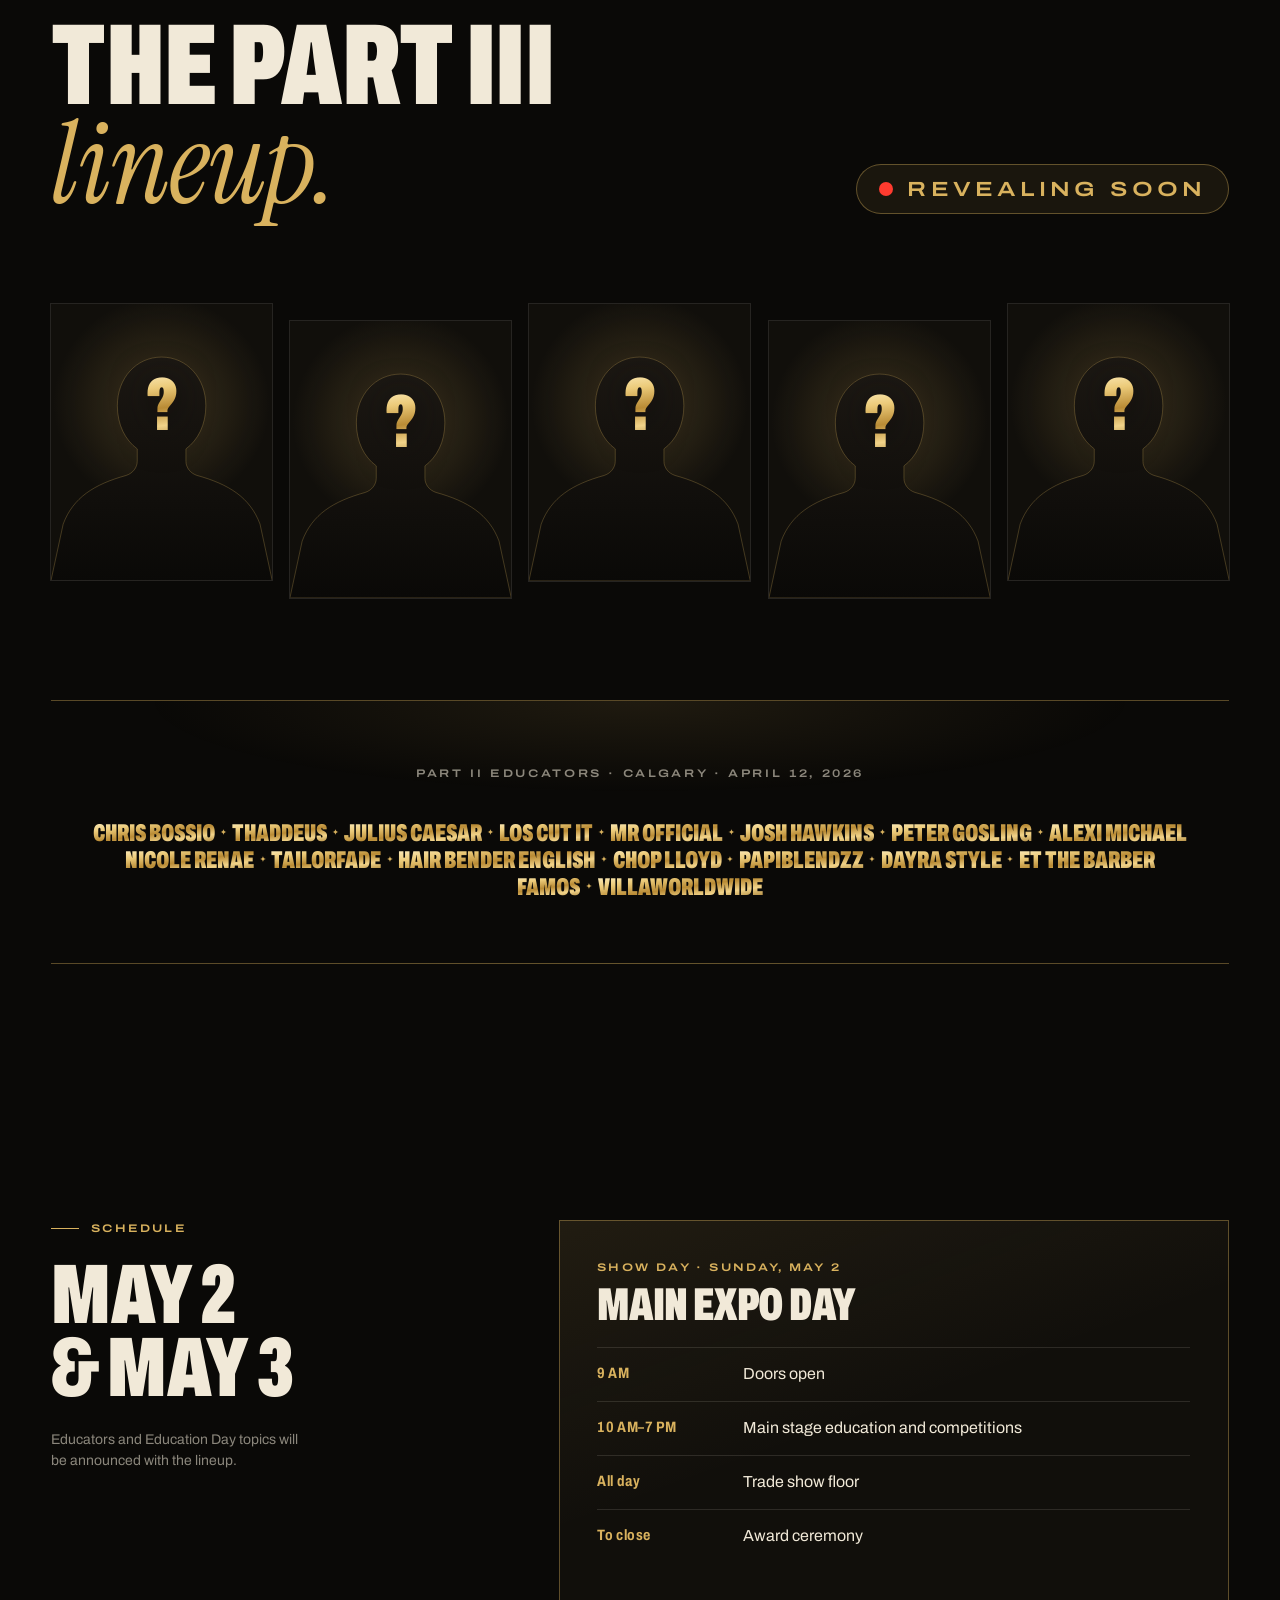
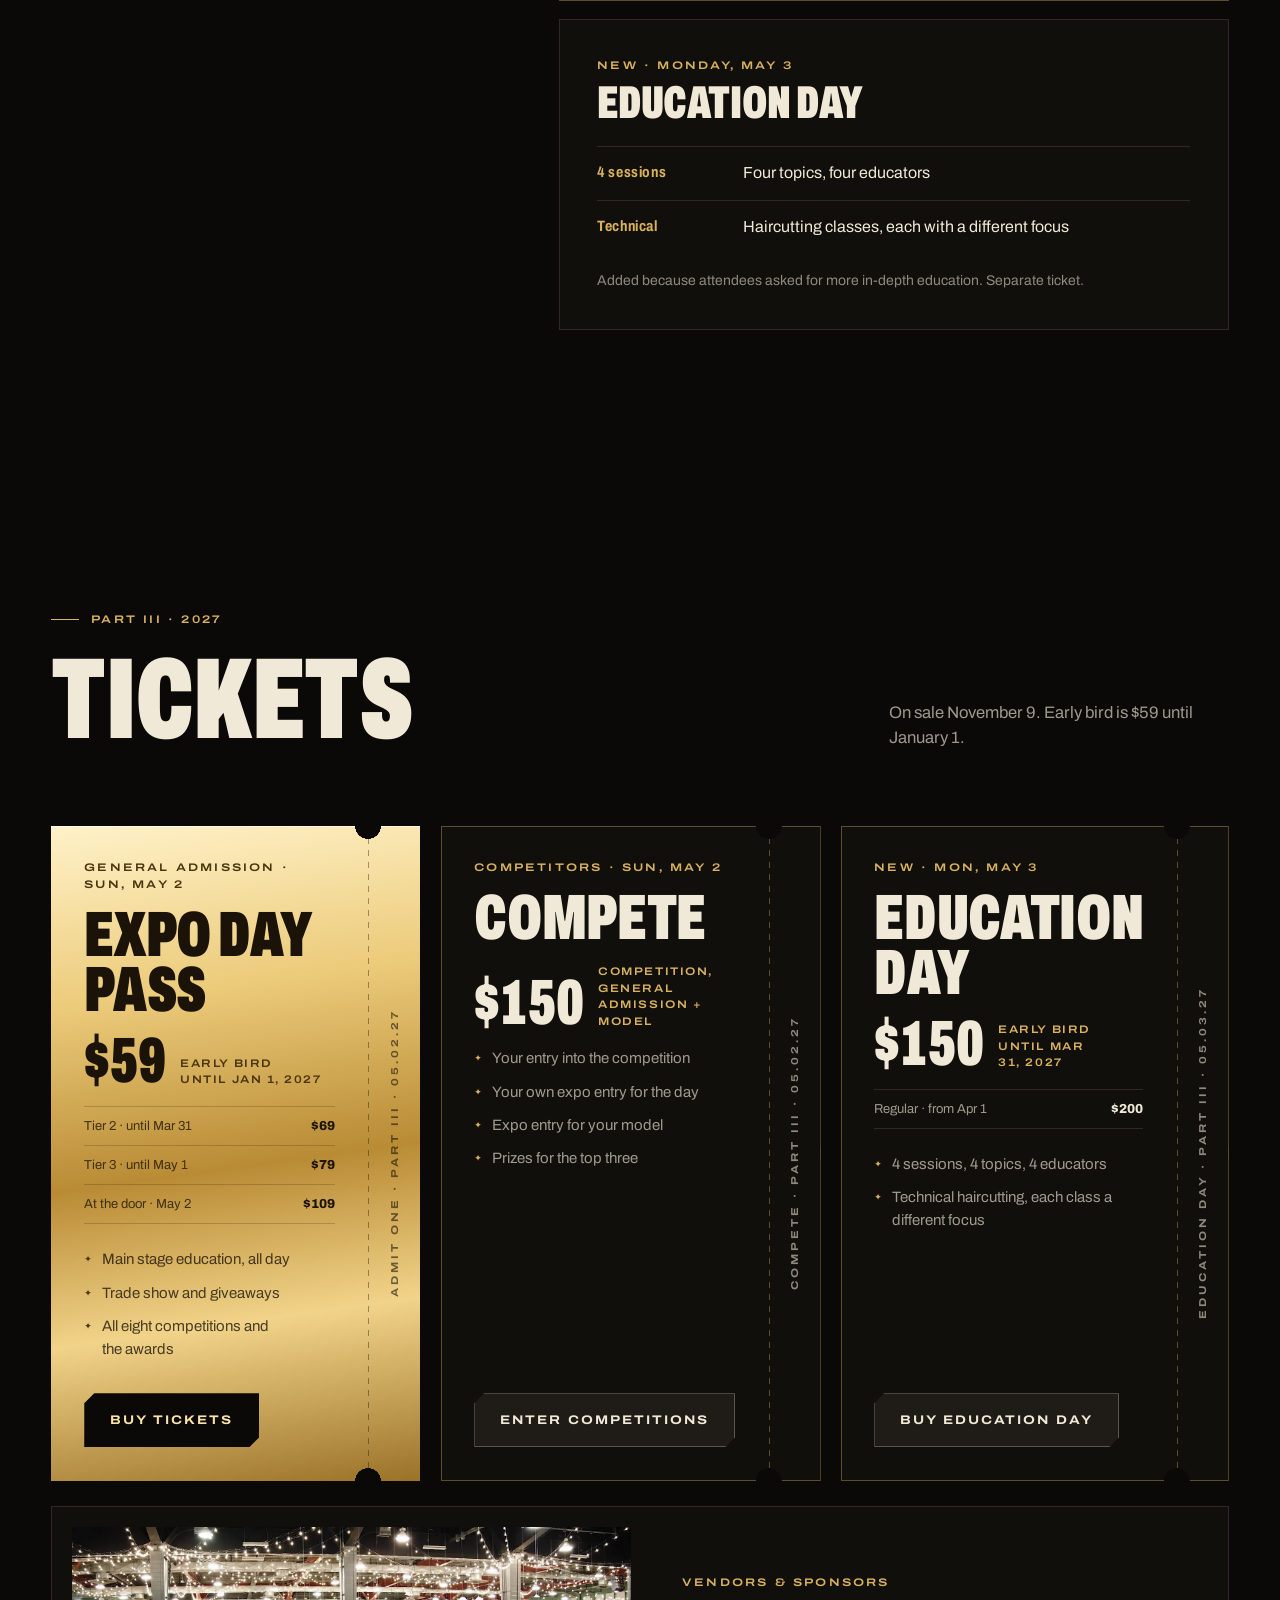
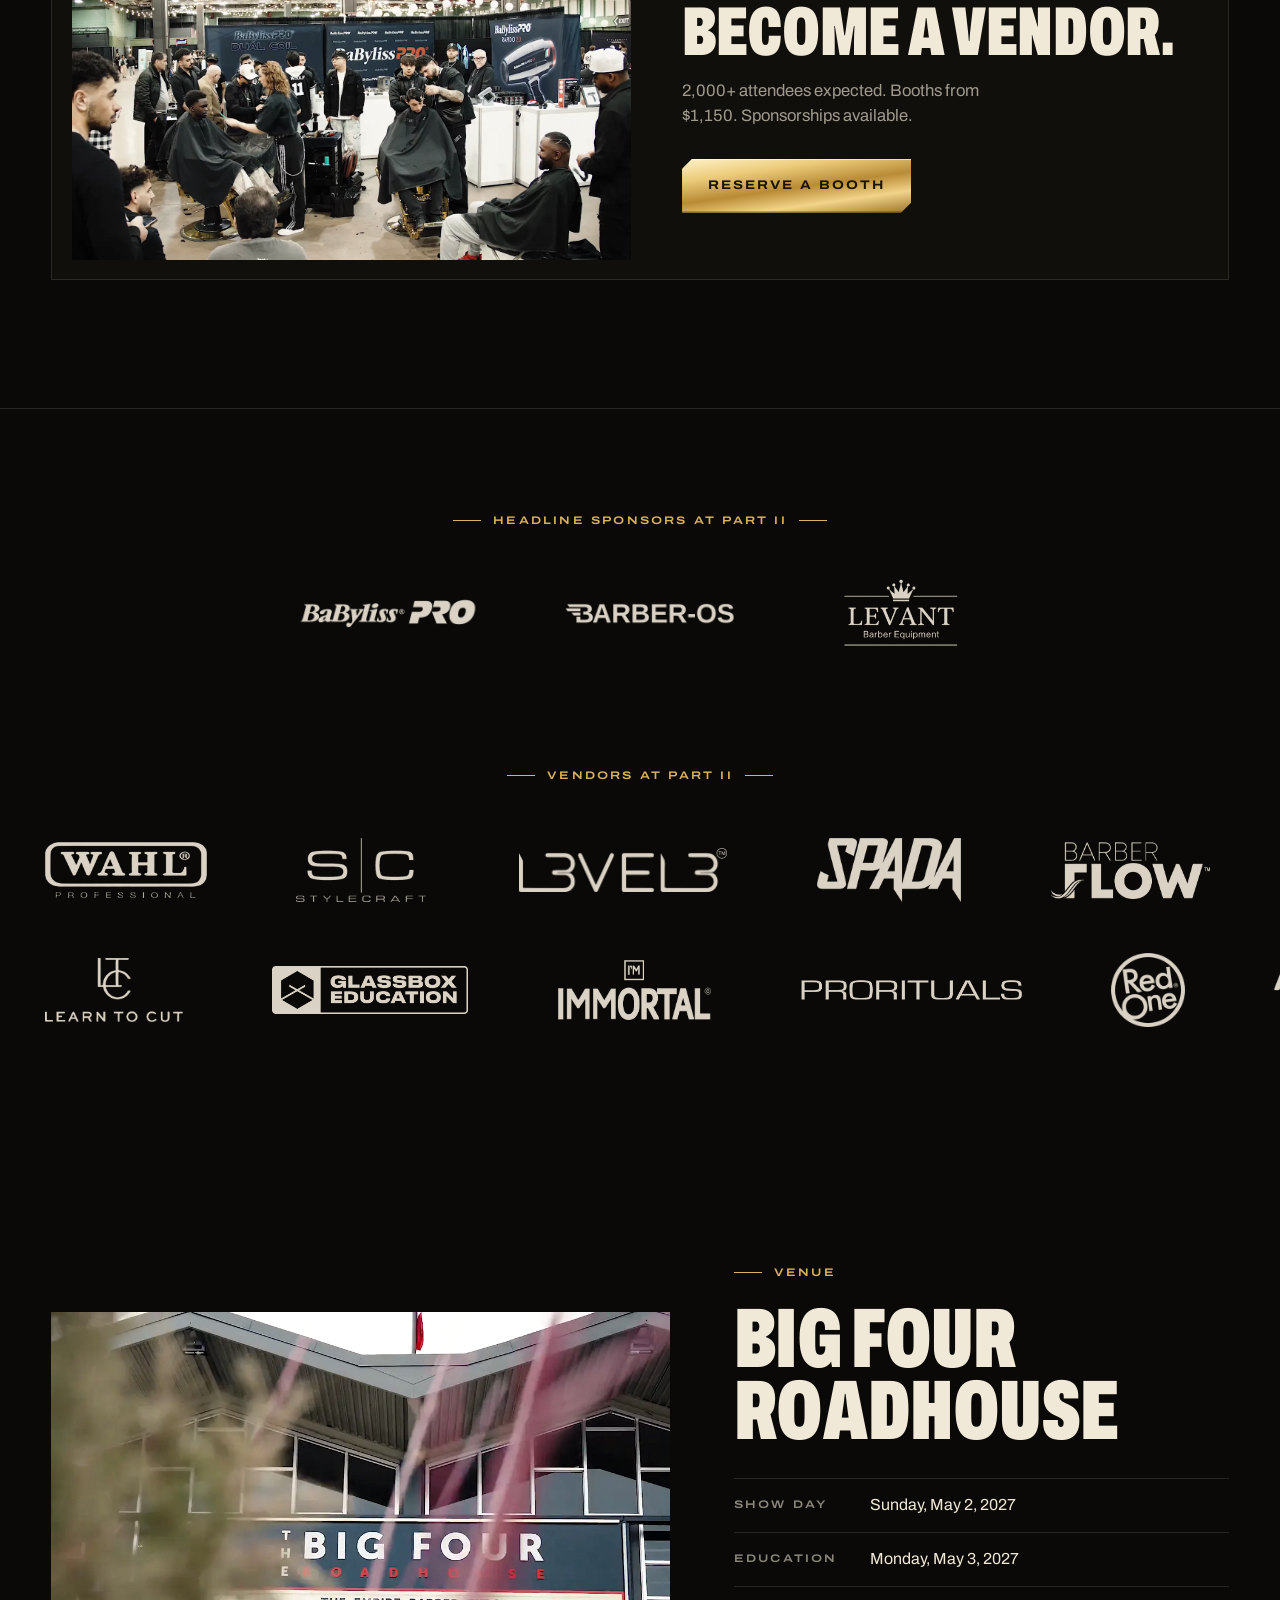
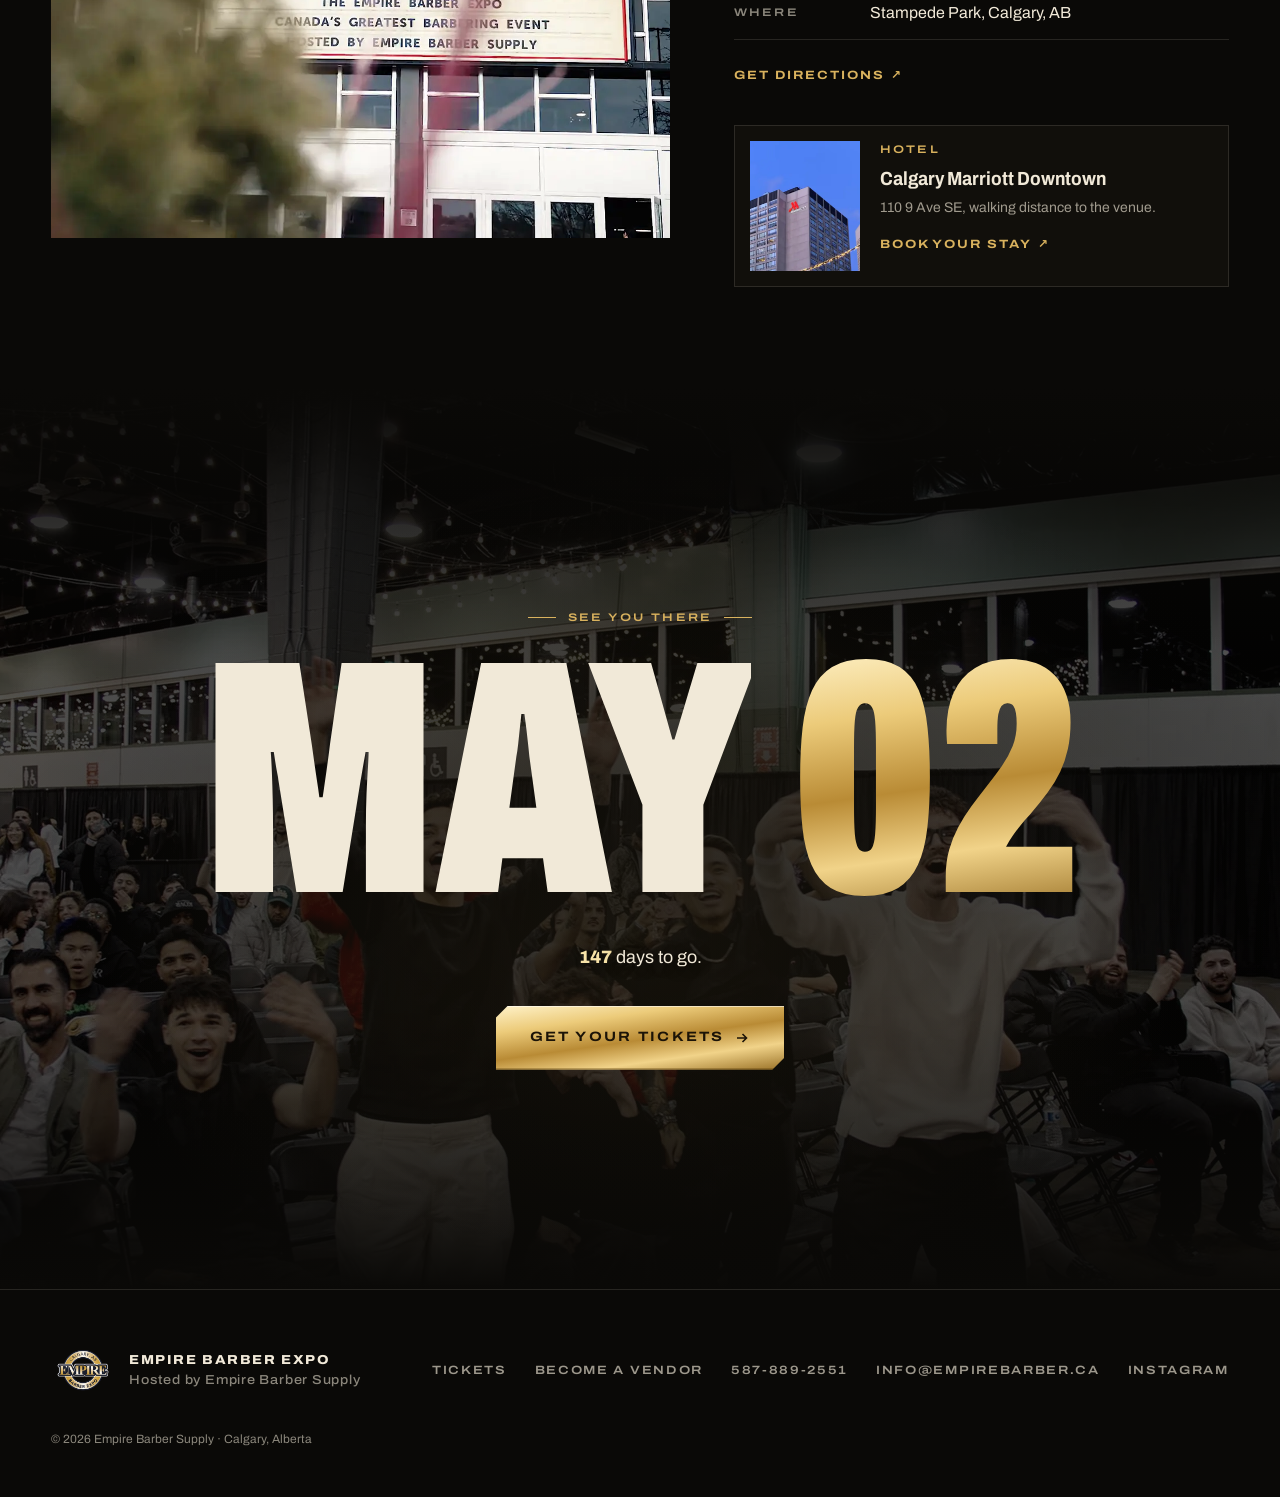
==== commit 24fcfc4d: "Expo page: faster, smoother image reveals on story and venue photos Reveal starts when the frame ent" ====
--- a/expo-2027-preview-lyqui6/index.html
+++ b/expo-2027-preview-lyqui6/index.html
@@ -17,7 +17,7 @@
   <link rel="preconnect" href="https://fonts.gstatic.com" crossorigin>
   <link href="https://fonts.googleapis.com/css2?family=Archivo:wdth,wght@62..125,100..900&family=Instrument+Serif:ital@0;1&display=swap" rel="stylesheet">
   <link rel="preload" as="image" href="../assets/img/hero-poster.webp">
-  <link rel="stylesheet" href="../assets/css/main.css?v=20">
+  <link rel="stylesheet" href="../assets/css/main.css?v=21">
 </head>
 <body>
   <a class="skip" href="#main">Skip to content</a>
@@ -124,7 +124,7 @@
         </ol>
       </div>
       <figure class="story-media" data-reveal="clip">
-        <img src="../assets/img/story-crowd.webp" alt="Attendees seated in front of the main stage under string lights, with the exhibitor floor behind" loading="lazy" decoding="async" width="1600" height="702">
+        <div class="wipe"><img src="../assets/img/story-crowd.webp" alt="Attendees seated in front of the main stage under string lights, with the exhibitor floor behind" loading="lazy" decoding="async" width="1600" height="702"></div>
         <figcaption>Part II · <time datetime="2026-04-12">April 12, 2026</time></figcaption>
       </figure>
     </section>
@@ -466,7 +466,7 @@
 
     <!-- ============ VENUE ============ -->
     <section class="venue" id="venue">
-      <figure class="venue-media" data-reveal="clip">
+      <figure class="venue-media wipe" data-reveal="clip">
         <img src="../assets/img/venue.webp" alt="The Big Four Roadhouse marquee announcing the Empire Barber Expo" loading="lazy" decoding="async" width="1600" height="900">
       </figure>
       <div class="venue-copy">
@@ -542,6 +542,6 @@
     <video controls playsinline preload="none" poster="../assets/img/hero-poster.webp" data-src="../assets/video/expo-2026-recap.mp4"></video>
   </dialog>
 
-  <script src="../assets/js/main.js?v=10" defer></script>
+  <script src="../assets/js/main.js?v=11" defer></script>
 </body>
 </html>
--- a/assets/css/main.css
+++ b/assets/css/main.css
@@ -695,18 +695,31 @@
 .story-days h3 { margin: 10px 0 8px; font-size: clamp(30px, 3vw, 52px); }
 .story-days p:last-child { color: var(--mute); font-size: 15px; line-height: 1.45; }
 
-/* The clip sits on the image, not the observed figure: IntersectionObserver
-   treats a fully clipped target as invisible and would never fire. */
+/* Image reveal: an ink panel slides off a scaled image. Only transform animates,
+   so it stays on the compositor instead of repainting a big filtered image every frame. */
+.wipe { position: relative; overflow: hidden; }
+.wipe::after {
+  content: "";
+  position: absolute;
+  inset: -1px;
+  background: var(--ink);
+  transform-origin: 50% 100%;
+  transition: transform 900ms var(--ease-in-out);
+  pointer-events: none;
+}
+.wipe img {
+  transform: scale(1.08);
+  transition: transform 1300ms var(--ease-out);
+}
+.is-in .wipe::after, .wipe.is-in::after { transform: scaleY(0); }
+.is-in .wipe img, .wipe.is-in img { transform: none; }
+
 .story-media img {
   width: 100%;
   aspect-ratio: 16 / 7;
   object-fit: cover;
   filter: contrast(1.08) saturate(0.75);
-  clip-path: inset(0 0 100% 0);
-  transform: scale(1.08);
-  transition: clip-path 1400ms var(--ease-in-out), transform 2000ms var(--ease-out);
-}
-.story-media.is-in img { clip-path: inset(0 0 0 0); transform: none; }
+}
 .story-media figcaption {
   margin-top: 12px;
   font-size: 11px;
@@ -1481,12 +1494,8 @@
   width: 100%;
   height: 100%;
   object-fit: cover;
-  clip-path: inset(0 0 100% 0);
-  transform: scale(1.18);
-  transition: clip-path 1400ms var(--ease-in-out), transform 2000ms var(--ease-out);
   filter: contrast(1.05) saturate(0.85);
 }
-.venue-media.is-in img { clip-path: inset(0 0 0 0); transform: scale(1.02); }
 
 .facts {
   margin: 30px 0 22px;
@@ -1867,7 +1876,8 @@
   .marquee-track { animation: none; }
   .ln > span { transform: none; transition: none; }
   .hero-meta, .hero-bar, .set, .vendor-cta { transform: none; }
-  .venue-media img, .story-media img { clip-path: none; transform: none; }
+  .wipe::after { display: none; }
+  .wipe img { transform: none; transition: none; }
   .stat-num::after { clip-path: none; transition: none; }
   .story-days li { opacity: 1; transform: none; transition: none; }
   .acts { height: auto !important; }
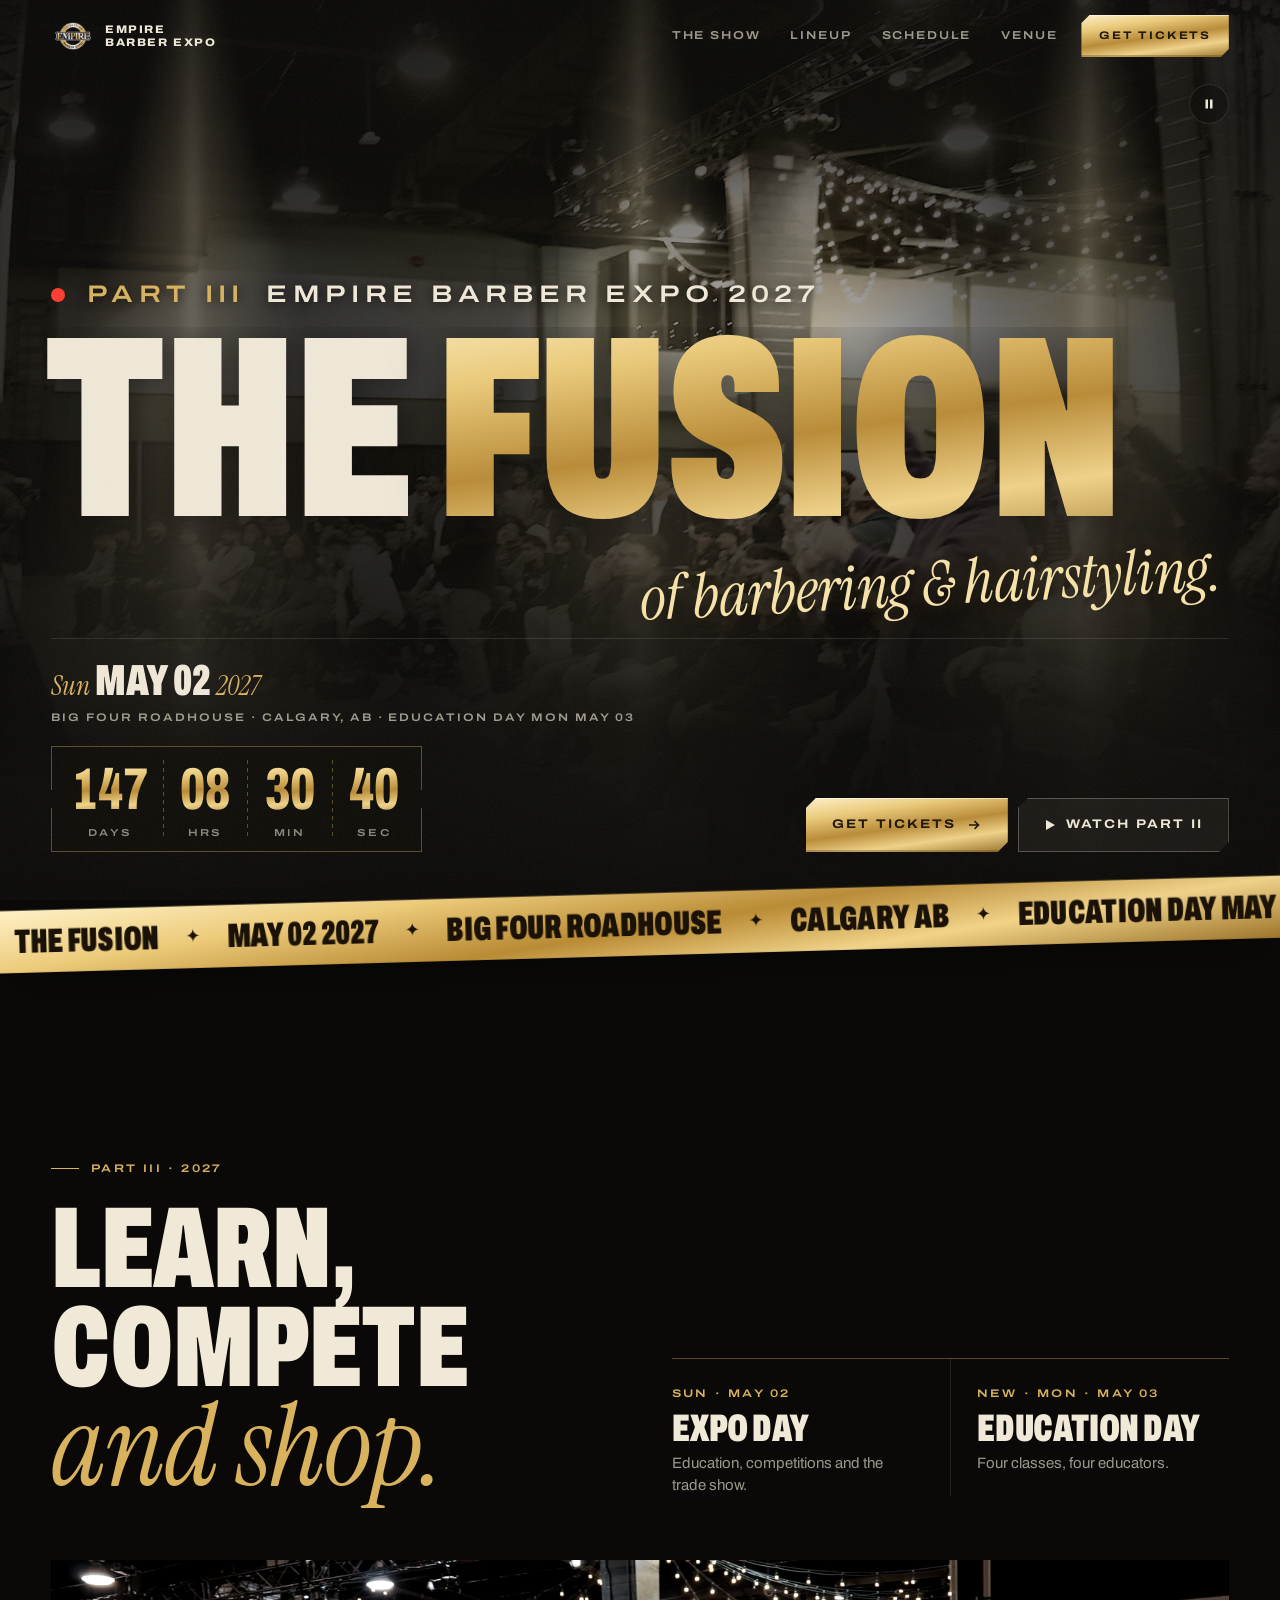
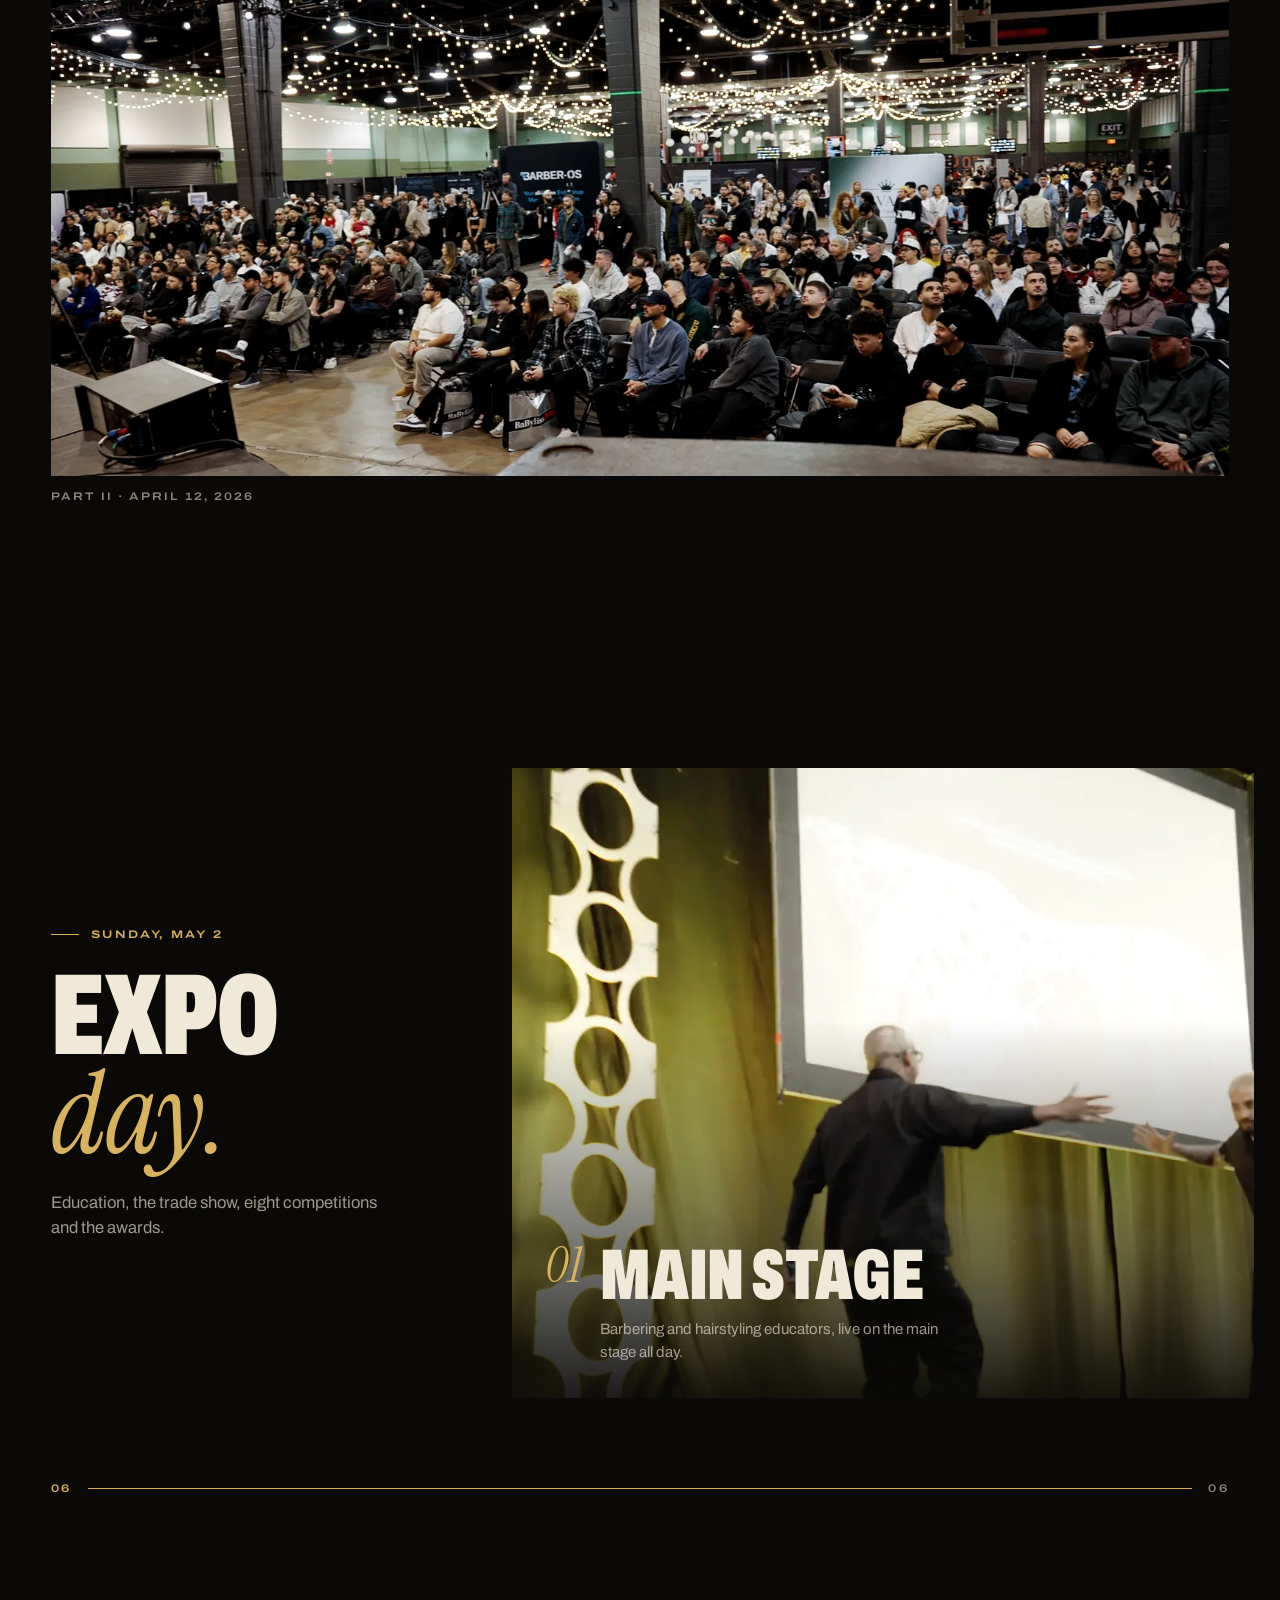
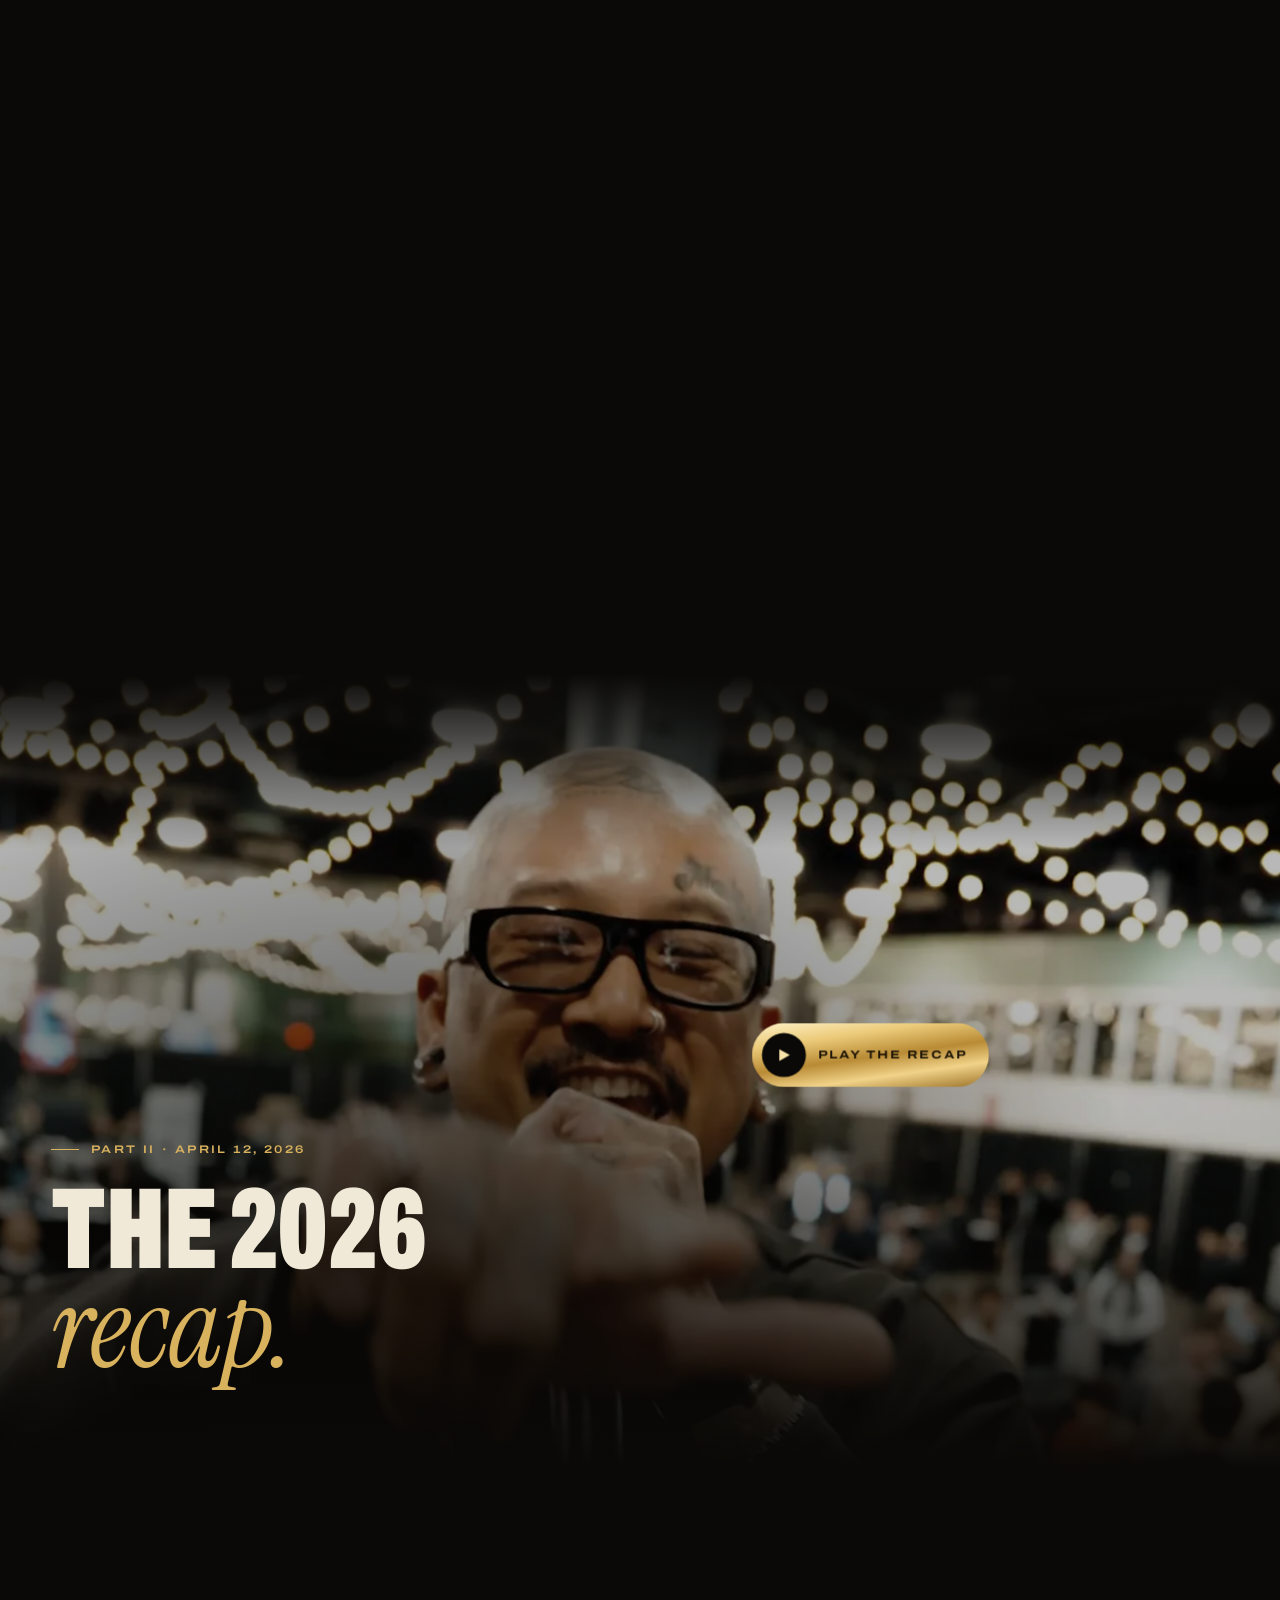
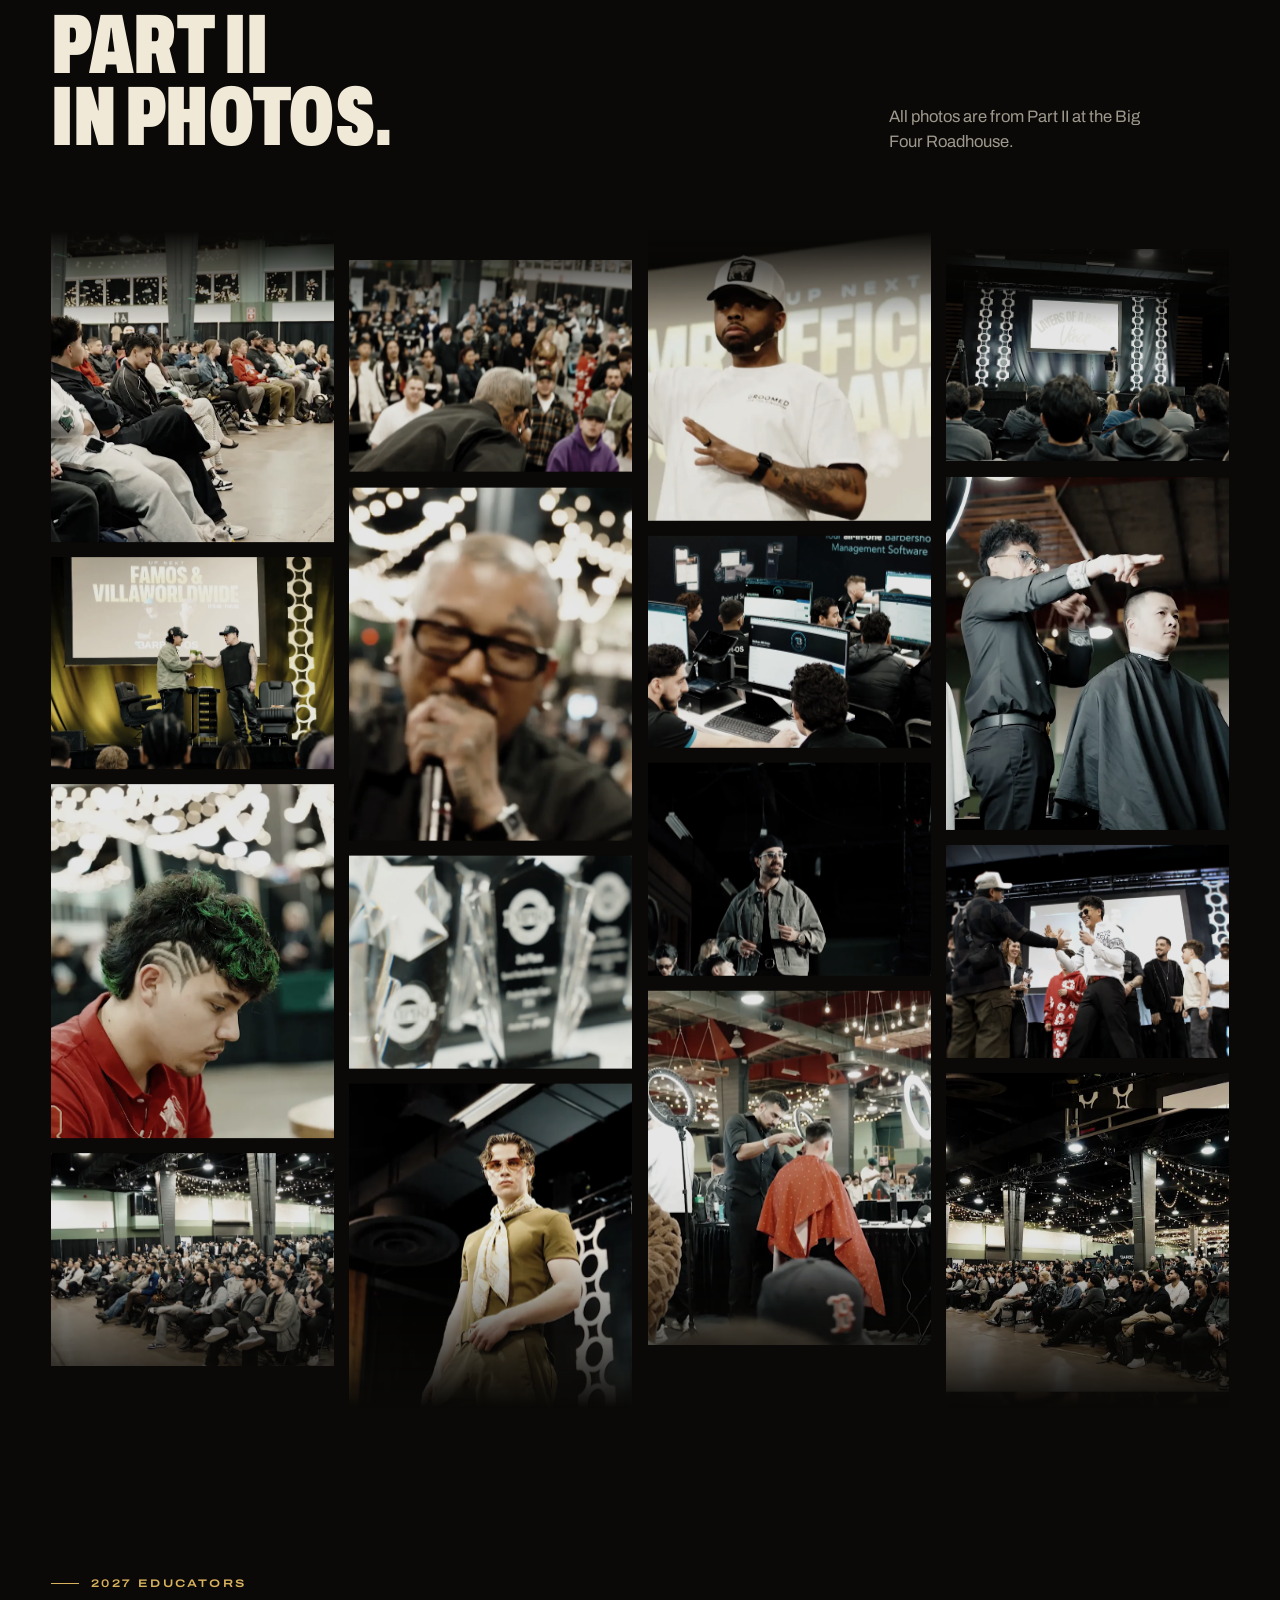
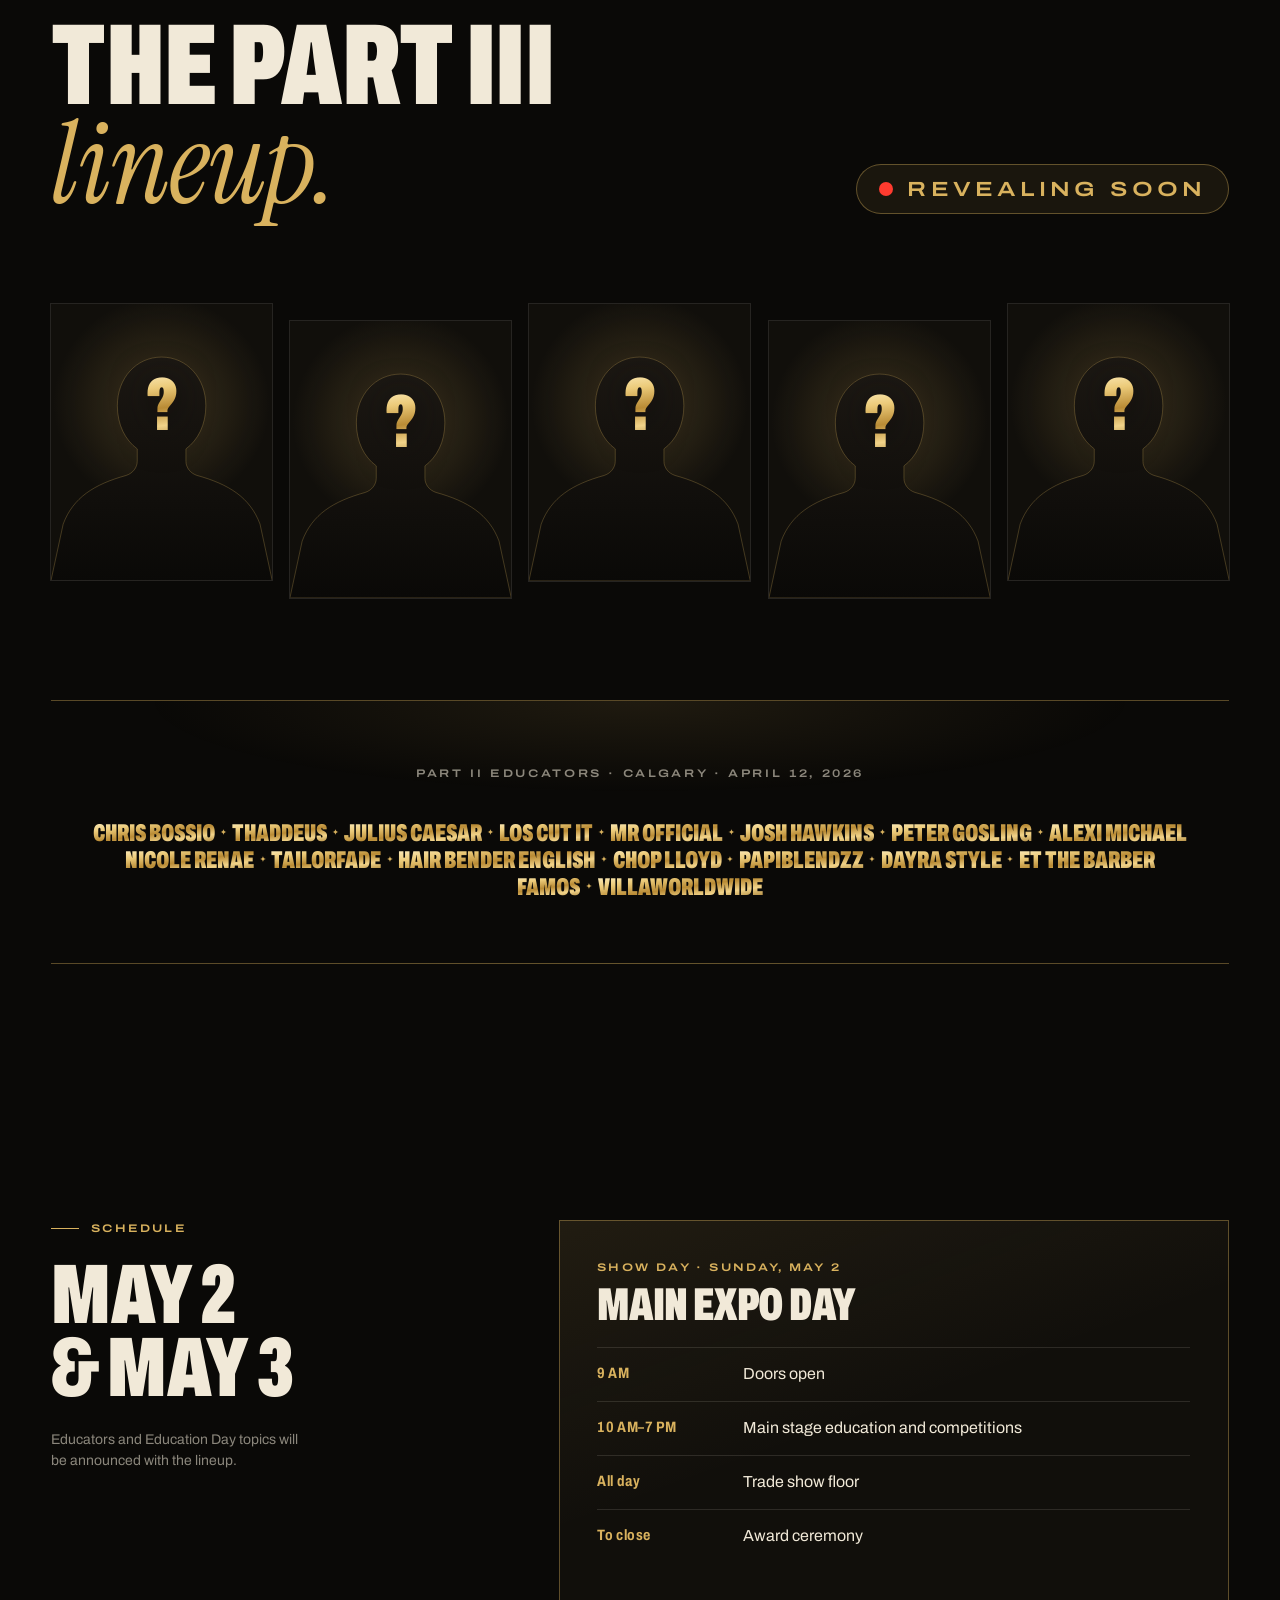
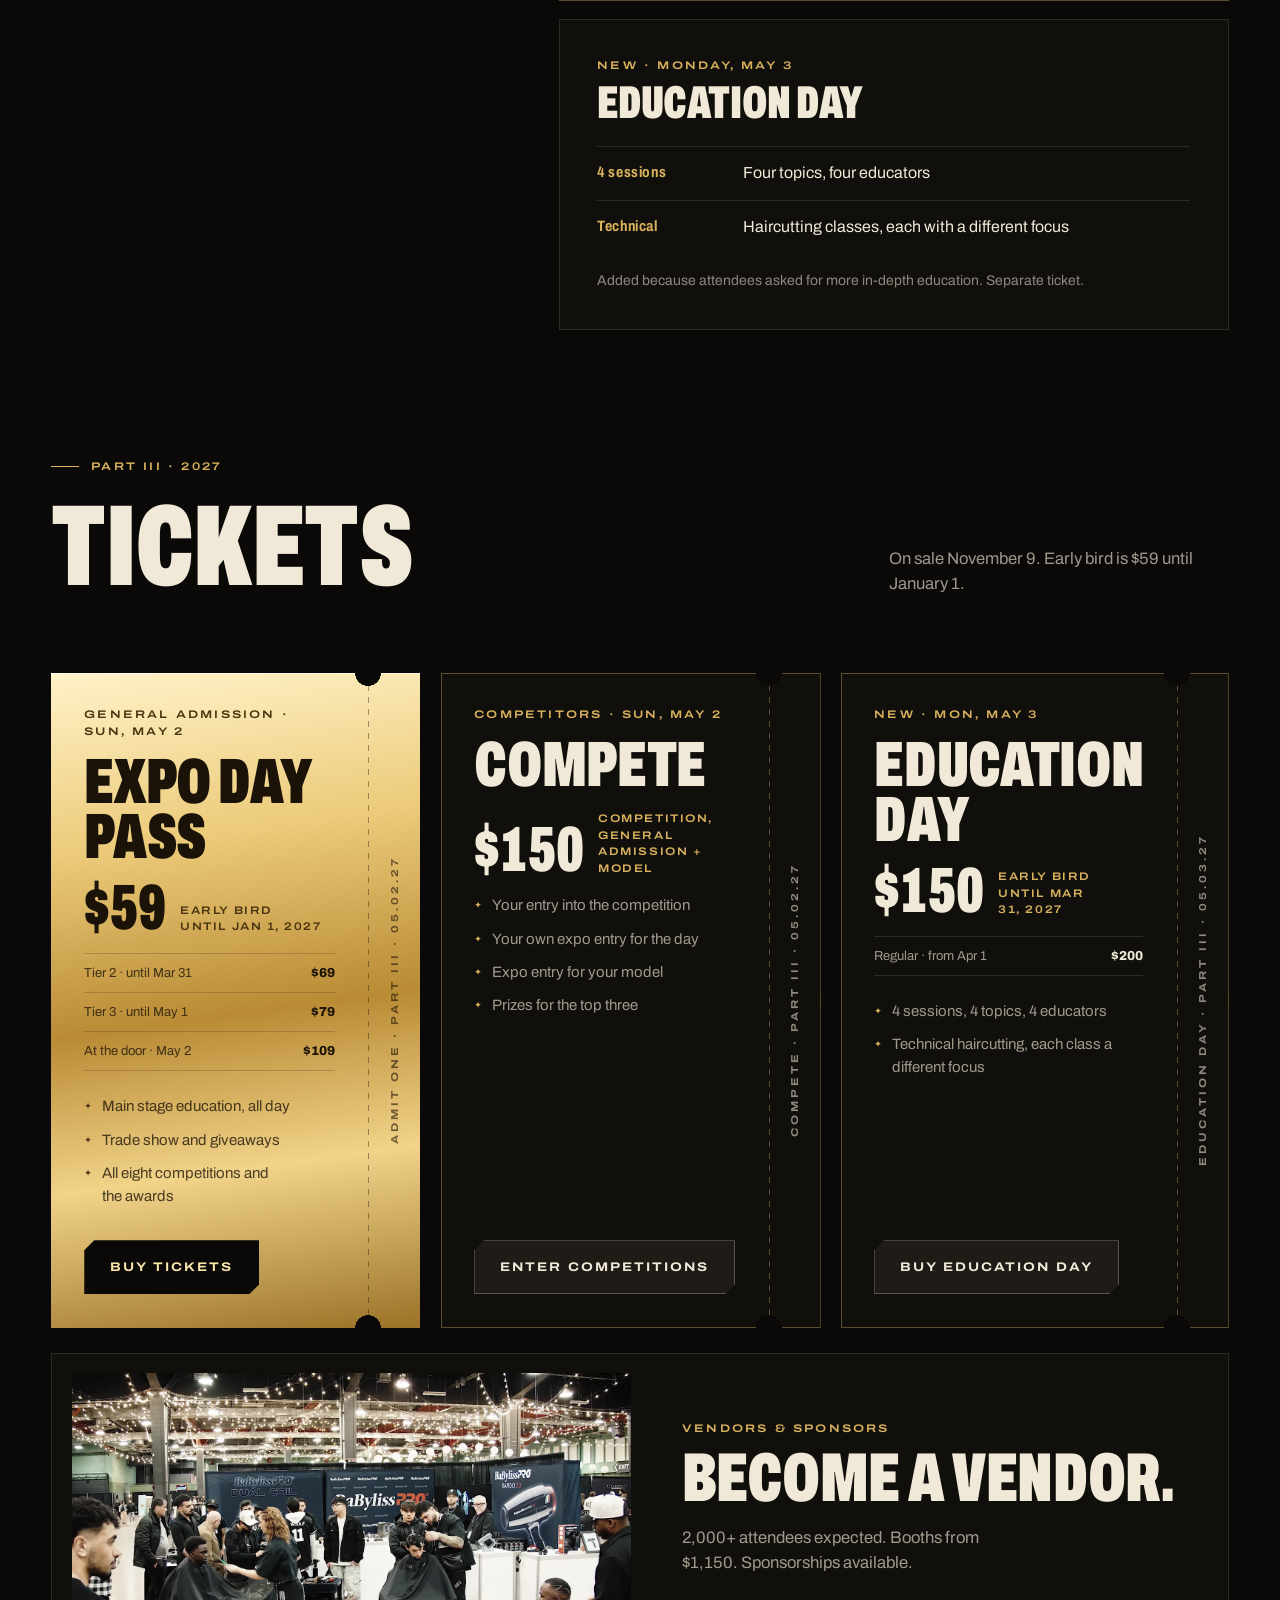
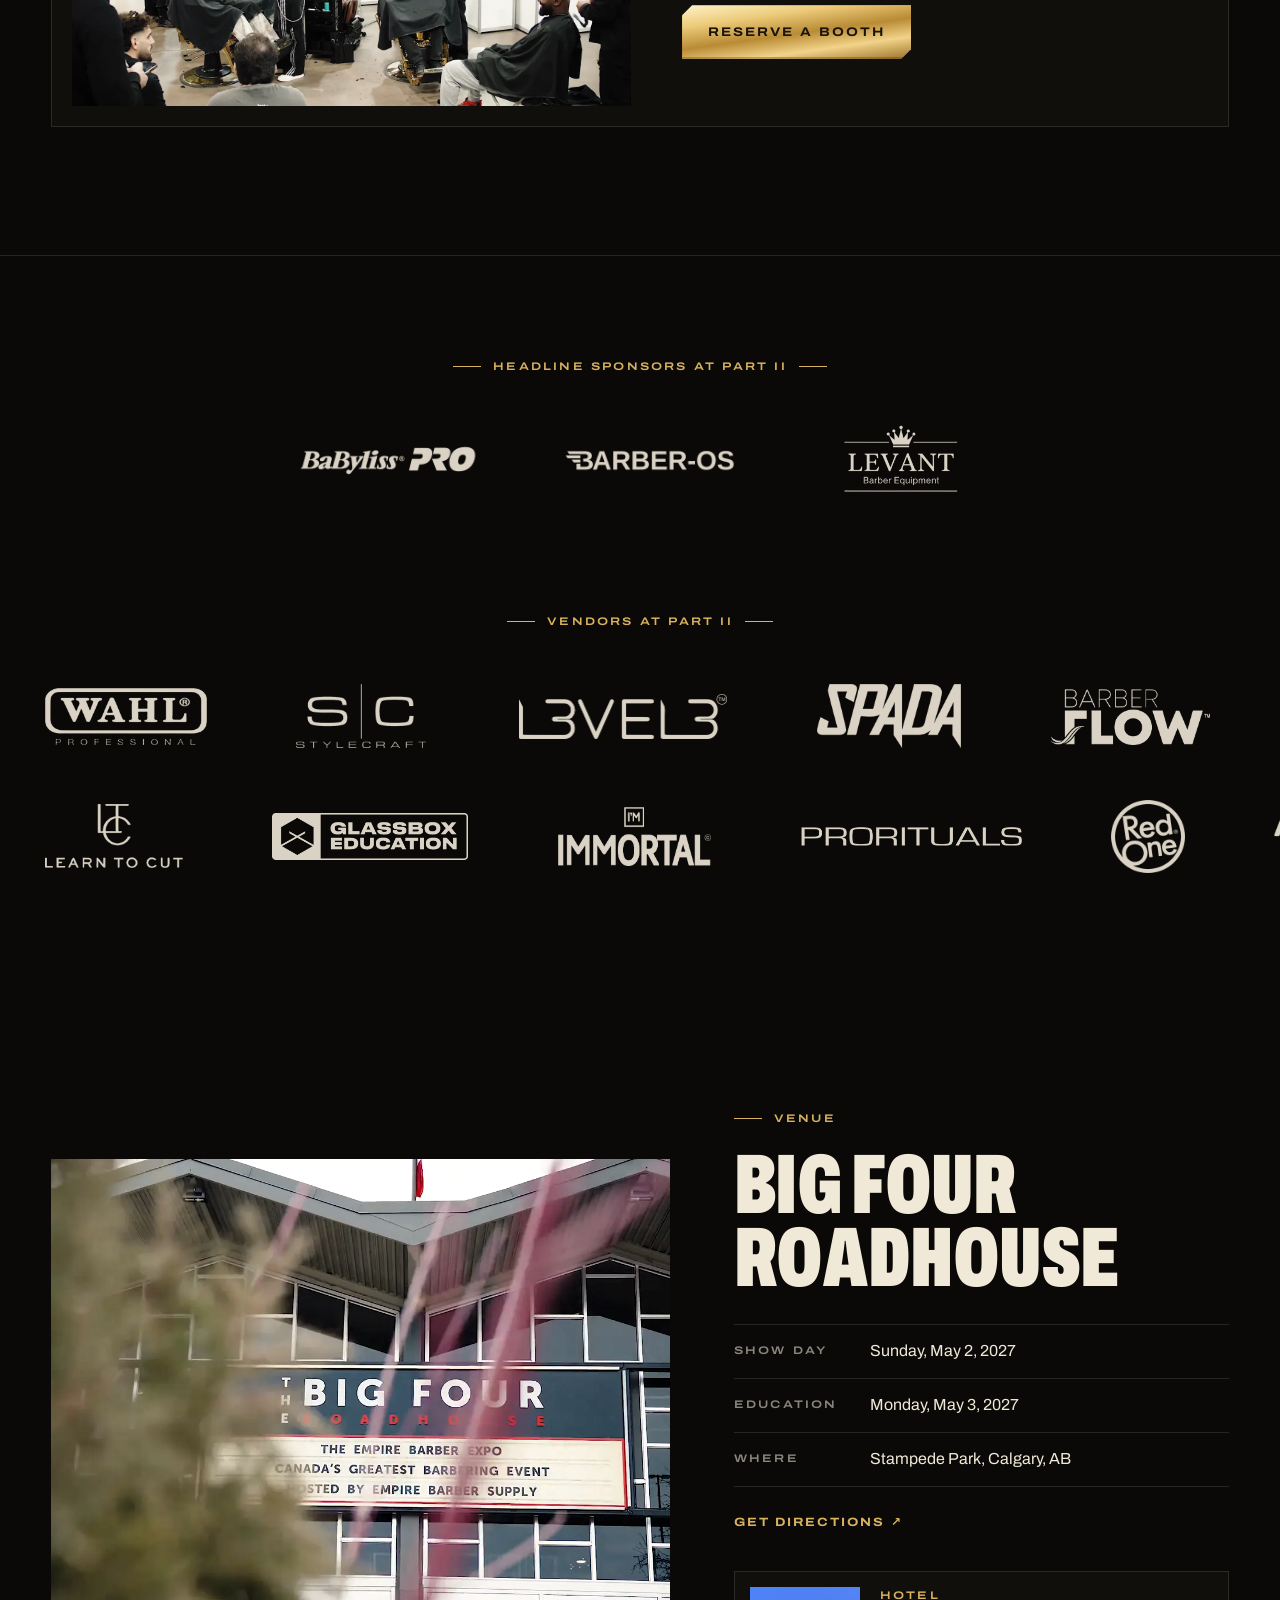
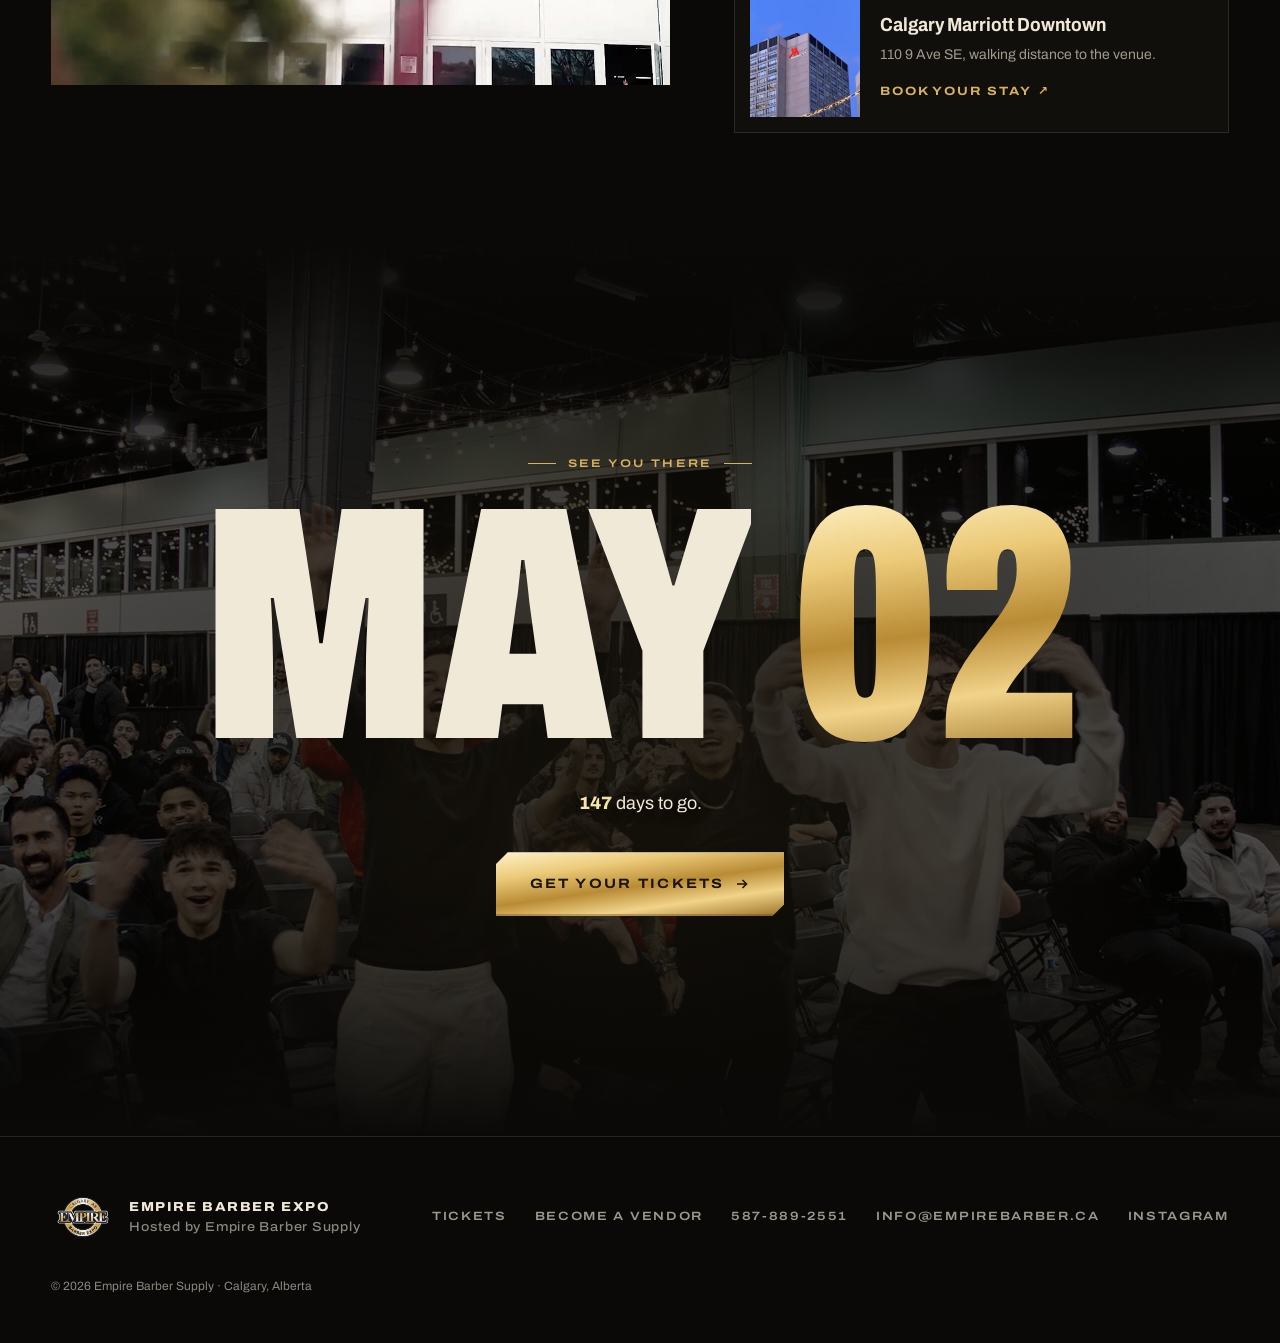
==== commit 3bae90e7: "Expo page: tighten the gap between schedule and tickets Co-Authored-By: Claude Opus 5.5 <noreply@ant" ====
--- a/expo-2027-preview-lyqui6/index.html
+++ b/expo-2027-preview-lyqui6/index.html
@@ -17,7 +17,7 @@
   <link rel="preconnect" href="https://fonts.gstatic.com" crossorigin>
   <link href="https://fonts.googleapis.com/css2?family=Archivo:wdth,wght@62..125,100..900&family=Instrument+Serif:ital@0;1&display=swap" rel="stylesheet">
   <link rel="preload" as="image" href="../assets/img/hero-poster.webp">
-  <link rel="stylesheet" href="../assets/css/main.css?v=21">
+  <link rel="stylesheet" href="../assets/css/main.css?v=22">
 </head>
 <body>
   <a class="skip" href="#main">Skip to content</a>
--- a/assets/css/main.css
+++ b/assets/css/main.css
@@ -1198,7 +1198,7 @@
   display: grid;
   grid-template-columns: minmax(0, 0.9fr) minmax(0, 1.4fr);
   gap: clamp(40px, 6vw, 100px);
-  padding: clamp(80px, 10vw, 140px) var(--gutter);
+  padding: clamp(80px, 10vw, 140px) var(--gutter) clamp(32px, 4vw, 56px);
   max-width: 1500px;
   margin: 0 auto;
 }
@@ -1244,7 +1244,7 @@
 
 .tickets {
   position: relative;
-  padding: clamp(100px, 12vw, 180px) var(--gutter) clamp(80px, 10vw, 140px);
+  padding: clamp(48px, 6vw, 88px) var(--gutter) clamp(80px, 10vw, 140px);
   max-width: 1500px;
   margin: 0 auto;
 }
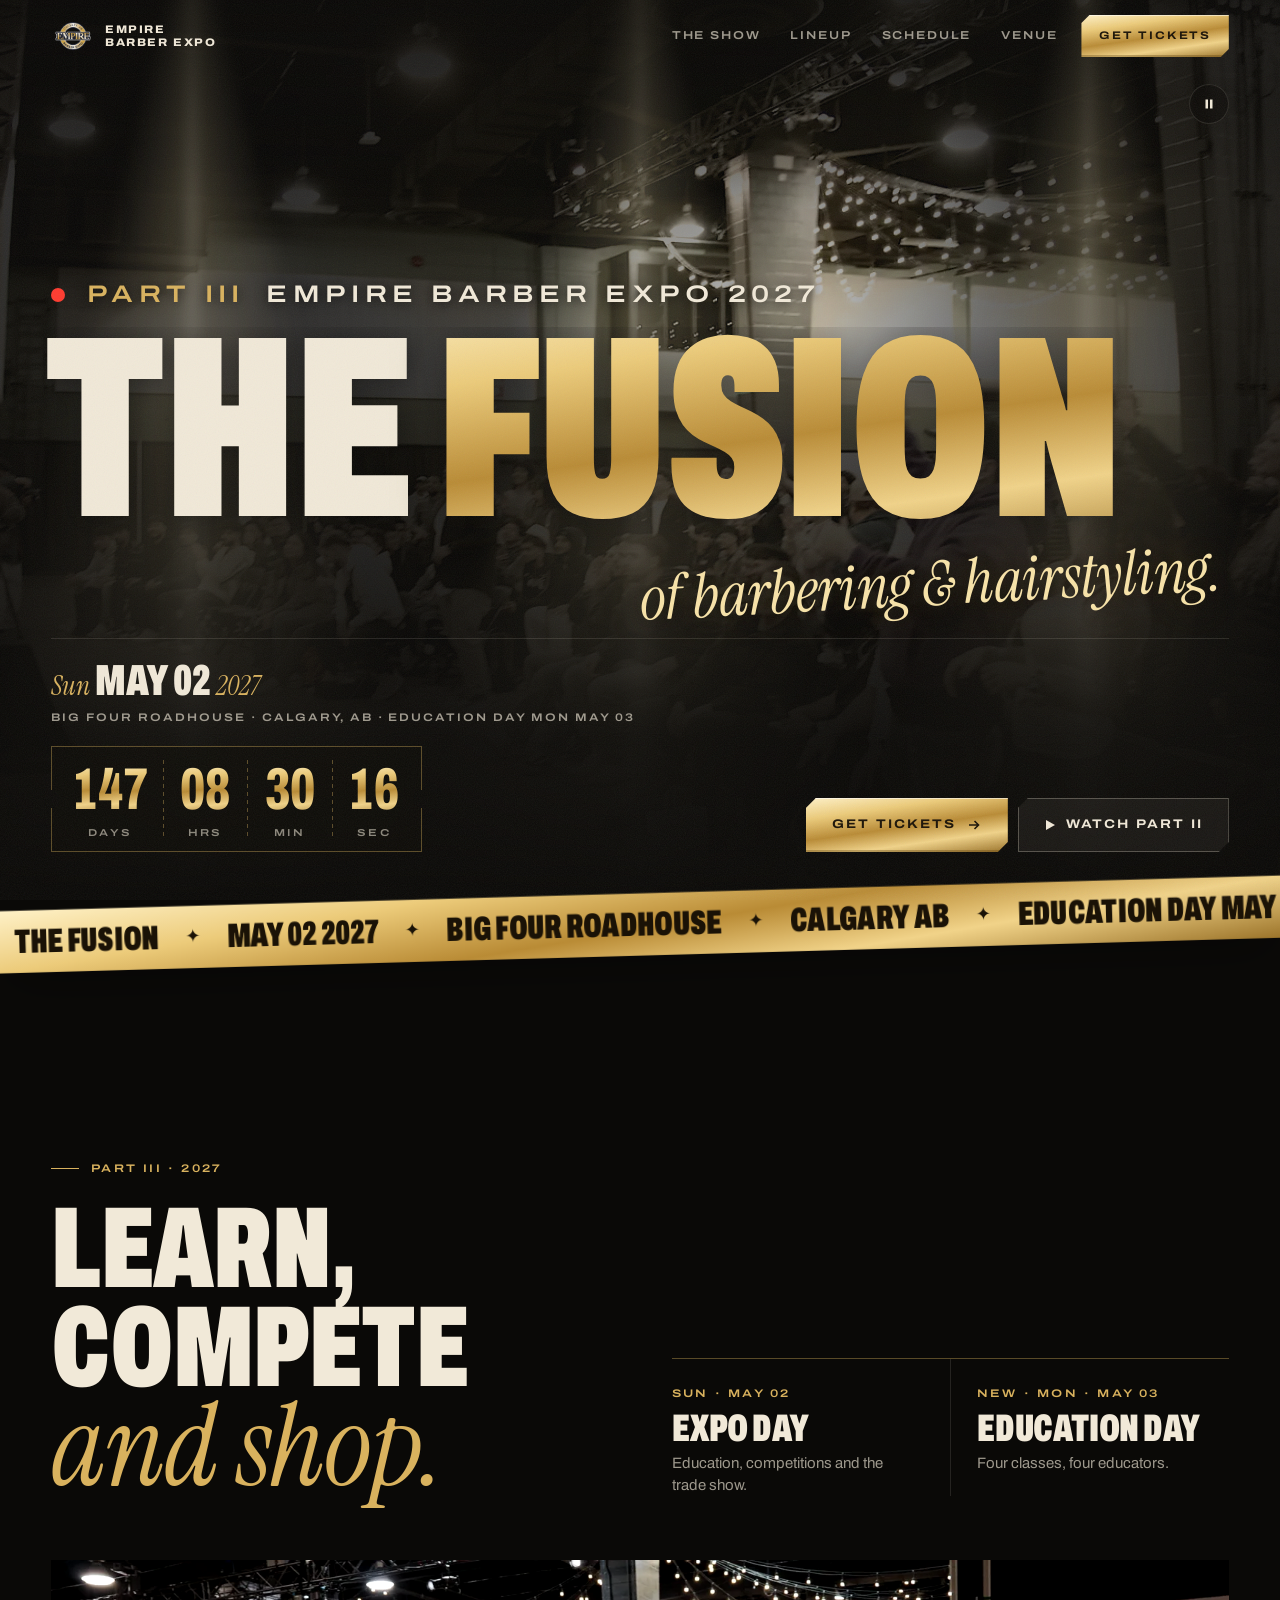
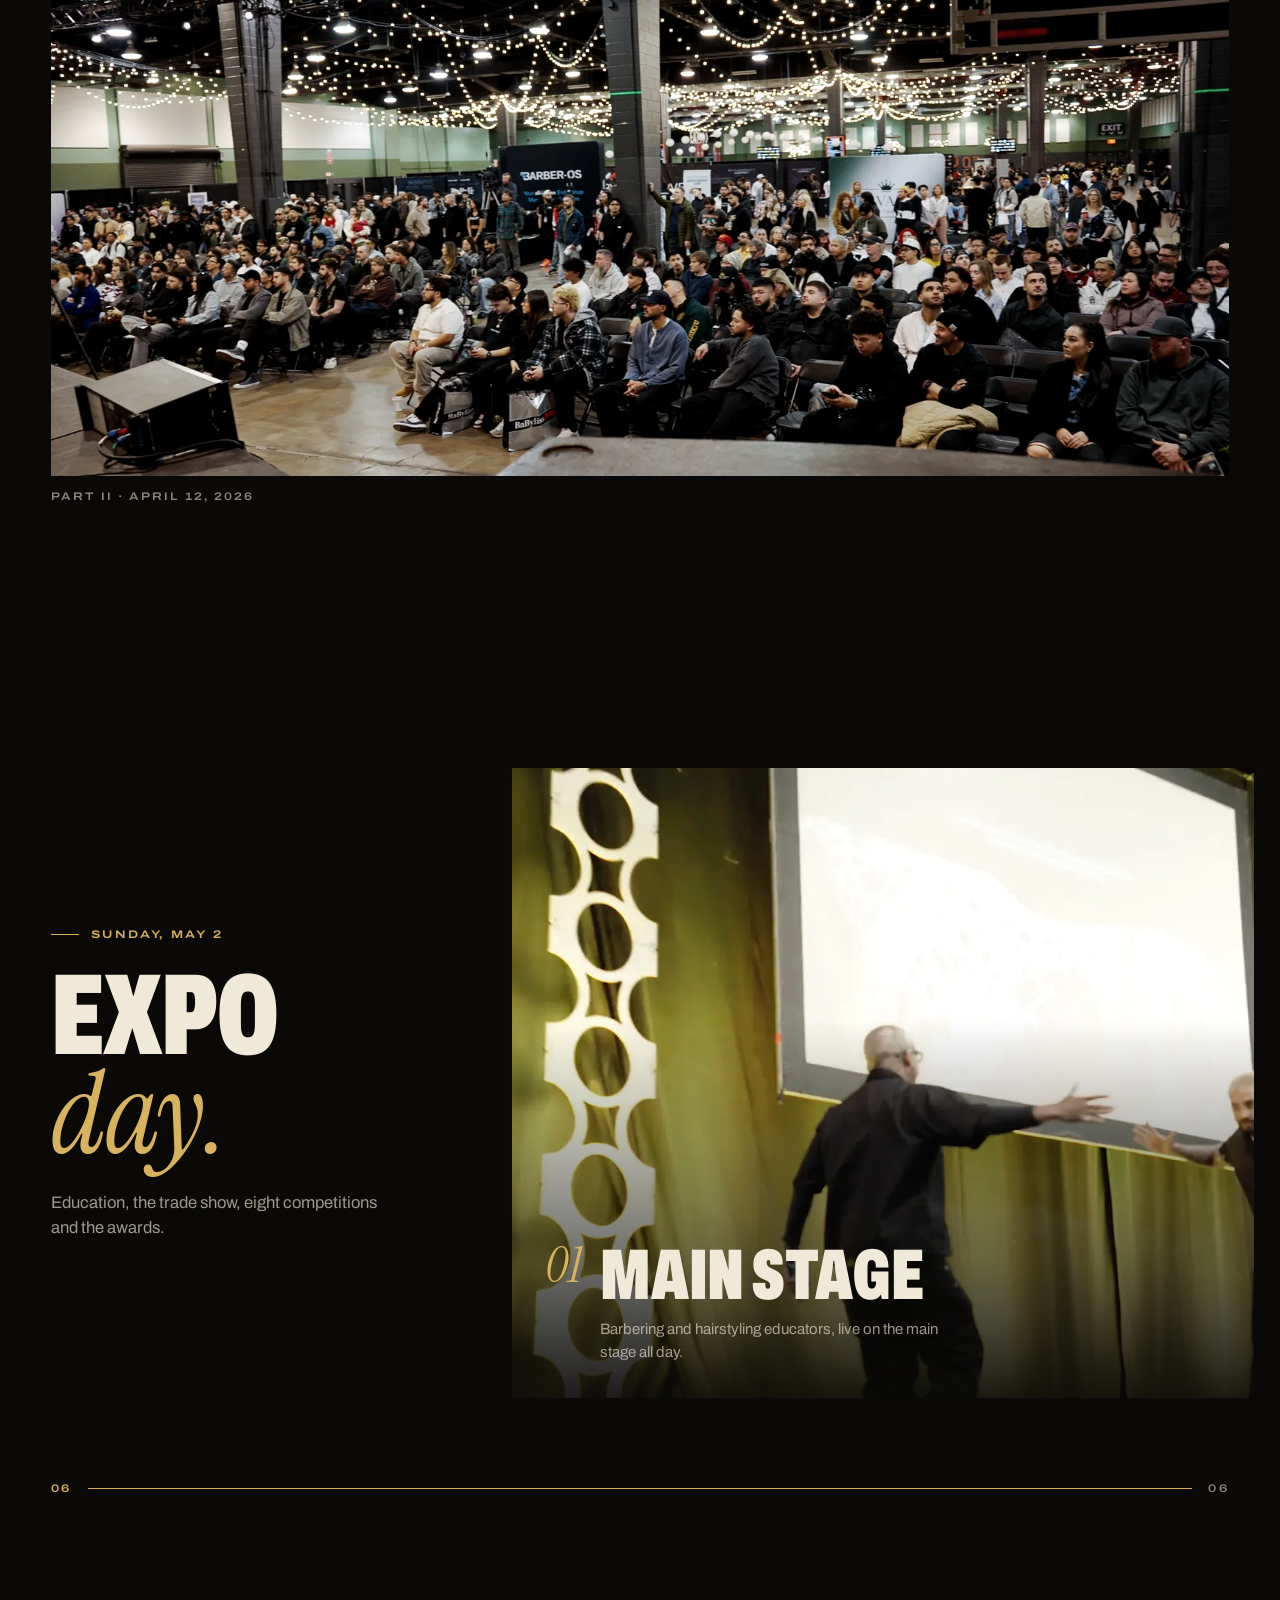
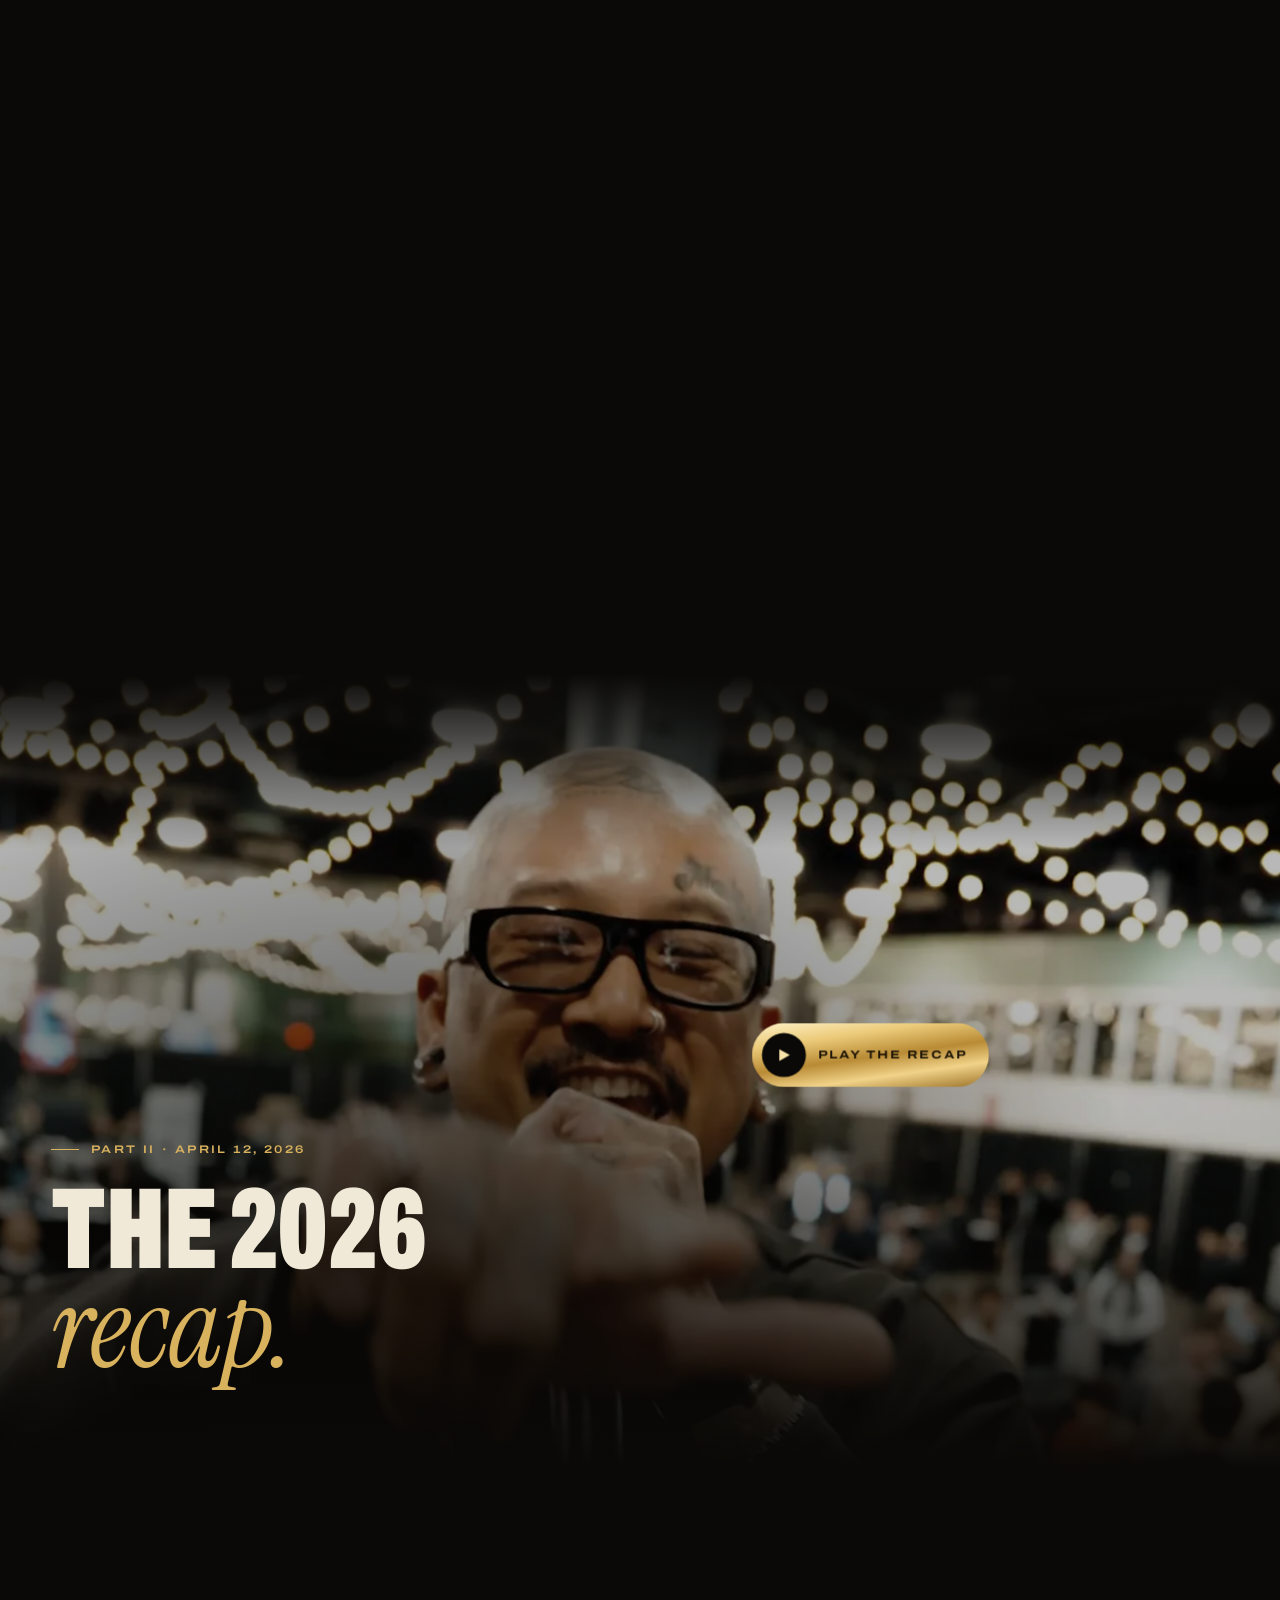
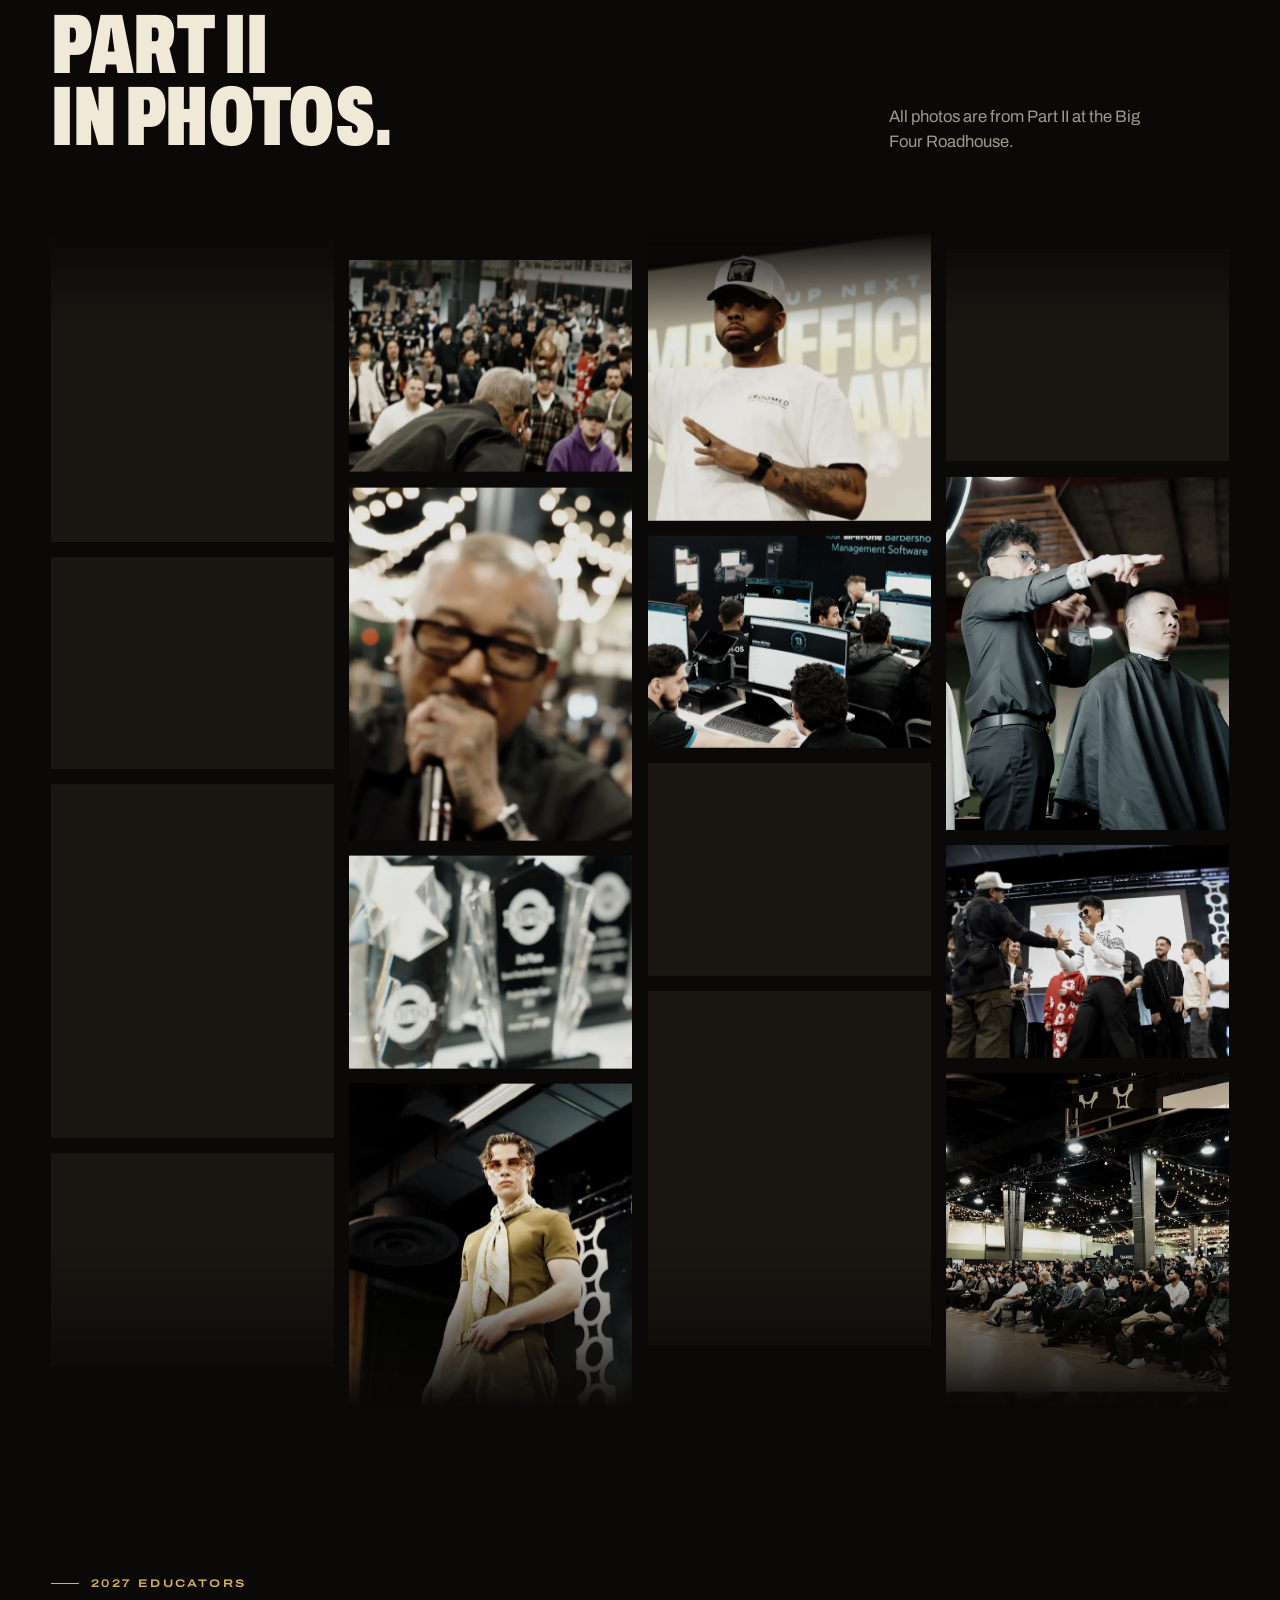
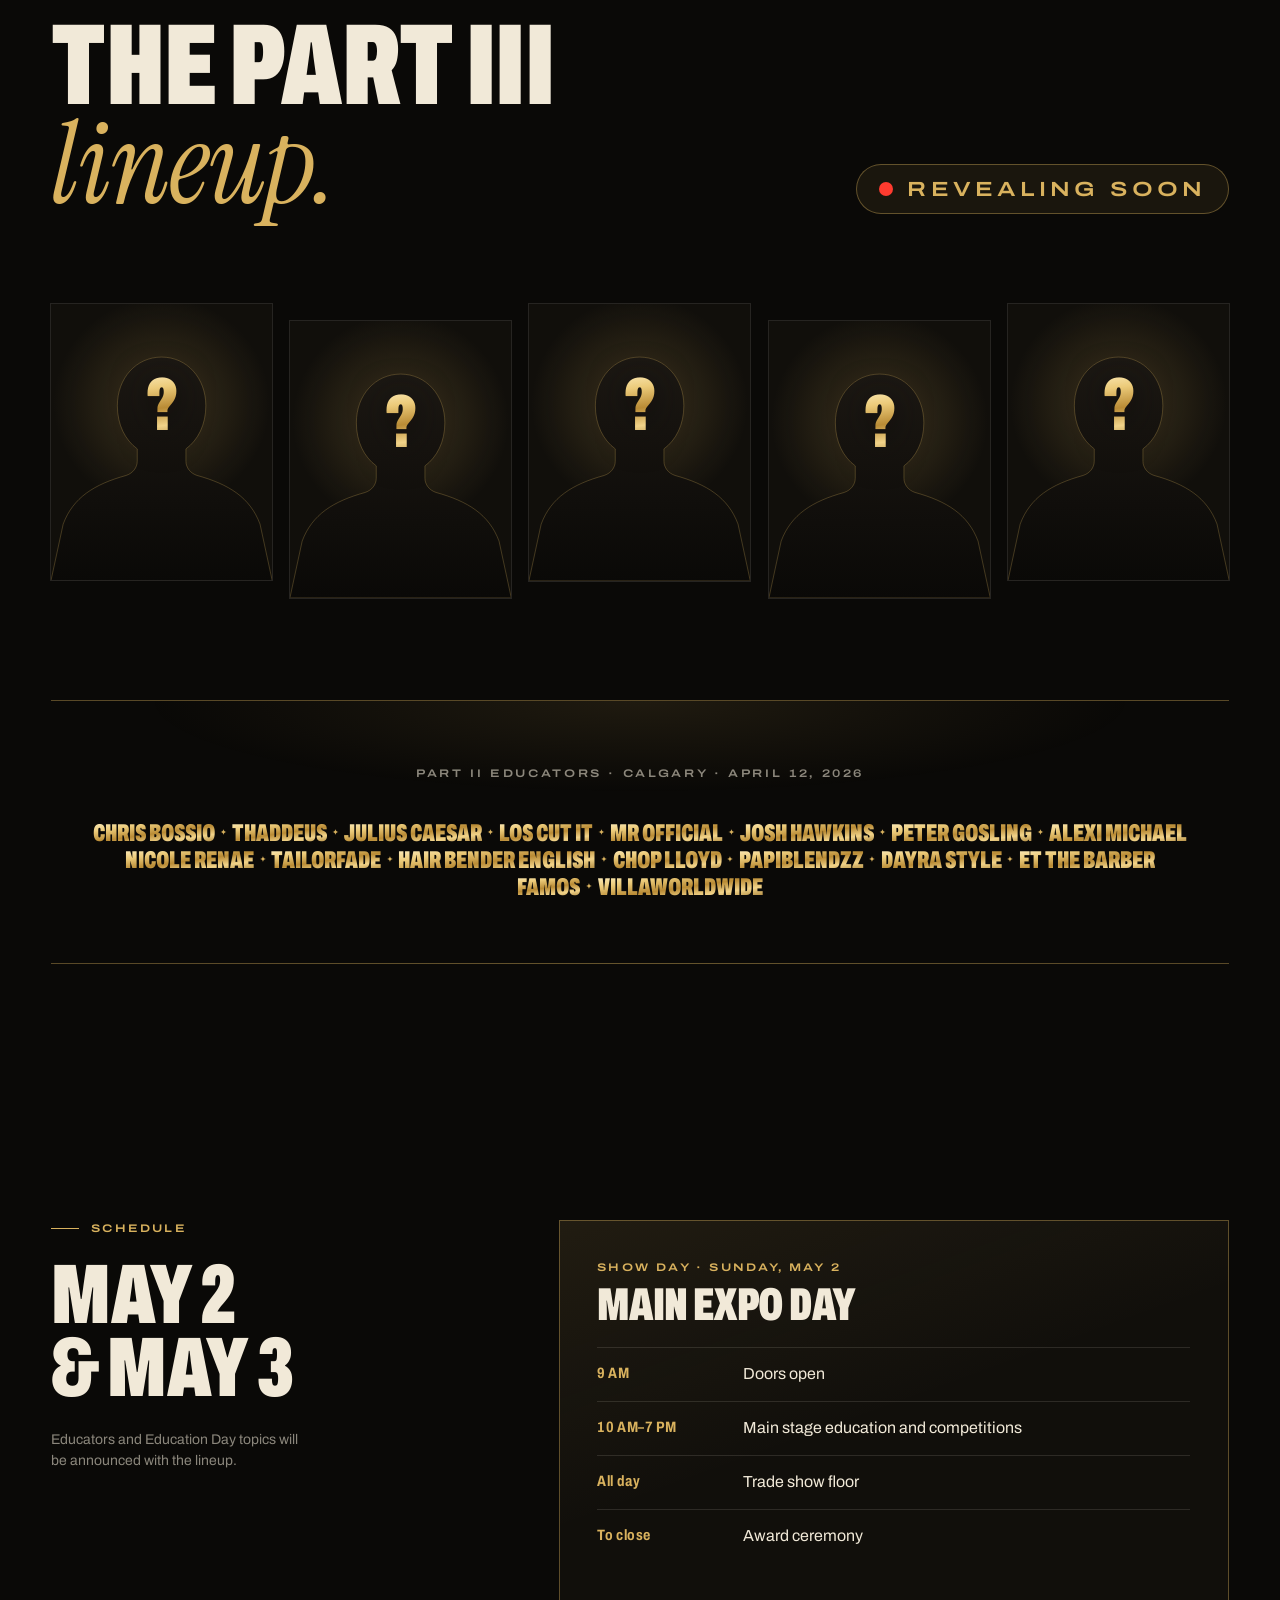
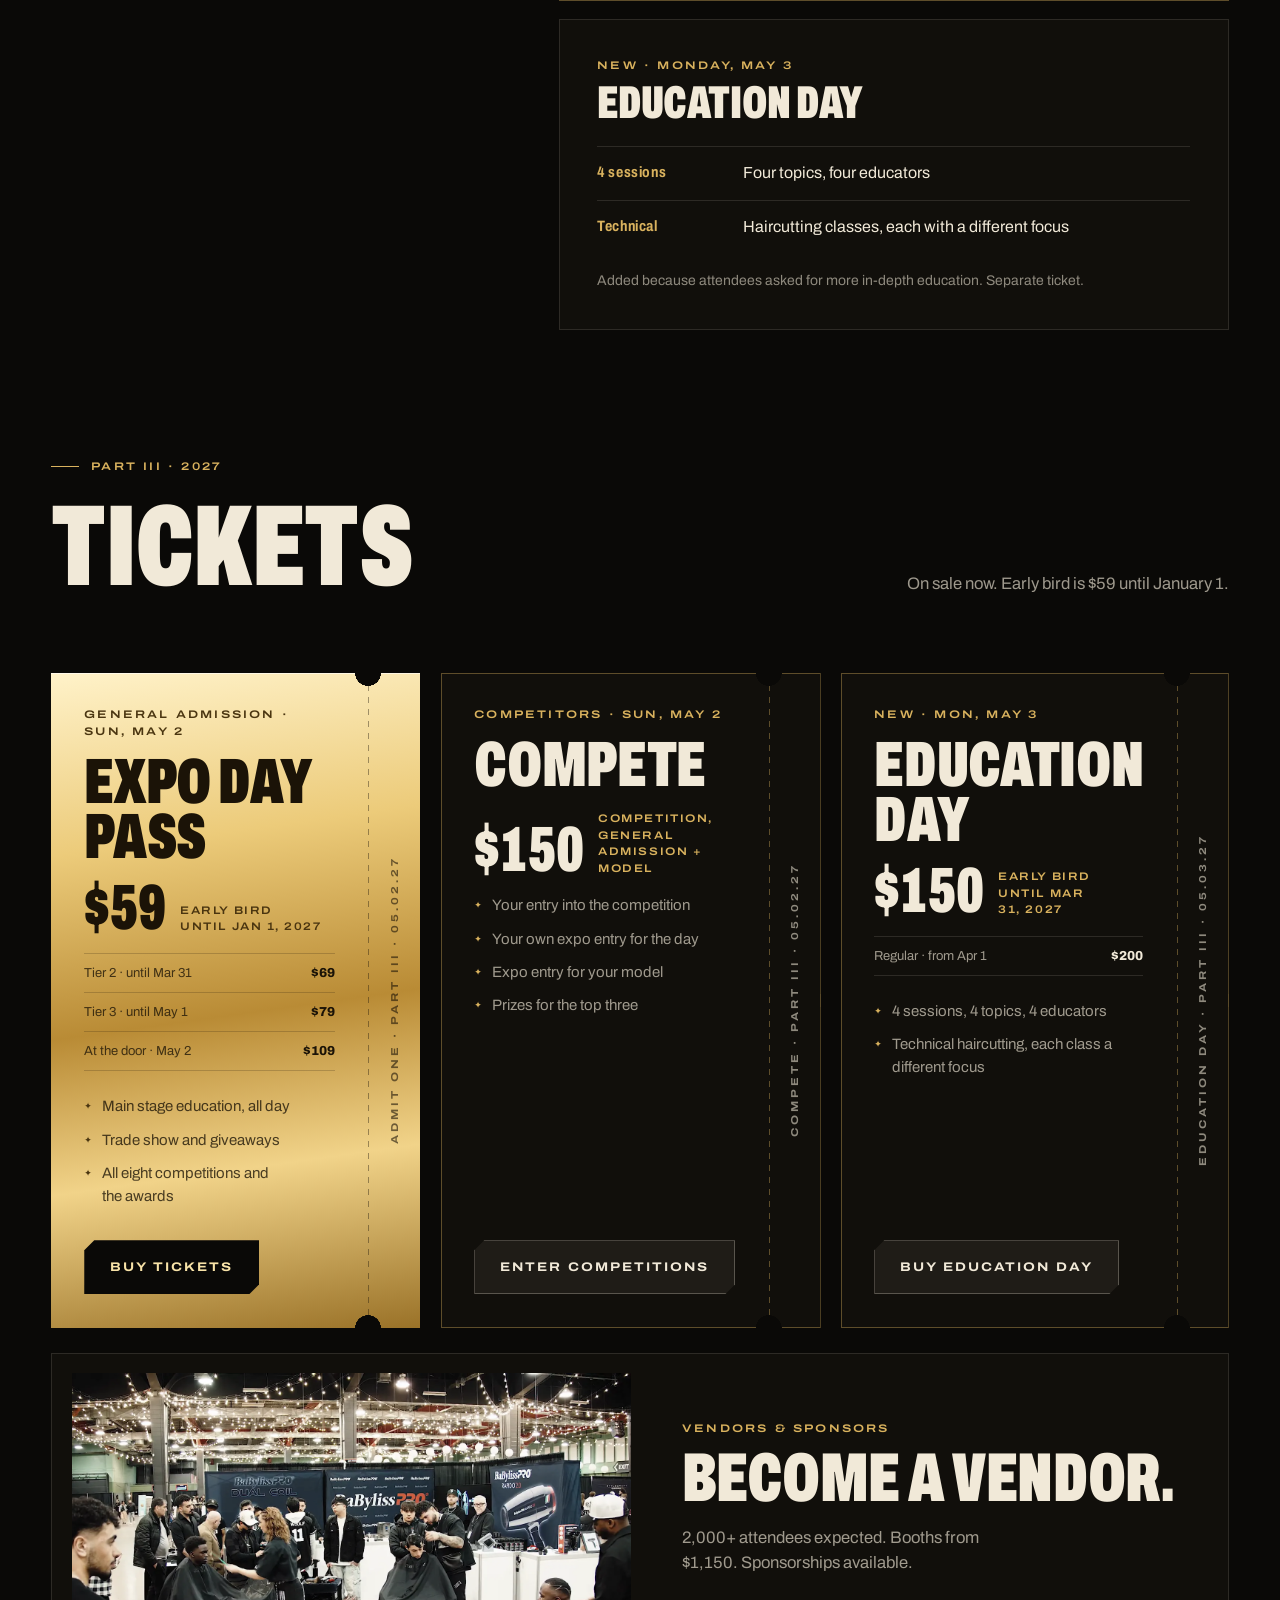
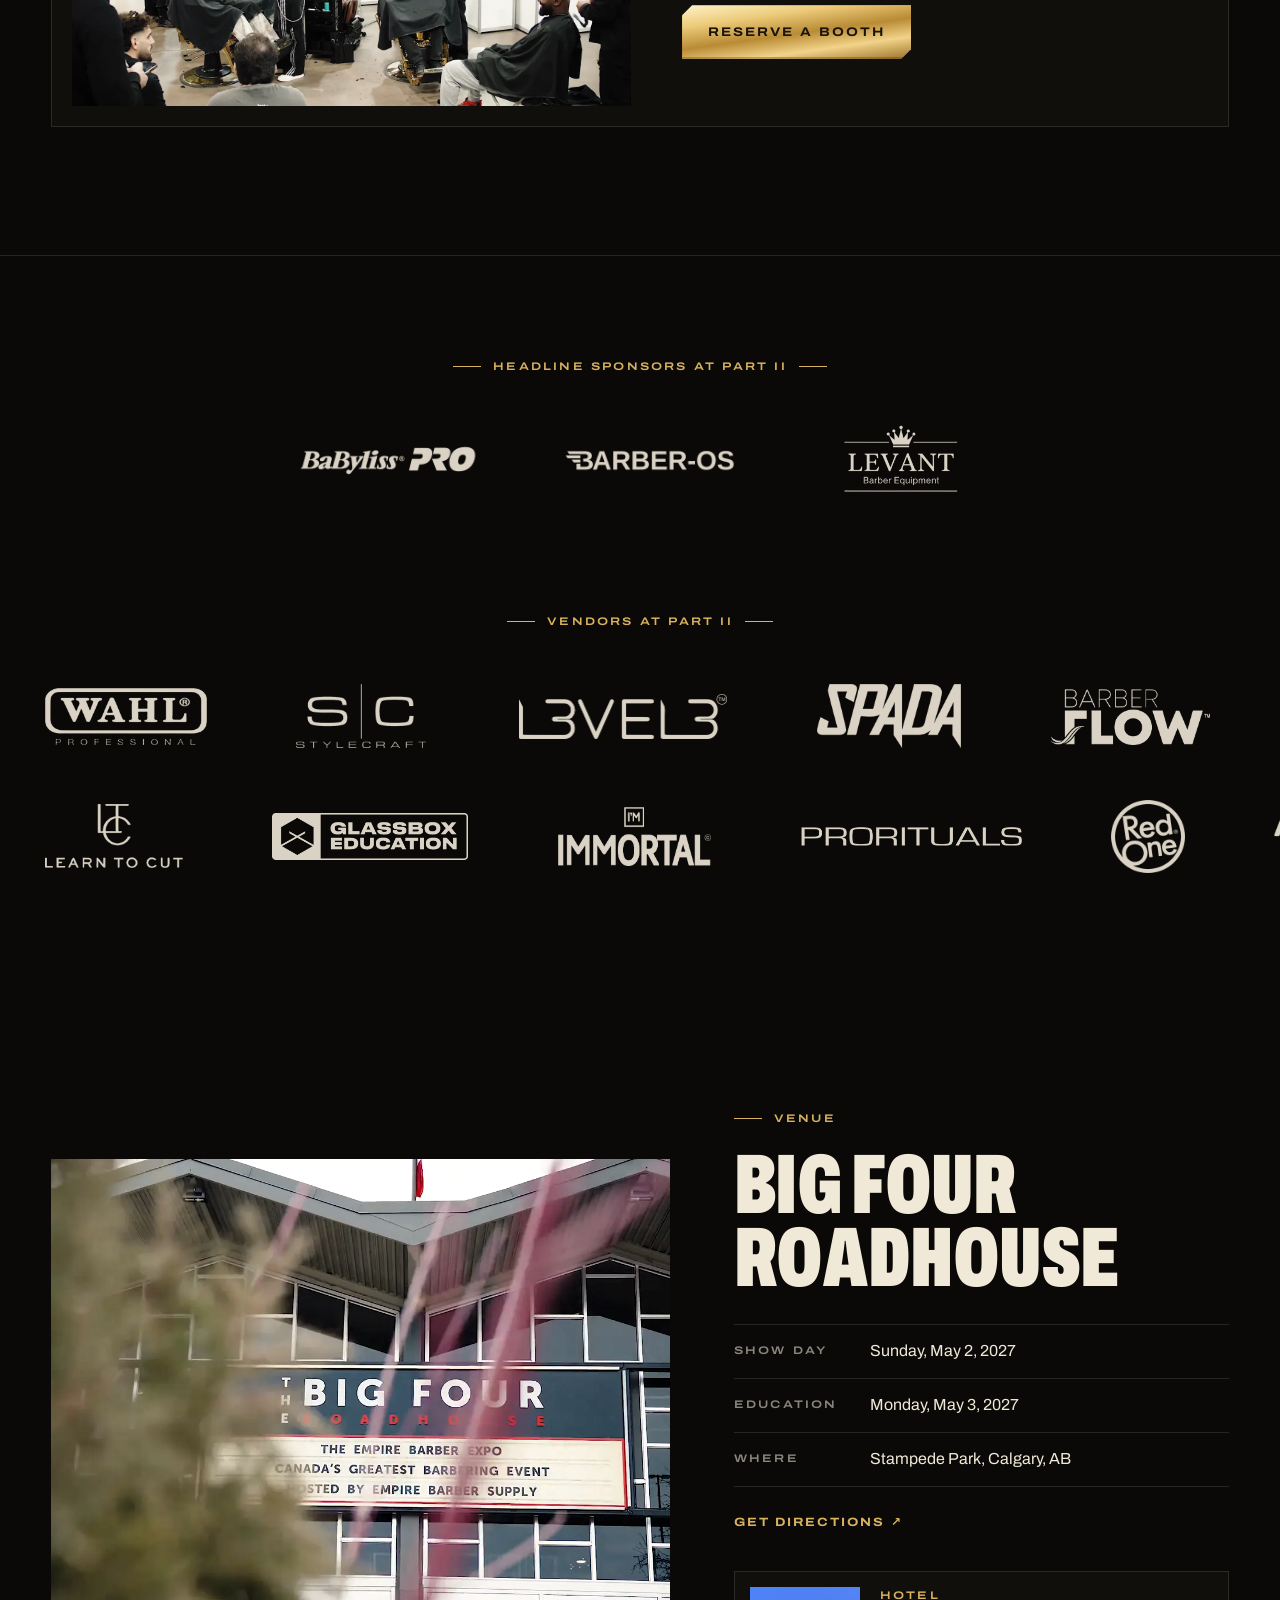
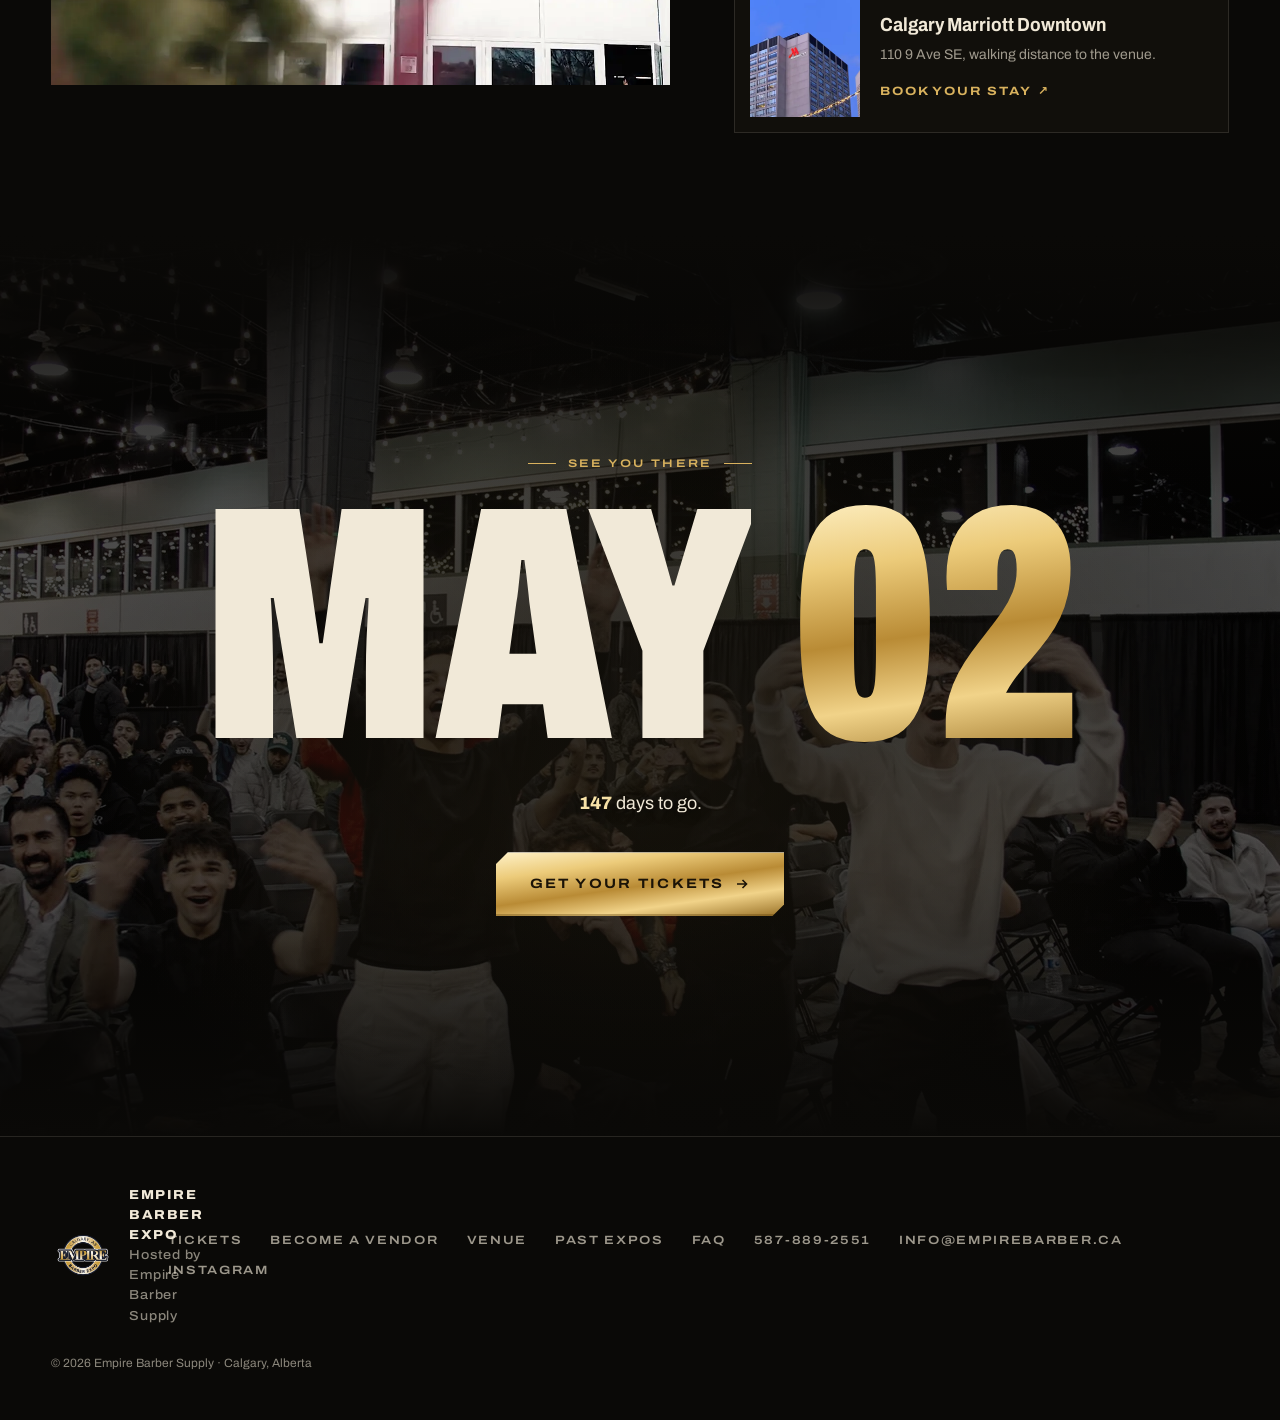
==== commit ff6e751f: "Launch: make the 2027 landing page the home page - Move the landing page from /expo-2027-preview-lyq" ====
--- a/expo-2027-preview-lyqui6/index.html
+++ b/expo-2027-preview-lyqui6/index.html
@@ -2,546 +2,14 @@
 <html lang="en">
 <head>
   <meta charset="utf-8">
-  <meta name="viewport" content="width=device-width, initial-scale=1, viewport-fit=cover">
-  <title>Empire Barber Expo 2027 · The Fusion · May 2–3, Calgary</title>
-  <meta name="description" content="Part III of Canada's largest barbering event: The Fusion of Barbering &amp; Hairstyling. Sunday, May 2, 2027 at the Big Four Roadhouse in Calgary, plus a new Education Day on Monday, May 3. Main stage education, the trade show floor, eight competitions and the awards.">
-  <meta name="theme-color" content="#0a0907">
-  <meta name="robots" content="noindex, nofollow">
-  <meta property="og:type" content="website">
-  <meta property="og:title" content="Empire Barber Expo 2027 · The Fusion">
-  <meta property="og:description" content="Part III: The Fusion of Barbering &amp; Hairstyling. Sunday, May 2, 2027 at the Big Four Roadhouse, Calgary. Education Day Monday, May 3.">
-  <meta property="og:image" content="../assets/img/crowd-hype.webp">
-  <link rel="icon" href="../assets/logos/empire-badge.webp">
-
-  <link rel="preconnect" href="https://fonts.googleapis.com">
-  <link rel="preconnect" href="https://fonts.gstatic.com" crossorigin>
-  <link href="https://fonts.googleapis.com/css2?family=Archivo:wdth,wght@62..125,100..900&family=Instrument+Serif:ital@0;1&display=swap" rel="stylesheet">
-  <link rel="preload" as="image" href="../assets/img/hero-poster.webp">
-  <link rel="stylesheet" href="../assets/css/main.css?v=22">
+  <title>Empire Barber Expo 2027</title>
+  <!-- The landing page moved to the site root. This keeps preview links already shared working. -->
+  <meta name="robots" content="noindex">
+  <link rel="canonical" href="https://barberexpo.ca/">
+  <meta http-equiv="refresh" content="0; url=../">
+  <script>location.replace('../' + location.hash);</script>
 </head>
-<body>
-  <a class="skip" href="#main">Skip to content</a>
-  <div class="grain" aria-hidden="true"></div>
-
-  <!-- ============ NAV ============ -->
-  <header class="nav" data-nav>
-    <a class="nav-brand" href="#top" aria-label="Empire Barber Expo, back to top">
-      <img src="../assets/logos/empire-badge.webp" alt="" width="44" height="44">
-      <span>Empire<br>Barber Expo</span>
-    </a>
-    <nav class="nav-links" aria-label="Sections">
-      <a href="#show">The Show</a>
-      <a href="#lineup">Lineup</a>
-      <a href="#setlist">Schedule</a>
-      <a href="#venue">Venue</a>
-    </nav>
-    <a class="btn btn-gold btn-sm" href="#tickets" data-link="tickets">Get Tickets</a>
-  </header>
-
-  <main id="main">
-
-    <!-- ============ HERO ============ -->
-    <section class="hero" id="top">
-      <div class="hero-media" aria-hidden="true">
-        <video class="hero-video" src="../assets/video/hero-loop.mp4" poster="../assets/img/hero-poster.webp" autoplay muted loop playsinline></video>
-        <div class="hero-grade"></div>
-        <div class="spot" data-spot></div>
-        <div class="beam b1"></div>
-        <div class="beam b2"></div>
-        <div class="beam b3"></div>
-        <div class="hero-fade"></div>
-      </div>
-
-      <button class="motion-toggle" type="button" data-motion-toggle aria-pressed="false" aria-label="Pause background video and animations">
-        <svg class="i-pause" width="12" height="12" viewBox="0 0 12 12" aria-hidden="true"><path d="M2.5 1.5h2.5v9H2.5zM7 1.5h2.5v9H7z" fill="currentColor"/></svg>
-        <svg class="i-play" width="12" height="12" viewBox="0 0 12 12" aria-hidden="true"><path d="M2.5 1l8 5-8 5z" fill="currentColor"/></svg>
-      </button>
-
-      <div class="hero-inner">
-        <p class="hero-meta">
-          <span class="live-dot" aria-hidden="true"></span>
-          <span>Part III</span>
-          <span>Empire Barber Expo 2027</span>
-        </p>
-
-        <h1 class="hero-title" aria-label="The Fusion of barbering and hairstyling" translate="no">
-          <span class="ln" style="--i:0"><span>The&nbsp;<em class="gold-text">Fusion</em></span></span>
-          <span class="ln hero-kicker" style="--i:1"><span>of barbering &amp; hairstyling.</span></span>
-        </h1>
-
-        <div class="hero-bar">
-          <div class="hero-when">
-            <p class="hero-date"><time datetime="2027-05-02"><span>Sun</span> May 02 <span>2027</span></time></p>
-            <p class="hero-where">Big Four Roadhouse · Calgary, AB · Education Day Mon May 03</p>
-          </div>
-
-          <div class="countdown" data-countdown role="timer" aria-label="Countdown to doors on May 2, 2027">
-            <div class="cd-unit"><span class="cd-num" data-unit="d"></span><span class="cd-label">Days</span></div>
-            <div class="cd-unit"><span class="cd-num" data-unit="h"></span><span class="cd-label">Hrs</span></div>
-            <div class="cd-unit"><span class="cd-num" data-unit="m"></span><span class="cd-label">Min</span></div>
-            <div class="cd-unit"><span class="cd-num" data-unit="s"></span><span class="cd-label">Sec</span></div>
-          </div>
-
-          <div class="hero-ctas">
-            <a class="btn btn-gold" href="#tickets" data-link="tickets">Get Tickets
-              <svg width="16" height="16" viewBox="0 0 16 16" aria-hidden="true"><path d="M3 8h9M8.5 4l4 4-4 4" fill="none" stroke="currentColor" stroke-width="1.6"/></svg>
-            </a>
-            <button class="btn btn-ghost" type="button" data-play>
-              <svg width="12" height="12" viewBox="0 0 12 12" aria-hidden="true"><path d="M2 1l9 5-9 5z" fill="currentColor"/></svg>
-              Watch Part II
-            </button>
-          </div>
-        </div>
-      </div>
-    </section>
-
-    <!-- ============ TICKER ============ -->
-    <div class="ticker" aria-hidden="true">
-      <div class="ticker-track">
-        <span>The Fusion</span><i>✦</i><span>May 02 2027</span><i>✦</i><span>Big Four Roadhouse</span><i>✦</i><span>Calgary AB</span><i>✦</i><span>Education Day May 03</span><i>✦</i><span>Part III</span><i>✦</i>
-        <span>The Fusion</span><i>✦</i><span>May 02 2027</span><i>✦</i><span>Big Four Roadhouse</span><i>✦</i><span>Calgary AB</span><i>✦</i><span>Education Day May 03</span><i>✦</i><span>Part III</span><i>✦</i>
-      </div>
-    </div>
-
-    <!-- ============ STORY ============ -->
-    <section class="story" id="story" aria-labelledby="story-title">
-      <div class="story-head">
-        <div>
-          <p class="eyebrow">Part III · 2027</p>
-          <h2 class="display h-xl" id="story-title">Learn, compete<br><em class="serif-gold">and shop.</em></h2>
-        </div>
-        <ol class="story-days">
-          <li data-reveal>
-            <p class="label">Sun · May 02</p>
-            <h3 class="display">Expo Day</h3>
-            <p>Education, competitions and the trade show.</p>
-          </li>
-          <li data-reveal style="--d:100ms">
-            <p class="label">New · Mon · May 03</p>
-            <h3 class="display">Education Day</h3>
-            <p>Four classes, four educators.</p>
-          </li>
-        </ol>
-      </div>
-      <figure class="story-media" data-reveal="clip">
-        <div class="wipe"><img src="../assets/img/story-crowd.webp" alt="Attendees seated in front of the main stage under string lights, with the exhibitor floor behind" loading="lazy" decoding="async" width="1600" height="702"></div>
-        <figcaption>Part II · <time datetime="2026-04-12">April 12, 2026</time></figcaption>
-      </figure>
-    </section>
-
-    <!-- ============ THE SHOW (horizontal) ============ -->
-    <section class="acts" id="show" data-acts>
-      <div class="acts-sticky">
-        <div class="acts-track" data-track>
-
-          <div class="acts-intro">
-            <p class="eyebrow">Sunday, May 2</p>
-            <h2 class="display h-xl">Expo <em class="serif-gold">day.</em></h2>
-            <p class="lede">Education, the trade show, eight competitions and the awards.</p>
-          </div>
-
-          <article class="act">
-            <div class="act-media"><video aria-hidden="true" data-inview muted loop playsinline preload="none" poster="../assets/img/stage-gold.webp" data-src="../assets/video/clip-stage.mp4"></video></div>
-            <div class="act-copy">
-              <span class="act-no">01</span>
-              <h3 class="display">Main Stage</h3>
-              <p>Barbering and hairstyling educators, live on the main stage all day.</p>
-            </div>
-          </article>
-
-          <article class="act">
-            <div class="act-media"><video aria-hidden="true" data-inview muted loop playsinline preload="none" poster="../assets/img/crowd-hype.webp" data-src="../assets/video/clip-hype.mp4"></video></div>
-            <div class="act-copy">
-              <span class="act-no">02</span>
-              <h3 class="display">The Crowd</h3>
-              <p>Barbers, stylists, shop owners and students in one room.</p>
-            </div>
-          </article>
-
-          <article class="act">
-            <div class="act-media"><video aria-hidden="true" data-inview muted loop playsinline preload="none" poster="../assets/img/vendor-floor.webp" data-src="../assets/video/clip-vendors.mp4"></video></div>
-            <div class="act-copy">
-              <span class="act-no">03</span>
-              <h3 class="display">Trade Show</h3>
-              <p>The industry’s top brands, new tools and product, and giveaways.</p>
-            </div>
-          </article>
-
-          <article class="act">
-            <div class="act-media"><video aria-hidden="true" data-inview muted loop playsinline preload="none" poster="../assets/img/comp-cut.webp" data-src="../assets/video/clip-cuts.mp4"></video></div>
-            <div class="act-copy">
-              <span class="act-no">04</span>
-              <h3 class="display">Competitions</h3>
-              <p>Eight live competitions, from Speed Fade to Hair &amp; Beard.</p>
-            </div>
-          </article>
-
-          <article class="act">
-            <div class="act-media"><video aria-hidden="true" data-inview muted loop playsinline preload="none" poster="../assets/img/education.webp" data-src="../assets/video/clip-education.mp4"></video></div>
-            <div class="act-copy">
-              <span class="act-no">05</span>
-              <h3 class="display">Education</h3>
-              <p>Techniques you can take back to your chair, and a second day just for education.</p>
-            </div>
-          </article>
-
-          <article class="act">
-            <div class="act-media"><video aria-hidden="true" data-inview muted loop playsinline preload="none" poster="../assets/img/trophies.webp" data-src="../assets/video/clip-trophies.mp4"></video></div>
-            <div class="act-copy">
-              <span class="act-no">06</span>
-              <h3 class="display">Awards</h3>
-              <p>The award ceremony closes the day.</p>
-            </div>
-          </article>
-
-        </div>
-
-        <div class="acts-progress" aria-hidden="true">
-          <span data-acts-count>01</span>
-          <div class="acts-bar"><i data-acts-bar></i></div>
-          <span>06</span>
-        </div>
-      </div>
-    </section>
-
-    <!-- ============ RECAP ============ -->
-    <section class="recap" data-recap aria-label="Part II recap video">
-      <div class="recap-media">
-        <img src="../assets/img/mc-point.webp" alt="An MC points at the crowd under string lights at the 2026 Empire Barber Expo" loading="lazy" decoding="async" width="1600" height="900">
-      </div>
-      <div class="recap-copy">
-        <p class="eyebrow">Part II · April 12, 2026</p>
-        <h2 class="display h-xl">The 2026<br><em class="serif-gold">recap.</em></h2>
-      </div>
-      <button class="recap-play" type="button" data-play data-recap-chip>
-        <span class="recap-play-icon"><svg width="14" height="14" viewBox="0 0 12 12" aria-hidden="true"><path d="M2 1l9 5-9 5z" fill="currentColor"/></svg></span>
-        <span>Play the Recap</span>
-      </button>
-    </section>
-
-    <!-- ============ WALL ============ -->
-    <section class="wall" data-wall aria-labelledby="wall-title">
-      <div class="wall-head">
-        <h2 class="display h-lg" id="wall-title">Part II<br>in photos.</h2>
-        <p class="lede">All photos are from Part II at the Big Four Roadhouse.</p>
-      </div>
-      <div class="wall-grid">
-        <div class="wall-col" data-speed="-0.12">
-          <figure class="tile t-tall"><img src="../assets/img/crowd-seats.webp" alt="Rows of attendees watching the main stage" loading="lazy" decoding="async" width="1600" height="900"></figure>
-          <figure class="tile"><img src="../assets/img/stage-famos.webp" alt="Famos and Villaworldwide on the main stage between gold curtains" loading="lazy" decoding="async" width="1600" height="900"></figure>
-          <figure class="tile t-tall"><img src="../assets/img/design-cut.webp" alt="A competitor with a green hair design during the competition" loading="lazy" decoding="async" width="1600" height="900"></figure>
-          <figure class="tile"><img src="../assets/img/crowd-seminar.webp" alt="A packed seated crowd watching a seminar" loading="lazy" decoding="async" width="1600" height="900"></figure>
-        </div>
-        <div class="wall-col" data-speed="0.08">
-          <figure class="tile"><img src="../assets/img/crowd-dense.webp" alt="A dense crowd around the stage" loading="lazy" decoding="async" width="1600" height="900"></figure>
-          <figure class="tile t-tall"><video aria-hidden="true" data-inview muted loop playsinline preload="none" poster="../assets/img/mc-mic.webp" data-src="../assets/video/clip-mc.mp4"></video></figure>
-          <figure class="tile"><img src="../assets/img/trophies.webp" alt="Crystal trophies lined up for the award ceremony" loading="lazy" decoding="async" width="1600" height="900"></figure>
-          <figure class="tile t-tall"><img src="../assets/img/runway-2.webp" alt="A model walking the runway on stage" loading="lazy" decoding="async" width="1600" height="900"></figure>
-        </div>
-        <div class="wall-col" data-speed="-0.18">
-          <figure class="tile t-tall"><img src="../assets/img/stage-wave.webp" alt="Mr Official waving to the crowd from the main stage" loading="lazy" decoding="async" width="1600" height="900"></figure>
-          <figure class="tile"><img src="../assets/img/vendor-booth.webp" alt="Barbers testing software at a vendor booth" loading="lazy" decoding="async" width="1600" height="900"></figure>
-          <figure class="tile"><img src="../assets/img/stage-wide.webp" alt="An educator on the main stage in front of a seated crowd" loading="lazy" decoding="async" width="1600" height="900"></figure>
-          <figure class="tile t-tall"><img src="../assets/img/comp-hall.webp" alt="The competition floor with ring lights and chairs" loading="lazy" decoding="async" width="1600" height="900"></figure>
-        </div>
-        <div class="wall-col" data-speed="0.05">
-          <figure class="tile"><img src="../assets/img/seminar.webp" alt="An audience watching an educator from the back of the room" loading="lazy" decoding="async" width="1600" height="900"></figure>
-          <figure class="tile t-tall"><img src="../assets/img/comp-cut.webp" alt="Competitors cutting under ring lights" loading="lazy" decoding="async" width="1600" height="900"></figure>
-          <figure class="tile"><img src="../assets/img/stage-group.webp" alt="Educators and winners together on stage" loading="lazy" decoding="async" width="1600" height="900"></figure>
-          <figure class="tile t-tall"><img src="../assets/img/crowd-hall.webp" alt="Wide shot of the full hall under string lights" loading="lazy" decoding="async" width="1600" height="900"></figure>
-        </div>
-      </div>
-    </section>
-
-    <!-- ============ LINEUP ============ -->
-    <section class="lineup" id="lineup">
-      <div class="lineup-head">
-        <p class="eyebrow">2027 educators</p>
-        <h2 class="display h-xl">The Part III<br><em class="serif-gold">lineup.</em></h2>
-        <p class="tba-soon"><span class="live-dot" aria-hidden="true"></span>Revealing soon</p>
-      </div>
-
-      <!-- Shadow figures stand in for the 2027 educators until the lineup drops -->
-      <svg class="sr-defs" width="0" height="0" aria-hidden="true" focusable="false">
-        <defs>
-          <linearGradient id="tba-fill" x1="0" y1="0" x2="0" y2="1">
-            <stop offset="0" stop-color="#1c1813"/>
-            <stop offset="1" stop-color="#0a0907"/>
-          </linearGradient>
-          <symbol id="tba-figure" viewBox="0 0 400 500">
-            <path fill="url(#tba-fill)" stroke="rgba(217, 178, 94, 0.32)" stroke-width="1.5" d="M200 96c-46 0-80 38-80 88 0 34 14 62 36 78v22c0 12-8 22-20 26-58 16-96 40-114 88L0 500h400l-22-102c-18-48-56-72-114-88-12-4-20-14-20-26v-22c22-16 36-44 36-78 0-50-34-88-80-88z"/>
-          </symbol>
-        </defs>
-      </svg>
-      <ul class="tba-row" data-reveal aria-label="2027 educators, to be announced">
-          <li class="tba" style="--i:0"><svg viewBox="0 0 400 500" aria-hidden="true"><use href="#tba-figure"/></svg><span aria-hidden="true">?</span></li>
-          <li class="tba" style="--i:1"><svg viewBox="0 0 400 500" aria-hidden="true"><use href="#tba-figure"/></svg><span aria-hidden="true">?</span></li>
-          <li class="tba" style="--i:2"><svg viewBox="0 0 400 500" aria-hidden="true"><use href="#tba-figure"/></svg><span aria-hidden="true">?</span></li>
-          <li class="tba" style="--i:3"><svg viewBox="0 0 400 500" aria-hidden="true"><use href="#tba-figure"/></svg><span aria-hidden="true">?</span></li>
-          <li class="tba" style="--i:4"><svg viewBox="0 0 400 500" aria-hidden="true"><use href="#tba-figure"/></svg><span aria-hidden="true">?</span></li>
-      </ul>
-
-      <div class="poster" data-poster>
-        <p class="poster-cap">Part II educators · Calgary · <time datetime="2026-04-12">April 12, 2026</time></p>
-        <!-- Equal billing: one size, one colour. Stars that land at a line break are hidden by JS. -->
-        <ul class="poster-names" translate="no" data-poster-names>
-          <li><a data-person="chris-bossio" href="https://www.instagram.com/bossiocuts/" target="_blank" rel="noopener">Chris Bossio</a></li>
-          <li><i aria-hidden="true">✦</i><a data-person="thaddeus" href="https://www.instagram.com/thaddeus.10/" target="_blank" rel="noopener">Thaddeus</a></li>
-          <li><i aria-hidden="true">✦</i><a data-person="julius-caesar" href="https://www.instagram.com/juliuscaesar/" target="_blank" rel="noopener">Julius Caesar</a></li>
-          <li><i aria-hidden="true">✦</i><a data-person="los-cut-it" href="https://www.instagram.com/los_cut_it/" target="_blank" rel="noopener">Los Cut It</a></li>
-          <li><i aria-hidden="true">✦</i><a data-person="mr-official" href="https://www.instagram.com/mrofficial/" target="_blank" rel="noopener">Mr Official</a></li>
-          <li><i aria-hidden="true">✦</i><a data-person="josh-hawkins" href="https://www.instagram.com/thehawkvision_/" target="_blank" rel="noopener">Josh Hawkins</a></li>
-          <li><i aria-hidden="true">✦</i><a data-person="peter-gosling" href="https://www.instagram.com/petergosling_/" target="_blank" rel="noopener">Peter Gosling</a></li>
-          <li><i aria-hidden="true">✦</i><a data-person="alexi-michael" href="https://www.instagram.com/aleximichael/" target="_blank" rel="noopener">Alexi Michael</a></li>
-          <li><i aria-hidden="true">✦</i><a data-person="nicole-renae" href="https://www.instagram.com/_nicolerenae/" target="_blank" rel="noopener">Nicole Renae</a></li>
-          <li><i aria-hidden="true">✦</i><a data-person="tailorfade" href="https://www.instagram.com/tailorfade/" target="_blank" rel="noopener">Tailorfade</a></li>
-          <li><i aria-hidden="true">✦</i><a data-person="hair-bender" href="https://www.instagram.com/hair_bender_english/" target="_blank" rel="noopener">Hair Bender English</a></li>
-          <li><i aria-hidden="true">✦</i><a data-person="chop-lloyd" href="https://www.instagram.com/choplloyd/" target="_blank" rel="noopener">Chop Lloyd</a></li>
-          <li><i aria-hidden="true">✦</i><a data-person="papiblendzz" href="https://www.instagram.com/papiblendzz/" target="_blank" rel="noopener">Papiblendzz</a></li>
-          <li><i aria-hidden="true">✦</i><a data-person="dayra-style" href="https://www.instagram.com/dayra_style/" target="_blank" rel="noopener">Dayra Style</a></li>
-          <li><i aria-hidden="true">✦</i><a data-person="et-the-barber" href="https://www.instagram.com/et.thebarber/" target="_blank" rel="noopener">ET the Barber</a></li>
-          <li><i aria-hidden="true">✦</i><a data-person="famos" href="https://www.instagram.com/famos/" target="_blank" rel="noopener">Famos</a></li>
-          <li><i aria-hidden="true">✦</i><a data-person="villaworldwide" href="https://www.instagram.com/villaworldwide/" target="_blank" rel="noopener">Villaworldwide</a></li>
-        </ul>
-      </div>
-
-      <!-- Touch devices get a swipeable strip instead of the hover portrait -->
-      <div class="lineup-strip" aria-label="Part II educators">
-        <figure><img src="../assets/people/chris-bossio.webp" alt="" loading="lazy" decoding="async" width="640" height="800"><figcaption>Chris Bossio</figcaption></figure>
-        <figure><img src="../assets/people/thaddeus.webp" alt="" loading="lazy" decoding="async" width="640" height="800"><figcaption>Thaddeus</figcaption></figure>
-        <figure><img src="../assets/people/julius-caesar.webp" alt="" loading="lazy" decoding="async" width="640" height="800"><figcaption>Julius Caesar</figcaption></figure>
-        <figure><img src="../assets/people/los-cut-it.webp" alt="" loading="lazy" decoding="async" width="640" height="800"><figcaption>Los Cut It</figcaption></figure>
-        <figure><img src="../assets/people/mr-official.webp" alt="" loading="lazy" decoding="async" width="640" height="800"><figcaption>Mr Official</figcaption></figure>
-        <figure><img src="../assets/people/josh-hawkins.webp" alt="" loading="lazy" decoding="async" width="640" height="800"><figcaption>Josh Hawkins</figcaption></figure>
-        <figure><img src="../assets/people/peter-gosling.webp" alt="" loading="lazy" decoding="async" width="640" height="800"><figcaption>Peter Gosling</figcaption></figure>
-        <figure><img src="../assets/people/alexi-michael.webp" alt="" loading="lazy" decoding="async" width="640" height="800"><figcaption>Alexi Michael</figcaption></figure>
-        <figure><img src="../assets/people/nicole-renae.webp" alt="" loading="lazy" decoding="async" width="640" height="800"><figcaption>Nicole Renae</figcaption></figure>
-        <figure><img src="../assets/people/tailorfade.webp" alt="" loading="lazy" decoding="async" width="640" height="800"><figcaption>Tailorfade</figcaption></figure>
-        <figure><img src="../assets/people/hair-bender.webp" alt="" loading="lazy" decoding="async" width="640" height="800"><figcaption>Hair Bender English</figcaption></figure>
-        <figure><img src="../assets/people/chop-lloyd.webp" alt="" loading="lazy" decoding="async" width="640" height="800"><figcaption>Chop Lloyd</figcaption></figure>
-        <figure><img src="../assets/people/papiblendzz.webp" alt="" loading="lazy" decoding="async" width="640" height="800"><figcaption>Papiblendzz</figcaption></figure>
-        <figure><img src="../assets/people/dayra-style.webp" alt="" loading="lazy" decoding="async" width="640" height="800"><figcaption>Dayra Style</figcaption></figure>
-        <figure><img src="../assets/people/et-the-barber.webp" alt="" loading="lazy" decoding="async" width="640" height="800"><figcaption>ET the Barber</figcaption></figure>
-        <figure><img src="../assets/people/famos.webp" alt="" loading="lazy" decoding="async" width="640" height="800"><figcaption>Famos</figcaption></figure>
-        <figure><img src="../assets/people/villaworldwide.webp" alt="" loading="lazy" decoding="async" width="640" height="800"><figcaption>Villaworldwide</figcaption></figure>
-      </div>
-    </section>
-
-    <!-- ============ SETLIST ============ -->
-    <section class="setlist" id="setlist">
-      <div class="setlist-head">
-        <p class="eyebrow">Schedule</p>
-        <h2 class="display h-lg">May 2<br>&amp; May 3</h2>
-        <p class="note">Educators and Education Day topics will be announced with the lineup.</p>
-      </div>
-
-      <div class="sets">
-        <div class="set set-main" data-reveal>
-          <p class="label">Show day · Sunday, May 2</p>
-          <h3 class="display">Main Expo Day</h3>
-          <ol>
-            <li><time datetime="09:00">9 AM</time><span>Doors open</span></li>
-            <li><time datetime="10:00/19:00">10 AM–7 PM</time><span>Main stage education and competitions</span></li>
-            <li><span class="when">All day</span><span>Trade show floor</span></li>
-            <li><span class="when">To close</span><span>Award ceremony</span></li>
-          </ol>
-        </div>
-
-        <div class="set" data-reveal style="--d:100ms">
-          <p class="label">New · Monday, May 3</p>
-          <h3 class="display">Education Day</h3>
-          <ol>
-            <li><span class="when">4 sessions</span><span>Four topics, four educators</span></li>
-            <li><span class="when">Technical</span><span>Haircutting classes, each with a different focus</span></li>
-          </ol>
-          <p class="note">Added because attendees asked for more in-depth education. Separate ticket.</p>
-        </div>
-      </div>
-    </section>
-
-    <!-- ============ TICKETS ============ -->
-    <section class="tickets" id="tickets">
-      <div class="tickets-head">
-        <p class="eyebrow">Part III · 2027</p>
-        <h2 class="display h-xl">Tickets</h2>
-        <p class="lede">On sale November 9. Early bird is $59 until January 1.</p>
-      </div>
-
-      <div class="ticket-row">
-        <article class="ticket t-gold" data-tilt>
-          <div class="t-main">
-            <p class="label">General admission · Sun, May 2</p>
-            <h3 class="display">Expo Day<br>Pass</h3>
-            <p class="t-price"><strong>$59</strong><span>Early bird<br>until Jan 1, 2027</span></p>
-            <ul class="t-tiers">
-              <li><span>Tier 2 · until Mar 31</span><b>$69</b></li>
-              <li><span>Tier 3 · until May 1</span><b>$79</b></li>
-              <li><span>At the door · May 2</span><b>$109</b></li>
-            </ul>
-            <ul>
-              <li>Main stage education, all day</li>
-              <li>Trade show and giveaways</li>
-              <li>All eight competitions and the awards</li>
-            </ul>
-            <a class="btn btn-ink" href="#tickets" data-link="tickets">Buy Tickets</a>
-          </div>
-          <div class="t-stub" aria-hidden="true"><span>Admit one · Part III · 05.02.27</span></div>
-          <div class="t-sheen" aria-hidden="true"></div>
-        </article>
-
-        <article class="ticket" data-tilt>
-          <div class="t-main">
-            <p class="label">Competitors · Sun, May 2</p>
-            <h3 class="display">Compete</h3>
-            <p class="t-price"><strong>$150</strong><span>Competition, general<br>admission + model</span></p>
-            <ul>
-              <li>Your entry into the competition</li>
-              <li>Your own expo entry for the day</li>
-              <li>Expo entry for your model</li>
-              <li>Prizes for the top three</li>
-            </ul>
-            <a class="btn btn-ghost" href="#tickets" data-link="compete">Enter Competitions</a>
-          </div>
-          <div class="t-stub" aria-hidden="true"><span>Compete · Part III · 05.02.27</span></div>
-          <div class="t-sheen" aria-hidden="true"></div>
-        </article>
-
-        <article class="ticket" data-tilt>
-          <div class="t-main">
-            <p class="label">New · Mon, May 3</p>
-            <h3 class="display">Education<br>Day</h3>
-            <p class="t-price"><strong>$150</strong><span>Early bird<br>until Mar 31, 2027</span></p>
-            <ul class="t-tiers">
-              <li><span>Regular · from Apr 1</span><b>$200</b></li>
-            </ul>
-            <ul>
-              <li>4 sessions, 4 topics, 4 educators</li>
-              <li>Technical haircutting, each class a different focus</li>
-            </ul>
-            <a class="btn btn-ghost" href="#tickets" data-link="education">Buy Education Day</a>
-          </div>
-          <div class="t-stub" aria-hidden="true"><span>Education Day · Part III · 05.03.27</span></div>
-          <div class="t-sheen" aria-hidden="true"></div>
-        </article>
-      </div>
-
-      <div class="vendor-cta" data-reveal>
-        <img src="../assets/img/vendor-floor.webp" alt="" loading="lazy" decoding="async" width="1600" height="900">
-        <div>
-          <p class="label">Vendors &amp; sponsors</p>
-          <h3 class="display">Become a vendor.</h3>
-          <p>2,000+ attendees expected. Booths from $1,150. Sponsorships available.</p>
-        </div>
-        <a class="btn btn-gold" href="../vendors/">Reserve a Booth</a>
-      </div>
-    </section>
-
-    <!-- ============ BRANDS ============ -->
-    <section class="brands" aria-labelledby="brands-title">
-      <h2 class="eyebrow center" id="brands-title">Headline sponsors at Part II</h2>
-      <div class="sponsors">
-        <img src="../assets/logos/babylisspro.png" alt="BaBylissPRO" loading="lazy" width="400" height="250">
-        <img src="../assets/logos/barber-os.png" alt="Barber-OS" loading="lazy" width="400" height="250">
-        <img class="logo-square" src="../assets/logos/levant.png" alt="Levant Barber Equipment" loading="lazy" width="600" height="600">
-      </div>
-
-      <h3 class="eyebrow center vendors-title">Vendors at Part II</h3>
-      <ul class="sr-only">
-        <li>Wahl</li><li>StyleCraft</li><li>L3VEL3</li><li>Spada</li><li>Barber Flow</li><li>Cocco</li><li>Tomb45</li><li>Caliber Pro</li><li>ELV8</li><li>Kasho</li>
-        <li>Learn To Cut</li><li>Glassbox Education</li><li>Immortal</li><li>Prorituals</li><li>Redone</li><li>Agiva</li><li>Educated Beards</li><li>Hello Scissors Co.</li><li>Prairie Boys</li><li>Mr. Barber</li>
-      </ul>
-      <div class="marquee marquee-logos" aria-hidden="true" translate="no">
-        <div class="marquee-track">
-          <img src="../assets/logos/vendors/wahl.webp" alt="" width="518" height="180" style="--s:0.88"><img src="../assets/logos/vendors/stylecraft.webp" alt="" width="374" height="180"><img src="../assets/logos/vendors/l3vel3.webp" alt="" width="837" height="180" style="--s:0.70"><img src="../assets/logos/vendors/spada.webp" alt="" width="406" height="180" style="--s:1.00"><img src="../assets/logos/vendors/barber-flow.webp" alt="" width="497" height="180" style="--s:0.90"><img src="../assets/logos/vendors/cocco.webp" alt="" width="940" height="180" style="--s:0.66"><img src="../assets/logos/vendors/tomb45.webp" alt="" width="495" height="180" style="--s:0.90"><img src="../assets/logos/vendors/caliber.webp" alt="" width="559" height="180" style="--s:0.85"><img src="../assets/logos/vendors/elv8.webp" alt="" width="330" height="180"><img src="../assets/logos/vendors/kasho.webp" alt="" width="121" height="180" style="--s:1.15">
-          <img src="../assets/logos/vendors/wahl.webp" alt="" width="518" height="180" style="--s:0.88"><img src="../assets/logos/vendors/stylecraft.webp" alt="" width="374" height="180"><img src="../assets/logos/vendors/l3vel3.webp" alt="" width="837" height="180" style="--s:0.70"><img src="../assets/logos/vendors/spada.webp" alt="" width="406" height="180" style="--s:1.00"><img src="../assets/logos/vendors/barber-flow.webp" alt="" width="497" height="180" style="--s:0.90"><img src="../assets/logos/vendors/cocco.webp" alt="" width="940" height="180" style="--s:0.66"><img src="../assets/logos/vendors/tomb45.webp" alt="" width="495" height="180" style="--s:0.90"><img src="../assets/logos/vendors/caliber.webp" alt="" width="559" height="180" style="--s:0.85"><img src="../assets/logos/vendors/elv8.webp" alt="" width="330" height="180"><img src="../assets/logos/vendors/kasho.webp" alt="" width="121" height="180" style="--s:1.15">
-        </div>
-      </div>
-      <div class="marquee marquee-logos reverse" aria-hidden="true" translate="no">
-        <div class="marquee-track">
-          <img src="../assets/logos/vendors/learn-to-cut.webp" alt="" width="388" height="180"><img src="../assets/logos/vendors/glassbox.webp" alt="" width="744" height="180" style="--s:0.74"><img src="../assets/logos/vendors/immortal.webp" alt="" width="465" height="180" style="--s:0.93"><img src="../assets/logos/vendors/prorituals.webp" alt="" width="437" height="38" style="--s:0.3"><img src="../assets/logos/vendors/redone.webp" alt="" width="180" height="180" style="--s:1.15"><img src="../assets/logos/vendors/agiva.webp" alt="" width="293" height="180"><img src="../assets/logos/vendors/educated-beards.webp" alt="" width="180" height="180" style="--s:1.35"><img src="../assets/logos/vendors/hello-scissors.webp" alt="" width="438" height="180" style="--s:0.96"><img src="../assets/logos/vendors/prairie-boys.webp" alt="" width="180" height="180" style="--s:1.15"><img src="../assets/logos/vendors/mr-barber.webp" alt="" width="180" height="180" style="--s:1.35">
-          <img src="../assets/logos/vendors/learn-to-cut.webp" alt="" width="388" height="180"><img src="../assets/logos/vendors/glassbox.webp" alt="" width="744" height="180" style="--s:0.74"><img src="../assets/logos/vendors/immortal.webp" alt="" width="465" height="180" style="--s:0.93"><img src="../assets/logos/vendors/prorituals.webp" alt="" width="437" height="38" style="--s:0.3"><img src="../assets/logos/vendors/redone.webp" alt="" width="180" height="180" style="--s:1.15"><img src="../assets/logos/vendors/agiva.webp" alt="" width="293" height="180"><img src="../assets/logos/vendors/educated-beards.webp" alt="" width="180" height="180" style="--s:1.35"><img src="../assets/logos/vendors/hello-scissors.webp" alt="" width="438" height="180" style="--s:0.96"><img src="../assets/logos/vendors/prairie-boys.webp" alt="" width="180" height="180" style="--s:1.15"><img src="../assets/logos/vendors/mr-barber.webp" alt="" width="180" height="180" style="--s:1.35">
-        </div>
-      </div>
-    </section>
-
-    <!-- ============ VENUE ============ -->
-    <section class="venue" id="venue">
-      <figure class="venue-media wipe" data-reveal="clip">
-        <img src="../assets/img/venue.webp" alt="The Big Four Roadhouse marquee announcing the Empire Barber Expo" loading="lazy" decoding="async" width="1600" height="900">
-      </figure>
-      <div class="venue-copy">
-        <p class="eyebrow">Venue</p>
-        <h2 class="display h-lg">Big Four<br>Roadhouse</h2>
-        <dl class="facts">
-          <div><dt>Show day</dt><dd><time datetime="2027-05-02">Sunday, May 2, 2027</time></dd></div>
-          <div><dt>Education</dt><dd><time datetime="2027-05-03">Monday, May 3, 2027</time></dd></div>
-          <div><dt>Where</dt><dd>Stampede Park, Calgary, AB</dd></div>
-        </dl>
-        <a class="text-link" href="https://www.google.com/maps/search/?api=1&amp;query=Big+Four+Roadhouse+Calgary" data-link="map">Get directions <span>↗</span></a>
-
-        <div class="hotel">
-          <img src="../assets/img/hotel.webp" alt="Calgary Marriott Downtown Hotel" loading="lazy" decoding="async" width="900" height="506">
-          <div>
-            <p class="label">Hotel</p>
-            <h3>Calgary Marriott Downtown</h3>
-            <p>110 9 Ave SE, walking distance to the venue.</p>
-            <a class="text-link" href="https://www.marriott.com/event-reservations/reservation-link.mi?id=1765828965307&amp;key=GRP&amp;app=resvlink" data-link="hotel">Book your stay <span>↗</span></a>
-          </div>
-        </div>
-      </div>
-    </section>
-
-    <!-- ============ FINALE ============ -->
-    <section class="finale">
-      <div class="finale-media" aria-hidden="true">
-        <img src="../assets/img/finale-crowd.webp" alt="" loading="lazy" decoding="async" width="1600" height="900">
-      </div>
-      <div class="finale-inner">
-        <p class="eyebrow center">See you there</p>
-        <h2 class="finale-title display" data-reveal>
-          <span class="ln" style="--i:0"><span>May</span></span>
-          <span class="ln" style="--i:1"><span class="gold-text">02</span></span>
-        </h2>
-        <p class="finale-count"><strong data-days-left>—</strong> days to go.</p>
-        <a class="btn btn-gold btn-lg" href="#tickets" data-link="tickets">Get Your Tickets
-          <svg width="16" height="16" viewBox="0 0 16 16" aria-hidden="true"><path d="M3 8h9M8.5 4l4 4-4 4" fill="none" stroke="currentColor" stroke-width="1.6"/></svg>
-        </a>
-      </div>
-    </section>
-  </main>
-
-  <footer class="footer">
-    <div class="footer-brand">
-      <img src="../assets/logos/empire-badge.webp" alt="" width="64" height="64">
-      <p>Empire Barber Expo<br><span>Hosted by Empire Barber Supply</span></p>
-    </div>
-    <nav class="footer-links" aria-label="Footer">
-      <a href="#tickets" data-link="tickets">Tickets</a>
-      <a href="../vendors/">Become a Vendor</a>
-      <a href="tel:+15878892551">587-889-2551</a>
-      <a href="mailto:info@empirebarber.ca">info@empirebarber.ca</a>
-      <a href="https://www.instagram.com/empirebarberexpo/" target="_blank" rel="noopener">Instagram</a>
-    </nav>
-    <p class="footer-fine">© <span data-year></span> Empire Barber Supply · Calgary, Alberta</p>
-  </footer>
-
-  <!-- Floating portrait that follows the cursor over the lineup poster -->
-  <div class="float-portrait" aria-hidden="true" data-float>
-    <div class="fp-inner" data-float-inner></div>
-  </div>
-
-  <a class="mobile-cta" href="#tickets" data-link="tickets" data-mobile-cta>
-    <span>Part III · May 02</span>
-    <strong>Get Tickets</strong>
-  </a>
-
-  <dialog class="player" data-player aria-label="Empire Barber Expo Part II recap">
-    <button class="player-close" type="button" data-player-close aria-label="Close video">
-      <svg width="18" height="18" viewBox="0 0 18 18" aria-hidden="true"><path d="M4 4l10 10M14 4L4 14" stroke="currentColor" stroke-width="1.6"/></svg>
-    </button>
-    <video controls playsinline preload="none" poster="../assets/img/hero-poster.webp" data-src="../assets/video/expo-2026-recap.mp4"></video>
-  </dialog>
-
-  <script src="../assets/js/main.js?v=11" defer></script>
+<body style="background:#0a0907;color:#f1e9d8;font-family:system-ui,sans-serif;padding:24px">
+  <p>This page has moved. <a href="../" style="color:#d9b25e">Go to the Empire Barber Expo</a>.</p>
 </body>
 </html>
